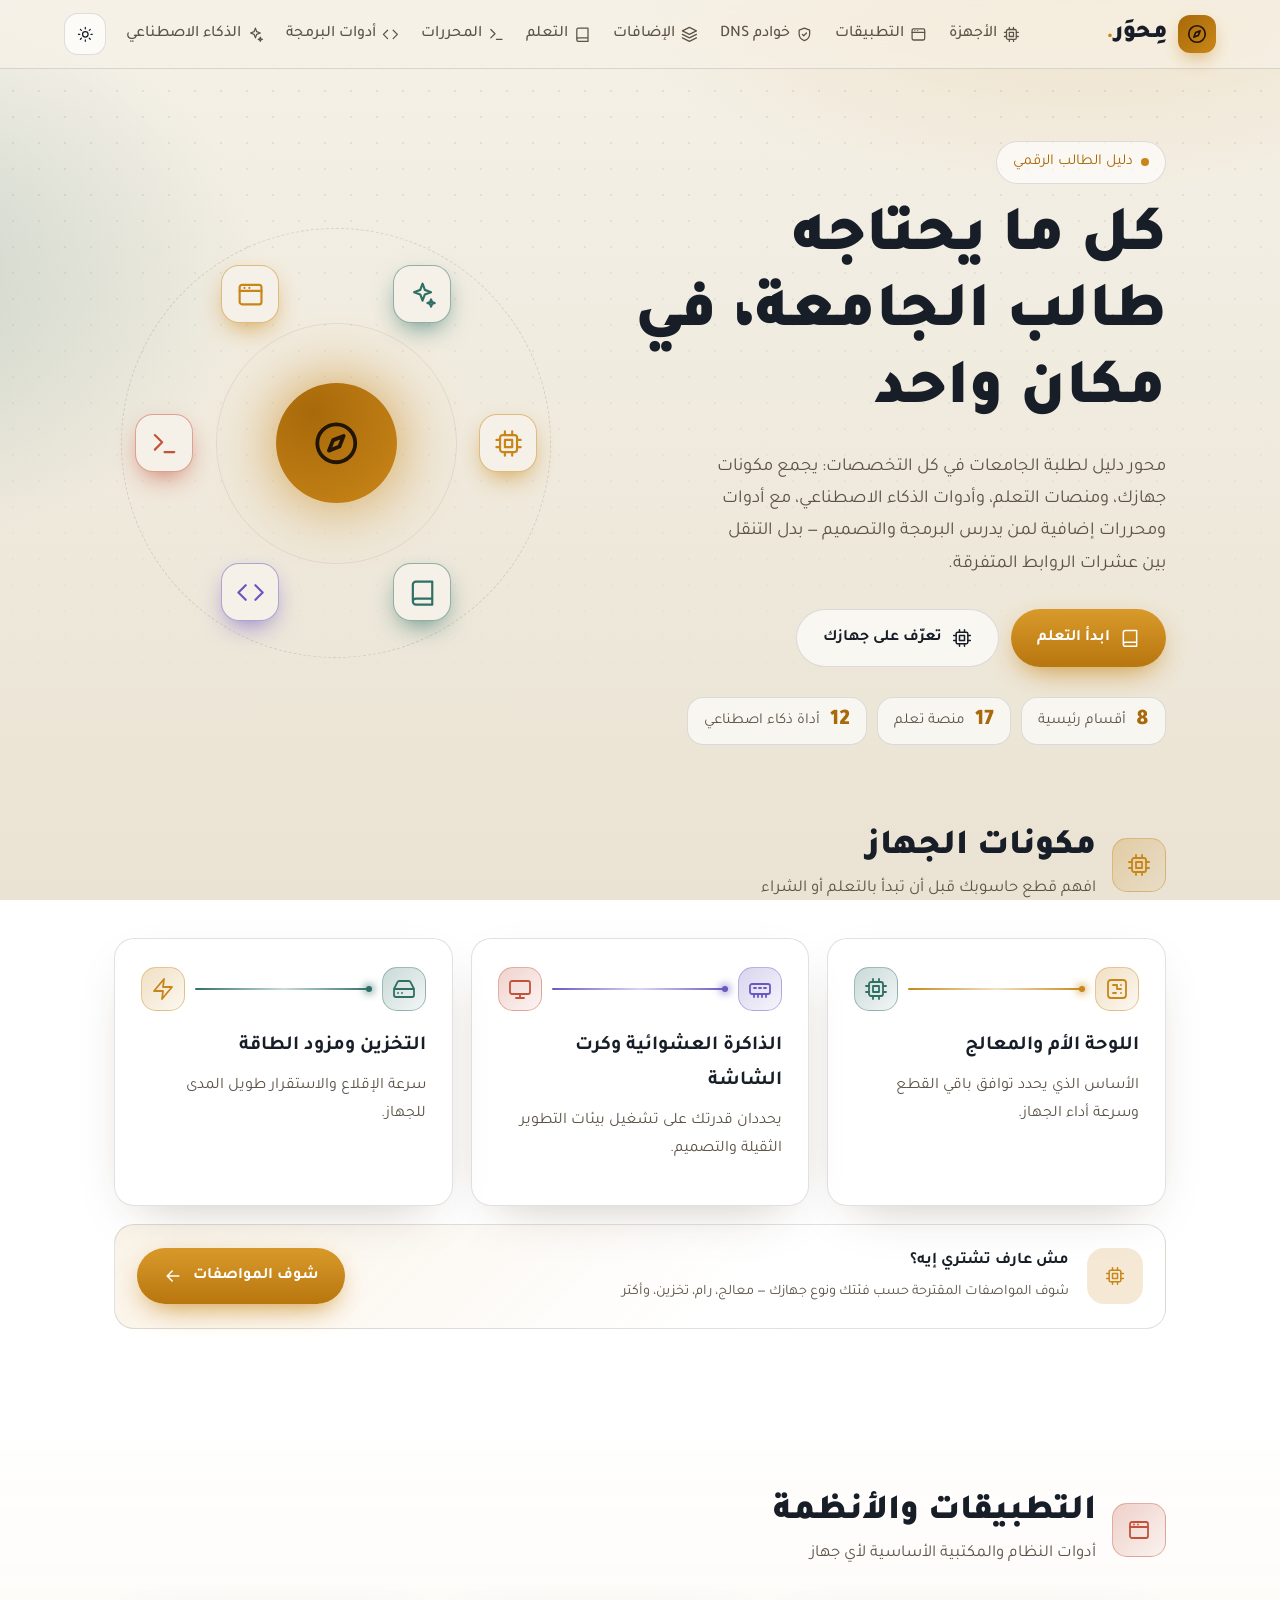
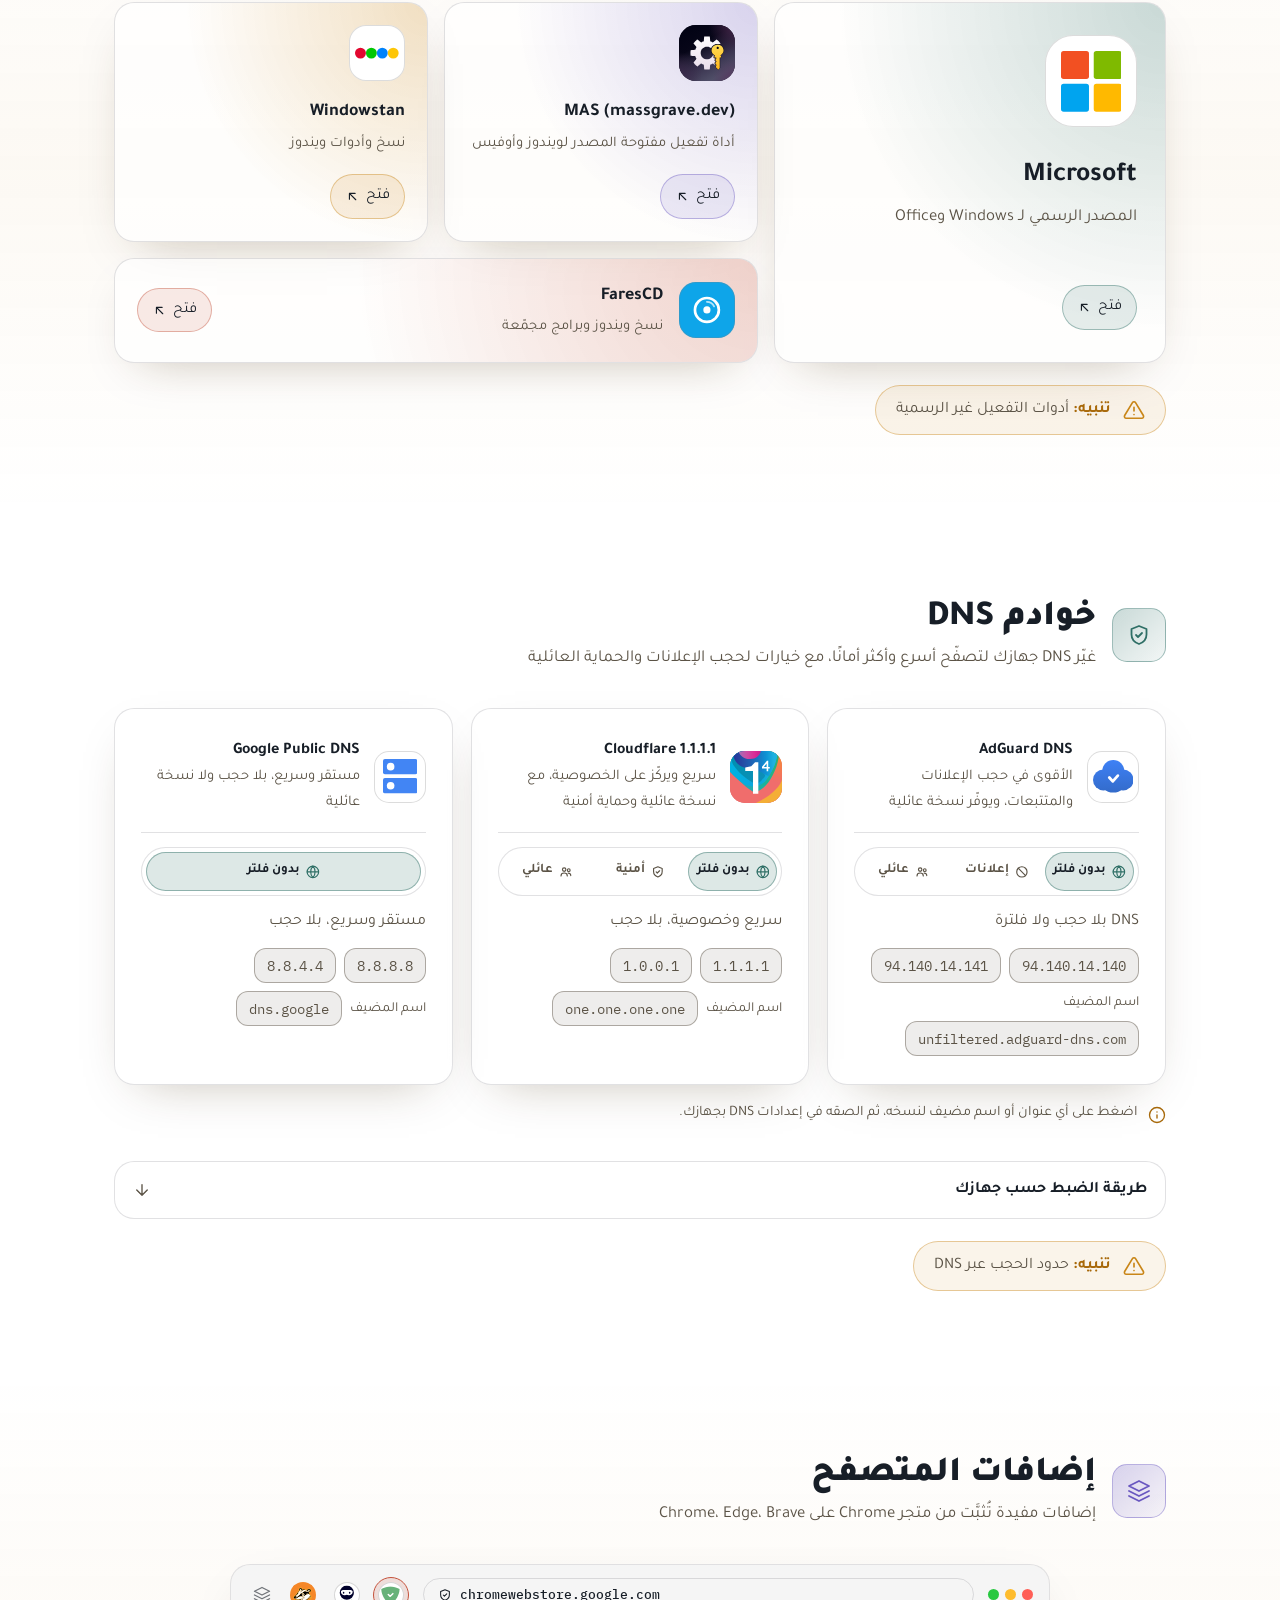
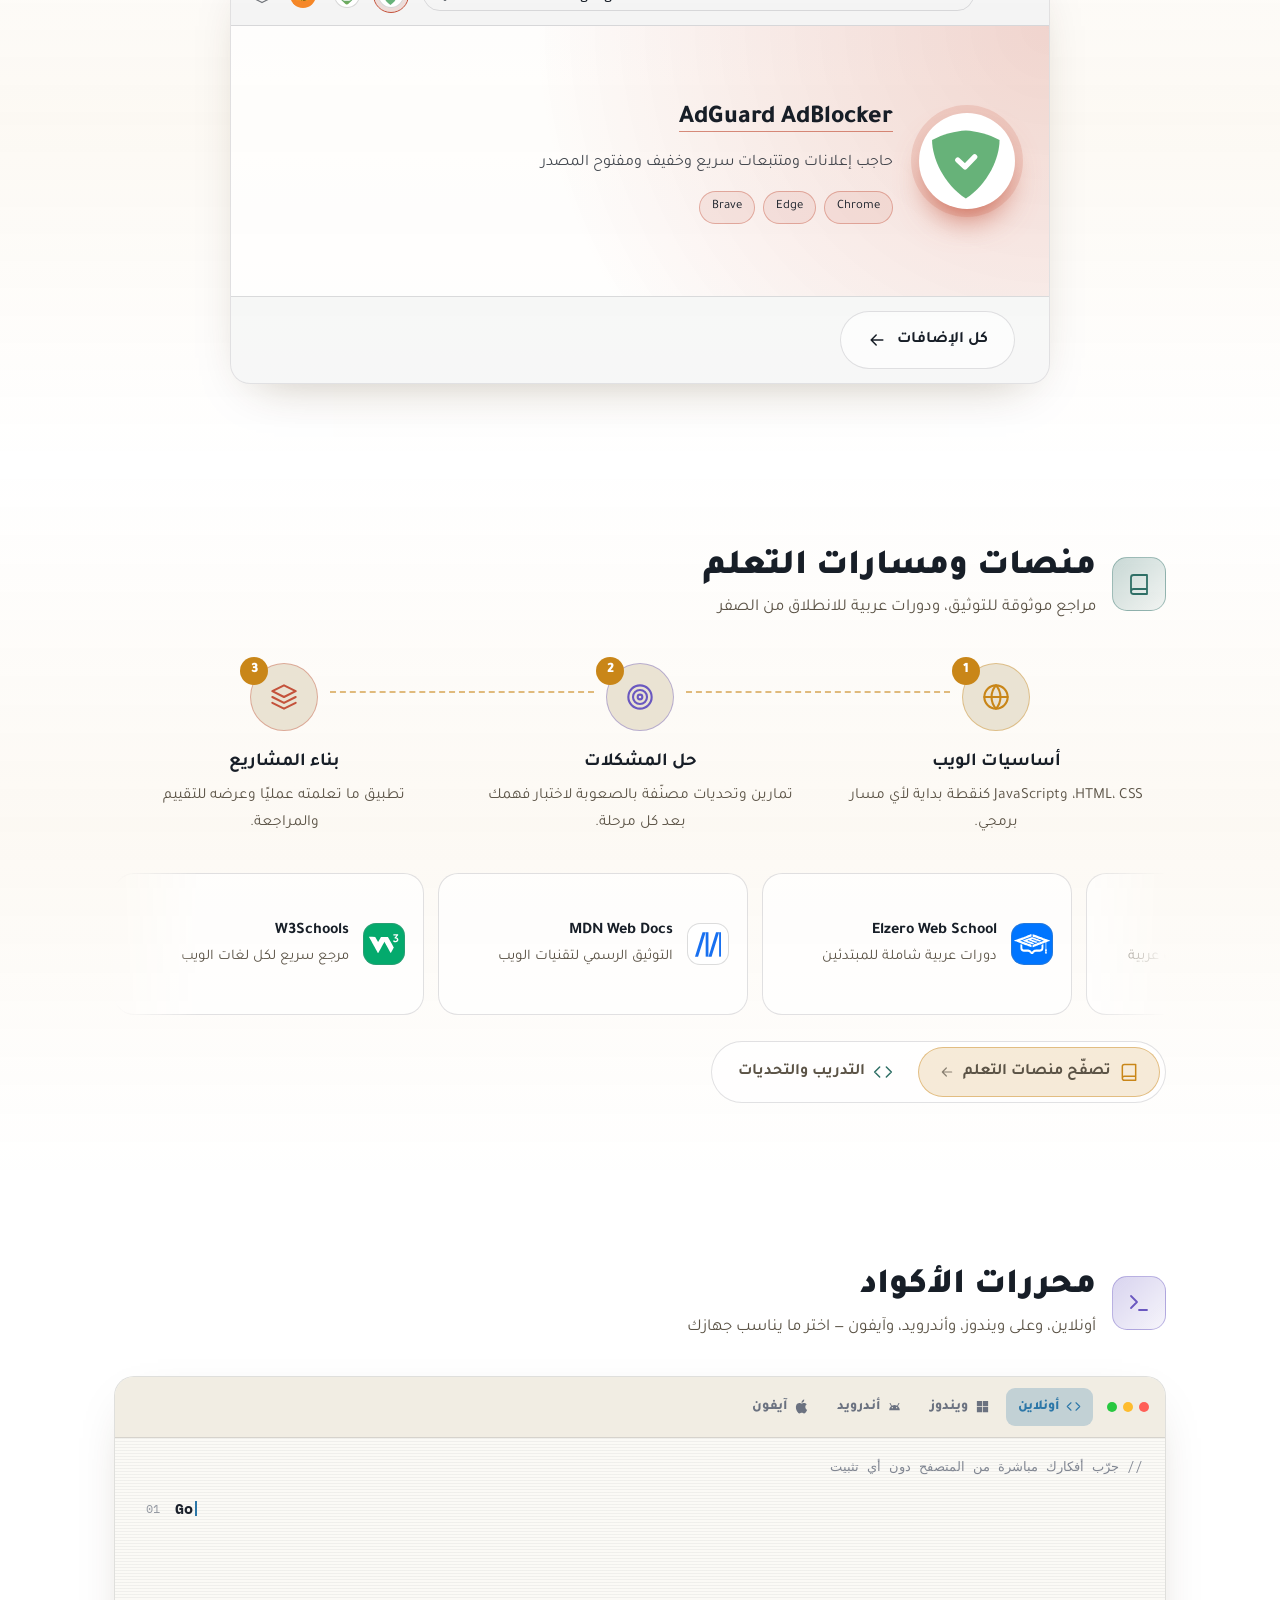
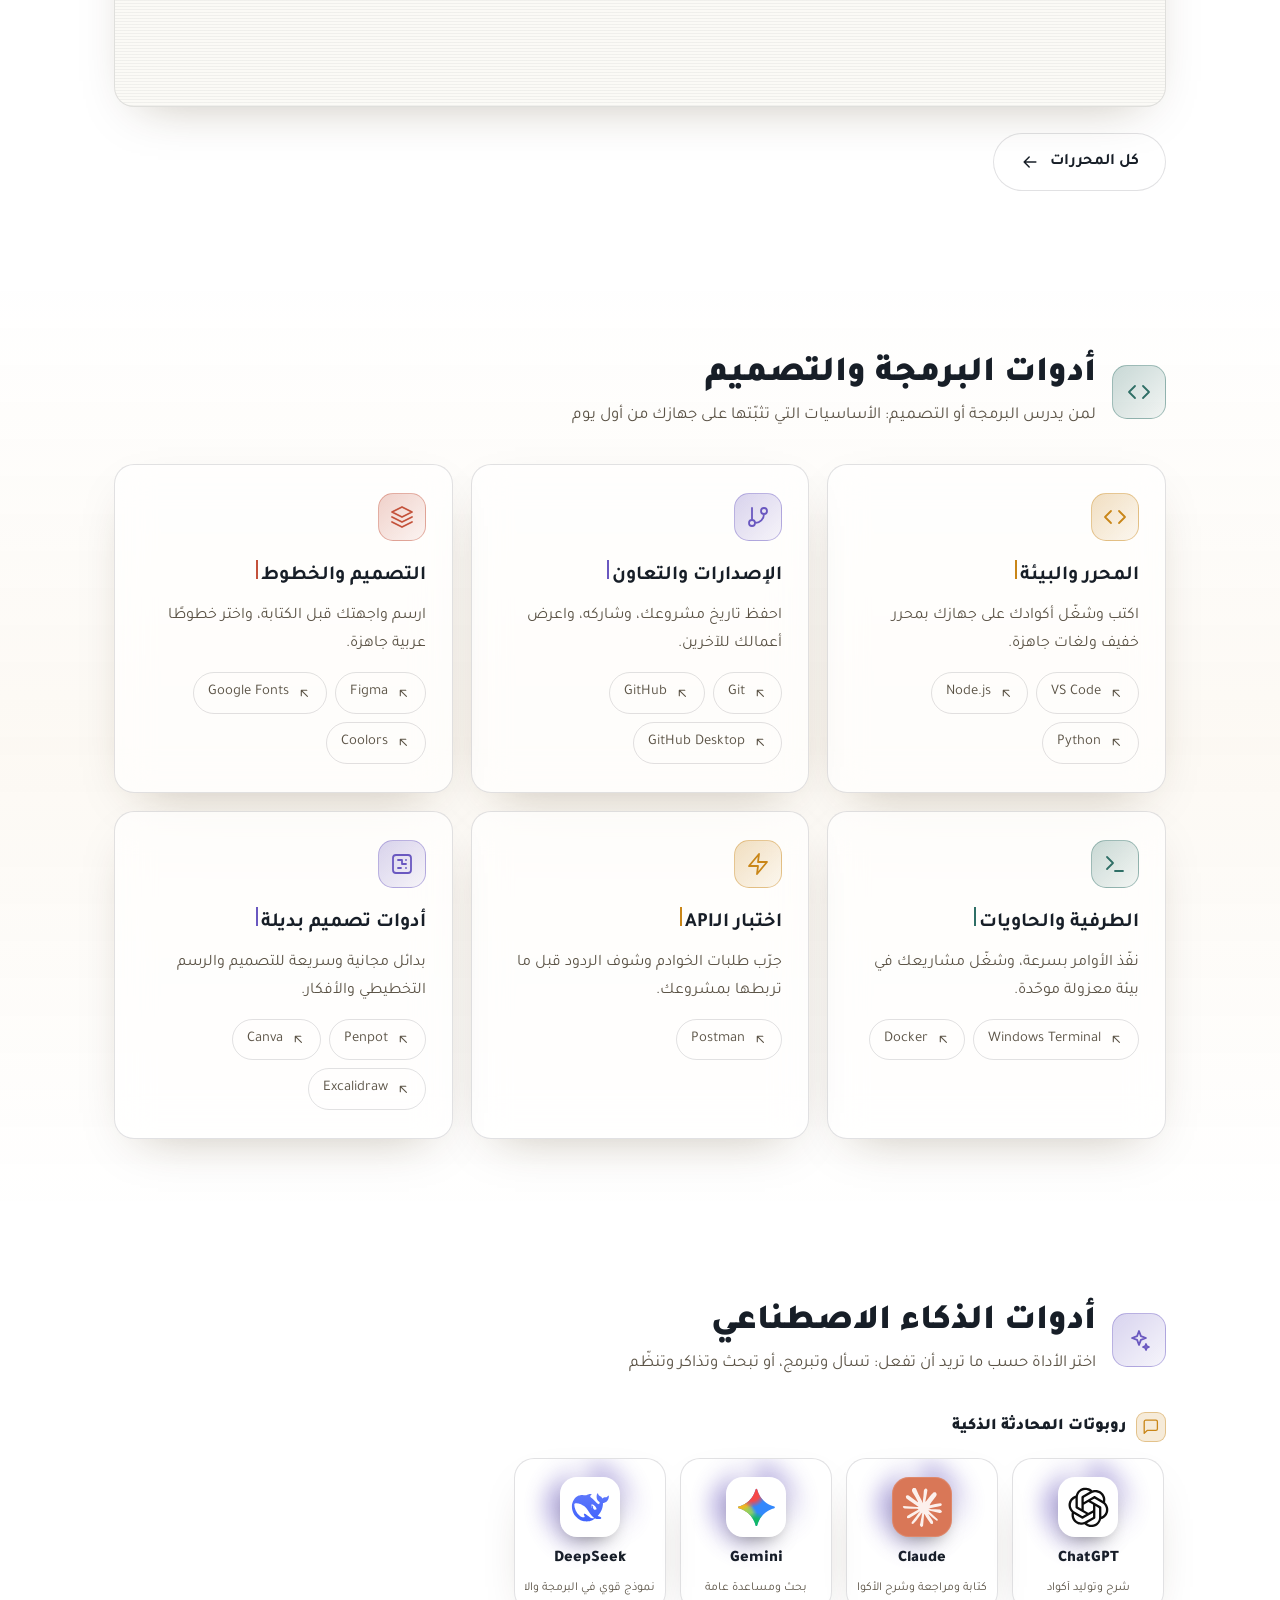
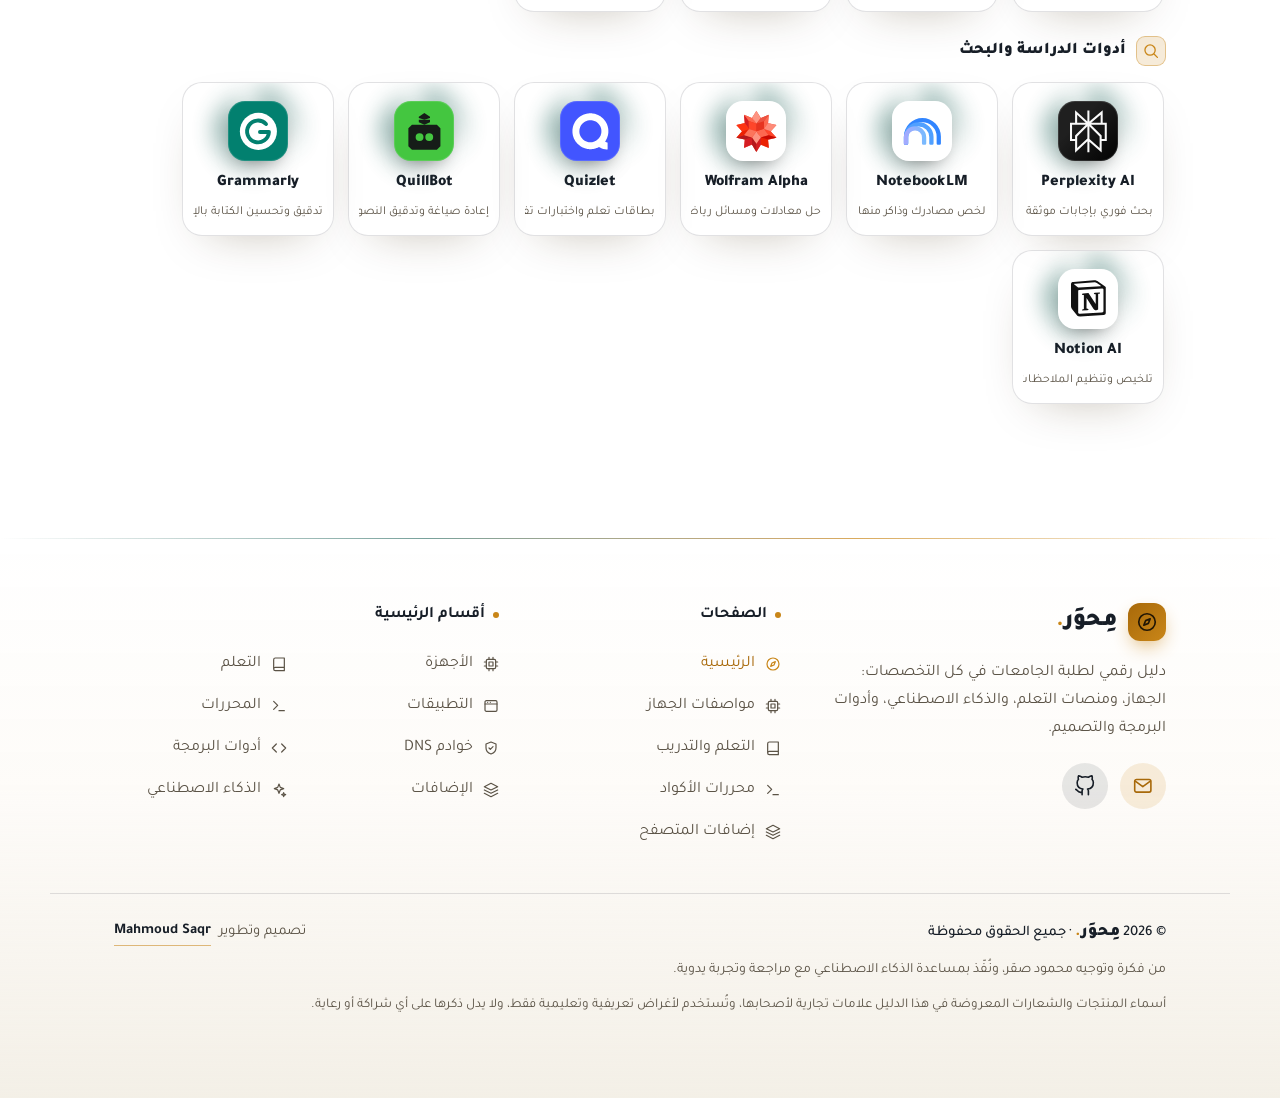
==== index.html @ bb1d4462 "Footer: replace WhatsApp/LinkedIn with GitHub icon; cursor on all tool headings" ====
<!DOCTYPE html>
<html lang="ar" dir="rtl">
<head>
<meta charset="UTF-8">
<meta name="viewport" content="width=device-width, initial-scale=1, viewport-fit=cover">
<meta name="theme-color" content="#0B0F16">
<meta name="description" content="دليل رقمي لطلبة الجامعات: مكونات الجهاز، ومنصات التعلم، وأدوات الذكاء الاصطناعي، ومحررات وأدوات للبرمجة والتصميم.">
<title>مِحوَر.&nbsp;&nbsp;دليل الطالب الرقمي</title>
<link rel="icon" href="assets/img/favicon.svg" type="image/svg+xml">
<link rel="manifest" href="manifest.webmanifest">
<link rel="apple-touch-icon" href="assets/img/apple-touch-icon.png">
<meta name="mobile-web-app-capable" content="yes">
<meta name="apple-mobile-web-app-capable" content="yes">
<meta name="apple-mobile-web-app-title" content="مِحوَر">
<meta name="apple-mobile-web-app-status-bar-style" content="black-translucent">
<script>
/* apply the saved theme before first paint (no flash when moving between pages) */
(function(){var r=document.documentElement,s=null;try{s=localStorage.getItem('mihwar-theme')}catch(e){}
var t=s||(matchMedia('(prefers-color-scheme: light)').matches?'light':'dark');r.dataset.theme=t;
var m=document.querySelector('meta[name=theme-color]');if(m)m.content=t==='light'?'#F5F1E8':'#0B0F16';})();
</script>
<script type="speculationrules">{"prefetch":[{"where":{"href_matches":"/*.html"},"eagerness":"moderate"}]}</script>
<link rel="preconnect" href="https://fonts.googleapis.com">
<link rel="preconnect" href="https://fonts.gstatic.com" crossorigin>
<link href="https://fonts.googleapis.com/css2?family=Tajawal:wght@400;500;700;900&family=IBM+Plex+Mono:wght@500&display=swap" rel="stylesheet">
<link rel="stylesheet" href="assets/css/base.css">
<link rel="stylesheet" href="assets/css/components.css">
<link rel="stylesheet" href="assets/css/home.css">
</head>
<body id="top" data-page="home">
<a class="skip" href="#main">تخطَّ إلى المحتوى</a>

<svg width="0" height="0" style="position:absolute" aria-hidden="true">
<defs>
<symbol id="compass" viewBox="0 0 24 24"><circle cx="12" cy="12" r="9"/><path d="m15.5 8.5-2 5-5 2 2-5z"/></symbol>
<symbol id="cpu" viewBox="0 0 24 24"><rect x="5" y="5" width="14" height="14" rx="2"/><rect x="9" y="9" width="6" height="6"/><path d="M9 2v3M15 2v3M9 19v3M15 19v3M2 9h3M2 15h3M19 9h3M19 15h3"/></symbol>
<symbol id="board" viewBox="0 0 24 24"><rect x="3" y="3" width="18" height="18" rx="3"/><path d="M8 8h4v4M12 12h4M8 16h3M16 8v.01M16 16v.01"/></symbol>
<symbol id="ram" viewBox="0 0 24 24"><rect x="2" y="7" width="20" height="10" rx="2"/><path d="M6 17v3M10 17v3M14 17v3M18 17v3M6 11h2M11 11h2M16 11h2"/></symbol>
<symbol id="monitor" viewBox="0 0 24 24"><rect x="2" y="4" width="20" height="13" rx="2"/><path d="M8 21h8M12 17v4"/></symbol>
<symbol id="drive" viewBox="0 0 24 24"><path d="M22 12H2M5.45 5.11 2 12v6a2 2 0 0 0 2 2h16a2 2 0 0 0 2-2v-6l-3.45-6.89A2 2 0 0 0 16.76 4H7.24a2 2 0 0 0-1.79 1.11zM6 16h.01M10 16h.01"/></symbol>
<symbol id="zap" viewBox="0 0 24 24"><path d="M13 2 3 14h9l-1 8 10-12h-9z"/></symbol>
<symbol id="gpu" viewBox="0 0 24 24"><rect x="2" y="7" width="20" height="10" rx="2"/><circle cx="8" cy="12" r="2.3"/><circle cx="15" cy="12" r="2.3"/><path d="M2 17v2M6 17v2M18 17v2M22 17v2"/></symbol>
<symbol id="battery" viewBox="0 0 24 24"><rect x="2" y="7" width="18" height="10" rx="2"/><path d="M22 10.5v3"/><path d="M6 12h8"/></symbol>
<symbol id="book" viewBox="0 0 24 24"><path d="M4 19.5A2.5 2.5 0 0 1 6.5 17H20V3H6.5A2.5 2.5 0 0 0 4 5.5zM4 19.5A2.5 2.5 0 0 0 6.5 22H20v-5"/></symbol>
<symbol id="code" viewBox="0 0 24 24"><path d="m16 18 6-6-6-6M8 6l-6 6 6 6"/></symbol>
<symbol id="globe" viewBox="0 0 24 24"><circle cx="12" cy="12" r="10"/><path d="M2 12h20M12 2a15 15 0 0 1 0 20 15 15 0 0 1 0-20"/></symbol>
<symbol id="search" viewBox="0 0 24 24"><circle cx="11" cy="11" r="7"/><path d="m21 21-4.3-4.3"/></symbol>
<symbol id="chat" viewBox="0 0 24 24"><path d="M21 15a2 2 0 0 1-2 2H7l-4 4V5a2 2 0 0 1 2-2h14a2 2 0 0 1 2 2z"/></symbol>
<symbol id="trophy" viewBox="0 0 24 24"><path d="M8 21h8M12 17v4M7 4h10v5a5 5 0 0 1-10 0zM17 5h3v2a3 3 0 0 1-3 3M7 5H4v2a3 3 0 0 0 3 3"/></symbol>
<symbol id="branch" viewBox="0 0 24 24"><path d="M6 3v12M18 9a3 3 0 1 0 0-6 3 3 0 0 0 0 6zM6 21a3 3 0 1 0 0-6 3 3 0 0 0 0 6zM18 9a9 9 0 0 1-9 9"/></symbol>
<symbol id="target" viewBox="0 0 24 24"><circle cx="12" cy="12" r="10"/><circle cx="12" cy="12" r="6"/><circle cx="12" cy="12" r="2"/></symbol>
<symbol id="layers" viewBox="0 0 24 24"><path d="m12 2 10 5-10 5L2 7zM2 12l10 5 10-5M2 17l10 5 10-5"/></symbol>
<symbol id="terminal" viewBox="0 0 24 24"><path d="m4 17 6-6-6-6M12 19h8"/></symbol>
<symbol id="window" viewBox="0 0 24 24"><rect x="3" y="4" width="18" height="16" rx="2"/><path d="M3 9h18M7 6.5h.01M11 6.5h.01"/></symbol>
<symbol id="bot" viewBox="0 0 24 24"><rect x="4" y="8" width="16" height="12" rx="3"/><path d="M12 8V4M9 13v2M15 13v2"/></symbol>
<symbol id="sparkles" viewBox="0 0 24 24"><path d="m12 3 1.9 5.1L19 10l-5.1 1.9L12 17l-1.9-5.1L5 10l5.1-1.9zM19 16l.8 2.2L22 19l-2.2.8L19 22l-.8-2.2L16 19l2.2-.8z"/></symbol>
<symbol id="out" viewBox="0 0 24 24"><path d="M17 17 7 7M16 7H7v9"/></symbol>
<symbol id="alert" viewBox="0 0 24 24"><path d="M10.3 3.9 1.8 18a2 2 0 0 0 1.7 3h17a2 2 0 0 0 1.7-3L13.7 3.9a2 2 0 0 0-3.4 0zM12 9v4M12 17h.01"/></symbol>
<symbol id="info" viewBox="0 0 24 24"><circle cx="12" cy="12" r="10"/><path d="M12 16v-4M12 8h.01"/></symbol>
<symbol id="shield" viewBox="0 0 24 24"><path d="M12 3 4.5 6v5.5c0 4.5 3.2 8 7.5 9.5 4.3-1.5 7.5-5 7.5-9.5V6zM9 12l2 2 4-4"/></symbol>
<symbol id="menu" viewBox="0 0 24 24"><path d="M4 6h16M4 12h16M4 18h16"/></symbol>
<symbol id="x" viewBox="0 0 24 24"><path d="M18 6 6 18M6 6l12 12"/></symbol>
<symbol id="sun" viewBox="0 0 24 24"><circle cx="12" cy="12" r="4"/><path d="M12 2v2M12 20v2M4.9 4.9l1.4 1.4M17.7 17.7l1.4 1.4M2 12h2M20 12h2M4.9 19.1l1.4-1.4M17.7 6.3l1.4-1.4"/></symbol>
<symbol id="moon" viewBox="0 0 24 24"><path d="M21 12.8A9 9 0 1 1 11.2 3a7 7 0 0 0 9.8 9.8z"/></symbol>
<symbol id="up" viewBox="0 0 24 24"><path d="M12 19V5M5 12l7-7 7 7"/></symbol>
<symbol id="arrow-l" viewBox="0 0 24 24"><path d="M19 12H5M11 6l-6 6 6 6"/></symbol>
<symbol id="arrow-r" viewBox="0 0 24 24"><path d="M5 12h14M13 6l6 6-6 6"/></symbol>
<symbol id="github" viewBox="0 0 24 24"><path d="M9 19c-5 1.5-5-2.5-7-3m14 6v-3.87a3.37 3.37 0 0 0-.94-2.61c3.14-.35 6.44-1.54 6.44-7A5.44 5.44 0 0 0 20 4.77 5.07 5.07 0 0 0 19.91 1S18.73.65 16 2.48a13.38 13.38 0 0 0-7 0C6.27.65 5.09 1 5.09 1A5.07 5.07 0 0 0 5 4.77a5.44 5.44 0 0 0-1.5 3.78c0 5.42 3.3 6.61 6.44 7A3.37 3.37 0 0 0 9 18.13V22"/></symbol>
<symbol id="mail" viewBox="0 0 24 24"><rect x="3" y="5" width="18" height="14" rx="2"/><path d="m4 7 8 6 8-6"/></symbol>
<symbol id="ban" viewBox="0 0 24 24"><circle cx="12" cy="12" r="9"/><path d="M5.6 5.6l12.8 12.8"/></symbol>
<symbol id="family" viewBox="0 0 24 24"><circle cx="9" cy="8" r="3"/><path d="M3.5 19c0-3 2.5-5 5.5-5s5.5 2 5.5 5"/><circle cx="17" cy="9" r="2.4"/><path d="M16 14.2c2.6-.2 4.5 1.6 4.5 4.3"/></symbol>
<symbol id="settings" viewBox="0 0 24 24"><circle cx="12" cy="12" r="3"/><path d="M19.4 15a1.65 1.65 0 0 0 .33 1.82l.06.06a2 2 0 1 1-2.83 2.83l-.06-.06a1.65 1.65 0 0 0-1.82-.33 1.65 1.65 0 0 0-1 1.51V21a2 2 0 0 1-4 0v-.09A1.65 1.65 0 0 0 9 19.4a1.65 1.65 0 0 0-1.82.33l-.06.06a2 2 0 1 1-2.83-2.83l.06-.06a1.65 1.65 0 0 0 .33-1.82A1.65 1.65 0 0 0 3 13.09H3a2 2 0 0 1 0-4h.09A1.65 1.65 0 0 0 4.6 9a1.65 1.65 0 0 0-.33-1.82l-.06-.06a2 2 0 1 1 2.83-2.83l.06.06a1.65 1.65 0 0 0 1.82.33H9a1.65 1.65 0 0 0 1-1.51V3a2 2 0 0 1 4 0v.09a1.65 1.65 0 0 0 1 1.51 1.65 1.65 0 0 0 1.82-.33l.06-.06a2 2 0 1 1 2.83 2.83l-.06.06a1.65 1.65 0 0 0-.33 1.82V9a1.65 1.65 0 0 0 1.51 1H21a2 2 0 0 1 0 4h-.09a1.65 1.65 0 0 0-1.51 1z"/></symbol>
<symbol id="router" viewBox="0 1 24 24"><path fill="currentColor" stroke="none" fill-rule="evenodd" d="M4.5 12.5h15A2.5 2.5 0 0 1 22 15v3a2.5 2.5 0 0 1-2.5 2.5h-15A2.5 2.5 0 0 1 2 18v-3a2.5 2.5 0 0 1 2.5-2.5zM5.5 15.6a1 1 0 1 0 0 2 1 1 0 0 0 0-2zM9.1 15.6a1 1 0 1 0 0 2 1 1 0 0 0 0-2z"/><path fill="none" stroke="currentColor" stroke-width="1.8" stroke-linecap="round" d="M6.5 12.5 4.6 5.5M17.5 12.5l1.9-7"/></symbol>
<symbol id="phone" viewBox="0 0 24 24"><rect x="7" y="3" width="10" height="18" rx="2.5"/><path d="M11 18h2"/></symbol>
<symbol id="os-android" viewBox="0 -1 24 24"><path fill="currentColor" stroke="none" fill-rule="evenodd" d="M3.5 17a8.5 8.5 0 0 1 17 0zM7.5 12.8a1.1 1.1 0 1 0 2.2 0 1.1 1.1 0 1 0-2.2 0zM14.3 12.8a1.1 1.1 0 1 0 2.2 0 1.1 1.1 0 1 0-2.2 0z"/><path fill="none" stroke="currentColor" stroke-width="1.6" stroke-linecap="round" d="M7.4 10.6 5 6M16.6 10.6 19 6"/></symbol>
<symbol id="os-windows" viewBox="0 0 24 24"><path fill="currentColor" stroke="none" d="M3 3h8.4v8.4H3zM12.6 3H21v8.4h-8.4zM3 12.6h8.4V21H3zM12.6 12.6H21V21h-8.4z"/></symbol>
<symbol id="fan" viewBox="0 0 24 24"><path d="M12 12c0-3 2-7 5-7 2 0 3 2 3 4 0 3-3 5-6 5"/><path d="M12 12c-3 0-7-2-7-5 0-2 2-3 4-3 3 0 5 3 5 6"/><path d="M12 12c0 3-2 7-5 7-2 0-3-2-3-4 0-3 3-5 6-5"/><path d="M12 12c3 0 7 2 7 5 0 2-2 3-4 3-3 0-5-3-5-6"/><circle cx="12" cy="12" r="1.6"/></symbol>
<symbol id="ports" viewBox="0 0 24 24"><path d="M9 2v6M15 2v6"/><path d="M6 8h12v4a6 6 0 0 1-12 0z"/><path d="M12 18v4"/></symbol>
<symbol id="briefcase" viewBox="0 0 24 24"><rect x="2" y="7" width="20" height="13" rx="2"/><path d="M8 7V5a2 2 0 0 1 2-2h4a2 2 0 0 1 2 2v2"/><path d="M2 13h20"/></symbol>
<symbol id="apple" viewBox="-1 -1 26 26"><path fill="currentColor" stroke="none" d="M12.152 6.896c-.948 0-2.415-1.078-3.96-1.04-2.04.027-3.91 1.183-4.961 3.014-2.117 3.675-.546 9.103 1.519 12.09 1.013 1.454 2.208 3.09 3.792 3.039 1.52-.065 2.09-.987 3.935-.987 1.831 0 2.35.987 3.96.948 1.637-.026 2.676-1.48 3.676-2.948 1.156-1.688 1.636-3.325 1.662-3.415-.039-.013-3.182-1.221-3.22-4.857-.026-3.04 2.48-4.494 2.597-4.559-1.429-2.09-3.623-2.324-4.39-2.376-2-.156-3.675 1.09-4.61 1.09zM15.53 3.83c.843-1.012 1.4-2.427 1.245-3.83-1.207.052-2.662.805-3.532 1.818-.78.896-1.454 2.338-1.273 3.714 1.338.104 2.715-.688 3.559-1.701"/></symbol>
</defs>
</svg>

<header>
  <div class="bar">
    <a class="logo" href="#top" aria-label="محور"><span class="mark"><svg class="i"><use href="#compass"/></svg></span><span>مِحوَر<b>.</b></span></a>
    <nav class="links" aria-label="التنقل الرئيسي">
      <a href="#hardware" data-sec="hardware"><svg class="i"><use href="#cpu"/></svg>الأجهزة</a>
      <a href="#apps" data-sec="apps"><svg class="i"><use href="#window"/></svg>التطبيقات</a>
      <a href="#dns" data-sec="dns"><svg class="i"><use href="#shield"/></svg>خوادم DNS</a>
      <a href="#extensions" data-sec="extensions"><svg class="i"><use href="#layers"/></svg>الإضافات</a>
      <a href="#platforms" data-sec="platforms"><svg class="i"><use href="#book"/></svg>التعلم</a>
      <a href="#editors" data-sec="editors"><svg class="i"><use href="#terminal"/></svg>المحررات</a>
      <a href="#tools" data-sec="tools"><svg class="i"><use href="#code"/></svg>أدوات البرمجة</a>
      <a href="#ai" data-sec="ai"><svg class="i"><use href="#sparkles"/></svg>الذكاء الاصطناعي</a>
    </nav>
    <button class="ib" id="themeBtn" aria-label="تبديل الوضع الفاتح والداكن"><svg class="i moon"><use href="#moon"/></svg><svg class="i sun"><use href="#sun"/></svg></button>
    <button class="ib" id="menuBtn" aria-label="القائمة" aria-expanded="false"><svg class="i"><use href="#menu"/></svg></button>
  </div>
</header>

<div class="drawer" id="drawer">
      <p class="dhead">الصفحات</p>
      <a href="index.html" aria-current="page"><svg class="i"><use href="#compass"/></svg>الرئيسية</a>
      <a href="specs.html"><svg class="i"><use href="#cpu"/></svg>مواصفات الجهاز</a>
      <a href="learn.html"><svg class="i"><use href="#book"/></svg>التعلم والتدريب</a>
      <a href="editors.html"><svg class="i"><use href="#terminal"/></svg>محررات الأكواد</a>
      <a href="extensions.html"><svg class="i"><use href="#layers"/></svg>إضافات المتصفح</a>
      <p class="dhead">أقسام الصفحة الرئيسية</p>
      <a href="#hardware"><svg class="i"><use href="#cpu"/></svg>الأجهزة</a>
      <a href="#apps"><svg class="i"><use href="#window"/></svg>التطبيقات</a>
      <a href="#dns"><svg class="i"><use href="#shield"/></svg>خوادم DNS</a>
      <a href="#extensions"><svg class="i"><use href="#layers"/></svg>الإضافات</a>
      <a href="#platforms"><svg class="i"><use href="#book"/></svg>التعلم</a>
      <a href="#editors"><svg class="i"><use href="#terminal"/></svg>المحررات</a>
      <a href="#tools"><svg class="i"><use href="#code"/></svg>أدوات البرمجة</a>
      <a href="#ai"><svg class="i"><use href="#sparkles"/></svg>الذكاء الاصطناعي</a>
</div>

<button class="totop" id="topBtn" aria-label="العودة لأعلى الصفحة"><svg class="i"><use href="#up"/></svg></button>

<main id="main">
<section class="wrap hero">
  <div>
    <p class="kicker"><i></i>دليل الطالب الرقمي</p>
    <h1>كل ما يحتاجه طالب الجامعة، في مكان واحد</h1>
    <p class="lead">محور دليل لطلبة الجامعات في كل التخصصات: يجمع مكونات جهازك، ومنصات التعلم، وأدوات الذكاء الاصطناعي، مع أدوات ومحررات إضافية لمن يدرس البرمجة والتصميم — بدل التنقل بين عشرات الروابط المتفرقة.</p>
    <div class="cta">
      <a class="btn solid" href="learn.html"><svg class="i"><use href="#book"/></svg>ابدأ التعلم</a>
      <a class="btn ghost" href="#hardware"><svg class="i"><use href="#cpu"/></svg>تعرّف على جهازك</a>
    </div>
    <div class="stats">
      <div class="stat"><b>8</b>أقسام رئيسية</div>
      <div class="stat"><b>17</b>منصة تعلم</div>
      <div class="stat"><b>12</b>أداة ذكاء اصطناعي</div>
    </div>
  </div>
  <div class="orbit-wrap" aria-hidden="true">
    <div class="orbit">
      <div class="ring a"></div><div class="ring b"></div>
      <div class="spin">
        <div class="node" style="--a:0deg;--c:var(--gold)"><span><svg class="i"><use href="#cpu"/></svg></span></div>
        <div class="node" style="--a:60deg;--c:var(--teal)"><span><svg class="i"><use href="#book"/></svg></span></div>
        <div class="node" style="--a:120deg;--c:var(--violet)"><span><svg class="i"><use href="#code"/></svg></span></div>
        <div class="node" style="--a:180deg;--c:var(--coral)"><span><svg class="i"><use href="#terminal"/></svg></span></div>
        <div class="node" style="--a:240deg;--c:var(--gold)"><span><svg class="i"><use href="#window"/></svg></span></div>
        <div class="node" style="--a:300deg;--c:var(--teal)"><span><svg class="i"><use href="#sparkles"/></svg></span></div>
      </div>
      <div class="core"><svg class="i"><use href="#compass"/></svg></div>
    </div>
  </div>
</section>

<section id="hardware">
  <div class="wrap">
    <div class="sec-head"><span class="ico"><svg class="i"><use href="#cpu"/></svg></span><div><h2>مكونات الجهاز</h2><p>افهم قطع حاسوبك قبل أن تبدأ بالتعلم أو الشراء</p></div></div>
    <div class="grid parts">
      <div class="card" style="--c:var(--gold)">
        <div class="pair"><span class="ico"><svg class="i"><use href="#board"/></svg></span><span class="trace"><i></i></span><span class="ico" style="--c:var(--teal)"><svg class="i"><use href="#cpu"/></svg></span></div>
        <h3>اللوحة الأم والمعالج</h3><p>الأساس الذي يحدد توافق باقي القطع وسرعة أداء الجهاز.</p>
      </div>
      <div class="card" style="--c:var(--violet)">
        <div class="pair"><span class="ico" style="--c:var(--violet)"><svg class="i"><use href="#ram"/></svg></span><span class="trace"><i></i></span><span class="ico" style="--c:var(--coral)"><svg class="i"><use href="#monitor"/></svg></span></div>
        <h3>الذاكرة العشوائية وكرت الشاشة</h3><p>يحددان قدرتك على تشغيل بيئات التطوير الثقيلة والتصميم.</p>
      </div>
      <div class="card" style="--c:var(--teal)">
        <div class="pair"><span class="ico" style="--c:var(--teal)"><svg class="i"><use href="#drive"/></svg></span><span class="trace"><i></i></span><span class="ico"><svg class="i"><use href="#zap"/></svg></span></div>
        <h3>التخزين ومزود الطاقة</h3><p>سرعة الإقلاع والاستقرار طويل المدى للجهاز.</p>
      </div>
    </div>
    <div class="banner">
      <span class="ic"><svg class="i"><use href="#cpu"/></svg></span>
      <div class="txt"><b>مش عارف تشتري إيه؟</b><span>شوف المواصفات المقترحة حسب فئتك ونوع جهازك — معالج، رام، تخزين، وأكتر</span></div>
      <a class="btn solid" href="specs.html">شوف المواصفات<svg class="i"><use href="#arrow-l"/></svg></a>
    </div>
  </div>
</section>

<section id="apps" class="band">
  <div class="wrap">
    <div class="sec-head"><span class="ico" style="--c:var(--coral)"><svg class="i"><use href="#window"/></svg></span><div><h2>التطبيقات والأنظمة</h2><p>أدوات النظام والمكتبية الأساسية لأي جهاز</p></div></div>
    <div class="bento">
      <div class="row tc" style="--c:var(--teal)"><span class="av lg" style="background:#fff"><svg viewBox="0 0 23 23" aria-hidden="true" style="width:66%;height:66%"><rect width="10.6" height="10.6" rx="1" fill="#F25022"/><rect x="12.4" width="10.6" height="10.6" rx="1" fill="#7FBA00"/><rect y="12.4" width="10.6" height="10.6" rx="1" fill="#00A4EF"/><rect x="12.4" y="12.4" width="10.6" height="10.6" rx="1" fill="#FFB900"/></svg></span><div class="txt"><div class="name">Microsoft</div><div class="tag">المصدر الرسمي لـ Windows وOffice</div></div><a class="go" href="https://www.microsoft.com/en-us/" target="_blank" rel="noopener">فتح<svg class="i"><use href="#out"/></svg></a></div>
      <div class="row tc" style="--c:var(--violet)"><span class="av lg" style="background:#000113"><svg viewBox="0 0 810 810" style="width:100%;height:100%" aria-hidden="true"><defs><linearGradient id="mas-masbg" x1="0" y1="0" x2=".55" y2="1"><stop offset="0" stop-color="#000113"/><stop offset=".42" stop-color="#070618"/><stop offset=".75" stop-color="#3A3450"/><stop offset="1" stop-color="#504F68"/></linearGradient><radialGradient id="mas-masp" cx="810" cy="0" r="380" gradientUnits="userSpaceOnUse"><stop offset="0" stop-color="#47274B"/><stop offset="1" stop-color="#47274B" stop-opacity="0"/></radialGradient><radialGradient id="mas-masq" cx="810" cy="810" r="330" gradientUnits="userSpaceOnUse"><stop offset="0" stop-color="#57355F"/><stop offset="1" stop-color="#57355F" stop-opacity="0"/></radialGradient><radialGradient id="mas-masl" cx="0" cy="720" r="330" gradientUnits="userSpaceOnUse"><stop offset="0" stop-color="#3A2A4A"/><stop offset="1" stop-color="#3A2A4A" stop-opacity="0"/></radialGradient><linearGradient id="mas-masg" x1="0" y1="160" x2="0" y2="650" gradientUnits="userSpaceOnUse"><stop offset="0" stop-color="#FFFDFF"/><stop offset="1" stop-color="#E9DDEA"/></linearGradient><linearGradient id="mas-mask" x1="0" y1="285" x2="0" y2="645" gradientUnits="userSpaceOnUse"><stop offset="0" stop-color="#FFDB52"/><stop offset="1" stop-color="#FFB61C"/></linearGradient></defs><rect width="810" height="810" fill="url(#mas-masbg)"/><rect width="810" height="810" fill="url(#mas-masp)"/><rect width="810" height="810" fill="url(#mas-masq)"/><rect width="810" height="810" fill="url(#mas-masl)"/><path fill="url(#mas-masg)" fill-rule="evenodd" d="M393.3 644.6C393.1 644.4 390.1 644.1 386.6 643.9C383.1 643.7 378.4 643.3 376.2 643C374.1 642.8 370.8 642.3 369 642.1C364.9 641.6 364.4 640.8 363.9 633.4C363.5 627.9 362.9 621.3 362 612C361.7 609.1 361.3 604.4 361 601.5C360.7 598.6 360.3 593.9 360 591C359.7 588.1 359.3 583.3 359.1 580.3C358.7 574.5 357.3 572 354.4 572C353.3 572 348 570.2 342.5 568C341 567.4 338.9 566.6 337.9 566.2C336.8 565.8 332.3 563.7 327.9 561.4L319.8 557.4L318.2 558.2C317.3 558.7 315.8 559.8 314.9 560.7C314 561.5 312.2 563 311 564C309.8 564.9 308.6 565.8 308.5 566C308.4 566.2 307.2 567.1 306 568C304.8 568.9 303.4 570.1 303 570.5C302.6 570.9 301.2 572.1 300 573C298.8 573.9 297.4 575.1 297 575.5C296.6 575.9 295.2 577.1 294 578C292.8 578.9 291.4 580.1 291 580.5C290.6 580.9 289.2 582.1 288 583C286.8 583.9 285.6 584.8 285.5 585C285.4 585.2 284.2 586.1 283 587C281.8 587.9 280.4 589.1 280 589.5C279.6 589.9 278.2 591.1 277 592C275.8 593 274.1 594.4 273.3 595.1C270.5 597.5 266.8 600.5 266.4 600.5C266.1 600.5 258 594.6 257.5 594C257.4 593.9 256.2 592.9 255 592C253.8 591.1 252.6 590.2 252.5 590C252.4 589.8 251.2 588.9 250 588C248.8 587 246.3 584.8 244.5 583C242.7 581.2 240.2 579 239 578C236.2 575.8 235.2 574.8 233 572C232 570.8 229.8 568.3 228 566.5C226.2 564.7 224 562.2 223 561C222.1 559.8 220.9 558.4 220.5 558C218.4 556.1 210.5 544.8 210.5 543.8C210.5 542.8 211.8 540.5 213 539.5C213.1 539.4 214.1 538.2 215 537C215.9 535.8 217.1 534.4 217.5 534C217.9 533.6 219.1 532.2 220 531C220.9 529.8 222.1 528.4 222.5 528C222.9 527.6 224.1 526.2 225 525C225.9 523.8 227.1 522.4 227.5 522C227.9 521.6 229.1 520.2 230 519C230.9 517.8 231.8 516.6 232 516.5C232.2 516.4 233.1 515.2 234 514C234.9 512.8 236.1 511.4 236.5 511C236.9 510.6 238.1 509.2 239 508C239.9 506.8 241.1 505.4 241.5 505C241.9 504.6 243.1 503.2 244 502C244.9 500.8 245.8 499.6 246 499.5C246.2 499.4 247.1 498.2 248 497C249 495.8 250.4 494.1 251.1 493.2C253 491.2 253 491 248.5 482C246.3 477.6 244.2 473.2 243.8 472.1C243.4 471.1 242.6 469 242 467.5C239.8 462.1 238 456.7 238 455.7C238 455.1 237.6 454.1 237 453.4C235.8 451.9 235.2 451.8 215.2 450C206.9 449.2 199.8 448.6 194 448C186.1 447.2 178.2 446.5 173.9 446.2C168.3 445.8 168.3 445.9 167 433.2C164.9 414.3 164.9 395.2 167 376.8C167.3 374.3 167.6 371 167.8 369.4C168.2 365.1 169.3 364.3 175.7 363.9C178.5 363.7 183.1 363.3 186 363C188.9 362.7 193.7 362.3 196.6 362C199.6 361.7 204.4 361.3 207.4 361C210.3 360.7 215.1 360.3 218 360C220.9 359.7 225.6 359.3 228.5 359.1C235.5 358.6 238 357.3 238 354.3C238 353.7 238.5 352 239.1 350.5C239.6 349 240.8 345.9 241.6 343.8C242.4 341.6 243.4 338.9 243.8 337.9C244.2 336.8 246.3 332.3 248.6 327.9L252.6 319.8L251.8 318.2C251.3 317.3 250.2 315.8 249.3 314.9C248.5 314 247 312.2 246 311C245.1 309.8 243.9 308.4 243.5 308C243.1 307.6 241.9 306.2 241 305C240.1 303.8 239.2 302.6 239 302.5C238.8 302.4 237.9 301.2 237 300C236.1 298.8 234.9 297.4 234.5 297C234.1 296.6 232.9 295.2 232 294C231.1 292.8 229.9 291.4 229.5 291C229.1 290.6 227.9 289.2 227 288C226.1 286.8 224.9 285.4 224.5 285C224.1 284.6 222.9 283.2 222 282C221.1 280.8 219.9 279.4 219.5 279C219.1 278.6 217.9 277.2 217 276C216.1 274.8 214.9 273.4 214.5 273C214 272.6 212.7 271 211.5 269.4L209.4 266.5L210.3 265.1C211.3 263.6 215.5 257.9 216 257.5C216.1 257.4 217.1 256.2 218 255C218.9 253.8 220.1 252.4 220.5 252C220.9 251.6 222.1 250.2 223 249C224 247.8 226.2 245.3 228 243.5C229.8 241.7 232 239.2 233 238C235.1 235.2 235.2 235.1 238 233C239.2 232 241.7 229.8 243.5 228C245.3 226.2 247.8 224 249 223C250.2 222.1 251.6 220.9 252 220.5C253.1 219.3 262.7 212.2 264.8 210.9L266.6 209.9L269.2 211.7C270.7 212.7 272.6 214.2 273.3 214.9C274.1 215.6 275.8 217 277 218C278.2 218.9 279.4 219.8 279.5 220C279.6 220.2 280.8 221.1 282 222C283.2 222.9 284.6 224.1 285 224.5C285.4 224.9 286.8 226.1 288 227C289.2 227.9 290.6 229.1 291 229.5C291.4 229.9 292.8 231.1 294 232C295.2 232.9 296.6 234.1 297 234.5C297.4 234.9 298.8 236.1 300 237C301.2 237.9 302.4 238.8 302.5 239C302.6 239.2 303.8 240.1 305 241C306.2 241.9 307.6 243.1 308 243.5C308.4 243.9 309.8 245.1 311 246C312.2 247 314 248.5 314.9 249.3C315.8 250.2 317.3 251.3 318.2 251.8L319.8 252.6L327.9 248.6C336.9 244.1 337 244 348.2 240.2C358.8 236.5 358.2 237.2 359 227.5C359.3 224.6 359.7 219.9 360 217C360.3 214.1 360.7 209.3 361 206.4C361.3 203.4 361.7 198.6 362 195.6C362.3 192.7 362.7 187.9 363 185C363.3 182.1 363.7 177.5 363.8 174.7C364.1 168.6 364.3 168.4 368.9 167.9C370.8 167.6 374.1 167.2 376.2 167C392.7 164.9 416.6 164.9 432.8 167C434.9 167.2 438.4 167.6 440.3 167.9C445.4 168.4 445.9 168.9 446.2 174.9C446.5 179.6 447 185.3 448 196C448.3 198.9 448.7 203.7 449 206.6C449.3 209.6 449.7 214.4 450 217.4C452 239.4 450.6 236.5 460.8 239.9C464.1 241 468 242.4 469.5 243C471 243.6 473.1 244.4 474.1 244.8C475.2 245.2 479.2 247.1 483.1 249C490.8 252.9 491.2 253 494 250.4C495 249.5 496.8 248 498 247C499.2 246.1 500.6 244.9 501 244.5C501.4 244.1 502.8 242.9 504 242C505.2 241.1 506.4 240.2 506.5 240C506.6 239.8 507.8 238.9 509 238C510.2 237.1 511.6 235.9 512 235.5C512.4 235.1 513.8 233.9 515 233C516.2 232.1 517.6 230.9 518 230.5C518.4 230.1 519.8 228.9 521 228C522.2 227.1 523.6 225.9 524 225.5C524.4 225.1 525.8 223.9 527 223C528.2 222.1 529.4 221.2 529.5 221C529.6 220.8 530.8 219.9 532 219C533.2 218.1 534.6 216.9 535 216.5C535.4 216.1 536.8 214.9 538 214C539.2 213 540.5 212 540.9 211.6C542.3 210.3 543.5 209.9 544.6 210.5C545.7 211.1 553 216.4 553.5 217C553.6 217.1 554.8 218.1 556 219C557.2 219.9 558.6 221.1 559 221.5C559.4 221.9 560.8 223.1 562 224C564.9 226.3 584.7 246.1 587 249C587.9 250.2 589.1 251.6 589.5 252C590 252.4 592.6 255.8 595.5 259.6L600.6 266.5L598.5 269.4C595.6 273.1 594.6 274.4 592.6 276.4C590.8 278.4 591.3 278.4 581.8 275.9C572.1 273.5 554 272.5 544.8 273.9C537.1 275.1 535.2 275.4 533.1 276C532 276.3 530.2 276.7 529.1 276.9C527.4 277.3 524 278.5 518.1 280.7C498.3 288.1 479.9 305.1 469 326.1C464.4 334.8 464.1 335.2 461.8 333.2C455.4 327.6 443.9 321.5 433.2 317.9C430.8 317 427.6 316.2 426.2 315.9C424.9 315.7 422.6 315.2 421.2 314.9C410.9 312.8 395.2 313.2 384.1 316C383 316.3 381.2 316.7 380.1 316.9C378.4 317.3 375.1 318.5 369.1 320.7C364.3 322.5 351.7 329.9 348.9 332.6C348.6 333 347.2 334 346 335C343.1 337.2 337.2 343.1 335 346C334 347.2 333 348.6 332.6 348.9C328.3 353.5 321.3 366.7 317.9 376.8C317 379.2 316.2 382.3 315.9 383.6C315.7 384.9 315.3 387.2 315 388.6C312.2 402.1 313.5 420.5 318.1 433.8C320.9 441.6 321.4 442.8 323.3 446.6C332.8 465.5 352.3 483.3 371.1 490.3C372.3 490.7 374.1 491.4 375.2 491.9C376.4 492.3 378 492.8 379 493C380 493.3 381.8 493.7 383 494C397 497.5 413.1 497.5 426.9 494C428 493.7 429.8 493.3 430.9 493.1C431.9 492.8 433.7 492.3 434.9 491.8C436 491.4 437.9 490.7 439 490.2C452.7 485.2 468.4 473 478 460.2C483.4 453.1 485.4 449.5 489.9 439.4C491.2 436.6 491.5 436.5 493.9 438.4C494.9 439.2 497.5 441 499.6 442.4C504.7 445.9 504.8 446.9 500.5 453.2C500 454.1 499.2 456 498.7 457.5C498.3 459 497.7 461.1 497.4 462.1C496.9 463.8 496.9 464.5 497.9 468.8C499.9 477.8 508 483.2 520.6 483.8C527.7 484.2 527.4 485.9 519 494.5C508.8 504.9 509.1 511.3 520 522.5C526.6 529.3 526.5 528.7 521.2 534.3C514.5 541.2 514.4 541.3 514.1 553.4C513.9 564.9 514.6 566.9 522.5 575C528 580.7 528.2 581.2 526 583.2L524.5 584.7L522.6 583.4C521.5 582.6 520.1 581.5 519.4 580.9C518.8 580.3 517.2 579 516 578C514.8 577.1 513.4 575.9 513 575.5C512.6 575.1 511.2 573.9 510 573C508.8 572.1 507.4 570.9 507 570.5C506.6 570.1 505.2 568.9 504 568C502.8 567.1 501.6 566.2 501.5 566C501.4 565.8 500.2 564.9 499 564C497.8 563 496 561.5 495.1 560.7C494.2 559.8 492.7 558.7 491.8 558.2L490.2 557.4L482.1 561.4C477.7 563.7 473.2 565.8 472.1 566.2C471.1 566.6 469 567.4 467.5 568C462 570.2 456.7 572 455.6 572C452.7 572 451.3 574.5 450.9 580.3C450.7 583.3 450.3 588.1 450 591C449.7 593.9 449.3 598.7 449 601.6C448.7 604.6 448.3 609.4 448 612.4C447.7 615.3 447.3 620.1 447 623C446.7 625.9 446.3 630.6 446.1 633.5C445.6 640.8 445.1 641.6 441 642.1C439.2 642.3 435.9 642.8 433.8 643C423.3 644.4 394.2 645.5 393.3 644.6Z"/><path fill="#0A0818" opacity="1" stroke="#0A0818" stroke-width="11" stroke-linejoin="round" fill-rule="evenodd" d="M560.2 638.8C557.2 635.7 553.9 632.1 553 630.9C552 629.8 547.6 625.1 543.2 620.6L535.1 612.5L534.8 608.1C534.6 605.7 534.4 601.3 534.2 598.2L533.9 592.8L535.6 591C536.5 590 538 588.2 539 587C540 585.8 541.6 583.9 542.6 582.8C545.3 579.9 545.4 580 535.8 570.3L527 561.4L527 553.5L527 545.6L535 537.5C539.4 533 543 529 543 528.5C543 528 538.8 523.3 533.5 518C528.1 512.6 524 508 524 507.5C524 507 526.8 503.7 530.3 500.2C539.6 490.9 539 492.1 539 481.3C539 474.9 538.8 472 538.4 471.6C538 471.2 534.6 471 526.3 471C513.5 471 512.4 470.8 510.8 467.5C509 464.1 509.8 461.5 516 451C522.2 440.4 522.3 441.2 515.1 437.5C495.9 427.6 478.3 406.3 473.9 387.9C473.7 386.8 473.3 385 473 383.9C470.8 375.4 470.8 358.6 473 350C473.3 348.8 473.7 347 474 346C474.2 345 474.7 343.3 475.2 342.1C475.6 341 476.4 339.1 476.8 337.9C482.5 322.5 498.2 304.6 512.3 297.3C514.2 296.3 516.3 295.2 517 294.8C520.9 292.7 527.7 290 532 289C533 288.7 534.8 288.3 536 288C551.2 284.2 571.7 284.8 584 289.2C585.2 289.6 586.6 290 587.1 290C590.9 290 610.8 301.1 615 305.5C615.4 305.9 616.8 307.1 618 308C620.8 310.1 620.9 310.2 623 313C623.9 314.2 625.1 315.6 625.5 316C627.7 318.1 632.9 325.9 635.6 331.2C641.4 342.9 644.6 355.5 644.6 367.5C644.6 374.7 642.8 385.7 640.9 390.8C640.4 391.9 639.7 393.8 639.3 395C633.4 410.7 619.4 426.7 603.2 436.2C598 439.2 597.7 440 600.6 443.1C601 443.4 602 444.8 603 446C603.9 447.2 605.1 448.6 605.5 449C611.5 454.7 613 461.5 609.2 466C607.2 468.3 606.2 468.7 600.5 469.1C587.3 470 587.7 469.8 588.3 474.9C588.4 476.7 588.8 506 589 540C589.3 574 589.6 605.2 589.8 609.4C590 615.6 589.9 617.2 589.3 618.4C588.9 619.2 588.2 620.8 587.8 621.9C585.4 628.8 577.5 639 571.9 642.3C566.7 645.4 566.6 645.4 560.2 638.8Z"/><path fill="url(#mas-mask)" fill-rule="evenodd" d="M560.2 638.8C557.2 635.7 553.9 632.1 553 630.9C552 629.8 547.6 625.1 543.2 620.6L535.1 612.5L534.8 608.1C534.6 605.7 534.4 601.3 534.2 598.2L533.9 592.8L535.6 591C536.5 590 538 588.2 539 587C540 585.8 541.6 583.9 542.6 582.8C545.3 579.9 545.4 580 535.8 570.3L527 561.4L527 553.5L527 545.6L535 537.5C539.4 533 543 529 543 528.5C543 528 538.8 523.3 533.5 518C528.1 512.6 524 508 524 507.5C524 507 526.8 503.7 530.3 500.2C539.6 490.9 539 492.1 539 481.3C539 474.9 538.8 472 538.4 471.6C538 471.2 534.6 471 526.3 471C513.5 471 512.4 470.8 510.8 467.5C509 464.1 509.8 461.5 516 451C522.2 440.4 522.3 441.2 515.1 437.5C495.9 427.6 478.3 406.3 473.9 387.9C473.7 386.8 473.3 385 473 383.9C470.8 375.4 470.8 358.6 473 350C473.3 348.8 473.7 347 474 346C474.2 345 474.7 343.3 475.2 342.1C475.6 341 476.4 339.1 476.8 337.9C482.5 322.5 498.2 304.6 512.3 297.3C514.2 296.3 516.3 295.2 517 294.8C520.9 292.7 527.7 290 532 289C533 288.7 534.8 288.3 536 288C551.2 284.2 571.7 284.8 584 289.2C585.2 289.6 586.6 290 587.1 290C590.9 290 610.8 301.1 615 305.5C615.4 305.9 616.8 307.1 618 308C620.8 310.1 620.9 310.2 623 313C623.9 314.2 625.1 315.6 625.5 316C627.7 318.1 632.9 325.9 635.6 331.2C641.4 342.9 644.6 355.5 644.6 367.5C644.6 374.7 642.8 385.7 640.9 390.8C640.4 391.9 639.7 393.8 639.3 395C633.4 410.7 619.4 426.7 603.2 436.2C598 439.2 597.7 440 600.6 443.1C601 443.4 602 444.8 603 446C603.9 447.2 605.1 448.6 605.5 449C611.5 454.7 613 461.5 609.2 466C607.2 468.3 606.2 468.7 600.5 469.1C587.3 470 587.7 469.8 588.3 474.9C588.4 476.7 588.8 506 589 540C589.3 574 589.6 605.2 589.8 609.4C590 615.6 589.9 617.2 589.3 618.4C588.9 619.2 588.2 620.8 587.8 621.9C585.4 628.8 577.5 639 571.9 642.3C566.7 645.4 566.6 645.4 560.2 638.8ZM567.4 345.8C569.6 344.7 572.1 342.6 574.1 340.2C576.7 337.2 577.7 330.3 576.2 326C569.8 307.6 544 311.7 544 331.2C544 342.6 557.3 350.9 567.4 345.8Z"/></svg></span><div class="txt"><div class="name">MAS (massgrave.dev)</div><div class="tag">أداة تفعيل مفتوحة المصدر لويندوز وأوفيس</div></div><a class="go" href="https://massgrave.dev/index.html" target="_blank" rel="noopener">فتح<svg class="i"><use href="#out"/></svg></a></div>
      <div class="row tc" style="--c:var(--gold)"><span class="av lg" style="background:#fff"><svg viewBox="0 0 360 150" aria-hidden="true" style="width:78%;height:auto"><circle cx="45" cy="75" r="45" fill="#E2072F"/><circle cx="135" cy="75" r="45" fill="#02C803"/><circle cx="225" cy="75" r="45" fill="#0082FA"/><circle cx="315" cy="75" r="45" fill="#FDC607"/></svg></span><div class="txt"><div class="name">Windowstan</div><div class="tag">نسخ وأدوات ويندوز</div></div><a class="go" href="https://windowstan.com/" target="_blank" rel="noopener">فتح<svg class="i"><use href="#out"/></svg></a></div>
      <div class="row tc" style="--c:var(--coral)"><span class="av lg" style="background:#0EA5E9"><svg viewBox="0 0 24 24" aria-hidden="true"><circle cx="12" cy="12" r="8" fill="none" stroke="currentColor" stroke-width="1.8"/><circle cx="12" cy="12" r="2.4" fill="currentColor"/><path d="M12 6.6a5.4 5.4 0 0 1 4.8 3" stroke="currentColor" stroke-width="1.2" fill="none" stroke-linecap="round" opacity=".7"/></svg></span><div class="txt"><div class="name">FaresCD</div><div class="tag">نسخ ويندوز وبرامج مجمّعة</div></div><a class="go" href="https://www.farescd.com/" target="_blank" rel="noopener">فتح<svg class="i"><use href="#out"/></svg></a></div>
    </div>
    <div class="notice" role="note" tabindex="0"><svg class="i"><use href="#alert"/></svg><span class="nt"><b>تنبيه:</b> أدوات التفعيل غير الرسمية</span><span class="nd"><span>أدوات مثل MAS وWindowstan وFaresCD تُستخدم لتفعيل ويندوز وأوفيس خارج القنوات الرسمية، وهذا يخالف شروط ترخيص مايكروسوفت. أضفها بحسبك الخاص إن كنت تنشر الموقع لطلاب آخرين.</span></span></div>
  </div>
</section>

<section id="dns">
  <div class="wrap">
    <div class="sec-head"><span class="ico" style="--c:var(--teal)"><svg class="i"><use href="#shield"/></svg></span><div><h2>خوادم DNS</h2><p>غيّر DNS جهازك لتصفّح أسرع وأكثر أمانًا، مع خيارات لحجب الإعلانات والحماية العائلية</p></div></div>
    <div class="dgrid">
      <div class="card dnscard" style="--c:#3E81F6">
        <div class="dtop"><span class="av" style="background:#fff"><svg viewBox="11 -8.500 480 480" aria-hidden="true" style="width:78%;height:78%"><defs><linearGradient id="agdns" gradientUnits="userSpaceOnUse" x1="0" y1="38" x2="0" y2="425"><stop offset="0" stop-color="#3E81F6"/><stop offset="1" stop-color="#336BCA"/></linearGradient></defs><g fill="url(#agdns)"><circle cx="251" cy="168" r="130"/><circle cx="135" cy="275" r="124"/><circle cx="367" cy="275" r="124"/><circle cx="251" cy="265" r="160"/></g><path d="m204 246 41 46 60-68" fill="none" stroke="#fff" stroke-width="33" stroke-linecap="round" stroke-linejoin="round"/></svg></span><div class="txt"><div class="name"><bdi>AdGuard DNS</bdi></div><div class="tag">الأقوى في حجب الإعلانات والمتتبعات، ويوفّر نسخة عائلية</div></div></div>
        <div class="dtabs" role="tablist" aria-label="أنماط AdGuard DNS"><button type="button" role="tab" class="dtab on" data-v="nf" aria-selected="true"><svg class="i"><use href="#globe"/></svg>بدون فلتر</button><button type="button" role="tab" class="dtab" data-v="ad" aria-selected="false"><svg class="i"><use href="#ban"/></svg>إعلانات</button><button type="button" role="tab" class="dtab" data-v="fam" aria-selected="false"><svg class="i"><use href="#family"/></svg>عائلي</button></div>
        <div class="dpanel on" data-v="nf"><p class="dvd">DNS بلا حجب ولا فلترة</p><div class="daddrs"><button type="button" class="addr nf" data-copy="94.140.14.140">94.140.14.140</button><button type="button" class="addr nf" data-copy="94.140.14.141">94.140.14.141</button></div><div class="dhost"><small>اسم المضيف</small><button type="button" class="addr nf" data-copy="unfiltered.adguard-dns.com">unfiltered.adguard-dns.com</button></div></div>
        <div class="dpanel" data-v="ad"><p class="dvd">يحجب الإعلانات والمتتبعات والمواقع الضارة</p><div class="daddrs"><button type="button" class="addr ad" data-copy="94.140.14.14">94.140.14.14</button><button type="button" class="addr ad" data-copy="94.140.15.15">94.140.15.15</button></div><div class="dhost"><small>اسم المضيف</small><button type="button" class="addr ad" data-copy="dns.adguard-dns.com">dns.adguard-dns.com</button></div></div>
        <div class="dpanel" data-v="fam"><p class="dvd">يحجب الإعلانات والمحتوى الإباحي ويفعّل البحث الآمن</p><div class="daddrs"><button type="button" class="addr fam" data-copy="94.140.14.15">94.140.14.15</button><button type="button" class="addr fam" data-copy="94.140.15.16">94.140.15.16</button></div><div class="dhost"><small>اسم المضيف</small><button type="button" class="addr fam" data-copy="family.adguard-dns.com">family.adguard-dns.com</button></div></div>
      </div>
      <div class="card dnscard" style="--c:#F38020">
        <div class="dtop"><span class="av" style="background:#F06D6C"><svg viewBox="0 0 450 450" aria-hidden="true" style="width:100%;height:100%"><defs>
<linearGradient id="cfbg" gradientUnits="userSpaceOnUse" x1="450" y1="0" x2="330" y2="240"><stop offset="0" stop-color="#F99420"/><stop offset=".55" stop-color="#F47A51"/><stop offset="1" stop-color="#F06D6C"/></linearGradient>
<linearGradient id="cfd1" gradientUnits="userSpaceOnUse" x1="420" y1="120" x2="150" y2="340"><stop offset="0" stop-color="#2CB077"/><stop offset=".55" stop-color="#1CB399"/><stop offset="1" stop-color="#23A9B5"/></linearGradient>
<linearGradient id="cfd2" gradientUnits="userSpaceOnUse" x1="20" y1="0" x2="420" y2="0"><stop offset="0" stop-color="#01B2E2"/><stop offset=".5" stop-color="#0AA6DC"/><stop offset="1" stop-color="#19B5D6"/></linearGradient>
<linearGradient id="cfd3" gradientUnits="userSpaceOnUse" x1="0" y1="0" x2="300" y2="0"><stop offset="0" stop-color="#0090B0"/><stop offset="1" stop-color="#0D8FB8"/></linearGradient>
<linearGradient id="cfd4" gradientUnits="userSpaceOnUse" x1="40" y1="0" x2="380" y2="0"><stop offset="0" stop-color="#26379A"/><stop offset=".25" stop-color="#2450A6"/><stop offset=".55" stop-color="#1B6FBE"/><stop offset=".8" stop-color="#0E92D4"/><stop offset="1" stop-color="#1FB2E0"/></linearGradient>
<linearGradient id="cfm" gradientUnits="userSpaceOnUse" x1="80" y1="0" x2="268" y2="0"><stop offset="0" stop-color="#A56BB4"/><stop offset=".35" stop-color="#CC4CA3"/><stop offset=".7" stop-color="#DA2B97"/><stop offset="1" stop-color="#C51D8F"/></linearGradient>
</defs>
<rect width="450" height="450" fill="url(#cfbg)"/>
<path fill="#F4AE36" d="M450 250C420 330 330 400 225 450H450z"/>
<path fill="url(#cfd1)" d="M-12 165 0 180C40 225 100 275 140 312 175 340 195 352 215 358 235 350 250 342 262 338 300 315 330 278 350 245 375 205 400 150 412 100 420 65 427 30 432-12L-12-12z"/>
<path fill="url(#cfd2)" d="M-12 160 0 180C32 212 60 240 88 260 105 272 115 282 125 290 155 302 185 308 215 308 255 300 285 285 306 262 335 222 360 180 380 135 397 92 410 45 418-12L-12-12z"/>
<path fill="url(#cfd3)" d="M-12-12 0 20C4 60 18 105 32 125 60 165 100 208 140 236 170 256 195 275 225 288 250 276 270 262 280 245 295 235 305 220 305 210 290 190 270 170 255 158L10-12z"/>
<path fill="url(#cfd4)" d="M12-12C20 20 30 60 50 90 75 125 115 148 175 154 215 158 255 172 290 195 310 208 325 214 337 218 352 195 372 160 388 120 400 80 410 40 418-12z"/>
<path fill="url(#cfm)" d="M70-12C76 35 120 72 172 70 232 68 262 35 270-12z"/>
<path fill="#fff" fill-rule="evenodd" d="M217 97H245V370H199V174H132V143L184 131zM320 85H331V138H344V152H331V176H317V152H277V137zM317 108V138H293z"/>
</svg></span><div class="txt"><div class="name"><bdi>Cloudflare 1.1.1.1</bdi></div><div class="tag">سريع ويركّز على الخصوصية، مع نسخة عائلية وحماية أمنية</div></div></div>
        <div class="dtabs" role="tablist" aria-label="أنماط Cloudflare 1.1.1.1"><button type="button" role="tab" class="dtab on" data-v="nf" aria-selected="true"><svg class="i"><use href="#globe"/></svg>بدون فلتر</button><button type="button" role="tab" class="dtab" data-v="sec" aria-selected="false"><svg class="i"><use href="#shield"/></svg>أمنية</button><button type="button" role="tab" class="dtab" data-v="fam" aria-selected="false"><svg class="i"><use href="#family"/></svg>عائلي</button></div>
        <div class="dpanel on" data-v="nf"><p class="dvd">سريع وخصوصية، بلا حجب</p><div class="daddrs"><button type="button" class="addr nf" data-copy="1.1.1.1">1.1.1.1</button><button type="button" class="addr nf" data-copy="1.0.0.1">1.0.0.1</button></div><div class="dhost"><small>اسم المضيف</small><button type="button" class="addr nf" data-copy="one.one.one.one">one.one.one.one</button></div></div>
        <div class="dpanel" data-v="sec"><p class="dvd">يحجب المواقع الخبيثة والتصيّد فقط</p><div class="daddrs"><button type="button" class="addr sec" data-copy="1.1.1.2">1.1.1.2</button><button type="button" class="addr sec" data-copy="1.0.0.2">1.0.0.2</button></div><div class="dhost"><small>اسم المضيف</small><button type="button" class="addr sec" data-copy="security.cloudflare-dns.com">security.cloudflare-dns.com</button></div></div>
        <div class="dpanel" data-v="fam"><p class="dvd">يحجب المواقع الضارة والمحتوى الإباحي</p><div class="daddrs"><button type="button" class="addr fam" data-copy="1.1.1.3">1.1.1.3</button><button type="button" class="addr fam" data-copy="1.0.0.3">1.0.0.3</button></div><div class="dhost"><small>اسم المضيف</small><button type="button" class="addr fam" data-copy="family.cloudflare-dns.com">family.cloudflare-dns.com</button></div></div>
      </div>
      <div class="card dnscard" style="--c:#4285F4">
        <div class="dtop"><span class="av" style="background:#fff"><svg viewBox="30 30 540 540" aria-hidden="true" style="width:66%;height:66%"><g fill="#4285F4"><rect x="30" y="30" width="540" height="240" rx="30"/><rect x="30" y="330" width="540" height="240" rx="30"/></g><g fill="#fff"><circle cx="150" cy="150" r="60"/><circle cx="150" cy="450" r="60"/></g></svg></span><div class="txt"><div class="name"><bdi>Google Public DNS</bdi></div><div class="tag">مستقر وسريع، بلا حجب ولا نسخة عائلية</div></div></div>
        <div class="dtabs" role="tablist" aria-label="أنماط Google Public DNS"><button type="button" role="tab" class="dtab on" data-v="nf" aria-selected="true"><svg class="i"><use href="#globe"/></svg>بدون فلتر</button></div>
        <div class="dpanel on" data-v="nf"><p class="dvd">مستقر وسريع، بلا حجب</p><div class="daddrs"><button type="button" class="addr nf" data-copy="8.8.8.8">8.8.8.8</button><button type="button" class="addr nf" data-copy="8.8.4.4">8.8.4.4</button></div><div class="dhost"><small>اسم المضيف</small><button type="button" class="addr nf" data-copy="dns.google">dns.google</button></div></div>
      </div>
    </div>
    <p class="snote"><svg class="i"><use href="#info"/></svg><span>اضغط على أي عنوان أو اسم مضيف لنسخه، ثم الصقه في إعدادات DNS بجهازك.</span></p>
    <div class="dns-setup">
      <div class="glossary">
        <details class="gitem">
          <summary>طريقة الضبط حسب جهازك<svg class="i chev"><use href="#up"/></svg></summary>
          <div class="gbody">
            <div class="setup2">
              <div class="stabs" role="tablist" aria-label="طرق الضبط"><button type="button" role="tab" class="stab on" data-m="router" aria-selected="true"><svg class="i"><use href="#router"/></svg>الراوتر</button><button type="button" role="tab" class="stab" data-m="windows" aria-selected="false"><svg class="i"><use href="#os-windows"/></svg>ويندوز</button><button type="button" role="tab" class="stab" data-m="android" aria-selected="false"><svg class="i"><use href="#os-android"/></svg>أندرويد</button><button type="button" role="tab" class="stab" data-m="iphone" aria-selected="false"><svg class="i"><use href="#apple"/></svg>آيفون</button></div>
              <div class="spanel"><div class="sp" role="tabpanel" data-m="router"><ol><li><span>افتح 192.168.1.1</span></li><li><span>سجّل الدخول</span></li><li><span>إعدادات WAN أو DHCP</span></li><li><span>اكتب الـ DNS</span></li><li><span>احفظ</span></li></ol><p class="snote"><svg class="i"><use href="#info"/></svg>يشمل كل الأجهزة، ويقبل عناوين IP فقط.</p></div><div class="sp" role="tabpanel" data-m="windows" hidden><ol><li><span>الإعدادات</span></li><li><span>الشبكة والإنترنت</span></li><li><span>خصائص الاتصال</span></li><li><span>تعيين DNS يدويًا</span></li></ol></div><div class="sp" role="tabpanel" data-m="android" hidden><ol><li><span>الإعدادات</span></li><li><span>الشبكة</span></li><li><span>DNS الخاص</span></li><li><span>اسم المضيف</span></li></ol><p class="snote"><svg class="i"><use href="#info"/></svg>اسم المضيف تجده تحت كل نمط في القائمة.</p></div><div class="sp" role="tabpanel" data-m="iphone" hidden><ol><li><span>تطبيق الخدمة</span></li><li><span>أو ملف تعريف DNS من موقعها</span></li></ol></div></div>
            </div>
          </div>
        </details>
      </div>
    </div>
    <div class="notice" role="note" tabindex="0"><svg class="i"><use href="#alert"/></svg><span class="nt"><b>تنبيه:</b> حدود الحجب عبر DNS</span><span class="nd"><span>حجب الإعلانات عبر DNS لا يغطي كل الإعلانات (مثل إعلانات يوتيوب داخل التطبيق)، والفلتر العائلي لا يغني عن رقابة الأهل. وتغيير DNS لا يخفي عنوان IP عن المواقع، وWARP وحده يشفّر بقية حركة الإنترنت.</span></span></div>
  </div>
</section>

<section id="extensions" class="band"><div class="wrap">
<div class="sec-head"><span class="ico" style="--c:var(--violet)"><svg class="i"><use href="#layers"/></svg></span><div><h2>إضافات المتصفح</h2><p>إضافات مفيدة تُثبَّت من متجر Chrome على Chrome، Edge، Brave</p></div></div>
<div class="xw" role="radiogroup" aria-label="إضافات مختارة"><input type="radio" name="x" id="x1" checked aria-label="AdGuard AdBlocker"><input type="radio" name="x" id="x2" aria-label="AdGuard VPN: free &amp; secure proxy"><input type="radio" name="x" id="x3" aria-label="Privacy Badger"><div class="xbar"><span class="xdots"><i></i><i></i><i></i></span><div class="xurl"><svg class="i"><use href="#shield"/></svg>chromewebstore.google.com</div><div class="xpins"><label for="x1" class="xpin" style="--c:var(--coral)" title="AdGuard AdBlocker"><span class="av lg" style="background:#fff"><svg viewBox="0 0 120 120" aria-hidden="true" style="width:74%;height:74%;transform:translate(-1.0%,6.1%)"><path fill="#67B279" d="M3 18C22 8 42 3 60 2c18 1 38 6 57 16 0 30-19 74-57 99C22 92 3 48 3 18z"/><path d="m46.500 52 12.200 11.500L75 46.500" fill="none" stroke="#fff" stroke-width="9" stroke-linecap="round" stroke-linejoin="round"/></svg></span></label><label for="x2" class="xpin" style="--c:var(--gold)" title="AdGuard VPN: free &amp; secure proxy"><span class="av lg" style="background:#fff"><svg viewBox="4.5 4 111 111" aria-hidden="true" style="width:74%;height:74%;transform:translate(1.0%,3.1%)"><defs><linearGradient id="agvg-pin" x1="0" y1="0" x2="0" y2="1"><stop offset="0" stop-color="#69AB71"/><stop offset="1" stop-color="#70AA50"/></linearGradient></defs><path fill="url(#agvg-pin)" d="M29 88q-1-3.500 3-3Q60 99 88 85q4-.5 3 3L63 114q-3 3-6 0z"/><circle cx="60" cy="45" r="41" fill="#00002B"/><path fill="#fff" d="M26 40c0-8 8-11.500 20-11 8 .3 20 .3 28 0 12-.5 20 3 20 11 0 12-10 20-22 19.500-6-.5-10-2-12-2s-6 1.500-12 2C36 60 26 52 26 40z"/><ellipse cx="41.500" cy="45.700" rx="4.500" ry="5.500" fill="#00002B"/><ellipse cx="76.500" cy="45.700" rx="4.500" ry="5.500" fill="#00002B"/></svg></span></label><label for="x3" class="xpin" style="--c:var(--violet)" title="Privacy Badger"><span class="av lg" style="background:#F58728"><svg xmlns="http://www.w3.org/2000/svg" viewBox="205 -58 730 730" aria-hidden="true" style="width:74%;height:74%;display:block"><rect x="205" y="-58" width="730" height="730" fill="#F58728"/><path fill="#F2AA27" fill-rule="evenodd" d="M213 400C212.3 406.7 212.5 416.7 214 424C215.5 431.3 214 433.5 222 444C230 454.5 250 476.7 262 487C274 497.3 280.7 500.7 294 506C307.3 511.3 329.2 516.3 342 519C354.8 521.7 356.2 521.8 371 522C385.8 522.2 414.7 519.8 431 520C447.3 520.2 459 520 469 523C479 526 483.3 534.3 491 538C498.7 541.7 507.8 543.7 515 545C522.2 546.3 526.5 546.7 534 546C541.5 545.3 547.8 539.8 560 541C572.2 542.2 590 551.3 607 553C624 554.7 643.5 553.7 662 551C680.5 548.3 702.3 542.3 718 537C733.7 531.7 745.3 525.2 756 519C766.7 512.8 774 506.8 782 500C790 493.2 797.5 485.3 804 478C810.5 470.7 816.3 459.2 821 456C825.7 452.8 819.5 451 832 459C844.5 467 887.5 508.7 896 504C904.5 499.3 884.3 443.2 883 431C881.7 418.8 881.2 427.3 888 431C894.8 434.7 917.8 449.7 924 453C930.2 456.3 929 466.5 925 451C921 435.5 907.3 381.7 900 360C892.7 338.3 889 334 881 321C873 308 858.7 296.8 852 282C845.3 267.2 839.7 241 841 232C842.3 223 856.3 229.5 860 228C863.7 226.5 859.2 226.3 863 223C866.8 219.7 877.5 213.5 883 208C888.5 202.5 892.3 198 896 190C899.7 182 903.7 168.7 905 160C906.3 151.3 905.2 144.8 904 138C902.8 131.2 900.5 124.7 898 119C895.5 113.3 893 108.8 889 104C885 99.2 879.5 93.8 874 90C868.5 86.2 863 83.5 856 81C849 78.5 840.5 76.2 832 75C823.5 73.8 814.5 73.2 805 74C795.5 74.8 784 76.8 775 80C766 83.2 759.3 87 751 93C742.7 99 734.7 114.3 725 116C715.3 117.7 704.8 106.7 693 103C681.2 99.3 665.7 96 654 94C642.3 92 636.2 91.2 623 91C609.8 90.8 586.7 98.2 575 93C563.3 87.8 559.3 67.5 553 60C546.7 52.5 543 51.3 537 48C531 44.7 525.2 41.7 517 40C508.8 38.3 498 37 488 38C478 39 464.7 43.2 457 46C449.3 48.8 446.7 51.3 442 55C437.3 58.7 433.5 61.2 429 68C424.5 74.8 417.5 86.5 415 96C412.5 105.5 412.7 116 414 125C415.3 134 425 143 423 150C421 157 409.5 159.8 402 167C394.5 174.2 385.5 183.5 378 193C370.5 202.5 364.5 211.3 357 224C349.5 236.7 341.3 255.7 333 269C324.7 282.3 316.2 293.3 307 304C297.8 314.7 291.5 321.7 278 333C264.5 344.3 236 363.5 226 372C216 380.5 220.2 379.3 218 384C215.8 388.7 213.7 393.3 213 400Z"/><path fill="#000000" fill-rule="evenodd" d="M570 407C571.8 407.5 583.2 403.5 591 404C598.8 404.5 611.2 407.7 617 410C622.8 412.3 623.7 415 626 418C628.3 421 630.2 424.3 631 428C631.8 431.7 632 435.5 631 440C630 444.5 624 454.2 625 455C626 455.8 634.3 448.7 637 445C639.7 441.3 640.5 437.2 641 433C641.5 428.8 641 423.7 640 420C639 416.3 637.3 413.8 635 411C632.7 408.2 629.5 405.2 626 403C622.5 400.8 619.2 399 614 398C608.8 397 600.7 396.5 595 397C589.3 397.5 584.2 399.3 580 401C575.8 402.7 568.2 406.5 570 407ZM584 279C580.5 279.7 577.7 281.2 575 283C572.3 284.8 569.8 287.3 568 290C566.2 292.7 564.7 295.2 564 299C563.3 302.8 562.5 308.3 564 313C565.5 317.7 569.8 323.8 573 327C576.2 330.2 579.5 331 583 332C586.5 333 590.2 333.7 594 333C597.8 332.3 602.7 330.3 606 328C609.3 325.7 612.2 322 614 319C615.8 316 620.5 312.2 617 310C613.5 307.8 597.3 307 593 306C588.7 305 589.2 307 591 304C592.8 301 601.7 291.5 604 288C606.3 284.5 606.3 284.5 605 283C603.7 281.5 599.5 279.7 596 279C592.5 278.3 587.5 278.3 584 279ZM239 403C238.3 406.8 238.2 411.5 239 416C239.8 420.5 237.2 421.3 244 430C250.8 438.7 270 459.3 280 468C290 476.7 295 478.2 304 482C313 485.8 322.2 488.7 334 491C345.8 493.3 357.5 495.5 375 496C392.5 496.5 421.3 493.7 439 494C456.7 494.3 471.5 495.2 481 498C490.5 500.8 490.7 507.7 496 511C501.3 514.3 505.7 516.7 513 518C520.3 519.3 531.8 519.7 540 519C548.2 518.3 550.3 512.7 562 514C573.7 515.3 597 524.8 610 527C623 529.2 629.8 527.7 640 527C650.2 526.3 657.7 526.2 671 523C684.3 519.8 707.7 512.7 720 508C732.3 503.3 737.7 499.5 745 495C752.3 490.5 757.3 486.8 764 481C770.7 475.2 777.7 468.5 785 460C792.3 451.5 800 434.8 808 430C816 425.2 824.7 428.5 833 431C841.3 433.5 855 448.2 858 445C861 441.8 854.8 422.3 851 412C847.2 401.7 837.5 388.3 835 383C832.5 377.7 831.5 379.3 836 380C840.5 380.7 854.2 384 862 387C869.8 390 880.5 400.3 883 398C885.5 395.7 880.3 382.3 877 373C873.7 363.7 869.2 352.8 863 342C856.8 331.2 846.2 316.2 840 308C833.8 299.8 829.3 302.3 826 293C822.7 283.7 824 265.2 820 252C816 238.8 804.7 220.8 802 214C799.3 207.2 799.3 212.2 804 211C808.7 209.8 826 210 830 207C834 204 828 195.7 828 193C828 190.3 825.8 190 830 191C834.2 192 847.3 199.2 853 199C858.7 198.8 861 193 864 190C867 187 868.7 185.5 871 181C873.3 176.5 876.7 168.5 878 163C879.3 157.5 879.5 153.2 879 148C878.5 142.8 876.7 136.5 875 132C873.3 127.5 872.7 125 869 121C865.3 117 861.2 111.5 853 108C844.8 104.5 830 101 820 100C810 99 800.3 100.7 793 102C785.7 103.3 781.7 105 776 108C770.3 111 766.3 113.2 759 120C751.7 126.8 742.3 147 732 149C721.7 151 710.5 136.8 697 132C683.5 127.2 666.3 122.5 651 120C635.7 117.5 621.2 116.7 605 117C588.8 117.3 563.7 125.5 554 122C544.3 118.5 550 103 547 96C544 89 539.5 84 536 80C532.5 76 531.7 74.7 526 72C520.3 69.3 511 64.7 502 64C493 63.3 479.2 66.2 472 68C464.8 69.8 463 72 459 75C455 78 451.2 81.2 448 86C444.8 90.8 441.2 97.5 440 104C438.8 110.5 437.5 116.3 441 125C444.5 133.7 462.2 147.8 461 156C459.8 164.2 442.8 167 434 174C425.2 181 416.7 188.2 408 198C399.3 207.8 390 220.2 382 233C374 245.8 368.3 261.3 360 275C351.7 288.7 342.7 302.2 332 315C321.3 327.8 309.5 340.5 296 352C282.5 363.5 259.8 377.2 251 384C242.2 390.8 245 389.8 243 393C241 396.2 239.7 399.2 239 403ZM521 484C522.3 486.5 519 486.3 516 487C513 487.7 509.5 488.2 503 488C496.5 487.8 476.2 488.7 477 486C477.8 483.3 500.7 472.3 508 472C515.3 471.7 519.7 481.5 521 484ZM572 469C575.8 473 573.3 470.5 571 472C568.7 473.5 564.8 476 558 478C551.2 480 536.7 485.8 530 484C523.3 482.2 515 473 518 467C521 461 539 447.7 548 448C557 448.3 568.2 465 572 469ZM590 428C594.3 428.5 597.2 431.8 599 434C600.8 436.2 601.7 437.8 601 441C600.3 444.2 598.5 449 595 453C591.5 457 586.2 466.2 580 465C573.8 463.8 562 450 558 446C554 442 553.5 443.5 556 441C558.5 438.5 567.3 433.2 573 431C578.7 428.8 585.7 427.5 590 428ZM302 400C302 398 303.8 396.5 306 395C308.2 393.5 310.2 391.8 315 391C319.8 390.2 329.2 389.3 335 390C340.8 390.7 346.8 393 350 395C353.2 397 354 400 354 402C354 404 352.2 405.5 350 407C347.8 408.5 345.8 410.2 341 411C336.2 411.8 326.8 412.7 321 412C315.2 411.3 309.2 409 306 407C302.8 405 302 402 302 400ZM869 375C871.8 382.8 872 380.7 867 380C862 379.3 847.7 372.5 839 371C830.3 369.5 815.8 366.3 815 371C814.2 375.7 829.3 390.5 834 399C838.7 407.5 841.7 417.7 843 422C844.3 426.3 845.7 425.7 842 425C838.3 424.3 829.3 418.7 821 418C812.7 417.3 802.7 413.7 792 421C781.3 428.3 767.5 451.7 757 462C746.5 472.3 740.3 476.2 729 483C717.7 489.8 703.7 497.7 689 503C674.3 508.3 655.7 513 641 515C626.3 517 611.8 515.8 601 515C590.2 514.2 580.8 511.3 576 510C571.2 508.7 570.8 509.8 572 507C573.2 504.2 585 493.3 583 493C581 492.7 567.2 502.2 560 505C552.8 507.8 547.5 509.5 540 510C532.5 510.5 522.3 510 515 508C507.7 506 490 501.2 496 498C502 494.8 538.7 491.7 551 489C563.3 486.3 563.3 485.3 570 482C576.7 478.7 585.7 473 591 469C596.3 465 599 462.3 602 458C605 453.7 608.3 447.8 609 443C609.7 438.2 608.7 432.8 606 429C603.3 425.2 597.2 421.5 593 420C588.8 418.5 585.5 419.2 581 420C576.5 420.8 575.2 419.7 566 425C556.8 430.3 536.8 445.3 526 452C515.2 458.7 510.7 460.8 501 465C491.3 469.2 478.5 473.8 468 477C457.5 480.2 453.8 482.5 438 484C422.2 485.5 390.2 486.5 373 486C355.8 485.5 345.7 483.2 335 481C324.3 478.8 318 477.3 309 473C300 468.7 285.3 458.3 281 455C276.7 451.7 276 453 283 453C290 453 310.2 456.3 323 455C335.8 453.7 350.5 449 360 445C369.5 441 375.2 436.3 380 431C384.8 425.7 379.7 419.8 389 413C398.3 406.2 422.5 396 436 390C449.5 384 460.8 379.8 470 377C479.2 374.2 471.3 373.3 491 373C510.7 372.7 566.7 375.8 588 375C609.3 374.2 608.2 372 619 368C629.8 364 638.3 360.2 653 351C667.7 341.8 694.2 320.3 707 313C719.8 305.7 721 307.8 730 307C739 306.2 757.3 309 761 308C764.7 307 756.5 303.3 752 301C747.5 298.7 743.2 295.8 734 294C724.8 292.2 700.5 292.5 697 290C693.5 287.5 705.5 282.2 713 279C720.5 275.8 733.2 272.3 742 271C750.8 269.7 759.7 270.5 766 271C772.3 271.5 774 272 780 274C786 276 795.8 279.8 802 283C808.2 286.2 809 284.7 817 293C825 301.3 841.3 319.3 850 333C858.7 346.7 866.2 367.2 869 375ZM581 258C586.8 256.8 592.8 256.7 599 258C605.2 259.3 612.5 262.2 618 266C623.5 269.8 628.7 275.8 632 281C635.3 286.2 637 291.3 638 297C639 302.7 639.2 309.2 638 315C636.8 320.8 635.2 326.3 631 332C626.8 337.7 618.7 345 613 349C607.3 353 602.7 355 597 356C591.3 357 584.8 356.8 579 355C573.2 353.2 567 349 562 345C557 341 552.3 336.7 549 331C545.7 325.3 543 317 542 311C541 305 541.7 300.3 543 295C544.3 289.7 546.5 284 550 279C553.5 274 558.8 268.5 564 265C569.2 261.5 575.2 259.2 581 258ZM834 152C837 154.5 837 155.2 837 158C837 160.8 836.8 165.2 834 169C831.2 172.8 825.2 177.8 820 181C814.8 184.2 808.7 186.2 803 188C797.3 189.8 792.2 194.7 786 192C779.8 189.3 766.7 178.2 766 172C765.3 165.8 775.7 159.8 782 155C788.3 150.2 797.8 145 804 143C810.2 141 814 141.5 819 143C824 144.5 831 149.5 834 152ZM781 205C786.5 211 783.2 208.2 779 207C774.8 205.8 764.3 200.3 756 198C747.7 195.7 741.8 193.5 729 193C716.2 192.5 687.5 195.3 679 195C670.5 194.7 676.2 194.7 678 191C679.8 187.3 692.3 175.7 690 173C687.7 170.3 671.8 173.7 664 175C656.2 176.3 651.3 177.8 643 181C634.7 184.2 624 188.7 614 194C604 199.3 597.5 202 583 213C568.5 224 537.3 255.2 527 260C516.7 264.8 522.7 244.8 521 242C519.3 239.2 530.7 228.5 517 243C503.3 257.5 463.7 305.2 439 329C414.3 352.8 385.3 378.7 369 386C352.7 393.3 351.8 376.2 341 373C330.2 369.8 301 376 304 367C307 358 343.8 334.3 359 319C374.2 303.7 385.7 287.5 395 275C404.3 262.5 411.7 249.7 415 244C418.3 238.3 417.2 241.2 415 241C412.8 240.8 404.3 243.3 402 243C399.7 242.7 396.3 247.8 401 239C405.7 230.2 419.8 202.7 430 190C440.2 177.3 449 171 462 163C475 155 494.3 147.2 508 142C521.7 136.8 536.5 133.5 544 132C551.5 130.5 560.3 124.3 553 133C545.7 141.7 516 165.3 500 184C484 202.7 455.2 243 457 245C458.8 247 495.7 209 511 196C526.3 183 537.7 175 549 167C560.3 159 566.3 154.5 579 148C591.7 141.5 609.8 130.2 625 128C640.2 125.8 655.7 131.3 670 135C684.3 138.7 698.3 144 711 150C723.7 156 734.3 161.8 746 171C757.7 180.2 775.5 199 781 205ZM504 102C506.8 103.8 509.7 105.3 512 110C514.3 114.7 523.5 124 518 130C512.5 136 487.2 145.3 479 146C470.8 146.7 471.3 137.7 469 134C466.7 130.3 465.2 128 465 124C464.8 120 465.2 114 468 110C470.8 106 477.5 101.8 482 100C486.5 98.2 491.3 98.7 495 99C498.7 99.3 501.2 100.2 504 102Z"/><path fill="#FFFFFF" fill-rule="evenodd" d="M519 483C517.3 481 515.7 472.5 509 473C502.3 473.5 477.3 484 479 486C480.7 488 512.3 485.5 519 485C525.7 484.5 520.7 485 519 483ZM570 469C568.5 464.5 556.5 450.2 548 450C539.5 449.8 521.8 462.5 519 468C516.2 473.5 524.7 481.5 531 483C537.3 484.5 550.5 479.3 557 477C563.5 474.7 571.5 473.5 570 469ZM592 430C587.8 429.3 579.8 429.8 574 432C568.2 434.2 556.7 438.3 557 443C557.3 447.7 571.7 456.7 576 460C580.3 463.3 580.5 463.7 583 463C585.5 462.3 588.3 459.3 591 456C593.7 452.7 597.7 446.3 599 443C600.3 439.7 600.2 438.2 599 436C597.8 433.8 596.2 430.7 592 430ZM304 399C303 401.2 303.5 404 307 406C310.5 408 319 410.5 325 411C331 411.5 338.5 410.3 343 409C347.5 407.7 351 405.2 352 403C353 400.8 352.5 398 349 396C345.5 394 337 391.5 331 391C325 390.5 317.5 391.7 313 393C308.5 394.3 305 396.8 304 399ZM868 376C865 368.3 854.2 343.2 848 332C841.8 320.8 836.7 315.7 831 309C825.3 302.3 822.2 297.5 814 292C805.8 286.5 790.7 279.3 782 276C773.3 272.7 769.3 272.5 762 272C754.7 271.5 746 271.7 738 273C730 274.3 720.3 277.3 714 280C707.7 282.7 699 287.3 700 289C701 290.7 712.7 288.8 720 290C727.3 291.2 737.5 293.7 744 296C750.5 298.3 756 301.7 759 304C762 306.3 766 309.3 762 310C758 310.7 744 307.3 735 308C726 308.7 722.3 306.2 708 314C693.7 321.8 662 346.5 649 355C636 363.5 637 362 630 365C623 368 615 371 607 373C599 375 600.5 376.8 582 377C563.5 377.2 515 373.7 496 374C477 374.3 486 372.2 468 379C450 385.8 402.2 406.7 388 415C373.8 423.3 385.5 425 383 429C380.5 433 377.5 435.8 373 439C368.5 442.2 365.2 445 356 448C346.8 451 330 455.7 318 457C306 458.3 285.3 453.5 284 456C282.7 458.5 300.2 467.8 310 472C319.8 476.2 331 478.8 343 481C355 483.2 366.7 484.7 382 485C397.3 485.3 420.3 484.7 435 483C449.7 481.3 459.2 478.2 470 475C480.8 471.8 491.3 467.7 500 464C508.7 460.3 510.3 460 522 453C533.7 446 560.5 427.7 570 422C579.5 416.3 575 419.5 579 419C583 418.5 590.3 418.5 594 419C597.7 419.5 598.3 419.5 601 422C603.7 424.5 608.7 429.7 610 434C611.3 438.3 611.7 442.3 609 448C606.3 453.7 599.7 462.5 594 468C588.3 473.5 581.3 477.5 575 481C568.7 484.5 563.5 486.7 556 489C548.5 491.3 539.7 493.5 530 495C520.3 496.5 500.2 496 498 498C495.8 500 509.3 505.3 517 507C524.7 508.7 536.7 508.7 544 508C551.3 507.3 554.3 505.8 561 503C567.7 500.2 580 492.5 584 491C588 489.5 586.7 491.5 585 494C583.3 496.5 575.3 503.5 574 506C572.7 508.5 571.8 507.7 577 509C582.2 510.3 593.7 513.3 605 514C616.3 514.7 631.2 515 645 513C658.8 511 673.8 507.3 688 502C702.2 496.7 717.5 488.8 730 481C742.5 473.2 752.8 465.2 763 455C773.2 444.8 782.2 426.5 791 420C799.8 413.5 807.7 415.5 816 416C824.3 416.5 838.5 426.3 841 423C843.5 419.7 835.8 404.5 831 396C826.2 387.5 815 376.3 812 372C809 367.7 809.2 370.5 813 370C816.8 369.5 826.2 367.7 835 369C843.8 370.3 860.5 376.8 866 378C871.5 379.2 871 383.7 868 376ZM567 407C570.5 404.8 584.7 397.8 592 396C599.3 394.2 605.5 395.2 611 396C616.5 396.8 620.7 398.3 625 401C629.3 403.7 634.2 408.5 637 412C639.8 415.5 641.2 418.2 642 422C642.8 425.8 642.7 431 642 435C641.3 439 640.2 442.7 638 446C635.8 449.3 631.7 453.2 629 455C626.3 456.8 622 459 622 457C622 455 627.7 447.5 629 443C630.3 438.5 630.5 433.8 630 430C629.5 426.2 628 423 626 420C624 417 622.5 414.3 618 412C613.5 409.7 605.2 407 599 406C592.8 405 585.7 405.5 581 406C576.3 406.5 573.3 408.8 571 409C568.7 409.2 563.5 409.2 567 407ZM583 259C577.3 259.7 573.2 260.8 568 264C562.8 267.2 555.8 273.3 552 278C548.2 282.7 546.5 287.2 545 292C543.5 296.8 542.5 301.2 543 307C543.5 312.8 545.2 321.2 548 327C550.8 332.8 555.5 337.8 560 342C564.5 346.2 569.2 349.8 575 352C580.8 354.2 589 355.5 595 355C601 354.5 605.5 352.5 611 349C616.5 345.5 624 338.7 628 334C632 329.3 633.5 326.8 635 321C636.5 315.2 637.8 305.8 637 299C636.2 292.2 633.5 285.5 630 280C626.5 274.5 620.7 269.3 616 266C611.3 262.7 607.5 261.2 602 260C596.5 258.8 588.7 258.3 583 259ZM589 277C594.2 277.3 606.3 278.3 607 283C607.7 287.7 591.2 300.7 593 305C594.8 309.3 614.8 305.8 618 309C621.2 312.2 615.8 319.8 612 324C608.2 328.2 599.5 332.3 595 334C590.5 335.7 588.5 334.8 585 334C581.5 333.2 577.3 331.5 574 329C570.7 326.5 567 322.2 565 319C563 315.8 562.3 313.7 562 310C561.7 306.3 562 300.7 563 297C564 293.3 565.8 290.7 568 288C570.2 285.3 572.5 282.8 576 281C579.5 279.2 583.8 276.7 589 277ZM834 154C831.7 150.8 826.3 146.5 821 145C815.7 143.5 808.8 142.8 802 145C795.2 147.2 785.7 153.8 780 158C774.3 162.2 770 167.5 768 170C766 172.5 765.2 169.7 768 173C770.8 176.3 778.8 187.8 785 190C791.2 192.2 799 187.8 805 186C811 184.2 816.7 181.5 821 179C825.3 176.5 828.7 173.5 831 171C833.3 168.5 834.5 166.8 835 164C835.5 161.2 836.3 157.2 834 154ZM779 204C781.5 201 759.8 183 748 174C736.2 165 720.7 156.2 708 150C695.3 143.8 685.7 140.5 672 137C658.3 133.5 639.8 127.8 626 129C612.2 130.2 601.5 137.7 589 144C576.5 150.3 564.5 157.7 551 167C537.5 176.3 524.2 186.2 508 200C491.8 213.8 462.7 242.8 454 250C445.3 257.2 449 253.5 456 243C463 232.5 480.3 205.3 496 187C511.7 168.7 546.8 140.7 550 133C553.2 125.3 529 136.2 515 141C501 145.8 477.5 156.2 466 162C454.5 167.8 452 171 446 176C440 181 437.2 181.7 430 192C422.8 202.3 407.5 229.8 403 238C398.5 246.2 400.8 240.7 403 241C405.2 241.3 413.7 239.7 416 240C418.3 240.3 419.7 238 417 243C414.3 248 408.5 258.3 400 270C391.5 281.7 381.7 296.7 366 313C350.3 329.3 311.3 358.5 306 368C300.7 377.5 323.2 367.3 334 370C344.8 372.7 354.5 390.2 371 384C387.5 377.8 417.2 347 433 333C448.8 319 455.7 311.5 466 300C476.3 288.5 486.2 274 495 264C503.8 254 514.3 243.7 519 240C523.7 236.3 521.7 239 523 242C524.3 245 517.3 262.8 527 258C536.7 253.2 566 224.2 581 213C596 201.8 606.8 196.5 617 191C627.2 185.5 633.7 183 642 180C650.3 177 659 174.3 667 173C675 171.7 685.8 171.8 690 172C694.2 172.2 693.3 171.7 692 174C690.7 176.3 684 182.7 682 186C680 189.3 677.2 193.2 680 194C682.8 194.8 690.2 191.3 699 191C707.8 190.7 719.7 189.8 733 192C746.3 194.2 776.5 207 779 204ZM505 104C502.5 101.7 501.5 101.5 498 101C494.5 100.5 488.2 100.2 484 101C479.8 101.8 475.7 104.2 473 106C470.3 107.8 469 108.7 468 112C467 115.3 465.2 120.5 467 126C468.8 131.5 470.8 144.2 479 145C487.2 145.8 510.3 136 516 131C521.7 126 514.8 119.5 513 115C511.2 110.5 507.5 106.3 505 104Z"/></svg></span></label><span class="xpuz"><svg class="i"><use href="#layers"/></svg></span></div></div><div class="xbody"><div class="xpane p1" style="--c:var(--coral)"><div class="xlogo"><span class="av lg" style="background:#fff"><svg viewBox="0 0 120 120" aria-hidden="true" style="width:74%;height:74%;transform:translate(-1.0%,6.1%)"><path fill="#67B279" d="M3 18C22 8 42 3 60 2c18 1 38 6 57 16 0 30-19 74-57 99C22 92 3 48 3 18z"/><path d="m46.500 52 12.200 11.500L75 46.500" fill="none" stroke="#fff" stroke-width="9" stroke-linecap="round" stroke-linejoin="round"/></svg></span></div><div class="xinfo"><div class="xname"><a href="https://adguard.com/en/adguard-browser-extension/chrome/overview.html" target="_blank" rel="noopener"><bdi>AdGuard AdBlocker</bdi></a></div><p class="xtag">حاجب إعلانات ومتتبعات سريع وخفيف ومفتوح المصدر</p><div class="xbrs"><span>Chrome</span><span>Edge</span><span>Brave</span></div></div></div><div class="xpane p2" style="--c:var(--gold)"><div class="xlogo"><span class="av lg" style="background:#fff"><svg viewBox="4.5 4 111 111" aria-hidden="true" style="width:74%;height:74%;transform:translate(1.0%,3.1%)"><defs><linearGradient id="agvg-pane" x1="0" y1="0" x2="0" y2="1"><stop offset="0" stop-color="#69AB71"/><stop offset="1" stop-color="#70AA50"/></linearGradient></defs><path fill="url(#agvg-pane)" d="M29 88q-1-3.500 3-3Q60 99 88 85q4-.5 3 3L63 114q-3 3-6 0z"/><circle cx="60" cy="45" r="41" fill="#00002B"/><path fill="#fff" d="M26 40c0-8 8-11.500 20-11 8 .3 20 .3 28 0 12-.5 20 3 20 11 0 12-10 20-22 19.500-6-.5-10-2-12-2s-6 1.500-12 2C36 60 26 52 26 40z"/><ellipse cx="41.500" cy="45.700" rx="4.500" ry="5.500" fill="#00002B"/><ellipse cx="76.500" cy="45.700" rx="4.500" ry="5.500" fill="#00002B"/></svg></span></div><div class="xinfo"><div class="xname"><a href="https://adguard-vpn.com/en/welcome.html" target="_blank" rel="noopener"><bdi>AdGuard VPN: free &amp; secure proxy</bdi></a></div><p class="xtag">بروكسي مجاني من صنّاع AdGuard، وخطته المجانية محدودة</p><div class="xbrs"><span>Chrome</span><span>Edge</span><span>Brave</span></div></div></div><div class="xpane p3" style="--c:var(--violet)"><div class="xlogo"><span class="av lg" style="background:#F58728"><svg xmlns="http://www.w3.org/2000/svg" viewBox="205 -58 730 730" aria-hidden="true" style="width:74%;height:74%;display:block"><rect x="205" y="-58" width="730" height="730" fill="#F58728"/><path fill="#F2AA27" fill-rule="evenodd" d="M213 400C212.3 406.7 212.5 416.7 214 424C215.5 431.3 214 433.5 222 444C230 454.5 250 476.7 262 487C274 497.3 280.7 500.7 294 506C307.3 511.3 329.2 516.3 342 519C354.8 521.7 356.2 521.8 371 522C385.8 522.2 414.7 519.8 431 520C447.3 520.2 459 520 469 523C479 526 483.3 534.3 491 538C498.7 541.7 507.8 543.7 515 545C522.2 546.3 526.5 546.7 534 546C541.5 545.3 547.8 539.8 560 541C572.2 542.2 590 551.3 607 553C624 554.7 643.5 553.7 662 551C680.5 548.3 702.3 542.3 718 537C733.7 531.7 745.3 525.2 756 519C766.7 512.8 774 506.8 782 500C790 493.2 797.5 485.3 804 478C810.5 470.7 816.3 459.2 821 456C825.7 452.8 819.5 451 832 459C844.5 467 887.5 508.7 896 504C904.5 499.3 884.3 443.2 883 431C881.7 418.8 881.2 427.3 888 431C894.8 434.7 917.8 449.7 924 453C930.2 456.3 929 466.5 925 451C921 435.5 907.3 381.7 900 360C892.7 338.3 889 334 881 321C873 308 858.7 296.8 852 282C845.3 267.2 839.7 241 841 232C842.3 223 856.3 229.5 860 228C863.7 226.5 859.2 226.3 863 223C866.8 219.7 877.5 213.5 883 208C888.5 202.5 892.3 198 896 190C899.7 182 903.7 168.7 905 160C906.3 151.3 905.2 144.8 904 138C902.8 131.2 900.5 124.7 898 119C895.5 113.3 893 108.8 889 104C885 99.2 879.5 93.8 874 90C868.5 86.2 863 83.5 856 81C849 78.5 840.5 76.2 832 75C823.5 73.8 814.5 73.2 805 74C795.5 74.8 784 76.8 775 80C766 83.2 759.3 87 751 93C742.7 99 734.7 114.3 725 116C715.3 117.7 704.8 106.7 693 103C681.2 99.3 665.7 96 654 94C642.3 92 636.2 91.2 623 91C609.8 90.8 586.7 98.2 575 93C563.3 87.8 559.3 67.5 553 60C546.7 52.5 543 51.3 537 48C531 44.7 525.2 41.7 517 40C508.8 38.3 498 37 488 38C478 39 464.7 43.2 457 46C449.3 48.8 446.7 51.3 442 55C437.3 58.7 433.5 61.2 429 68C424.5 74.8 417.5 86.5 415 96C412.5 105.5 412.7 116 414 125C415.3 134 425 143 423 150C421 157 409.5 159.8 402 167C394.5 174.2 385.5 183.5 378 193C370.5 202.5 364.5 211.3 357 224C349.5 236.7 341.3 255.7 333 269C324.7 282.3 316.2 293.3 307 304C297.8 314.7 291.5 321.7 278 333C264.5 344.3 236 363.5 226 372C216 380.5 220.2 379.3 218 384C215.8 388.7 213.7 393.3 213 400Z"/><path fill="#000000" fill-rule="evenodd" d="M570 407C571.8 407.5 583.2 403.5 591 404C598.8 404.5 611.2 407.7 617 410C622.8 412.3 623.7 415 626 418C628.3 421 630.2 424.3 631 428C631.8 431.7 632 435.5 631 440C630 444.5 624 454.2 625 455C626 455.8 634.3 448.7 637 445C639.7 441.3 640.5 437.2 641 433C641.5 428.8 641 423.7 640 420C639 416.3 637.3 413.8 635 411C632.7 408.2 629.5 405.2 626 403C622.5 400.8 619.2 399 614 398C608.8 397 600.7 396.5 595 397C589.3 397.5 584.2 399.3 580 401C575.8 402.7 568.2 406.5 570 407ZM584 279C580.5 279.7 577.7 281.2 575 283C572.3 284.8 569.8 287.3 568 290C566.2 292.7 564.7 295.2 564 299C563.3 302.8 562.5 308.3 564 313C565.5 317.7 569.8 323.8 573 327C576.2 330.2 579.5 331 583 332C586.5 333 590.2 333.7 594 333C597.8 332.3 602.7 330.3 606 328C609.3 325.7 612.2 322 614 319C615.8 316 620.5 312.2 617 310C613.5 307.8 597.3 307 593 306C588.7 305 589.2 307 591 304C592.8 301 601.7 291.5 604 288C606.3 284.5 606.3 284.5 605 283C603.7 281.5 599.5 279.7 596 279C592.5 278.3 587.5 278.3 584 279ZM239 403C238.3 406.8 238.2 411.5 239 416C239.8 420.5 237.2 421.3 244 430C250.8 438.7 270 459.3 280 468C290 476.7 295 478.2 304 482C313 485.8 322.2 488.7 334 491C345.8 493.3 357.5 495.5 375 496C392.5 496.5 421.3 493.7 439 494C456.7 494.3 471.5 495.2 481 498C490.5 500.8 490.7 507.7 496 511C501.3 514.3 505.7 516.7 513 518C520.3 519.3 531.8 519.7 540 519C548.2 518.3 550.3 512.7 562 514C573.7 515.3 597 524.8 610 527C623 529.2 629.8 527.7 640 527C650.2 526.3 657.7 526.2 671 523C684.3 519.8 707.7 512.7 720 508C732.3 503.3 737.7 499.5 745 495C752.3 490.5 757.3 486.8 764 481C770.7 475.2 777.7 468.5 785 460C792.3 451.5 800 434.8 808 430C816 425.2 824.7 428.5 833 431C841.3 433.5 855 448.2 858 445C861 441.8 854.8 422.3 851 412C847.2 401.7 837.5 388.3 835 383C832.5 377.7 831.5 379.3 836 380C840.5 380.7 854.2 384 862 387C869.8 390 880.5 400.3 883 398C885.5 395.7 880.3 382.3 877 373C873.7 363.7 869.2 352.8 863 342C856.8 331.2 846.2 316.2 840 308C833.8 299.8 829.3 302.3 826 293C822.7 283.7 824 265.2 820 252C816 238.8 804.7 220.8 802 214C799.3 207.2 799.3 212.2 804 211C808.7 209.8 826 210 830 207C834 204 828 195.7 828 193C828 190.3 825.8 190 830 191C834.2 192 847.3 199.2 853 199C858.7 198.8 861 193 864 190C867 187 868.7 185.5 871 181C873.3 176.5 876.7 168.5 878 163C879.3 157.5 879.5 153.2 879 148C878.5 142.8 876.7 136.5 875 132C873.3 127.5 872.7 125 869 121C865.3 117 861.2 111.5 853 108C844.8 104.5 830 101 820 100C810 99 800.3 100.7 793 102C785.7 103.3 781.7 105 776 108C770.3 111 766.3 113.2 759 120C751.7 126.8 742.3 147 732 149C721.7 151 710.5 136.8 697 132C683.5 127.2 666.3 122.5 651 120C635.7 117.5 621.2 116.7 605 117C588.8 117.3 563.7 125.5 554 122C544.3 118.5 550 103 547 96C544 89 539.5 84 536 80C532.5 76 531.7 74.7 526 72C520.3 69.3 511 64.7 502 64C493 63.3 479.2 66.2 472 68C464.8 69.8 463 72 459 75C455 78 451.2 81.2 448 86C444.8 90.8 441.2 97.5 440 104C438.8 110.5 437.5 116.3 441 125C444.5 133.7 462.2 147.8 461 156C459.8 164.2 442.8 167 434 174C425.2 181 416.7 188.2 408 198C399.3 207.8 390 220.2 382 233C374 245.8 368.3 261.3 360 275C351.7 288.7 342.7 302.2 332 315C321.3 327.8 309.5 340.5 296 352C282.5 363.5 259.8 377.2 251 384C242.2 390.8 245 389.8 243 393C241 396.2 239.7 399.2 239 403ZM521 484C522.3 486.5 519 486.3 516 487C513 487.7 509.5 488.2 503 488C496.5 487.8 476.2 488.7 477 486C477.8 483.3 500.7 472.3 508 472C515.3 471.7 519.7 481.5 521 484ZM572 469C575.8 473 573.3 470.5 571 472C568.7 473.5 564.8 476 558 478C551.2 480 536.7 485.8 530 484C523.3 482.2 515 473 518 467C521 461 539 447.7 548 448C557 448.3 568.2 465 572 469ZM590 428C594.3 428.5 597.2 431.8 599 434C600.8 436.2 601.7 437.8 601 441C600.3 444.2 598.5 449 595 453C591.5 457 586.2 466.2 580 465C573.8 463.8 562 450 558 446C554 442 553.5 443.5 556 441C558.5 438.5 567.3 433.2 573 431C578.7 428.8 585.7 427.5 590 428ZM302 400C302 398 303.8 396.5 306 395C308.2 393.5 310.2 391.8 315 391C319.8 390.2 329.2 389.3 335 390C340.8 390.7 346.8 393 350 395C353.2 397 354 400 354 402C354 404 352.2 405.5 350 407C347.8 408.5 345.8 410.2 341 411C336.2 411.8 326.8 412.7 321 412C315.2 411.3 309.2 409 306 407C302.8 405 302 402 302 400ZM869 375C871.8 382.8 872 380.7 867 380C862 379.3 847.7 372.5 839 371C830.3 369.5 815.8 366.3 815 371C814.2 375.7 829.3 390.5 834 399C838.7 407.5 841.7 417.7 843 422C844.3 426.3 845.7 425.7 842 425C838.3 424.3 829.3 418.7 821 418C812.7 417.3 802.7 413.7 792 421C781.3 428.3 767.5 451.7 757 462C746.5 472.3 740.3 476.2 729 483C717.7 489.8 703.7 497.7 689 503C674.3 508.3 655.7 513 641 515C626.3 517 611.8 515.8 601 515C590.2 514.2 580.8 511.3 576 510C571.2 508.7 570.8 509.8 572 507C573.2 504.2 585 493.3 583 493C581 492.7 567.2 502.2 560 505C552.8 507.8 547.5 509.5 540 510C532.5 510.5 522.3 510 515 508C507.7 506 490 501.2 496 498C502 494.8 538.7 491.7 551 489C563.3 486.3 563.3 485.3 570 482C576.7 478.7 585.7 473 591 469C596.3 465 599 462.3 602 458C605 453.7 608.3 447.8 609 443C609.7 438.2 608.7 432.8 606 429C603.3 425.2 597.2 421.5 593 420C588.8 418.5 585.5 419.2 581 420C576.5 420.8 575.2 419.7 566 425C556.8 430.3 536.8 445.3 526 452C515.2 458.7 510.7 460.8 501 465C491.3 469.2 478.5 473.8 468 477C457.5 480.2 453.8 482.5 438 484C422.2 485.5 390.2 486.5 373 486C355.8 485.5 345.7 483.2 335 481C324.3 478.8 318 477.3 309 473C300 468.7 285.3 458.3 281 455C276.7 451.7 276 453 283 453C290 453 310.2 456.3 323 455C335.8 453.7 350.5 449 360 445C369.5 441 375.2 436.3 380 431C384.8 425.7 379.7 419.8 389 413C398.3 406.2 422.5 396 436 390C449.5 384 460.8 379.8 470 377C479.2 374.2 471.3 373.3 491 373C510.7 372.7 566.7 375.8 588 375C609.3 374.2 608.2 372 619 368C629.8 364 638.3 360.2 653 351C667.7 341.8 694.2 320.3 707 313C719.8 305.7 721 307.8 730 307C739 306.2 757.3 309 761 308C764.7 307 756.5 303.3 752 301C747.5 298.7 743.2 295.8 734 294C724.8 292.2 700.5 292.5 697 290C693.5 287.5 705.5 282.2 713 279C720.5 275.8 733.2 272.3 742 271C750.8 269.7 759.7 270.5 766 271C772.3 271.5 774 272 780 274C786 276 795.8 279.8 802 283C808.2 286.2 809 284.7 817 293C825 301.3 841.3 319.3 850 333C858.7 346.7 866.2 367.2 869 375ZM581 258C586.8 256.8 592.8 256.7 599 258C605.2 259.3 612.5 262.2 618 266C623.5 269.8 628.7 275.8 632 281C635.3 286.2 637 291.3 638 297C639 302.7 639.2 309.2 638 315C636.8 320.8 635.2 326.3 631 332C626.8 337.7 618.7 345 613 349C607.3 353 602.7 355 597 356C591.3 357 584.8 356.8 579 355C573.2 353.2 567 349 562 345C557 341 552.3 336.7 549 331C545.7 325.3 543 317 542 311C541 305 541.7 300.3 543 295C544.3 289.7 546.5 284 550 279C553.5 274 558.8 268.5 564 265C569.2 261.5 575.2 259.2 581 258ZM834 152C837 154.5 837 155.2 837 158C837 160.8 836.8 165.2 834 169C831.2 172.8 825.2 177.8 820 181C814.8 184.2 808.7 186.2 803 188C797.3 189.8 792.2 194.7 786 192C779.8 189.3 766.7 178.2 766 172C765.3 165.8 775.7 159.8 782 155C788.3 150.2 797.8 145 804 143C810.2 141 814 141.5 819 143C824 144.5 831 149.5 834 152ZM781 205C786.5 211 783.2 208.2 779 207C774.8 205.8 764.3 200.3 756 198C747.7 195.7 741.8 193.5 729 193C716.2 192.5 687.5 195.3 679 195C670.5 194.7 676.2 194.7 678 191C679.8 187.3 692.3 175.7 690 173C687.7 170.3 671.8 173.7 664 175C656.2 176.3 651.3 177.8 643 181C634.7 184.2 624 188.7 614 194C604 199.3 597.5 202 583 213C568.5 224 537.3 255.2 527 260C516.7 264.8 522.7 244.8 521 242C519.3 239.2 530.7 228.5 517 243C503.3 257.5 463.7 305.2 439 329C414.3 352.8 385.3 378.7 369 386C352.7 393.3 351.8 376.2 341 373C330.2 369.8 301 376 304 367C307 358 343.8 334.3 359 319C374.2 303.7 385.7 287.5 395 275C404.3 262.5 411.7 249.7 415 244C418.3 238.3 417.2 241.2 415 241C412.8 240.8 404.3 243.3 402 243C399.7 242.7 396.3 247.8 401 239C405.7 230.2 419.8 202.7 430 190C440.2 177.3 449 171 462 163C475 155 494.3 147.2 508 142C521.7 136.8 536.5 133.5 544 132C551.5 130.5 560.3 124.3 553 133C545.7 141.7 516 165.3 500 184C484 202.7 455.2 243 457 245C458.8 247 495.7 209 511 196C526.3 183 537.7 175 549 167C560.3 159 566.3 154.5 579 148C591.7 141.5 609.8 130.2 625 128C640.2 125.8 655.7 131.3 670 135C684.3 138.7 698.3 144 711 150C723.7 156 734.3 161.8 746 171C757.7 180.2 775.5 199 781 205ZM504 102C506.8 103.8 509.7 105.3 512 110C514.3 114.7 523.5 124 518 130C512.5 136 487.2 145.3 479 146C470.8 146.7 471.3 137.7 469 134C466.7 130.3 465.2 128 465 124C464.8 120 465.2 114 468 110C470.8 106 477.5 101.8 482 100C486.5 98.2 491.3 98.7 495 99C498.7 99.3 501.2 100.2 504 102Z"/><path fill="#FFFFFF" fill-rule="evenodd" d="M519 483C517.3 481 515.7 472.5 509 473C502.3 473.5 477.3 484 479 486C480.7 488 512.3 485.5 519 485C525.7 484.5 520.7 485 519 483ZM570 469C568.5 464.5 556.5 450.2 548 450C539.5 449.8 521.8 462.5 519 468C516.2 473.5 524.7 481.5 531 483C537.3 484.5 550.5 479.3 557 477C563.5 474.7 571.5 473.5 570 469ZM592 430C587.8 429.3 579.8 429.8 574 432C568.2 434.2 556.7 438.3 557 443C557.3 447.7 571.7 456.7 576 460C580.3 463.3 580.5 463.7 583 463C585.5 462.3 588.3 459.3 591 456C593.7 452.7 597.7 446.3 599 443C600.3 439.7 600.2 438.2 599 436C597.8 433.8 596.2 430.7 592 430ZM304 399C303 401.2 303.5 404 307 406C310.5 408 319 410.5 325 411C331 411.5 338.5 410.3 343 409C347.5 407.7 351 405.2 352 403C353 400.8 352.5 398 349 396C345.5 394 337 391.5 331 391C325 390.5 317.5 391.7 313 393C308.5 394.3 305 396.8 304 399ZM868 376C865 368.3 854.2 343.2 848 332C841.8 320.8 836.7 315.7 831 309C825.3 302.3 822.2 297.5 814 292C805.8 286.5 790.7 279.3 782 276C773.3 272.7 769.3 272.5 762 272C754.7 271.5 746 271.7 738 273C730 274.3 720.3 277.3 714 280C707.7 282.7 699 287.3 700 289C701 290.7 712.7 288.8 720 290C727.3 291.2 737.5 293.7 744 296C750.5 298.3 756 301.7 759 304C762 306.3 766 309.3 762 310C758 310.7 744 307.3 735 308C726 308.7 722.3 306.2 708 314C693.7 321.8 662 346.5 649 355C636 363.5 637 362 630 365C623 368 615 371 607 373C599 375 600.5 376.8 582 377C563.5 377.2 515 373.7 496 374C477 374.3 486 372.2 468 379C450 385.8 402.2 406.7 388 415C373.8 423.3 385.5 425 383 429C380.5 433 377.5 435.8 373 439C368.5 442.2 365.2 445 356 448C346.8 451 330 455.7 318 457C306 458.3 285.3 453.5 284 456C282.7 458.5 300.2 467.8 310 472C319.8 476.2 331 478.8 343 481C355 483.2 366.7 484.7 382 485C397.3 485.3 420.3 484.7 435 483C449.7 481.3 459.2 478.2 470 475C480.8 471.8 491.3 467.7 500 464C508.7 460.3 510.3 460 522 453C533.7 446 560.5 427.7 570 422C579.5 416.3 575 419.5 579 419C583 418.5 590.3 418.5 594 419C597.7 419.5 598.3 419.5 601 422C603.7 424.5 608.7 429.7 610 434C611.3 438.3 611.7 442.3 609 448C606.3 453.7 599.7 462.5 594 468C588.3 473.5 581.3 477.5 575 481C568.7 484.5 563.5 486.7 556 489C548.5 491.3 539.7 493.5 530 495C520.3 496.5 500.2 496 498 498C495.8 500 509.3 505.3 517 507C524.7 508.7 536.7 508.7 544 508C551.3 507.3 554.3 505.8 561 503C567.7 500.2 580 492.5 584 491C588 489.5 586.7 491.5 585 494C583.3 496.5 575.3 503.5 574 506C572.7 508.5 571.8 507.7 577 509C582.2 510.3 593.7 513.3 605 514C616.3 514.7 631.2 515 645 513C658.8 511 673.8 507.3 688 502C702.2 496.7 717.5 488.8 730 481C742.5 473.2 752.8 465.2 763 455C773.2 444.8 782.2 426.5 791 420C799.8 413.5 807.7 415.5 816 416C824.3 416.5 838.5 426.3 841 423C843.5 419.7 835.8 404.5 831 396C826.2 387.5 815 376.3 812 372C809 367.7 809.2 370.5 813 370C816.8 369.5 826.2 367.7 835 369C843.8 370.3 860.5 376.8 866 378C871.5 379.2 871 383.7 868 376ZM567 407C570.5 404.8 584.7 397.8 592 396C599.3 394.2 605.5 395.2 611 396C616.5 396.8 620.7 398.3 625 401C629.3 403.7 634.2 408.5 637 412C639.8 415.5 641.2 418.2 642 422C642.8 425.8 642.7 431 642 435C641.3 439 640.2 442.7 638 446C635.8 449.3 631.7 453.2 629 455C626.3 456.8 622 459 622 457C622 455 627.7 447.5 629 443C630.3 438.5 630.5 433.8 630 430C629.5 426.2 628 423 626 420C624 417 622.5 414.3 618 412C613.5 409.7 605.2 407 599 406C592.8 405 585.7 405.5 581 406C576.3 406.5 573.3 408.8 571 409C568.7 409.2 563.5 409.2 567 407ZM583 259C577.3 259.7 573.2 260.8 568 264C562.8 267.2 555.8 273.3 552 278C548.2 282.7 546.5 287.2 545 292C543.5 296.8 542.5 301.2 543 307C543.5 312.8 545.2 321.2 548 327C550.8 332.8 555.5 337.8 560 342C564.5 346.2 569.2 349.8 575 352C580.8 354.2 589 355.5 595 355C601 354.5 605.5 352.5 611 349C616.5 345.5 624 338.7 628 334C632 329.3 633.5 326.8 635 321C636.5 315.2 637.8 305.8 637 299C636.2 292.2 633.5 285.5 630 280C626.5 274.5 620.7 269.3 616 266C611.3 262.7 607.5 261.2 602 260C596.5 258.8 588.7 258.3 583 259ZM589 277C594.2 277.3 606.3 278.3 607 283C607.7 287.7 591.2 300.7 593 305C594.8 309.3 614.8 305.8 618 309C621.2 312.2 615.8 319.8 612 324C608.2 328.2 599.5 332.3 595 334C590.5 335.7 588.5 334.8 585 334C581.5 333.2 577.3 331.5 574 329C570.7 326.5 567 322.2 565 319C563 315.8 562.3 313.7 562 310C561.7 306.3 562 300.7 563 297C564 293.3 565.8 290.7 568 288C570.2 285.3 572.5 282.8 576 281C579.5 279.2 583.8 276.7 589 277ZM834 154C831.7 150.8 826.3 146.5 821 145C815.7 143.5 808.8 142.8 802 145C795.2 147.2 785.7 153.8 780 158C774.3 162.2 770 167.5 768 170C766 172.5 765.2 169.7 768 173C770.8 176.3 778.8 187.8 785 190C791.2 192.2 799 187.8 805 186C811 184.2 816.7 181.5 821 179C825.3 176.5 828.7 173.5 831 171C833.3 168.5 834.5 166.8 835 164C835.5 161.2 836.3 157.2 834 154ZM779 204C781.5 201 759.8 183 748 174C736.2 165 720.7 156.2 708 150C695.3 143.8 685.7 140.5 672 137C658.3 133.5 639.8 127.8 626 129C612.2 130.2 601.5 137.7 589 144C576.5 150.3 564.5 157.7 551 167C537.5 176.3 524.2 186.2 508 200C491.8 213.8 462.7 242.8 454 250C445.3 257.2 449 253.5 456 243C463 232.5 480.3 205.3 496 187C511.7 168.7 546.8 140.7 550 133C553.2 125.3 529 136.2 515 141C501 145.8 477.5 156.2 466 162C454.5 167.8 452 171 446 176C440 181 437.2 181.7 430 192C422.8 202.3 407.5 229.8 403 238C398.5 246.2 400.8 240.7 403 241C405.2 241.3 413.7 239.7 416 240C418.3 240.3 419.7 238 417 243C414.3 248 408.5 258.3 400 270C391.5 281.7 381.7 296.7 366 313C350.3 329.3 311.3 358.5 306 368C300.7 377.5 323.2 367.3 334 370C344.8 372.7 354.5 390.2 371 384C387.5 377.8 417.2 347 433 333C448.8 319 455.7 311.5 466 300C476.3 288.5 486.2 274 495 264C503.8 254 514.3 243.7 519 240C523.7 236.3 521.7 239 523 242C524.3 245 517.3 262.8 527 258C536.7 253.2 566 224.2 581 213C596 201.8 606.8 196.5 617 191C627.2 185.5 633.7 183 642 180C650.3 177 659 174.3 667 173C675 171.7 685.8 171.8 690 172C694.2 172.2 693.3 171.7 692 174C690.7 176.3 684 182.7 682 186C680 189.3 677.2 193.2 680 194C682.8 194.8 690.2 191.3 699 191C707.8 190.7 719.7 189.8 733 192C746.3 194.2 776.5 207 779 204ZM505 104C502.5 101.7 501.5 101.5 498 101C494.5 100.5 488.2 100.2 484 101C479.8 101.8 475.7 104.2 473 106C470.3 107.8 469 108.7 468 112C467 115.3 465.2 120.5 467 126C468.8 131.5 470.8 144.2 479 145C487.2 145.8 510.3 136 516 131C521.7 126 514.8 119.5 513 115C511.2 110.5 507.5 106.3 505 104Z"/></svg></span></div><div class="xinfo"><div class="xname"><a href="https://privacybadger.org/" target="_blank" rel="noopener"><bdi>Privacy Badger</bdi></a></div><p class="xtag">إضافة من EFF تتعلّم وتحجب المتتبعات الخفية تلقائيًا</p><div class="xbrs"><span>Chrome</span><span>Edge</span><span>Brave</span></div></div></div></div><div class="xfoot"><a class="btn ghost" href="extensions.html">كل الإضافات<svg class="i"><use href="#arrow-l"/></svg></a></div></div>
</div></section>

<section id="platforms" class="band">
  <div class="wrap">
    <div class="sec-head"><span class="ico" style="--c:var(--teal)"><svg class="i"><use href="#book"/></svg></span><div><h2>منصات ومسارات التعلم</h2><p>مراجع موثوقة للتوثيق، ودورات عربية للانطلاق من الصفر</p></div></div>
    <div class="plat">
      <div class="timeline">
        <div class="track"><span class="ico" style="--c:var(--gold)"><svg class="i"><use href="#globe"/></svg></span><div><h4>أساسيات الويب</h4><p>HTML، CSS، وJavaScript كنقطة بداية لأي مسار برمجي.</p></div></div>
        <div class="track"><span class="ico" style="--c:var(--violet)"><svg class="i"><use href="#target"/></svg></span><div><h4>حل المشكلات</h4><p>تمارين وتحديات مصنّفة بالصعوبة لاختبار فهمك بعد كل مرحلة.</p></div></div>
        <div class="track"><span class="ico" style="--c:var(--coral)"><svg class="i"><use href="#layers"/></svg></span><div><h4>بناء المشاريع</h4><p>تطبيق ما تعلمته عمليًا وعرضه للتقييم والمراجعة.</p></div></div>
      </div>
      <div class="marq"><div class="mqt" style="animation-duration:153s">
        <div class="row" style="--c:#04AA6D"><span class="av lg" data-icon="w3schools"></span><div class="txt"><div class="name">W3Schools</div><div class="tag">مرجع سريع لكل لغات الويب</div></div></div>
        <div class="row" style="--c:#F3C878"><span class="av lg" data-icon="mdn"></span><div class="txt"><div class="name">MDN Web Docs</div><div class="tag">التوثيق الرسمي لتقنيات الويب</div></div></div>
        <div class="row" style="--c:#40AADA"><span class="av lg" data-icon="elzero"></span><div class="txt"><div class="name">Elzero Web School</div><div class="tag">دورات عربية شاملة للمبتدئين</div></div></div>
        <div class="row" style="--c:#6C3BE0"><span class="av lg" data-icon="nouvil"></span><div class="txt"><div class="name">Nouvil Academy</div><div class="tag">مسارات ودورات واختبارات عربية</div></div></div>
        <div class="row" style="--c:#00A6A6"><span class="av lg" data-icon="edraak"></span><div class="txt"><div class="name">Edraak</div><div class="tag">دورات جامعية عربية مجانية</div></div></div>
        <div class="row" style="--c:#4285F4"><span class="av lg" data-icon="google-skills"></span><div class="txt"><div class="name">Google Skills</div><div class="tag">دورات ومختبرات وشهادات في الذكاء الاصطناعي والحوسبة السحابية</div></div></div>
        <div class="row" style="--c:#D97757"><span class="av lg" data-icon="claude-academy"></span><div class="txt"><div class="name">Claude Academy</div><div class="tag">كورسات مجانية عن الذكاء الاصطناعي واستخدام Claude</div></div></div>
        <div class="row" style="--c:#0F62FE"><span class="av lg" data-icon="ibm-skillsbuild"></span><div class="txt"><div class="name">IBM SkillsBuild</div><div class="tag">دورات وشهادات رقمية في الذكاء الاصطناعي والأمن والبيانات</div></div></div>
        <div class="row" style="--c:#00A4EF"><span class="av lg" data-icon="microsoft-learn"></span><div class="txt"><div class="name">Microsoft Learn</div><div class="tag">مسارات رسمية لـ Azure وPower BI وC#</div></div></div>
        <div class="row" style="--c:#049FD9"><span class="av lg" data-icon="cisco"></span><div class="txt"><div class="name">Cisco Networking Academy</div><div class="tag">الشبكات والأمن السيبراني، ويُدرَّس في جامعات كثيرة</div></div></div>
        <div class="row" style="--c:#E7A93D"><span class="av lg" data-icon="github-pack"></span><div class="txt"><div class="name">GitHub Student Developer Pack</div><div class="tag">أدوات ومزايا مجانية للطلبة الجامعيين</div></div></div>
        <div class="row" style="--c:#1B6CA8"><span class="av lg" data-icon="ekb"></span><div class="txt"><div class="name">بنك المعرفة المصري</div><div class="tag">مكتبة وطنية مجانية: كتب ومجلات علمية للمصريين</div></div></div>
        <div class="row" style="--c:#C8102E"><span class="av lg" data-icon="depi"></span><div class="txt"><div class="name">رواد مصر الرقمية (DEPI)</div><div class="tag">منحة تدريب مجانية من وزارة الاتصالات</div></div></div>
        <div class="row" style="--c:#14BF96"><span class="av lg" data-icon="khan"></span><div class="txt"><div class="name">Khan Academy</div><div class="tag">الرياضيات وأساسيات العلوم لتخصصات الحاسب</div></div></div>
        <div class="row" style="--c:#0056D2"><span class="av lg" data-icon="coursera"></span><div class="txt"><div class="name">Coursera</div><div class="tag">دورات وشهادات من جامعات وشركات عالمية</div></div></div>
        <div class="row" style="--c:#02262B"><span class="av lg" data-icon="edx"></span><div class="txt"><div class="name">edX</div><div class="tag">مقررات من هارفارد وMIT وجامعات أخرى</div></div></div>
        <div class="row" style="--c:#A31F34"><span class="av lg" data-icon="mit-ocw"></span><div class="txt"><div class="name">MIT OpenCourseWare</div><div class="tag">محاضرات ومواد مقررات MIT متاحة للجميع</div></div></div>
        <div class="row" style="--c:#A51C30"><span class="av lg" data-icon="cs50"></span><div class="txt"><div class="name">CS50 — Harvard</div><div class="tag">أشهر مقرر تمهيدي في علوم الحاسب</div></div></div>
        <div class="row" aria-hidden="true" style="--c:#04AA6D"><span class="av lg" data-icon="w3schools"></span><div class="txt"><div class="name">W3Schools</div><div class="tag">مرجع سريع لكل لغات الويب</div></div></div>
        <div class="row" aria-hidden="true" style="--c:#F3C878"><span class="av lg" data-icon="mdn"></span><div class="txt"><div class="name">MDN Web Docs</div><div class="tag">التوثيق الرسمي لتقنيات الويب</div></div></div>
        <div class="row" aria-hidden="true" style="--c:#40AADA"><span class="av lg" data-icon="elzero"></span><div class="txt"><div class="name">Elzero Web School</div><div class="tag">دورات عربية شاملة للمبتدئين</div></div></div>
        <div class="row" aria-hidden="true" style="--c:#6C3BE0"><span class="av lg" data-icon="nouvil"></span><div class="txt"><div class="name">Nouvil Academy</div><div class="tag">مسارات ودورات واختبارات عربية</div></div></div>
        <div class="row" aria-hidden="true" style="--c:#00A6A6"><span class="av lg" data-icon="edraak"></span><div class="txt"><div class="name">Edraak</div><div class="tag">دورات جامعية عربية مجانية</div></div></div>
        <div class="row" aria-hidden="true" style="--c:#4285F4"><span class="av lg" data-icon="google-skills"></span><div class="txt"><div class="name">Google Skills</div><div class="tag">دورات ومختبرات وشهادات في الذكاء الاصطناعي والحوسبة السحابية</div></div></div>
        <div class="row" aria-hidden="true" style="--c:#D97757"><span class="av lg" data-icon="claude-academy"></span><div class="txt"><div class="name">Claude Academy</div><div class="tag">كورسات مجانية عن الذكاء الاصطناعي واستخدام Claude</div></div></div>
        <div class="row" aria-hidden="true" style="--c:#0F62FE"><span class="av lg" data-icon="ibm-skillsbuild"></span><div class="txt"><div class="name">IBM SkillsBuild</div><div class="tag">دورات وشهادات رقمية في الذكاء الاصطناعي والأمن والبيانات</div></div></div>
        <div class="row" aria-hidden="true" style="--c:#00A4EF"><span class="av lg" data-icon="microsoft-learn"></span><div class="txt"><div class="name">Microsoft Learn</div><div class="tag">مسارات رسمية لـ Azure وPower BI وC#</div></div></div>
        <div class="row" aria-hidden="true" style="--c:#049FD9"><span class="av lg" data-icon="cisco"></span><div class="txt"><div class="name">Cisco Networking Academy</div><div class="tag">الشبكات والأمن السيبراني، ويُدرَّس في جامعات كثيرة</div></div></div>
        <div class="row" aria-hidden="true" style="--c:#E7A93D"><span class="av lg" data-icon="github-pack"></span><div class="txt"><div class="name">GitHub Student Developer Pack</div><div class="tag">أدوات ومزايا مجانية للطلبة الجامعيين</div></div></div>
        <div class="row" aria-hidden="true" style="--c:#1B6CA8"><span class="av lg" data-icon="ekb"></span><div class="txt"><div class="name">بنك المعرفة المصري</div><div class="tag">مكتبة وطنية مجانية: كتب ومجلات علمية للمصريين</div></div></div>
        <div class="row" aria-hidden="true" style="--c:#C8102E"><span class="av lg" data-icon="depi"></span><div class="txt"><div class="name">رواد مصر الرقمية (DEPI)</div><div class="tag">منحة تدريب مجانية من وزارة الاتصالات</div></div></div>
        <div class="row" aria-hidden="true" style="--c:#14BF96"><span class="av lg" data-icon="khan"></span><div class="txt"><div class="name">Khan Academy</div><div class="tag">الرياضيات وأساسيات العلوم لتخصصات الحاسب</div></div></div>
        <div class="row" aria-hidden="true" style="--c:#0056D2"><span class="av lg" data-icon="coursera"></span><div class="txt"><div class="name">Coursera</div><div class="tag">دورات وشهادات من جامعات وشركات عالمية</div></div></div>
        <div class="row" aria-hidden="true" style="--c:#02262B"><span class="av lg" data-icon="edx"></span><div class="txt"><div class="name">edX</div><div class="tag">مقررات من هارفارد وMIT وجامعات أخرى</div></div></div>
        <div class="row" aria-hidden="true" style="--c:#A31F34"><span class="av lg" data-icon="mit-ocw"></span><div class="txt"><div class="name">MIT OpenCourseWare</div><div class="tag">محاضرات ومواد مقررات MIT متاحة للجميع</div></div></div>
        <div class="row" aria-hidden="true" style="--c:#A51C30"><span class="av lg" data-icon="cs50"></span><div class="txt"><div class="name">CS50 — Harvard</div><div class="tag">أشهر مقرر تمهيدي في علوم الحاسب</div></div></div>
      </div></div>
    </div>
    <div class="lcta-wrap"><div class="lseg" id="lseg"><span class="lseg-bg" aria-hidden="true"></span><a class="lsb on" href="learn.html" style="--k:var(--gold)"><svg class="i"><use href="#book"/></svg>تصفّح منصات التعلم<svg class="i ar"><use href="#arrow-l"/></svg></a><a class="lsb" href="learn.html#practice" style="--k:var(--teal)"><svg class="i"><use href="#code"/></svg>التدريب والتحديات</a></div></div>
  </div>
</section>

<section id="editors">
  <div class="wrap">
    <div class="sec-head"><span class="ico" style="--c:var(--violet)"><svg class="i"><use href="#terminal"/></svg></span><div><h2>محررات الأكواد</h2><p>أونلاين، وعلى ويندوز، وأندرويد، وآيفون — اختر ما يناسب جهازك</p></div></div>
    <div class="ideshelf">
      <input class="edt" type="radio" name="edtab" id="edt-online" checked>
      <input class="edt" type="radio" name="edtab" id="edt-windows">
      <input class="edt" type="radio" name="edtab" id="edt-android">
      <input class="edt" type="radio" name="edtab" id="edt-ios">
      <div class="idewin">
        <div class="idetop">
          <span class="dots" aria-hidden="true"><i></i><i></i><i></i></span>
          <div class="idetabs">
            <span class="idetab-bg" aria-hidden="true"></span>
            <label for="edt-online" class="idetab" style="--tc:var(--sky)"><svg class="i"><use href="#code"/></svg>أونلاين</label>
            <label for="edt-windows" class="idetab" style="--tc:var(--violet)"><svg class="i"><use href="#os-windows"/></svg>ويندوز</label>
            <label for="edt-android" class="idetab" style="--tc:var(--teal)"><svg class="i"><use href="#os-android"/></svg>أندرويد</label>
            <label for="edt-ios" class="idetab" style="--tc:var(--coral)"><svg class="i"><use href="#apple"/></svg>آيفون</label>
          </div>
        </div>
        <div class="idebody">
          <div class="idepane" data-p="online">
            <p class="icmt">// جرّب أفكارك مباشرة من المتصفح دون أي تثبيت</p>
            <a class="ideln" href="https://colab.research.google.com/" target="_blank" rel="noopener"><span class="no">01</span><span class="nm">Google Colab</span></a>
            <a class="ideln" href="https://onlinegdb.com/" target="_blank" rel="noopener"><span class="no">02</span><span class="nm">OnlineGDB</span></a>
            <a class="ideln" href="https://stackblitz.com/" target="_blank" rel="noopener"><span class="no">03</span><span class="nm">StackBlitz</span></a>
            <a class="ideln" href="https://replit.com/" target="_blank" rel="noopener"><span class="no">04</span><span class="nm">Replit</span></a>
            <div class="idecur" contenteditable="true" spellcheck="false" translate="no" aria-label="اكتب كودك هنا"><span class="no" contenteditable="false">05</span><span class="caret" contenteditable="false"></span></div>
          </div>
          <div class="idepane" data-p="windows">
            <p class="icmt">// خيارات موثوقة ومعتمدة عالميًا</p>
            <a class="ideln" href="https://code.visualstudio.com/" target="_blank" rel="noopener"><span class="no">01</span><span class="nm">Visual Studio Code</span></a>
            <a class="ideln" href="https://notepad-plus-plus.org/" target="_blank" rel="noopener"><span class="no">02</span><span class="nm">Notepad++</span></a>
            <a class="ideln" href="https://www.codeblocks.org/" target="_blank" rel="noopener"><span class="no">03</span><span class="nm">Code::Blocks</span></a>
            <a class="ideln" href="https://www.jetbrains.com/pycharm/" target="_blank" rel="noopener"><span class="no">04</span><span class="nm">PyCharm</span></a>
            <a class="ideln" href="https://www.jetbrains.com/idea/" target="_blank" rel="noopener"><span class="no">05</span><span class="nm">IntelliJ IDEA</span></a>
            <a class="ideln" href="https://visualstudio.microsoft.com/" target="_blank" rel="noopener"><span class="no">06</span><span class="nm">Visual Studio</span></a>
            <a class="ideln" href="https://developer.android.com/studio" target="_blank" rel="noopener"><span class="no">07</span><span class="nm">Android Studio</span></a>
            <div class="idecur" contenteditable="true" spellcheck="false" translate="no" aria-label="اكتب كودك هنا"><span class="no" contenteditable="false">08</span><span class="caret" contenteditable="false"></span></div>
          </div>
          <div class="idepane" data-p="android">
            <p class="icmt">// للكتابة والتجربة من الهاتف أو التابلت</p>
            <a class="ideln" href="https://play.google.com/store/apps/details?id=com.foxdebug.acodefree" target="_blank" rel="noopener"><span class="no">01</span><span class="nm">Acode</span></a>
            <a class="ideln" href="https://play.google.com/store/apps/details?id=io.spck" target="_blank" rel="noopener"><span class="no">02</span><span class="nm">Spck Editor</span></a>
            <a class="ideln" href="https://play.google.com/store/apps/details?id=ru.iiec.pydroid3" target="_blank" rel="noopener"><span class="no">03</span><span class="nm">Pydroid 3</span></a>
            <a class="ideln" href="https://termux.dev/" target="_blank" rel="noopener"><span class="no">04</span><span class="nm">Termux</span></a>
            <div class="idecur" contenteditable="true" spellcheck="false" translate="no" aria-label="اكتب كودك هنا"><span class="no" contenteditable="false">05</span><span class="caret" contenteditable="false"></span></div>
          </div>
          <div class="idepane" data-p="ios">
            <p class="icmt">// للتعديل السريع والتعلّم من الهاتف أو الآيباد</p>
            <a class="ideln" href="https://apps.apple.com/app/id1049254261" target="_blank" rel="noopener"><span class="no">01</span><span class="nm">Textastic</span></a>
            <a class="ideln" href="https://apps.apple.com/app/spck-editor/id1507309511" target="_blank" rel="noopener"><span class="no">02</span><span class="nm">Spck Editor</span></a>
            <a class="ideln" href="https://apps.apple.com/app/id1085978097" target="_blank" rel="noopener"><span class="no">03</span><span class="nm">Pythonista 3</span></a>
            <div class="idecur" contenteditable="true" spellcheck="false" translate="no" aria-label="اكتب كودك هنا"><span class="no" contenteditable="false">04</span><span class="caret" contenteditable="false"></span></div>
          </div>
        </div>
      </div>
    </div>
    <div class="cta after"><a class="btn ghost" href="editors.html">كل المحررات<svg class="i"><use href="#arrow-l"/></svg></a></div>
  </div>
</section>

<section id="tools" class="band">
  <div class="wrap">
    <div class="sec-head"><span class="ico" style="--c:var(--teal)"><svg class="i"><use href="#code"/></svg></span><div><h2>أدوات البرمجة والتصميم</h2><p>لمن يدرس البرمجة أو التصميم: الأساسيات التي تثبّتها على جهازك من أول يوم</p></div></div>
    <div class="grid tools">
      <div class="card" style="--c:var(--gold)">
        <span class="ico" style="--c:var(--gold)"><svg class="i"><use href="#code"/></svg></span>
        <h3>المحرر والبيئة<i class="curs" aria-hidden="true"></i></h3><p>اكتب وشغّل أكوادك على جهازك بمحرر خفيف ولغات جاهزة.</p>
        <div class="chips"><a class="chip" href="https://code.visualstudio.com/" target="_blank" rel="noopener"><svg class="i"><use href="#out"/></svg>VS Code</a><a class="chip" href="https://nodejs.org/" target="_blank" rel="noopener"><svg class="i"><use href="#out"/></svg>Node.js</a><a class="chip" href="https://www.python.org/" target="_blank" rel="noopener"><svg class="i"><use href="#out"/></svg>Python</a></div>
      </div>
      <div class="card" style="--c:var(--violet)">
        <span class="ico" style="--c:var(--violet)"><svg class="i"><use href="#branch"/></svg></span>
        <h3>الإصدارات والتعاون<i class="curs" aria-hidden="true"></i></h3><p>احفظ تاريخ مشروعك، وشاركه، واعرض أعمالك للآخرين.</p>
        <div class="chips"><a class="chip" href="https://git-scm.com/" target="_blank" rel="noopener"><svg class="i"><use href="#out"/></svg>Git</a><a class="chip" href="https://github.com/" target="_blank" rel="noopener"><svg class="i"><use href="#out"/></svg>GitHub</a><a class="chip" href="https://desktop.github.com/" target="_blank" rel="noopener"><svg class="i"><use href="#out"/></svg>GitHub Desktop</a></div>
      </div>
      <div class="card" style="--c:var(--coral)">
        <span class="ico" style="--c:var(--coral)"><svg class="i"><use href="#layers"/></svg></span>
        <h3>التصميم والخطوط<i class="curs" aria-hidden="true"></i></h3><p>ارسم واجهتك قبل الكتابة، واختر خطوطًا عربية جاهزة.</p>
        <div class="chips"><a class="chip" href="https://www.figma.com/" target="_blank" rel="noopener"><svg class="i"><use href="#out"/></svg>Figma</a><a class="chip" href="https://fonts.google.com/" target="_blank" rel="noopener"><svg class="i"><use href="#out"/></svg>Google Fonts</a><a class="chip" href="https://coolors.co/" target="_blank" rel="noopener"><svg class="i"><use href="#out"/></svg>Coolors</a></div>
      </div>
      <div class="card" style="--c:var(--teal)">
        <span class="ico" style="--c:var(--teal)"><svg class="i"><use href="#terminal"/></svg></span>
        <h3>الطرفية والحاويات<i class="curs" aria-hidden="true"></i></h3><p>نفّذ الأوامر بسرعة، وشغّل مشاريعك في بيئة معزولة موحّدة.</p>
        <div class="chips"><a class="chip" href="https://github.com/microsoft/terminal" target="_blank" rel="noopener"><svg class="i"><use href="#out"/></svg>Windows Terminal</a><a class="chip" href="https://www.docker.com/" target="_blank" rel="noopener"><svg class="i"><use href="#out"/></svg>Docker</a></div>
      </div>
      <div class="card" style="--c:var(--gold)">
        <span class="ico" style="--c:var(--gold)"><svg class="i"><use href="#zap"/></svg></span>
        <h3>اختبار الـAPI<i class="curs" aria-hidden="true"></i></h3><p>جرّب طلبات الخوادم وشوف الردود قبل ما تربطها بمشروعك.</p>
        <div class="chips"><a class="chip" href="https://www.postman.com/" target="_blank" rel="noopener"><svg class="i"><use href="#out"/></svg>Postman</a></div>
      </div>
      <div class="card" style="--c:var(--violet)">
        <span class="ico" style="--c:var(--violet)"><svg class="i"><use href="#board"/></svg></span>
        <h3>أدوات تصميم بديلة<i class="curs" aria-hidden="true"></i></h3><p>بدائل مجانية وسريعة للتصميم والرسم التخطيطي والأفكار.</p>
        <div class="chips"><a class="chip" href="https://penpot.app/" target="_blank" rel="noopener"><svg class="i"><use href="#out"/></svg>Penpot</a><a class="chip" href="https://www.canva.com/" target="_blank" rel="noopener"><svg class="i"><use href="#out"/></svg>Canva</a><a class="chip" href="https://excalidraw.com/" target="_blank" rel="noopener"><svg class="i"><use href="#out"/></svg>Excalidraw</a></div>
      </div>
    </div>
  </div>
</section>

<section id="ai">
  <div class="wrap">
    <div class="sec-head"><span class="ico" style="--c:var(--violet)"><svg class="i"><use href="#sparkles"/></svg></span><div><h2>أدوات الذكاء الاصطناعي</h2><p>اختر الأداة حسب ما تريد أن تفعل: تسأل وتبرمج، أو تبحث وتذاكر وتنظّم</p></div></div>
    <div class="ashelf">
      <div class="arail" style="--c:var(--violet)">
        <div class="arhead"><span class="ico"><svg class="i"><use href="#chat"/></svg></span><h3>روبوتات المحادثة الذكية</h3></div>
        <div class="atrack">
          <a class="atile" href="https://chatgpt.com/" target="_blank" rel="noopener"><span class="ico mk" style="background:#fff"><svg class="lg" viewBox="0 0 24 24" fill="#0D0D0D"><path fill-rule="evenodd" d="M8.97 2.11L8.4 2.32L8.06 2.49L7.63 2.76L7.11 3.17L6.65 3.62L6.11 4.38L5.74 5.16L5.53 5.9L5.45 5.96L5.16 6.04L4.63 6.25L3.91 6.69L3.52 6.99L3.06 7.45L2.78 7.81L2.41 8.4L2.18 8.88L2.02 9.34L1.86 9.99L1.81 10.41L1.81 11.2L1.98 12.13L2.18 12.72L2.51 13.38L2.86 13.89L3.5 14.61L3.37 15.26L3.34 15.67L3.37 16.48L3.54 17.29L3.74 17.86L3.96 18.31L4.39 18.96L4.86 19.48L5.35 19.9L5.74 20.17L6.41 20.52L6.93 20.71L7.46 20.83L8.09 20.91L8.7 20.91L9.4 20.82L10 20.67L10.48 21.08L11.27 21.57L11.9 21.84L12.45 22L13.27 22.11L13.75 22.11L14.32 22.06L14.8 21.96L15.35 21.78L15.94 21.51L16.41 21.22L16.83 20.9L17.42 20.3L17.86 19.67L18.26 18.87L18.49 18.09L18.58 18.03L18.87 17.95L19.32 17.77L20.09 17.31L20.46 17.02L20.82 16.68L21.27 16.13L21.54 15.71L21.86 15.04L21.98 14.69L22.14 14.06L22.2 13.51L22.2 12.86L22.14 12.31L21.97 11.65L21.7 10.99L21.42 10.49L21.06 9.99L20.52 9.38L20.63 8.8L20.67 7.87L20.62 7.36L20.52 6.84L20.26 6.11L19.93 5.47L19.61 5.02L18.96 4.33L18.69 4.11L18.18 3.76L17.56 3.46L17.1 3.29L16.37 3.13L15.88 3.08L15.21 3.09L14.84 3.13L14.03 3.33L13.46 2.86L12.87 2.49L12.26 2.21L11.55 1.99L10.85 1.89L10.14 1.89L9.68 1.94ZM14.39 14.83L14.39 16.74L14.34 16.89L14.25 16.99L10.31 19.28L9.88 19.48L9.3 19.65L8.78 19.71L8.08 19.7L7.72 19.65L7.09 19.48L6.72 19.33L6.29 19.09L5.77 18.68L5.42 18.32L5.18 18L4.86 17.43L4.71 17.02L4.59 16.55L4.54 16.11L4.54 15.66L4.58 15.44L4.65 15.4L8.57 17.68L8.88 17.79L9.06 17.77L9.3 17.68L14.25 14.81L14.35 14.77ZM15.63 11.33L17.3 12.3L17.4 12.4L17.47 12.55L17.47 17.31L17.4 17.85L17.25 18.4L16.91 19.13L16.55 19.6L15.97 20.13L15.57 20.4L15.26 20.55L14.6 20.78L13.83 20.9L13.07 20.89L12.34 20.72L11.6 20.38L11.32 20.18L11.27 20.09L15.22 17.8L15.4 17.66L15.53 17.45L15.57 17.33L15.57 11.41ZM11.99 9.25L14.33 10.54L14.39 10.62L14.38 13.41L12.03 14.74L11.87 14.69L9.67 13.45L9.62 13.35L9.63 10.59ZM14.95 7.55L15.13 7.54L15.27 7.59L19.38 9.98L19.74 10.27L20.11 10.67L20.44 11.15L20.69 11.66L20.91 12.34L21.01 13.1L20.96 13.82L20.8 14.47L20.48 15.16L19.99 15.81L19.46 16.29L18.78 16.69L18.68 16.71L18.64 16.66L18.64 11.99L18.53 11.73L18.22 11.47L13.26 8.57L13.27 8.52ZM5.23 7.31L5.35 7.29L5.38 7.34L5.38 11.97L5.42 12.15L5.6 12.4L5.98 12.64L10.76 15.41L10.71 15.5L9.1 16.42L8.92 16.46L8.75 16.41L4.85 14.16L4.53 13.95L4.05 13.49L3.84 13.24L3.57 12.85L3.27 12.21L3.14 11.83L3.04 11.36L3 10.77L3.09 9.97L3.31 9.3L3.57 8.78L4.06 8.15L4.67 7.63ZM19.41 7.44L19.46 7.8L19.47 8.42L19.46 8.57L19.38 8.61L15.5 6.33L15.23 6.2L14.98 6.19L14.77 6.25L9.75 9.19L9.66 9.21L9.62 9.16L9.62 7.25L9.66 7.12L9.79 6.98L13.86 4.63L14.21 4.48L14.69 4.35L15.17 4.29L15.82 4.29L16.33 4.35L16.74 4.45L17.19 4.62L17.72 4.91L18.21 5.28L18.76 5.91L18.96 6.23L19.19 6.7ZM11.69 3.28L12.4 3.61L12.7 3.8L12.76 3.89L8.78 6.2L8.61 6.34L8.49 6.53L8.43 6.76L8.43 12.62L8.37 12.66L6.84 11.76L6.65 11.61L6.58 11.5L6.57 6.64L6.65 6.04L6.81 5.49L7.12 4.87L7.57 4.29L8.23 3.73L8.74 3.45L9.54 3.18L10.26 3.09L11 3.11Z"/></svg></span><strong>ChatGPT</strong><small>شرح وتوليد أكواد</small><svg class="i go-i" aria-hidden="true"><use href="#out"/></svg></a>
<a class="atile" href="https://claude.ai/" target="_blank" rel="noopener"><span class="ico mk" style="background:#D97757"><svg class="lg" viewBox="0 0 24 24" aria-hidden="true"><path fill="#FCF0EC" d="M7.32 2.05L7.15 2.17L6.61 2.96L6.8 4L8.58 6.98L9.73 9.07L9.81 9.34L9.66 9.39L4.96 5.84L4.34 5.74L4.02 5.77L3.55 6.31L3.53 6.51L3.63 7.07L3.75 7.32L4 7.59L5.6 8.75L9.76 11.51L9.93 11.68L9.93 11.78L9.86 11.83L9.09 11.8L7.47 11.61L5.67 11.53L2.39 11.29L2.02 11.58L2 11.83L2.37 12.34L2.91 12.52L6.46 12.69L9.12 12.74L9.76 12.79L9.88 12.86L9.91 12.99L9.78 13.16L5.84 15.35L4.41 16.33L4.12 16.66L4.09 17.25L4.49 17.59L5.37 17.49L10.72 14.04L10.77 14.09L10.74 14.22L10 15.05L8.8 16.68L6.8 19.19L6.46 19.76L6.46 20.25L6.93 20.5L7.25 20.45L7.47 20.28L8.8 18.85L11.68 14.91L11.88 14.76L11.93 14.86L11.73 15.65L11.58 16.93L11.36 17.79L10.99 19.83L10.72 20.89L10.72 21.09L10.94 21.58L11.31 21.9L11.53 22L12.05 21.8L12.34 21.41L12.89 15.47L12.99 15.37L13.13 15.5L13.92 16.9L15.03 18.6L16.29 20.35L16.41 20.42L16.88 20.5L17.37 20.33L17.49 20.05L17.39 19.12L15.1 15.69L15.13 15.5L15.4 15.65L17.44 17.42L19.34 18.85L19.61 18.9L19.88 18.55L19.86 18.26L19.68 17.94L16.14 14.71L15.15 13.72L15.15 13.65L15.35 13.6L20.79 14.93L21.16 14.86L21.9 14.46L22 14.22L22 14.04L21.78 13.7L21.51 13.43L20.97 13.08L18.5 12.89L16.58 12.89L15.28 12.71L15.33 12.62L15.77 12.54L15.87 12.47L18.18 11.93L19.61 11.68L21.19 11.31L21.68 11.14L21.93 10.55L21.9 10.28L21.8 10.15L21.24 9.88L18.55 10.3L15.99 10.87L15.84 10.87L15.77 10.79L16.41 9.61L19.07 6.16L19.27 5.57L19.34 5.13L18.75 4.27L17.84 4.27L17.42 4.59L16.51 5.55L14.88 7.54L14 8.75L13.72 9.02L13.6 9.04L13.53 8.92L14.29 5.05L14.56 3.21L14.51 2.96L14.14 2.49L13.8 2.32L13.63 2.32L13.06 2.71L12.74 3.45L12.54 6.11L12.27 8.23L12.2 9.56L12.1 9.64L11.93 9.29L11.78 8.72L10.03 5.33L8.75 2.42L8.4 2.1L7.76 2Z"/></svg></span><strong>Claude</strong><small>كتابة ومراجعة وشرح الأكواد</small><svg class="i go-i" aria-hidden="true"><use href="#out"/></svg></a>
<a class="atile" href="https://gemini.google.com/app" target="_blank" rel="noopener"><span class="ico mk" style="background:#fff"><svg class="lg" viewBox="0 0 24 24"><defs><clipPath id="gms"><path d="M11.97 2.5L11.66 2.65L11.57 2.79L11.53 3.05L11.48 3.1L11.44 3.27L11.44 3.38L11.33 3.58L11.3 3.78L11.24 3.87L11.24 3.96L11.19 4L11.15 4.18L11.08 4.25L11.06 4.42L10.91 4.71L10.86 4.89L10.77 5L10.77 5.06L10.35 5.86L10.02 6.37L9.93 6.57L9.82 6.68L9.67 6.94L9.58 7.01L9.51 7.14L9.43 7.21L8.96 7.82L8.65 8.11L8.65 8.16L7.81 8.97L7.7 9.02L7.55 9.19L7.42 9.26L7.04 9.59L7 9.59L6.55 9.92L6.27 10.06L6.2 10.14L5.6 10.5L5.25 10.67L5.12 10.7L4.85 10.87L4.76 10.87L4.63 10.96L4.57 10.96L4.19 11.14L4.1 11.14L3.95 11.23L3.55 11.34L3.37 11.43L3.26 11.43L3.2 11.47L2.75 11.58L2.58 11.78L2.51 12.02L2.64 12.33L2.78 12.44L3.06 12.49L3.26 12.57L3.39 12.57L4.48 12.97L4.61 13.06L4.85 13.13L4.96 13.22L5.07 13.24L5.43 13.41L5.49 13.48L5.6 13.5L6.18 13.83L6.47 14.05L6.58 14.1L6.69 14.21L6.78 14.23L6.97 14.41L7.13 14.47L7.37 14.7L7.48 14.74L7.72 14.98L7.79 15L8.14 15.38L8.41 15.58L8.98 16.2L9.38 16.75L9.56 16.93L9.6 17.04L9.74 17.17L9.8 17.32L10.09 17.68L10.2 17.94L10.44 18.3L10.53 18.5L10.53 18.58L10.69 18.76L10.69 18.83L10.93 19.29L11.04 19.62L11.13 19.78L11.13 19.84L11.17 19.89L11.24 20.15L11.33 20.33L11.33 20.42L11.39 20.51L11.44 20.79L11.48 20.84L11.57 21.26L11.64 21.35L11.79 21.43L11.94 21.48L12.12 21.48L12.32 21.37L12.47 21.15L12.47 20.97L12.52 20.9L12.52 20.82L12.56 20.77L12.61 20.51L12.65 20.46L12.7 20.24L12.87 19.87L12.94 19.58L13.05 19.4L13.12 19.18L13.27 18.92L13.49 18.41L13.82 17.88L13.87 17.74L14.38 16.99L14.71 16.62L14.75 16.51L15.55 15.62L16.56 14.72L17.67 13.92L18.55 13.41L19.66 12.91L20.21 12.73L20.32 12.66L20.41 12.66L20.83 12.51L21.2 12.42L21.4 12.24L21.47 12.09L21.47 11.91L21.38 11.71L21.2 11.58L20.38 11.34L20.3 11.34L19.99 11.18L19.77 11.14L19.72 11.09L19.24 10.92L18.97 10.76L18.64 10.63L18.53 10.54L18.35 10.48L17.87 10.17L17.67 10.08L16.5 9.24L15.66 8.49L14.75 7.49L14 6.48L14 6.43L13.62 5.86L13.6 5.75L13.4 5.44L13.07 4.75L13.07 4.69L12.94 4.42L12.94 4.33L12.85 4.2L12.81 4L12.7 3.78L12.65 3.52L12.56 3.36L12.56 3.25L12.52 3.18L12.52 3.1L12.47 3.05L12.47 2.9L12.43 2.85L12.43 2.79L12.21 2.57Z"/></clipPath><radialGradient id="gmy" cx="3.84" cy="12.46" r="6.85" gradientUnits="userSpaceOnUse"><stop offset="0" stop-color="#F5B81C" stop-opacity="1"/><stop offset="0.5" stop-color="#F5B81C" stop-opacity="0.95"/><stop offset="1" stop-color="#F5B81C" stop-opacity="0"/></radialGradient><radialGradient id="gml" cx="7.81" cy="15.56" r="4.64" gradientUnits="userSpaceOnUse"><stop offset="0" stop-color="#8FD65C" stop-opacity="0.95"/><stop offset="0.5" stop-color="#8FD65C" stop-opacity="0.8"/><stop offset="1" stop-color="#8FD65C" stop-opacity="0"/></radialGradient><radialGradient id="gmg" cx="11.57" cy="20.86" r="6.41" gradientUnits="userSpaceOnUse"><stop offset="0" stop-color="#12BA60" stop-opacity="1"/><stop offset="0.5" stop-color="#12BA60" stop-opacity="0.95"/><stop offset="1" stop-color="#12BA60" stop-opacity="0"/></radialGradient><radialGradient id="gmr" cx="9.58" cy="4.73" r="7.29" gradientUnits="userSpaceOnUse"><stop offset="0" stop-color="#FC4642" stop-opacity="1"/><stop offset="0.55" stop-color="#FC4642" stop-opacity="0.95"/><stop offset="1" stop-color="#FC4642" stop-opacity="0"/></radialGradient></defs><g clip-path="url(#gms)"><rect width="24" height="24" fill="#3288FC"/><rect width="24" height="24" fill="url(#gmy)"/><rect width="24" height="24" fill="url(#gml)"/><rect width="24" height="24" fill="url(#gmg)"/><rect width="24" height="24" fill="url(#gmr)"/></g></svg></span><strong>Gemini</strong><small>بحث ومساعدة عامة</small><svg class="i go-i" aria-hidden="true"><use href="#out"/></svg></a>
<a class="atile" href="https://chat.deepseek.com/" target="_blank" rel="noopener"><span class="ico mk" style="background:#fff"><svg class="lg" viewBox="0 0 24 24" fill-rule="evenodd"><defs><linearGradient id="dsg" gradientUnits="userSpaceOnUse" x1="0" y1="4.8" x2="0" y2="19.2"><stop offset="0" stop-color="#5F78FB"/><stop offset="1" stop-color="#4063FD"/></linearGradient></defs><path fill="url(#dsg)" d="M21.42 6.11C21.39 6.03 21.34 6.02 21.29 6C21.24 5.98 21.25 5.88 21.1 5.99C20.95 6.1 20.58 6.52 20.4 6.65C20.23 6.78 20.21 6.75 20.05 6.77C19.89 6.79 19.61 6.77 19.43 6.78C19.25 6.8 19.12 6.81 18.97 6.86C18.83 6.9 18.7 6.95 18.54 7.04C18.38 7.14 18.12 7.41 18.01 7.42C17.9 7.43 17.96 7.23 17.89 7.09C17.82 6.95 17.68 6.7 17.58 6.57C17.47 6.45 17.39 6.42 17.27 6.35C17.15 6.28 16.96 6.23 16.83 6.16C16.7 6.09 16.57 6.01 16.47 5.93C16.37 5.84 16.31 5.82 16.22 5.64C16.12 5.47 15.98 5.01 15.91 4.87C15.83 4.73 15.82 4.8 15.78 4.79C15.73 4.79 15.69 4.79 15.63 4.85C15.58 4.9 15.5 4.99 15.43 5.14C15.37 5.28 15.28 5.42 15.24 5.72C15.2 6.03 15.18 6.65 15.21 6.99C15.24 7.33 15.33 7.54 15.41 7.76C15.49 7.98 15.57 8.12 15.69 8.31C15.82 8.5 15.98 8.71 16.15 8.89C16.33 9.07 16.67 9.16 16.73 9.39C16.79 9.63 16.56 10.12 16.5 10.28C16.44 10.44 16.51 10.38 16.39 10.35C16.28 10.33 16.01 10.24 15.82 10.13C15.63 10.03 15.59 10.04 15.25 9.73C14.91 9.41 14.2 8.64 13.79 8.24C13.39 7.85 13.09 7.57 12.81 7.34C12.54 7.1 12.28 6.96 12.14 6.83C12 6.7 12 6.65 11.97 6.54C11.94 6.43 11.93 6.3 11.96 6.17C11.99 6.04 12.06 5.87 12.17 5.74C12.28 5.61 12.55 5.46 12.62 5.39C12.7 5.31 12.64 5.32 12.62 5.29C12.59 5.26 12.58 5.22 12.47 5.19C12.35 5.17 12.14 5.14 11.93 5.14C11.72 5.14 11.63 5.11 11.22 5.22C10.81 5.32 9.99 5.71 9.46 5.78C8.94 5.86 8.54 5.66 8.09 5.66C7.64 5.65 7.1 5.72 6.78 5.76C6.45 5.81 6.37 5.85 6.12 5.93C5.88 6.02 5.58 6.12 5.31 6.27C5.05 6.42 4.8 6.59 4.55 6.83C4.29 7.06 4.02 7.33 3.77 7.68C3.52 8.03 3.23 8.52 3.04 8.92C2.86 9.32 2.74 9.74 2.66 10.07C2.57 10.4 2.54 10.5 2.53 10.88C2.51 11.27 2.5 11.9 2.57 12.4C2.63 12.91 2.77 13.47 2.92 13.94C3.07 14.41 3.25 14.82 3.47 15.22C3.68 15.62 3.97 16.04 4.19 16.33C4.41 16.62 4.55 16.74 4.78 16.97C5.01 17.19 5.33 17.48 5.58 17.68C5.83 17.88 6.06 18.04 6.28 18.18C6.51 18.32 6.68 18.42 6.91 18.53C7.15 18.64 7.4 18.76 7.69 18.85C7.98 18.95 8.27 19.05 8.67 19.11C9.08 19.17 9.73 19.19 10.12 19.2C10.5 19.21 10.74 19.18 11 19.15C11.26 19.13 11.4 19.12 11.68 19.05C11.95 18.98 12.4 18.85 12.65 18.76C12.9 18.66 12.9 18.67 13.18 18.5C13.46 18.32 14.01 17.79 14.33 17.69C14.66 17.6 14.88 17.87 15.14 17.92C15.41 17.97 15.64 17.99 15.91 18C16.18 18 16.54 17.98 16.77 17.95C17.01 17.91 17.19 17.87 17.32 17.8C17.45 17.73 17.51 17.62 17.55 17.53C17.59 17.44 17.56 17.34 17.55 17.28C17.53 17.21 17.58 17.23 17.47 17.15C17.36 17.08 17.14 16.95 16.88 16.84C16.61 16.72 16.07 16.53 15.89 16.46C15.71 16.38 15.82 16.41 15.81 16.39C15.79 16.36 15.61 16.54 15.8 16.28C15.99 16.03 16.71 15.16 16.95 14.85C17.18 14.54 17.12 14.63 17.23 14.42C17.34 14.22 17.51 13.89 17.63 13.62C17.75 13.35 17.83 13.13 17.93 12.81C18.03 12.5 18.15 12.1 18.23 11.74C18.31 11.38 18.39 11 18.43 10.67C18.46 10.34 18.43 9.94 18.46 9.78C18.49 9.62 18.47 9.73 18.58 9.7C18.7 9.67 18.98 9.64 19.16 9.58C19.34 9.53 19.48 9.5 19.69 9.39C19.89 9.28 20.19 9.08 20.37 8.94C20.55 8.79 20.64 8.7 20.77 8.52C20.9 8.34 21.06 8.07 21.15 7.87C21.25 7.67 21.28 7.56 21.33 7.33C21.39 7.09 21.46 6.66 21.48 6.45C21.49 6.25 21.45 6.18 21.42 6.11ZM12.6 11.52C12.66 11.49 12.77 11.5 12.83 11.51C12.88 11.53 12.92 11.57 12.94 11.62C12.96 11.68 12.97 11.77 12.96 11.82C12.94 11.88 12.91 11.93 12.86 11.96C12.8 11.99 12.71 12 12.65 11.99C12.6 11.98 12.54 11.96 12.51 11.91C12.48 11.86 12.46 11.76 12.47 11.69C12.49 11.63 12.54 11.55 12.6 11.52ZM12.43 10.69C12.49 10.63 12.59 10.56 12.7 10.53C12.81 10.49 12.99 10.48 13.12 10.49C13.24 10.5 13.3 10.5 13.44 10.58C13.59 10.66 13.79 10.81 13.97 10.97C14.15 11.14 14.34 11.35 14.51 11.58C14.68 11.8 14.88 12.13 14.99 12.32C15.09 12.51 15.11 12.6 15.13 12.7C15.15 12.81 15.13 12.9 15.1 12.97C15.06 13.03 15.02 13.05 14.93 13.09C14.84 13.12 14.65 13.18 14.53 13.2C14.42 13.21 14.35 13.21 14.24 13.18C14.13 13.16 13.99 13.11 13.88 13.05C13.78 12.99 13.7 12.91 13.62 12.81C13.55 12.72 13.46 12.59 13.42 12.47C13.37 12.36 13.36 12.26 13.36 12.13C13.36 12 13.41 11.81 13.4 11.7C13.4 11.58 13.39 11.52 13.33 11.44C13.27 11.36 13.19 11.27 13.04 11.21C12.89 11.14 12.55 11.1 12.43 11.06C12.32 11.01 12.34 10.99 12.34 10.93C12.34 10.87 12.37 10.76 12.43 10.69ZM3.82 10.15C3.88 10.06 3.93 10.02 4.07 9.98C4.21 9.94 4.43 9.91 4.67 9.91C4.91 9.9 5.3 9.92 5.52 9.95C5.74 9.97 5.65 9.94 5.99 10.05C6.33 10.16 7.1 10.38 7.56 10.6C8.01 10.81 8.4 11.09 8.74 11.34C9.08 11.59 9.33 11.86 9.58 12.1C9.83 12.35 9.76 12.19 10.23 12.83C10.69 13.47 11.86 15.26 12.38 15.94C12.9 16.63 13.07 16.69 13.33 16.93C13.58 17.18 13.8 17.3 13.91 17.39C14.02 17.49 13.99 17.47 13.98 17.5C13.96 17.53 13.93 17.56 13.8 17.57C13.67 17.58 13.36 17.58 13.18 17.57C13.01 17.56 12.93 17.55 12.77 17.51C12.6 17.47 12.35 17.39 12.19 17.33C12.04 17.27 12.23 17.43 11.84 17.15C11.45 16.87 10.3 15.96 9.83 15.65C9.37 15.34 9.22 15.34 9.04 15.28C8.87 15.22 8.84 15.27 8.78 15.29C8.71 15.32 8.68 15.34 8.67 15.44C8.66 15.54 8.66 15.7 8.72 15.91C8.79 16.11 9.02 16.5 9.08 16.66C9.13 16.81 9.08 16.78 9.04 16.84C9 16.9 8.92 16.98 8.84 17.02C8.77 17.07 8.69 17.09 8.6 17.1C8.51 17.12 8.45 17.13 8.31 17.11C8.18 17.1 7.97 17.07 7.79 17.01C7.62 16.95 7.45 16.88 7.26 16.77C7.07 16.66 6.9 16.54 6.67 16.36C6.44 16.17 6.11 15.88 5.88 15.65C5.65 15.42 5.53 15.31 5.31 14.98C5.08 14.64 4.74 14.1 4.53 13.66C4.32 13.22 4.15 12.68 4.04 12.32C3.93 11.96 3.9 11.8 3.86 11.5C3.81 11.2 3.77 10.75 3.76 10.53C3.75 10.3 3.77 10.24 3.82 10.15Z"/></svg></span><strong>DeepSeek</strong><small>نموذج قوي في البرمجة والاستدلال</small><svg class="i go-i" aria-hidden="true"><use href="#out"/></svg></a>
        </div>
      </div>
      <div class="arail" style="--c:var(--teal)">
        <div class="arhead"><span class="ico"><svg class="i"><use href="#search"/></svg></span><h3>أدوات الدراسة والبحث</h3></div>
        <div class="atrack">
          <a class="atile" href="https://www.perplexity.ai/" target="_blank" rel="noopener"><span class="ico mk" style="background:linear-gradient(135deg,#1F1F1F 34%,#020202)"><svg class="lg" viewBox="97.5 100.2 880 880" fill="#FAFAFA" fill-rule="evenodd"><path d="M287.1 140.6 287.1 376.9 191.6 376.9 191.6 722.9 287.1 722.9 287.1 939.8 518.3 727.6 518.3 934.3 556.6 934.3 556.6 733 786.9 938.3 786.9 722.9 883.4 722.9 883.4 376.9 806.1 376.9 806.1 143.4 556.6 354.6 556.6 146.1 518.3 146.1 518.3 352.4ZM518.3 442.5 518.3 675.5 326.1 851.9 326.1 634.8ZM556.6 442.8 748.6 634.6 748.6 852.9 556.6 681.6ZM583.8 415.4 844.9 415.4 844.9 684.1 786.9 684.1 786.9 618.5ZM490.6 415.4 287.1 618.8 287.1 684.1 229.9 684.1 229.9 415.4ZM326.1 228.7 487.8 376.9 326.1 376.9ZM767.9 226.2 767.9 376.9 589.8 376.9Z"/></svg></span><strong>Perplexity AI</strong><small>بحث فوري بإجابات موثّقة بمصادر</small><svg class="i go-i" aria-hidden="true"><use href="#out"/></svg></a>
<a class="atile" href="https://notebooklm.google.com/" target="_blank" rel="noopener"><span class="ico mk" style="background:#fff"><svg class="lg" viewBox="0 0 24 24"><defs><linearGradient id="nbl" gradientUnits="userSpaceOnUse" x1="133" y1="0" x2="625" y2="0"><stop offset="0" stop-color="#A7A9FE"/><stop offset="1" stop-color="#76BBFE"/></linearGradient></defs><g transform="translate(12 12) scale(0.02331) translate(-540.5 -517)"><path fill="#3185FF" d="M133 782V631A407.5 407.5 0 0 1 948 631V782A28 28 0 0 1 920 810H881.5A28 28 0 0 1 853.5 782V631A313 313 0 0 0 227.5 631V782A28 28 0 0 1 199.5 810H161.0A28 28 0 0 1 133 782Z"/><path fill="#50A0FF" d="M133 782V641A326.5 326.5 0 0 1 786 641V782A28 28 0 0 1 758 810H719.5A28 28 0 0 1 691.5 782V641A232 232 0 0 0 227.5 641V782A28 28 0 0 1 199.5 810H161.0A28 28 0 0 1 133 782Z"/><path fill="url(#nbl)" d="M133 782V651A246 246 0 0 1 625 651V782A28 28 0 0 1 597 810H558.5A28 28 0 0 1 530.5 782V651A151.5 151.5 0 0 0 227.5 651V782A28 28 0 0 1 199.5 810H161A28 28 0 0 1 133 782Z"/></g></svg></span><strong>NotebookLM</strong><small>لخّص مصادرك وذاكر منها</small><svg class="i go-i" aria-hidden="true"><use href="#out"/></svg></a>
<a class="atile" href="https://www.wolframalpha.com/" target="_blank" rel="noopener"><span class="ico mk" style="background:#fff"><svg class="lg" viewBox="30 30 196 196"><path fill="#E63420" d="M127.9 42.2L109.4 72.1L76 58.6L79.3 93.2L44.2 101.3L67.7 127.5L67.5 128.6L44.2 154.5L78 161.7L79.3 162.6L76.4 197.4L107 184.3L109.6 183.9L128.1 213.8L146.4 183.9L180 197.2L176.9 162.5L211.8 154.5L188.3 128.3L188.7 126.8L211.8 101.5L176.9 93.4L179.6 58.4L146.8 72.1Z"/><path fill="#FD9482" d="M127.9 129.4L126.6 129.9L124.2 134.9L121.3 137.3L118.7 141.9L115.2 145.3L113.9 149.2L111.3 151.2L111.1 152.7L112 153.4L109.6 153.4L111.6 154.9L111.1 156.7L115 161L115.2 162.5L127.4 179.6L129.4 178.5L132.3 173.5L133.8 172.6L145.8 154.3L144.7 150.6L131.2 133.3L130.9 131.6ZM127.7 42L109.2 71.9L76 58.3L79.1 93L44 101.1L45.3 103.5L67.5 127.7L44.2 153.6L44 154.7L77.8 161.9L79.1 162.8L76.2 197.6L109.4 184.1L127 213.1L128.3 214L146.6 184.1L180 197.6L177.1 162.6L212 154.7L211.8 153.6L188.5 128.1L212 101.3L177.1 93.2L179.8 58.3L146.9 71.9L144.4 68.8L129.2 43.1ZM179.3 59L176.1 93.9L185 96.5L202.5 99.8L204.9 101.5L207.2 100.7L210.5 101.7L189.2 125.3L188 125.7L187.6 128.1L211.2 154.3L176.3 162.1L179.3 196.8L146.4 183.1L128.1 213.1L109.8 183.3L106.5 184.1L76.5 196.8L79.7 162.1L44.8 154.3L68.2 128.3L68 127L44.8 101.5L79.7 93.9L76.7 59.2L107.6 72.3L109.8 72.7L111.8 70.8L111.6 74L114.8 77.7L115.5 79.9L118.7 82.1L119 83.9L122.4 88L124.6 89.3L126.6 93L128.5 93.5L129.9 92.8L132 88.6L133.8 88.2L144.9 73.4Z"/><path fill="#D51D23" d="M148.2 153.4L146.8 153.8L145.1 155.8L144.9 157.1L143.6 157.8L137.1 167.1L137.1 168.4L135.9 168.9L127.9 180.2L127.9 211.6L128.6 212.3L135.9 201.1L136.4 198.7L137.7 197.9L143.8 188L144.5 185L146.8 183.1L146.9 155.8ZM108.3 152.8L79.5 161.9L76.5 197L109.6 183L109.2 153.8ZM67.5 146.6L53.8 150.4L52.5 151.7L49.8 151.7L47.5 153.6L66.8 147.5ZM71.6 145.3L68.8 145.6L68.4 146.6ZM76.4 59.2L79.5 93.7L90.2 107.6L93.9 113.7L96.7 115.9L95.6 83.8L77.7 59.9Z"/><path fill="#FD684F" d="M78.2 141.2L76.4 143.1L76.7 144.2L78 144.4ZM86.3 131L81.2 137.5L83.6 135.9L83.8 134.4L86.2 132.5ZM179.6 143.6L159.5 117.4L128.1 127.5L96.9 117.6L86.5 130.1L88.7 130.1L89.3 127.7L97.2 118.7L109.2 121.8L122.4 126.8L127.9 127.7L145.3 149.9L146.9 153.4ZM77.5 59.7L95.8 84.5L127 95L124.6 91.5L122.4 90L117.2 82.1L112 77.3L108.3 72.3L104.6 71.6L93.4 65.6L90 65.3L86.3 62.7L82.1 61.8L78.9 59.6ZM179.5 59.4L176.3 62.3L159.9 84.5L159.1 116.8L176.3 93.9L175.9 91.3L177.1 86.3L176.5 82.8L177.6 80.4Z"/><path fill="#FE462A" d="M160.8 119L160.8 120.1L168 127.7L168.9 130.5L177.4 139.9L179.8 144L210.5 154L200.9 142.1L196.1 137.9L187.4 127.7L164.5 120L162.6 118.7ZM95.9 84.3L96.5 117.9L102.4 119L126.2 127.4L128.1 127.4L128.3 95.6Z"/><path fill="#EB2102" d="M147.7 153.6L146.8 155.4L146.6 182.8L179.3 197L179.6 194L176.3 161.9L152.7 154.3ZM95.4 118.7L93.9 118.5L68.2 127.5L46.8 151.2L45.7 153.6L47.4 153.6L50.1 151.9L52.9 151.9L54.2 150.6L62.3 148.6L66.6 146.6L75.1 144.5L92.3 123.7Z"/><path fill="#B5181C" d="M140.5 192.9L137.7 197.2ZM146.4 183.1L144.4 184.6L143.8 186.8ZM186.3 159.7L177.6 161.2L177.2 161.9ZM109.1 154L109.6 182.2L108.1 183.7L109.8 183.9L126.4 211.8L128.3 213.4L128.8 212L128.1 211.2L128.1 180.2ZM211.4 154L193.9 157.7L191.8 158.8L211 154.9ZM44.4 154.5L79.9 162.1L107 153.8L107.6 152.7L75.4 143.6L74 144.9L59.7 149L48.3 153.4L45 153.4Z"/><path fill="#FD8B78" d="M133.5 172.6L132.2 173.2L127.5 180L129 179.6ZM120 168.9L123.1 173.2L122 170.6ZM142.5 159.9L138.6 163.7L136.6 168.2ZM109.1 152.5L109.1 154L111.3 156.5L111.8 154.5L110 153.8L112.2 154L111.5 151.6L114.1 149.5L115.3 145.6L118.9 142.3L121.4 137.7L125 134.6L125.1 132.7L126.8 130.3L128.5 129.8L144.5 151L145.6 154L143.8 156.4L143.4 158.4L146.9 154.1L146.9 152.5L128.1 128.3L126.4 129.2ZM176.1 93.7L162.3 112.9L160.1 117.7L187.8 127.7L188.1 126.1L189.4 125.7L208.1 105.6L210.7 101.3L207.5 100.6L204.9 101.1L202.4 99.5L185.4 96.3ZM109.4 72.5L127.5 94.8L129.8 93.7L146.4 73L144.2 73.6L133.6 87.8L132 88L129.8 92.4L127.9 93.4L125.5 91.1L124.8 88.9L121.6 86.7L119.2 83.6L118.9 81.7L115.7 79.5L115 77.3L111.8 73.6L112.4 70.8L111.1 70.8ZM140.7 65.5L140.3 66.9L141.4 67.3L141.8 65.8ZM116.3 64.4L114.4 65.3L114.4 66.8L115.7 66.6Z"/><path fill="#FC755C" d="M137.5 140.3L147.1 153.8L145.5 149.5L139.4 141.6ZM129.9 130.5L137.3 139.9L134 134.7ZM174.3 122.7L180 125.1ZM96.9 118.5L89.1 127.4L88.6 129.8L86.2 130.7L86 132.2L83.6 134L83.4 135.5L78.2 140.7L77.8 144.4L109.2 153.6L109.4 152.3L127.5 128.6L129.2 129.6L129.6 129L128.3 127.5L122.7 126.6L120.3 125.1L100.2 118.7ZM176.9 88.6L175.8 91L175.9 93.7L159.1 116.6L159.5 117.9L162.8 118.9L160.2 116.8L176.1 94.7ZM177.6 80.2L176.3 82.5L176.9 84.9ZM100.4 69L100.9 70.1L104.3 71.7L108 72.5L111.8 77.7L117 82.5L122.2 90.4L127 95.2L128.5 95.2L109.6 72.5ZM86.2 62.9L86.7 64L89.7 65.5L92.6 65.8ZM78.9 59.7L81.7 62L85.8 62.9ZM178.9 58.8L179.6 62.3L179.6 58.8Z"/><path fill="#E63420" d="M86.7 130.3L84.5 132.9ZM90.4 125.5L88.2 128.3ZM57.7 116.1L61.4 120ZM95.2 115L95.6 119.2L96.7 118.1L96.9 115.3ZM87.4 104.4L87.6 106.3L92.6 111.3L90.4 107.2ZM82.8 98L86.2 102.6ZM61.8 97.6L58.1 98.7L60.8 98.5ZM95.9 96.7L95.8 99.6L96.5 100.4ZM67.5 96.5L63.4 97.1L62.5 98ZM75.3 94.8L69.5 96.3L71.4 96.5ZM76.2 94.5L78.9 94.5L82.8 97.6L80.4 93.7ZM159.7 84.7L128.1 95.6L128.1 127.5L159.3 117.2Z"/><path fill="#FE3413" d="M78.9 94.1L45.3 101.3L45.3 102.8L68.2 127.7L95.2 118.7L95.4 114.6L87.8 105.9L87.4 103.5L84.9 101.1L83 97.8Z"/><path fill="#EC5341" d="M201.4 143.1L205.9 149.2L210.3 154L211.4 154.1ZM174.8 137.3L179.1 142.7L179.3 144L180 144L177.6 139.5ZM186.8 127.5L195.9 138.3L197.9 139.4L187.8 127.5ZM163.4 122.5L164.3 124.8L168.6 129L168.2 127.4ZM171 121.8L171.7 122.7L175.4 123.7ZM163.2 119L164.1 120.1L170.4 121.8ZM158.6 117.4L160.6 119.6L162.5 118.9L159.5 117.9L159.3 117ZM179.3 59.2L177.6 59.2L146.2 72.7L128.3 94.8L124.6 94.5L128.5 95.8L130.7 94.1L135.9 93.2L158.4 85L160.1 85.2Z"/><path fill="#C90A01" d="M148 152.8L148.2 153.8L176.1 162.3L210.5 154.3L207.5 152.7L180.6 143.8Z"/></svg></span><strong>Wolfram Alpha</strong><small>حل معادلات ومسائل رياضية وعلمية</small><svg class="i go-i" aria-hidden="true"><use href="#out"/></svg></a>
<a class="atile" href="https://quizlet.com/" target="_blank" rel="noopener"><span class="ico mk" style="background:#4255FF"><svg class="lg" viewBox="0 0 24 24" fill="#fff" fill-rule="evenodd"><path d="M5.88 5.04L5.12 5.80L4.3 6.82L4.25 6.97L3.87 7.56L3.87 7.64L3.77 7.76L3.77 7.84L3.67 7.97L3.67 8.04L3.49 8.37L3.13 9.39L3 10.03L2.95 10.08L2.8 11.20L2.8 12.67L2.85 12.78L2.85 13.16L2.9 13.23L2.9 13.49L2.95 13.56L3 14L3.23 14.79L3.54 15.58L3.97 16.44L4.4 17.13L4.89 17.71L4.89 17.76L5.22 18.09L5.22 18.15L6.34 19.16L6.95 19.60L7.76 20.08L9.14 20.66L10.51 21L11.2 21.05L11.3 21.10L12.65 21.10L12.75 21.05L13.51 21L14.53 20.77L14.58 20.72L14.71 20.72L14.74 20.66L15.19 20.56L15.22 20.51L15.42 20.46L16.42 20L16.64 20.08L16.9 20.28L17.03 20.31L17.13 20.41L17.59 20.61L17.61 20.66L18.55 21L19.52 21.20L19.8 21.20L19.93 21.25L20.72 21.25L20.84 21.10L20.82 17.84L20.69 17.71L20.16 17.61L19.75 17.46L19.65 17.36L19.6 17.13L20.13 16.26L20.13 16.19L20.51 15.47L21 14L21.2 12.70L21.2 11.12L21.15 11.02L21.15 10.69L21.1 10.61L21.1 10.33L21.05 10.28L21.05 10.10L21 10.03L20.87 9.39L20.82 9.34L20.82 9.21L20.77 9.16L20.61 8.60L20.33 7.99L19.75 6.92L19.16 6.13L18.63 5.52L17.76 4.73L17.64 4.68L17.33 4.40L15.91 3.59L15.19 3.28L14.3 3L13.92 2.95L13.87 2.90L13.67 2.90L13.59 2.85L12.93 2.80L12.78 2.75L11.22 2.75L11.1 2.80L10.74 2.80L10.64 2.85L10.41 2.85L10.36 2.90L10.13 2.90L10.08 2.95L9.93 2.95L9.11 3.18L8.3 3.49L7.36 3.97L6.67 4.40ZM11.48 6.29L12.52 6.29L12.6 6.34L13.21 6.39L13.26 6.44L13.41 6.44L13.46 6.49L13.59 6.49L13.64 6.54L13.97 6.62L14.46 6.82L14.68 6.97L14.76 6.97L15.35 7.36L15.88 7.79L16.26 8.17L16.64 8.68L17.08 9.39L17.08 9.47L17.13 9.49L17.41 10.21L17.46 10.51L17.51 10.56L17.56 10.99L17.61 11.07L17.61 11.53L17.66 11.58L17.61 12.75L17.51 13.08L17.51 13.29L17.46 13.34L17.46 13.46L17.41 13.51L17.31 13.92L16.82 14.89L16.11 15.80L15.19 16.59L15.04 16.64L14.91 16.77L14.53 16.97L14.33 17.03L14.3 17.08L14.1 17.13L13.95 17.23L13.36 17.41L12.85 17.51L12.55 17.51L12.45 17.56L11.55 17.56L11.45 17.51L11.15 17.51L10.61 17.41L10.03 17.18L9.93 17.18L9.06 16.75L8.2 16.11L7.79 15.70L7.46 15.24L7.36 15.17L6.87 14.33L6.49 13.29L6.34 12.27L6.39 11.07L6.49 10.74L6.49 10.54L6.54 10.49L6.67 10L6.87 9.49L7.2 8.91L7.84 8.07L8.73 7.31L9.16 7.03L9.62 6.82L9.67 6.75L9.72 6.77L10.59 6.44L11.02 6.39L11.07 6.34L11.4 6.34Z"/></svg></span><strong>Quizlet</strong><small>بطاقات تعلّم واختبارات تفاعلية</small><svg class="i go-i" aria-hidden="true"><use href="#out"/></svg></a>
<a class="atile" href="https://quillbot.com/" target="_blank" rel="noopener"><span class="ico mk" style="background:#44C640"><svg class="lg" viewBox="35 28 184 184"><g fill="#161C18"><path d="M127 48 149 62v5l-22 7-22-7v-5z"/><path d="M105 74h44v10l-22 10-22-10z"/><path d="M78 94h98l14 14v70l-14 14H78l-14-14v-70z"/></g><circle cx="108" cy="142.5" r="15.5" fill="#44C640"/><circle cx="146" cy="142.5" r="15.5" fill="#44C640"/></svg></span><strong>QuillBot</strong><small>إعادة صياغة وتدقيق النصوص</small><svg class="i go-i" aria-hidden="true"><use href="#out"/></svg></a>
<a class="atile" href="https://www.grammarly.com/" target="_blank" rel="noopener"><span class="ico mk" style="background:#02806F"><svg class="lg" viewBox="0 0 24 24"><circle cx="12" cy="12" r="9.5" fill="#fff"/><path d="M15.9 8.2A5.6 5.6 0 1 0 17.4 12.3h-4.6" fill="none" stroke="#02806F" stroke-width="2" stroke-linecap="round" stroke-linejoin="round"/></svg></span><strong>Grammarly</strong><small>تدقيق وتحسين الكتابة بالإنجليزية</small><svg class="i go-i" aria-hidden="true"><use href="#out"/></svg></a>
<a class="atile" href="https://www.notion.so/product/ai" target="_blank" rel="noopener"><span class="ico mk" style="background:#fff"><svg class="lg" viewBox="0 0 24 24" fill="#111" fill-rule="evenodd"><path d="M17.84 8.95L15.26 9.11L15.01 9.24L14.85 9.45L14.82 9.79L15.56 9.86L15.76 9.93L15.74 14.85L12.03 9.27L9.31 9.45L9.06 9.54L8.92 9.66L8.79 9.88L8.79 10.25L9.61 10.32L9.68 10.36L9.68 17.41L8.88 17.71L8.76 17.91L8.76 18.16L11.55 18.03L11.92 17.87L12.13 17.59L12.15 17.43L12.08 17.39L11.03 17.13L11.05 11.83L14.57 17.29L15.05 17.84L15.44 18.03L16.04 18.03L16.45 17.91L17 17.66L17 9.77L17.16 9.68L17.73 9.56L17.87 9.43L17.91 9.06ZM20.59 5.91L16.58 3.09L16.2 2.89L15.6 2.75L14.89 2.75L4.33 3.53L3.8 3.62L3.39 3.87L3.18 4.19L3.09 4.51L3.09 16.29L3.23 16.79L3.57 17.39L6.32 20.91L6.84 21.20L7.8 21.25L19.79 20.52L20.22 20.43L20.54 20.24L20.7 20.08L20.91 19.58L20.91 6.32L20.82 6.13ZM19.49 7.03L19.63 7.19L19.72 7.48L19.72 18.51L19.58 18.94L19.33 19.15L18.8 19.24L7.71 19.88L7.32 19.86L7.03 19.74L6.82 19.51L6.77 19.35L6.77 8.08L6.89 7.83L7.19 7.64L19.12 6.93ZM18.39 5.70L18.35 5.75L7.14 6.41L6.77 6.36L6.39 6.18L4.79 4.92L4.67 4.79L4.67 4.67L4.83 4.53L5.29 4.47L15.26 3.76L15.76 3.82L16.33 4.08L18.21 5.43L18.37 5.59Z"/></svg></span><strong>Notion AI</strong><small>تلخيص وتنظيم الملاحظات والمهام</small><svg class="i go-i" aria-hidden="true"><use href="#out"/></svg></a>
        </div>
      </div>
    </div>
  </div>
</section>
</main>

<footer>
  <div class="wrap fgrid">
    <div class="fbrand">
      <a class="logo" href="index.html" aria-label="محور"><span class="mark"><svg class="i"><use href="#compass"/></svg></span><span>مِحوَر<b>.</b></span></a>
      <p>دليل رقمي لطلبة الجامعات في كل التخصصات: الجهاز، ومنصات التعلم، والذكاء الاصطناعي، وأدوات البرمجة والتصميم.</p>
      <div class="contact">
        <a class="cbtn mail" href="https://mail.google.com/mail/?view=cm&fs=1&to=mahmoud.saqr.dm@gmail.com" target="_blank" rel="noopener" aria-label="راسلنا عبر البريد الإلكتروني" data-tip="mahmoud.saqr.dm@gmail.com"><svg class="i"><use href="#mail"/></svg></a>
        <a class="cbtn gh" href="https://github.com/saqr365" target="_blank" rel="noopener" aria-label="حساب محمود صقر على جيت هاب" data-tip="جيت هاب"><svg class="i"><use href="#github"/></svg></a>
      </div>
    </div>
    <nav class="fcol" aria-label="صفحات الموقع"><h4>الصفحات</h4><div class="fpages"><a href="index.html" aria-current="page"><svg class="i"><use href="#compass"/></svg>الرئيسية</a><a href="specs.html"><svg class="i"><use href="#cpu"/></svg>مواصفات الجهاز</a><a href="learn.html"><svg class="i"><use href="#book"/></svg>التعلم والتدريب</a><a href="editors.html"><svg class="i"><use href="#terminal"/></svg>محررات الأكواد</a><a href="extensions.html"><svg class="i"><use href="#layers"/></svg>إضافات المتصفح</a></div></nav>
    <nav class="fcol fcol-secs" aria-label="أقسام الصفحة الرئيسية"><h4>أقسام الرئيسية</h4><div class="fsecs"><a href="index.html#hardware"><svg class="i"><use href="#cpu"/></svg>الأجهزة</a><a href="index.html#apps"><svg class="i"><use href="#window"/></svg>التطبيقات</a><a href="index.html#dns"><svg class="i"><use href="#shield"/></svg>خوادم DNS</a><a href="index.html#extensions"><svg class="i"><use href="#layers"/></svg>الإضافات</a><a href="index.html#platforms"><svg class="i"><use href="#book"/></svg>التعلم</a><a href="index.html#editors"><svg class="i"><use href="#terminal"/></svg>المحررات</a><a href="index.html#tools"><svg class="i"><use href="#code"/></svg>أدوات البرمجة</a><a href="index.html#ai"><svg class="i"><use href="#sparkles"/></svg>الذكاء الاصطناعي</a></div></nav>
  </div>
  <div class="wrap fbar">
    <p class="rights">© 2026 <span class="wordmark">مِحوَر<b>.</b></span> · جميع الحقوق محفوظة</p>
    <p class="credit">تصميم وتطوير <a href="https://mail.google.com/mail/?view=cm&fs=1&to=mahmoud.saqr.dm@gmail.com" target="_blank" rel="noopener"><bdi>Mahmoud Saqr</bdi></a></p>
    <p class="aibuild">من فكرة وتوجيه محمود صقر، ونُفّذ بمساعدة الذكاء الاصطناعي مع مراجعة وتجربة يدوية.</p>
    <p class="fine">أسماء المنتجات والشعارات المعروضة في هذا الدليل علامات تجارية لأصحابها، وتُستخدم لأغراض تعريفية وتعليمية فقط، ولا يدل ذكرها على أي شراكة أو رعاية.</p>
  </div>
</footer>

<script src="assets/js/core.js"></script>
<script src="assets/js/spy.js"></script>
<script src="assets/js/copy.js"></script>
<script src="assets/js/platform-icons.js"></script>
<script src="assets/js/home.js"></script>
</body>
</html>
---- assets/css/base.css ----
/* ==========================================================================
   base.css — design tokens, reset, header & navigation, layout, footer
   Loaded on every page.
   ========================================================================== */

/* ---- tokens ---- */
:root{
  --bg:#0A0E14;--bg2:#0D1220;--text:#F1EEE6;--dim:#96A0AC;
  --gold:#E7A93D;--gold-soft:#F3C878;--teal:#4C8B82;--violet:#8B7AD9;--coral:#E2755F;--sky:#5FA8D9;
  --glass:rgba(255,255,255,.055);--glass-hi:rgba(255,255,255,.1);--line:rgba(255,255,255,.14);
  --shadow:0 20px 60px -24px rgba(0,0,0,.7);--r:20px;--dot:rgba(255,255,255,.09);
  --head:rgba(11,15,22,.6);--btn-ink:#211605;
  --hh:67px;--sh:0px; /* header / sub-nav heights, kept in sync by core.js */
}
:root[data-theme="light"]{
  --bg:#F5F1E8;--bg2:#EAE3D3;--text:#171E27;--dim:#5B5346;
  --gold:#C98618;--gold-soft:#A8690A;--teal:#2F6F66;--violet:#6A58C0;--coral:#C4523B;--sky:#2C77A8;
  --glass:rgba(255,255,255,.65);--glass-hi:rgba(255,255,255,.95);--line:rgba(23,30,39,.13);
  --shadow:0 18px 50px -26px rgba(60,40,10,.35);--dot:rgba(23,30,39,.09);--head:rgba(245,241,232,.7);--btn-ink:#fff;
}

/* ---- reset & base ---- */
*{box-sizing:border-box}
html{scroll-behavior:smooth;scroll-padding-top:calc(var(--hh) + var(--sh) + 16px);-webkit-text-size-adjust:100%;overflow-x:hidden;width:100%}
body{
  margin:0;color:var(--text);font-family:'Tajawal',system-ui,sans-serif;line-height:1.75;overflow-x:clip; /* clip (not hidden) so the sticky header can stick */
  background:
    radial-gradient(900px 480px at 85% -10%,color-mix(in srgb,var(--gold) 20%,transparent),transparent 60%),
    radial-gradient(700px 500px at -10% 30%,color-mix(in srgb,var(--teal) 20%,transparent),transparent 55%),
    linear-gradient(180deg,var(--bg),var(--bg2));
  background-attachment:fixed;
  padding-bottom:env(safe-area-inset-bottom,0px);
}
body::before{ /* dotted grid backdrop */
  content:"";position:fixed;inset:0;z-index:-1;pointer-events:none;
  background-image:radial-gradient(var(--dot) 1.2px,transparent 1.2px);background-size:26px 26px;
  -webkit-mask-image:linear-gradient(180deg,#000,transparent 85%);mask-image:linear-gradient(180deg,#000,transparent 85%);
}
::selection{background:var(--gold);color:#211605}
a{color:inherit;text-decoration:none}
:focus-visible{outline:2px solid var(--gold-soft);outline-offset:3px} /* the ring follows each element's own radius */
a,button{-webkit-tap-highlight-color:transparent}
.logo{border-radius:14px}
.btn:active,.tile:active,.go:active,.chip:active,.drawer a:active,.ib:active,.card:active{transform:scale(.97)}
.mono{font-family:'IBM Plex Mono',monospace}
.i{width:1.25em;height:1.25em;flex:none;stroke:currentColor;fill:none;stroke-width:1.8;stroke-linecap:round;stroke-linejoin:round}
h1{margin:0 0 20px;font-size:clamp(2.2rem,5.4vw,4rem);font-weight:900;line-height:1.2}

.skip{position:absolute;inset-inline-start:12px;top:-64px;z-index:100;padding:10px 18px;border-radius:12px;background:var(--gold);color:var(--btn-ink);font-weight:700;transition:top .2s}
.skip:focus{top:calc(10px + env(safe-area-inset-top,0px))}

/* ---- page-to-page transitions (progressive enhancement; the header stays put) ---- */
@view-transition{navigation:auto}
header{view-transition-name:site-header}
::view-transition-old(root),::view-transition-new(root){animation-duration:.22s}

/* header */
header{position:sticky;top:0;z-index:50;background:var(--head);border-bottom:1px solid var(--line);
  backdrop-filter:blur(18px) saturate(150%);-webkit-backdrop-filter:blur(18px) saturate(150%);
  padding:calc(12px + env(safe-area-inset-top,0px)) 5vw 12px}
.bar{max-width:1180px;margin:0 auto;display:flex;align-items:center;gap:10px}
.logo{display:flex;align-items:center;gap:10px;font-weight:900;font-size:1.5rem;margin-inline-end:auto}
.logo .mark{width:38px;height:38px;border-radius:12px;display:grid;place-items:center;color:#211605;
  background:linear-gradient(135deg,var(--gold-soft),var(--gold));box-shadow:0 8px 22px -8px var(--gold)}
.logo .mark .i{width:22px;height:22px}
.logo b{color:var(--gold)}
nav.links{display:flex;gap:4px}
nav.links a{display:flex;align-items:center;gap:7px;padding:8px 14px;border-radius:99px;font-size:1rem;font-weight:500;color:var(--dim);transition:.2s}
nav.links a:hover,nav.links a.on{color:var(--text);background:var(--glass-hi)}
nav.links a.on{box-shadow:inset 0 0 0 1px var(--line)}
.ib{width:42px;height:42px;border-radius:14px;display:grid;place-items:center;border:1px solid var(--line);
  background:var(--glass);color:var(--text);cursor:pointer;transition:.2s}
.ib:hover{border-color:var(--gold-soft);color:var(--gold-soft)}
#menuBtn{display:none}
.totop{position:fixed;bottom:24px;left:50%;z-index:45;width:46px;height:46px;border-radius:50%;display:flex;align-items:center;justify-content:center;padding:0;line-height:0;
  background:var(--glass-hi);border:1px solid var(--line);color:var(--text);cursor:pointer;box-shadow:var(--shadow);
  backdrop-filter:blur(18px) saturate(140%);-webkit-backdrop-filter:blur(18px) saturate(140%);
  opacity:0;visibility:hidden;transform:translate(-50%,10px);transition:.25s}
.totop.show{opacity:1;visibility:visible;transform:translate(-50%,0)}
.totop .i{display:block;margin:auto}
.totop:hover{border-color:var(--gold-soft);color:var(--gold-soft)}
.totop:active{transform:translate(-50%,0) scale(.93)}
@media(max-width:600px){.totop{bottom:calc(18px + env(safe-area-inset-bottom,0px));width:44px;height:44px}}
#themeBtn .sun{display:none}
:root[data-theme="light"] #themeBtn .sun{display:block}
:root[data-theme="light"] #themeBtn .moon{display:none}
.drawer{display:none}
@media(max-width:1100px){
  nav.links{display:none}#menuBtn{display:grid}
  .drawer{position:fixed;inset:0 0 0 0;top:0;z-index:40;padding:calc(var(--hh) + 18px + env(safe-area-inset-top,0px)) 6vw calc(32px + env(safe-area-inset-bottom,0px));
    overflow-y:auto;
    background:color-mix(in srgb,var(--bg) 94%,transparent);backdrop-filter:blur(20px);-webkit-backdrop-filter:blur(20px);
    flex-direction:column;gap:8px;opacity:0;visibility:hidden;transform:translateY(-10px);transition:.25s;display:flex}
  .drawer.open{opacity:1;visibility:visible;transform:none}
  .drawer a{display:flex;align-items:center;gap:14px;padding:16px 18px;border-radius:16px;font-size:1.1rem;font-weight:700;
    background:var(--glass);border:1px solid var(--line)}
  .drawer a .i{color:var(--gold)}
}
.drawer a[aria-current]{background:var(--glass-hi);border-color:color-mix(in srgb,var(--gold) 55%,transparent)}
.drawer .dhead{margin:12px 4px 0;color:var(--dim);font-size:.95rem;font-weight:700}
.drawer .dhead:first-child{margin-top:0}
/* nine links with icons: compact metrics so they fit the 1180px bar; below 1240px the icons drop out, below 1100px the drawer takes over */
nav.links{gap:2px}
nav.links a{gap:6px;padding:8px 10px;font-size:1rem}
nav.links a .i{width:1.05em;height:1.05em}
@media(max-width:1239px){nav.links a .i{display:none}nav.links a{padding:8px 11px;font-size:1rem}}

/* ---- layout ---- */
/* layout */
.wrap{max-width:1180px;margin:0 auto;padding:0 5vw}
section{padding:clamp(48px,9vh,96px) 0}
.band{background:linear-gradient(180deg,transparent,color-mix(in srgb,var(--gold) 5%,transparent),transparent)}
.sec-head{display:flex;align-items:center;gap:16px;margin-bottom:34px}
.sec-head .ico{width:54px;height:54px}
.sec-head h2{margin:0;font-size:clamp(1.5rem,3vw,2.2rem);font-weight:900;line-height:1.3}
.sec-head p{margin:2px 0 0;color:var(--dim);font-size:1.05rem}
.ico{--c:var(--gold);width:48px;height:48px;border-radius:15px;display:grid;place-items:center;flex:none;color:var(--c);
  background:linear-gradient(135deg,color-mix(in srgb,var(--c) 26%,transparent),color-mix(in srgb,var(--c) 6%,transparent));
  border:1px solid color-mix(in srgb,var(--c) 40%,transparent)}
.ico .i{width:24px;height:24px}
.sec-head h1{margin:0;font-size:clamp(1.6rem,3.6vw,2.6rem);font-weight:900;line-height:1.3} /* inner-page title, same rhythm as h2 */
.sec-head.sm{margin-bottom:24px}
.sec-head.sm .ico{width:44px;height:44px}
.sec-head.sm h2{font-size:clamp(1.3rem,2.4vw,1.7rem)}
@media(max-width:600px){.sec-head{gap:12px}.sec-head .ico{width:46px;height:46px}.sec-head.sm .ico{width:40px;height:40px}}

/* ---- footer ---- */
footer{position:relative;margin-top:clamp(24px,5vh,48px);padding:clamp(40px,7vh,64px) 0 calc(80px + env(safe-area-inset-bottom,0px)); /* clears the floating back-to-top button */
  background:linear-gradient(180deg,transparent,color-mix(in srgb,var(--gold) 3%,transparent) 45%,color-mix(in srgb,var(--bg2) 55%,transparent))}
footer::before{content:"";position:absolute;inset-inline:0;top:0;height:1px;
  background:linear-gradient(90deg,transparent,color-mix(in srgb,var(--teal) 65%,transparent),color-mix(in srgb,var(--gold) 70%,transparent),transparent)}
.fgrid{display:grid;grid-template-columns:1.3fr .9fr 1.5fr;gap:clamp(28px,4vw,64px)}
.fsecs{display:grid;grid-template-columns:1fr 1fr;grid-template-rows:repeat(4,auto);grid-auto-flow:column;column-gap:clamp(20px,3vw,40px)} /* column-major: reads top-to-bottom in the same order as the home page */
.fpages{display:contents}
.fcol a[aria-current=page]{color:var(--gold-soft)}
.fcol a[aria-current=page] .i{color:var(--gold)}
.fbrand p{margin:14px 0 0;color:var(--dim);font-size:1rem;max-width:38ch}
.fbrand .logo{display:inline-flex}
.fcol h4{display:flex;align-items:center;gap:8px;margin:0 0 14px;font-size:1rem;color:var(--text)}
.fcol h4::before{content:"";width:6px;height:6px;border-radius:50%;background:var(--gold)}
.fcol a{display:flex;align-items:center;gap:10px;padding:7px 0;color:var(--dim);font-size:1rem;transition:color .2s,gap .2s}
.fcol a .i{width:16px;height:16px;flex:none;color:var(--dim);transition:color .2s}
.fcol a:hover{color:var(--text);gap:14px}
.fcol a:hover .i{color:var(--gold-soft)}
.contact{display:flex;flex-wrap:wrap;gap:12px;margin-top:20px}
.cbtn{display:inline-flex;align-items:center;justify-content:center;width:46px;height:46px;border-radius:50%;transition:.2s}
.cbtn .i{width:1.35em;height:1.35em;flex:none}
.cbtn.mail{background:color-mix(in srgb,var(--gold) 14%,transparent);color:var(--gold-soft)}
.cbtn.mail:hover{background:color-mix(in srgb,var(--gold) 24%,transparent);transform:translateY(-2px)}
.cbtn.gh{background:color-mix(in srgb,var(--text) 10%,transparent);color:var(--text)}
.cbtn.gh:hover{background:color-mix(in srgb,var(--text) 18%,transparent);transform:translateY(-2px)}
.cbtn[data-tip]{position:relative}
.cbtn[data-tip]::after,.cbtn[data-tip]::before{position:absolute;left:50%;opacity:0;pointer-events:none;
  transition:opacity .18s ease,transform .18s ease;z-index:30}
.cbtn[data-tip]::after{content:attr(data-tip);background:var(--text);color:var(--bg);font:700 .78rem/1 'Tajawal',sans-serif;
  padding:7px 13px;border-radius:8px;white-space:nowrap;box-shadow:var(--shadow)}
.cbtn[data-tip]::before{content:"";border:5px solid transparent}
.cbtn[data-tip]:not(.tip-below)::after{bottom:calc(100% + 8px);transform:translate(-50%,4px)}
.cbtn[data-tip]:not(.tip-below)::before{bottom:calc(100% + 3px);border-top-color:var(--text);transform:translate(-50%,4px)}
.cbtn[data-tip].tip-below::after{top:calc(100% + 8px);transform:translate(-50%,-4px)}
.cbtn[data-tip].tip-below::before{top:calc(100% + 3px);border-bottom-color:var(--text);transform:translate(-50%,-4px)}
.cbtn[data-tip]:hover::after,.cbtn[data-tip]:hover::before,
.cbtn[data-tip]:focus-visible::after,.cbtn[data-tip]:focus-visible::before{opacity:1;transform:translate(-50%,0)}
.cbtn.mail[data-tip]::after{font-family:'IBM Plex Mono',monospace;direction:ltr;unicode-bidi:isolate}
.fbar{display:grid;grid-template-columns:1fr auto;align-items:center;gap:10px 32px;margin-top:40px;padding-top:24px;
  border-top:1px solid var(--line);color:var(--dim);font-size:.92rem}
.fbar p{margin:0}
.fbar .rights{color:var(--text);font-weight:500}
.fbar .wordmark{font-weight:900;font-size:1.15em;color:var(--text)}
.fbar .wordmark b{color:var(--gold)}
.fbar .aibuild{grid-column:1/-1;font-size:.88rem;line-height:1.85}
.fbar .fine{grid-column:1/-1;max-width:none;font-size:.84rem;line-height:1.85}
.fbar .credit{display:flex;align-items:center;gap:8px;white-space:nowrap}
.fbar .credit a{color:var(--text);font-weight:700;border-bottom:1px solid color-mix(in srgb,var(--gold) 55%,transparent);
  transition:color .2s,border-color .2s}
.fbar .credit a:hover{color:var(--gold-soft);border-color:var(--gold-soft)}
@media(max-width:900px){.fgrid{grid-template-columns:1fr}.fbrand{margin-bottom:4px}.fpages{display:grid;grid-template-columns:1fr 1fr;grid-template-rows:repeat(3,auto);grid-auto-flow:column;column-gap:clamp(20px,4vw,40px)}}
@media(max-width:600px){
  footer{padding-bottom:calc(76px + env(safe-area-inset-bottom,0px))} /* keeps the floating back-to-top button off the last line */
  .fbar{grid-template-columns:1fr;gap:12px}
  .fbar .credit,.fbar .aibuild{order:3}
}

@media(prefers-reduced-motion:reduce){*,*::before,*::after{animation:none!important;transition:none!important}html{scroll-behavior:auto}@view-transition{navigation:none}}
---- assets/css/components.css ----
/* ==========================================================================
   components.css — reusable UI: cards, panels, rows, chips, buttons, notices,
   sub-navigation, breadcrumb.  Loaded on every page.
   ========================================================================== */

/* ---- surfaces ---- */
.card,.panel,.tile{background:var(--glass);border:1px solid var(--line);border-radius:var(--r);box-shadow:var(--shadow);
  backdrop-filter:blur(18px) saturate(140%);-webkit-backdrop-filter:blur(18px) saturate(140%)}

/* ---- lead text, buttons ---- */
.lead{color:var(--dim);font-size:clamp(1rem,1.6vw,1.15rem);max-width:46ch;margin:0 0 28px}
.cta{display:flex;gap:12px;flex-wrap:wrap;margin-bottom:30px}
.btn{display:inline-flex;align-items:center;gap:10px;padding:14px 26px;border-radius:99px;font-weight:700;border:1px solid var(--line);transition:.2s}
.btn.solid{background:linear-gradient(180deg,var(--gold-soft),var(--gold));color:var(--btn-ink);border-width:0;box-shadow:0 10px 30px -10px var(--gold)}
:root[data-theme="light"] .btn.solid{background:linear-gradient(180deg,#D99A2B,#B8760E)}
.btn.ghost{background:var(--glass)}
.btn:hover{transform:translateY(-2px)}
.btn.ghost:hover{border-color:var(--gold-soft);color:var(--gold-soft)}
.cta.after{margin:26px 0 0;align-items:center}
.hint{color:var(--dim);font-size:.92rem}

/* ---- cards & chips ---- */
/* cards */
.grid{display:grid;gap:18px;grid-template-columns:repeat(3,1fr)}
.grid.two{grid-template-columns:repeat(2,1fr)}
.card{padding:28px 26px;transition:transform .22s,border-color .22s,background .22s}
.card:hover{transform:translateY(-4px);background:var(--glass-hi);border-color:color-mix(in srgb,var(--c,var(--gold)) 50%,transparent)}
.card .ico{margin-bottom:18px}
.card h3{margin:0 0 8px;font-size:1.25rem}
.card p{margin:0 0 14px;color:var(--dim);font-size:1rem}
.pair{display:flex;gap:6px;margin-bottom:18px}
.pair .ico{margin:0;width:44px;height:44px}
.chip{display:inline-flex;align-items:center;gap:8px;padding:7px 14px;border-radius:99px;border:1px solid var(--line);color:var(--dim);font-size:.92rem;transition:.2s}
.chip:hover{color:var(--c,var(--teal));border-color:var(--c,var(--teal));background:color-mix(in srgb,var(--c,var(--teal)) 10%,transparent)}
.chip .i{width:1em;height:1em;transition:transform .2s}
.chip:hover .i{transform:translate(-2px,-2px)}
.chips{display:flex;flex-wrap:wrap;gap:8px}

/* ---- split layout, panels, rows ---- */
.split{display:grid;grid-template-columns:.9fr 1.1fr;gap:20px}
.panel{padding:8px 26px}
.track{display:grid;grid-template-columns:48px 1fr;gap:16px;padding:22px 0;border-bottom:1px solid var(--line)}
.track:last-child,.row:last-child{border-bottom:none}
.track h4{margin:0 0 4px;font-size:1.15rem}
.track p{margin:0;color:var(--dim);font-size:.97rem}
.row{display:flex;align-items:center;gap:14px;padding:16px 0;border-bottom:1px solid var(--line)}
.row .av{width:42px;height:42px;border-radius:13px;display:grid;place-items:center;flex:none;font-weight:900;color:var(--c);
  background:color-mix(in srgb,var(--c) 14%,transparent);border:1px solid color-mix(in srgb,var(--c) 35%,transparent)}
.row .txt{flex:1;min-width:0}
.row .name{font-weight:700;overflow-wrap:anywhere}
.row .tag{color:var(--dim);font-size:.92rem}
.row .av.lg{color:#fff;border:0;overflow:hidden;box-shadow:inset 0 0 0 1px rgba(128,128,128,.28)}
.row .av.lg svg{width:64%;height:64%;flex:none}
.row .av.lg img{width:100%;height:100%;object-fit:cover;display:block}
.go{display:inline-flex;align-items:center;gap:6px;padding:8px 14px;border-radius:99px;border:1px solid var(--line);color:var(--gold-soft);font-size:.95rem;white-space:nowrap;transition:.2s}
.go:hover{border-color:var(--gold-soft);background:color-mix(in srgb,var(--gold) 10%,transparent)}
.go .i{width:1em;height:1em}

/* ---- tags & copyable addresses (home DNS list + dns.html) ---- */
.addr{font-family:'IBM Plex Mono',monospace;font-size:.9rem;direction:ltr;cursor:pointer;padding:7px 12px;border-radius:12px;border:1px solid var(--line);background:var(--glass-hi);color:var(--text);transition:.2s}
.addr:hover{border-color:var(--gold-soft);color:var(--gold-soft)}
.addr.done{border-color:var(--teal);color:var(--teal)}

/* ---- notice: one short line, the details float open on hover / focus / tap ---- */
.notice{position:relative;z-index:5;display:flex;gap:12px;align-items:center;width:fit-content;max-width:100%;margin-top:22px;padding:10px 20px;border-radius:99px;font-size:1rem;color:var(--dim);cursor:help;
  border:1px solid color-mix(in srgb,var(--gold) 40%,transparent);background:color-mix(in srgb,var(--gold) 9%,transparent);transition:background .2s,border-color .2s}
.notice b{color:var(--gold-soft)}
.notice .i{color:var(--gold);width:22px;height:22px;flex:none}
.notice .nt{min-width:0}
.notice .nd{position:absolute;inset-inline-start:0;top:100%;width:min(560px,88vw);padding-top:10px;opacity:0;pointer-events:none;transform:translateY(-6px);transition:opacity .2s,transform .2s}
.notice .nd>span{display:block;padding:16px 20px;border-radius:var(--r);line-height:1.8;color:var(--text);font-size:.98rem;
  border:1px solid color-mix(in srgb,var(--gold) 45%,transparent);background:color-mix(in srgb,var(--gold) 12%,var(--bg2));box-shadow:var(--shadow)}
.notice:hover,.notice:focus-within{z-index:40;background:color-mix(in srgb,var(--gold) 15%,transparent);border-color:var(--gold)}
.notice:hover .nd,.notice:focus-within .nd{opacity:1;pointer-events:auto;transform:none}
.notice:focus-visible{outline-offset:4px}
@media(prefers-reduced-motion:reduce){.notice,.notice .nd{transition:none}}

/* ---- sub headings ---- */
.sub{margin:38px 0 16px;font-size:1.12rem}.sub small{display:block;color:var(--dim);font-weight:400;font-size:.92rem;margin-top:2px}
.sub-note{margin:-8px 0 16px;color:var(--dim);font-size:.92rem;line-height:1.8;max-width:85ch} /* paragraph that follows a .sub heading (kept out of the <h3> so screen readers read only the title) */

/* ---- responsive ---- */
@media(min-width:760px){.cols{display:grid;grid-template-columns:1fr 1fr;column-gap:44px}.cols .row:nth-last-child(-n+2){border-bottom:none}}
@media(max-width:980px){.grid{grid-template-columns:repeat(2,1fr)}}
@media(max-width:840px){.split{grid-template-columns:1fr}}
@media(max-width:600px){
  .grid,.grid.two{grid-template-columns:1fr}
  .panel{padding:4px 18px}
  .row{flex-wrap:wrap}.row .go{margin-inline-start:56px}.cta .btn{flex:1;justify-content:center}
  .cta.after{flex-direction:column;align-items:stretch}.cta.after .btn{flex:none}.hint{text-align:center}
}

/* ==========================================================================
   navigation helpers
   ========================================================================== */

/* ---- breadcrumb & page hero (inner pages) ---- */
.pagehero{padding-top:clamp(28px,6vh,60px)}
.pagehero .sec-head{margin-bottom:26px}
.pagehero .sec-head p{max-width:60ch}
.crumbs{display:flex;align-items:center;gap:8px;margin-bottom:18px;color:var(--dim);font-size:.95rem}
.crumbs a{transition:color .2s}.crumbs a:hover{color:var(--gold-soft)}
.crumbs b{color:var(--text);font-weight:500}

/* ---- sticky sub-navigation (jumps between the sections of one page) ---- */
.subnav{position:sticky;top:var(--hh);z-index:30;overflow-x:auto;scrollbar-width:none;background:var(--head);border-bottom:1px solid var(--line);
  backdrop-filter:blur(18px) saturate(150%);-webkit-backdrop-filter:blur(18px) saturate(150%)}
.subnav::-webkit-scrollbar{display:none}
.subnav ul{display:flex;gap:6px;list-style:none;margin:0 auto;padding:10px 5vw;max-width:1180px;width:max-content;min-width:100%}
.subnav a{display:inline-flex;align-items:center;gap:8px;white-space:nowrap;padding:7px 14px;border-radius:99px;border:1px solid transparent;color:var(--dim);font-size:.97rem;transition:.2s}
.subnav a:hover{color:var(--text);background:var(--glass)}
.subnav a.on{color:var(--text);background:var(--glass-hi);border-color:var(--line)}
.subnav a b{font-size:.85rem;font-weight:700;color:var(--gold-soft);padding:0 7px;border-radius:99px;background:color-mix(in srgb,var(--gold) 14%,transparent)}
.subnav + section{padding-top:clamp(24px,4vh,40px)}

/* ---- previous / next page ---- */
---- assets/css/home.css ----
/* ==========================================================================
   home.css — landing page only: hero, orbit, spec cards, AI tools (grouped by use),
   DNS quick list, editor pickers
   ========================================================================== */

/* ---- hero ---- */
/* hero */
.hero{display:grid;grid-template-columns:1.1fr .9fr;gap:clamp(24px,5vw,64px);align-items:center;padding-top:clamp(36px,8vh,88px)}
.kicker{display:inline-flex;align-items:center;gap:8px;margin:0 0 18px;padding:7px 16px;border-radius:99px;
  background:var(--glass);border:1px solid var(--line);color:var(--gold-soft);font-size:.95rem}
.kicker i{width:8px;height:8px;border-radius:50%;background:var(--gold);box-shadow:0 0 0 0 var(--gold);animation:ping 2.4s infinite}
@keyframes ping{70%{box-shadow:0 0 0 10px transparent}100%{box-shadow:0 0 0 0 transparent}}
.stats{display:flex;gap:10px;flex-wrap:wrap}
.stat{display:flex;align-items:center;gap:10px;padding:10px 16px;border-radius:16px;background:var(--glass);border:1px solid var(--line);font-size:.95rem;color:var(--dim)}
.stat b{font-size:1.4rem;font-weight:900;color:var(--gold-soft);line-height:1}

/* ---- orbit ---- */
/* orbit: the axis (محور) the page is named after */
.orbit-wrap{display:grid;place-items:center}
.orbit{--s:min(84vw,430px);--r:calc(var(--s)*.4);position:relative;width:var(--s);height:var(--s)}
.ring{position:absolute;border-radius:50%;border:1px dashed var(--line)}
.ring.a{inset:0}.ring.b{inset:22%;border-style:solid;opacity:.6}
.orbit .core{position:absolute;inset:36%;border-radius:50%;display:grid;place-items:center;color:#211605;
  background:radial-gradient(circle at 30% 25%,var(--gold-soft),var(--gold));box-shadow:0 0 70px -6px var(--gold)}
.orbit .core .i{width:42%;height:42%}
.spin{position:absolute;inset:0;animation:spin 48s linear infinite}
.node{position:absolute;top:50%;left:50%;width:0;height:0;transform:rotate(var(--a)) translateX(var(--r)) rotate(calc(var(--a) * -1))}
.node span{position:absolute;width:clamp(44px,13vw,58px);height:clamp(44px,13vw,58px);margin:calc(clamp(44px,13vw,58px) / -2);border-radius:18px;
  display:grid;place-items:center;color:var(--c);background:var(--bg);border:1px solid color-mix(in srgb,var(--c) 50%,transparent);
  box-shadow:0 10px 28px -10px var(--c);animation:spin 48s linear infinite reverse}
.node .i{width:52%;height:52%}
@keyframes spin{to{transform:rotate(360deg)}}

/* ---- AI tiles ---- */
.tile{display:flex;flex-direction:column;align-items:center;gap:6px;padding:30px 20px;text-align:center;transition:.22s}
.tile:hover{transform:translateY(-4px);background:var(--glass-hi);border-color:color-mix(in srgb,var(--c) 50%,transparent)}
.tile .ico{width:60px;height:60px;margin-bottom:8px;border-radius:20px}
.tile .ico .i{width:30px;height:30px}
.tile strong{font-size:1.2rem}
.tile span{color:var(--dim);font-size:.95rem}
.tile .ico.mk{width:64px;height:64px;border-radius:20px;border:0;padding:0;overflow:hidden;
  box-shadow:0 10px 26px -10px rgba(0,0,0,.6),inset 0 0 0 1px rgba(255,255,255,.12)}
.tile .ico.mk img{display:block;width:100%;height:100%;object-fit:cover}
.tile .ico.mk .lg{display:block;width:78%;height:78%;margin:auto}
.card .ico.mk{color:#fff;border:0;overflow:hidden;box-shadow:inset 0 0 0 1px rgba(128,128,128,.28)}
.card .ico.mk svg{width:60%;height:60%}

/* ---- device specs ---- */
.specs{display:grid;grid-template-columns:repeat(4,1fr);gap:14px}
.spec{display:flex;flex-direction:column;gap:10px;align-items:flex-start;padding:16px;border-radius:var(--r);background:var(--glass);border:1px solid var(--line);transition:transform .2s,background .2s,border-color .2s}
.spec:hover{transform:translateY(-3px);background:var(--glass-hi);border-color:color-mix(in srgb,var(--gold) 40%,transparent)}
.spec .spec-head{display:flex;gap:12px;align-items:center}
.spec .ico{width:42px;height:42px;border-radius:13px;flex:none}
.spec b{display:block}.spec p{margin:0;color:var(--dim);font-size:.95rem;line-height:1.6;transition:opacity .18s ease}
.spec p.fade{opacity:0}
@media(max-width:980px){.specs{grid-template-columns:repeat(2,1fr)}}
@media(max-width:560px){.specs{grid-template-columns:1fr}}

/* ---- device specs glossary (accordion) ---- */
.glossary{display:flex;flex-direction:column;gap:10px;margin-top:16px}
.gitem{border-radius:var(--r);background:var(--glass);border:1px solid var(--line);overflow:hidden}
.gitem[open]{background:var(--glass-hi);border-color:color-mix(in srgb,var(--gold) 40%,transparent)}
.gitem summary{list-style:none;cursor:pointer;padding:14px 18px;display:flex;align-items:center;justify-content:space-between;gap:12px;font-weight:700;color:var(--text)}
.gitem summary::-webkit-details-marker{display:none}
.gitem summary::after{content:"";flex:none;width:22px;height:22px;border-radius:50%;background-color:var(--glass-hi);background-image:linear-gradient(var(--gold),var(--gold)),linear-gradient(var(--gold),var(--gold));background-size:10px 2px,2px 10px;background-position:center,center;background-repeat:no-repeat,no-repeat;transition:background-size .2s ease}
.gitem[open] summary::after{background-size:10px 2px,0 2px}
.gitem .gbody{padding:0 18px 16px;color:var(--dim);font-size:.95rem;line-height:1.75}
.gitem .gbody p{margin:0 0 8px}
.gitem .gbody ul{margin:0;padding-inline-start:1.2em;display:flex;flex-direction:column;gap:6px}
.gitem .gbody b{color:var(--text)}

/* ---- budget-tier tabs ---- */
.banner{display:flex;align-items:center;gap:18px;padding:22px;border-radius:var(--r);margin-top:18px;
  background:linear-gradient(135deg,color-mix(in srgb,var(--gold) 10%,transparent),transparent 60%),var(--glass);
  border:1px solid var(--line);flex-wrap:wrap}
.banner .ic{--c:var(--gold);width:56px;height:56px;border-radius:17px;background:color-mix(in srgb,var(--c) 18%,transparent);color:var(--c);display:grid;place-items:center;flex:none}
.banner .txt{flex:1;min-width:220px}
.banner .txt b{display:block;font-size:1.02rem;margin-bottom:3px}
.banner .txt span{color:var(--dim);font-size:.9rem}

.tier-row{display:flex;justify-content:space-between;gap:10px;flex-wrap:wrap;align-items:center;margin:16px 0 18px}
.tier-row .tier-tabs{margin:0}
.tier-tabs{display:inline-flex;gap:4px;padding:5px;border-radius:99px;background:var(--glass);border:1px solid var(--line)}
/* selected state matches the rest of the site (sub-nav chips, .dtab/.stab): light text on a soft tinted pill with a thin tinted border, no solid fill */
.tier-tab{padding:7px 17px;border-radius:99px;font-size:.95rem;font-weight:700;color:var(--dim);
  background:transparent;border:1px solid transparent;cursor:pointer;font-family:inherit;transition:.2s}
.tier-tab.on{color:var(--text);background:color-mix(in srgb,var(--gold) 16%,transparent);border-color:color-mix(in srgb,var(--gold) 45%,transparent)}
.tier-tab:not(.on):hover{color:var(--text);background:var(--glass-hi)}

/* ---- reveal on scroll (progressive enhancement — js-reveal class is added by home.js) ---- */
.js-reveal .card,.js-reveal .tile,.js-reveal .atile,.js-reveal .spec,.js-reveal .idewin,
.js-reveal .row,.js-reveal .track,.js-reveal .stat,.js-reveal .cert,.js-reveal .refitem,.js-reveal .xw{
  opacity:0;transform:translateY(16px);transition:opacity .55s ease,transform .55s ease;
}
.card.in,.tile.in,.atile.in,.spec.in,.idewin.in,.row.in,.track.in,.stat.in,.cert.in,.refitem.in,.xw.in{opacity:1;transform:none}
@media(prefers-reduced-motion:reduce){
  .js-reveal .card,.js-reveal .tile,.js-reveal .atile,.js-reveal .spec,.js-reveal .idewin,.js-reveal .row,.js-reveal .track,.js-reveal .stat,.js-reveal .cert,.js-reveal .refitem,.js-reveal .xw{
    opacity:1;transform:none;transition:none;
  }
}

/* ---- pointer glow + tilt (fine-pointer devices only, enabled by home.js) ---- */
.js-tilt .tc.rdy,.js-tilt .card.rdy,.js-tilt .tile.rdy,.js-tilt .atile.rdy,.js-tilt .spec.rdy,.js-tilt .cert.rdy{transition:transform .35s cubic-bezier(.22,1,.36,1),box-shadow .25s ease,background-image .25s ease}
.js-tilt .tc:hover,.js-tilt .card:hover,.js-tilt .tile:hover,.js-tilt .atile:hover,.js-tilt .spec:hover,.js-tilt .cert:hover{
  background-image:radial-gradient(240px circle at var(--mx,50%) var(--my,50%),
    color-mix(in srgb,var(--c,var(--gold)) 24%,transparent), transparent 62%);
  box-shadow:var(--shadow),0 0 0 1px color-mix(in srgb,var(--c,var(--gold)) 30%,transparent);
}


/* ---- editors: code-editor-window mockup, tabs switch platform panes ---- */
.ideshelf{position:relative}
.ideshelf .edt{position:absolute;width:1px;height:1px;opacity:0;pointer-events:none}
.idewin{--c:var(--violet);--ide-ease:cubic-bezier(.22,1,.36,1);
  --ide-bg:#0b0e14;--ide-bg2:#12161f;--ide-line:rgba(255,255,255,.08);--ide-text:#e7eaf1;--ide-dim:#7d8798;--ide-hi:rgba(255,255,255,.06);
  position:relative;border-radius:var(--r);background:var(--ide-bg);border:1px solid var(--ide-line);
  box-shadow:var(--shadow),inset 0 1px 0 rgba(255,255,255,.04);overflow:hidden;
  transition:background .3s var(--ide-ease),border-color .3s var(--ide-ease),box-shadow .3s var(--ide-ease)}
/* light mode: same coding-app chrome, recoloured to a light-editor palette instead of forcing a dark window on a light page */
:root[data-theme="light"] .idewin{
  --ide-bg:#fbfaf6;--ide-bg2:#f1ede3;--ide-line:rgba(23,30,39,.12);--ide-text:#1c222c;--ide-dim:#6b7280;--ide-hi:rgba(23,30,39,.05)}
.idetop{position:relative;display:flex;align-items:center;gap:14px;padding:11px 16px;border-bottom:1px solid var(--ide-line);
  background-color:var(--ide-bg2);
  background-image:linear-gradient(90deg,transparent,color-mix(in srgb,var(--c) 55%,transparent),transparent);
  background-repeat:no-repeat;background-size:160px 100%;background-position:calc(100% + 160px) 0;
  animation:scanSweep 6s linear infinite}
.idetop .dots{display:flex;gap:6px;flex:none}
.idetop .dots i{width:10px;height:10px;border-radius:50%;display:block}
.idetop .dots i:nth-child(1){background:#FF5F57}
.idetop .dots i:nth-child(2){background:#FEBC2E}
.idetop .dots i:nth-child(3){background:#28C840}
/* a light scans once across the full title bar every cycle, right to left (matching the page's RTL flow) — background-position
   (not transform) so the travel distance is relative to the bar's real width, not the light's own small width */
@keyframes scanSweep{to{background-position:-160px 0}}
.idetabs{display:flex;gap:4px;overflow-x:auto;scrollbar-width:none;flex:1;min-width:0;position:relative}
.idetabs::-webkit-scrollbar{display:none}
.idetab-bg{position:absolute;top:0;bottom:0;left:0;border-radius:9px;z-index:0;pointer-events:none;
  background:color-mix(in srgb,var(--tc,var(--c)) 24%,transparent);
  transition:transform .38s var(--ide-ease),width .38s var(--ide-ease),background .3s var(--ide-ease)}
.idetab{position:relative;z-index:1;display:flex;align-items:center;gap:7px;padding:7px 12px;border-radius:9px;font-size:.86rem;font-weight:800;
  color:var(--ide-dim);white-space:nowrap;cursor:pointer;transition:color .25s var(--ide-ease);flex:none}
.idetab .i{width:15px;height:15px;flex:none}
.idetab:hover{color:var(--ide-text)}
.edt:focus-visible ~ .idewin{box-shadow:var(--shadow),0 0 0 2px var(--gold-soft)}
.idebody{position:relative;transition:min-height .3s var(--ide-ease);background-image:repeating-linear-gradient(180deg,color-mix(in srgb,var(--ide-text) 5%,transparent) 0 1px,transparent 1px 3px)}
.idepane{display:none;flex-direction:column;padding:18px 22px 22px;font-family:'IBM Plex Mono',monospace;color:var(--ide-text)}
.idepane .icmt{color:var(--ide-dim);font-size:.82rem;margin:0 0 10px;opacity:.85;font-family:inherit}
.ideln,.idecur{direction:ltr}
.ideln{position:relative;display:flex;align-items:center;gap:12px;padding:7px 6px;border-radius:8px;color:var(--ide-text);
  text-decoration:none;font-size:.92rem;transition:background .2s var(--ide-ease)}
.ideln:hover{background:var(--ide-hi)}
.idewritten{cursor:text;outline:0}
.idewritten:focus{background:var(--ide-hi)}
.ideln .no{color:var(--ide-dim);font-size:.78rem;width:20px;flex:none;text-align:center;opacity:.7;font-variant-numeric:tabular-nums}
.ideln .nm{font-weight:700}
/* letter-by-letter typing: a caret rides the end of the name text while that line is mid-type */
.ideln.typing .nm::after{content:"";display:inline-block;width:2px;height:1em;margin-inline-start:2px;vertical-align:-2px;
  background:var(--c);animation:caretBlink .85s steps(1) infinite}
.idecur{position:relative;display:flex;align-items:center;gap:12px;padding:7px 6px;color:var(--ide-text);font-size:.92rem;cursor:text;outline:0;caret-color:var(--c);overflow-wrap:anywhere}
/* typed text must look identical to the numbered lines above (.ideln .nm): same font, size, weight, spacing */
.idecur,.idewritten .nm{font-family:'IBM Plex Mono',monospace;font-size:.92rem;font-weight:700;line-height:inherit;letter-spacing:normal;font-style:normal}
.idecur .no{font-family:'IBM Plex Mono',monospace;font-size:.78rem;font-weight:400}
.idecur .no{color:var(--ide-dim);font-size:.78rem;width:20px;flex:none;text-align:center;opacity:.7;font-variant-numeric:tabular-nums}
.idecur:focus{background:var(--ide-hi);border-radius:8px}
.caret{width:7px;height:1.05em;background:var(--c);display:inline-block;animation:caretBlink 1.1s steps(1) infinite;transition:background .3s var(--ide-ease)}
@keyframes caretBlink{50%{opacity:0}}
/* hover accent bar on each line, like a selected line in a real editor */
.ideln::before,.idecur::before{content:"";position:absolute;inset-inline-start:-2px;top:50%;width:3px;height:0;
  background:var(--c);border-radius:3px;transform:translateY(-50%);transition:height .25s var(--ide-ease),background .3s var(--ide-ease)}
.ideln:hover::before{height:64%}
/* entrance fade: only for the leading comment (.icmt), the one line the JS typewriter never touches.
   Every other line (preset, hand-committed .idewritten, and the trailing .idecur) is typed back in by the cascade
   and deliberately excluded: JS already reveals them (display:none -> '') exactly when their own typing starts,
   so giving them this same fade-in on top would restart a delayed opacity animation on every reveal, and for
   later lines (nth-child delay up to .38s) the typewriter would already be writing characters onto a still-
   invisible (opacity:0) element before the fade caught up. */
.idepane>.icmt{--reveal-op:1;opacity:0;animation:lineIn .4s var(--ide-ease) forwards}
.idepane>.icmt{--reveal-op:.85}
.idepane>*:nth-child(1){animation-delay:.03s}
.idepane>*:nth-child(2){animation-delay:.08s}
.idepane>*:nth-child(3){animation-delay:.13s}
.idepane>*:nth-child(4){animation-delay:.18s}
.idepane>*:nth-child(5){animation-delay:.23s}
.idepane>*:nth-child(6){animation-delay:.28s}
.idepane>*:nth-child(7){animation-delay:.33s}
.idepane>*:nth-child(8){animation-delay:.38s}
@keyframes lineIn{from{opacity:0;transform:translateX(8px)}to{opacity:var(--reveal-op,1);transform:none}}
#edt-online:checked ~ .idewin .idepane[data-p="online"],
#edt-windows:checked ~ .idewin .idepane[data-p="windows"],
#edt-android:checked ~ .idewin .idepane[data-p="android"],
#edt-ios:checked ~ .idewin .idepane[data-p="ios"]{display:flex}
#edt-online:checked ~ .idewin label[for="edt-online"],
#edt-windows:checked ~ .idewin label[for="edt-windows"],
#edt-android:checked ~ .idewin label[for="edt-android"],
#edt-ios:checked ~ .idewin label[for="edt-ios"]{color:var(--tc)}
#edt-online:checked ~ .idewin label[for="edt-online"] .i,
#edt-windows:checked ~ .idewin label[for="edt-windows"] .i,
#edt-android:checked ~ .idewin label[for="edt-android"] .i,
#edt-ios:checked ~ .idewin label[for="edt-ios"] .i{animation:iconPop .38s var(--ide-ease)}
@keyframes iconPop{0%{transform:scale(.6) rotate(-10deg)}55%{transform:scale(1.16) rotate(4deg)}100%{transform:scale(1) rotate(0)}}
@media(max-width:560px){.idetop{padding:10px 12px}.idepane{padding:14px 14px 18px}.idetab{padding:6px 9px;font-size:.8rem}}
@media(prefers-reduced-motion:reduce){.caret{animation:none}.idepane>*{animation:none;opacity:1}.idetop{animation:none;background-image:none}.idetab .i{animation:none!important}}

/* ---- responsive ---- */
@media(max-width:840px){.hero{grid-template-columns:1fr}.orbit-wrap{order:-1;margin-bottom:8px}.orbit{--s:min(76vw,340px)}}

/* ==== redesigned home sections — each one has its own layout + motion ==== */
.bento .row{position:relative;overflow:hidden;background:var(--glass);border:1px solid var(--line);border-radius:var(--r);box-shadow:var(--shadow);transition:opacity .55s ease,transform .55s ease,border-color .2s,background-color .2s}
.bento .row:hover{border-color:color-mix(in srgb,var(--c) 55%,transparent)}
.row .go{color:var(--text);background:color-mix(in srgb,var(--c) 12%,transparent);border-color:color-mix(in srgb,var(--c) 40%,transparent)}
@keyframes float{50%{transform:translateY(-7px)}}
@keyframes wob{25%{transform:rotate(-9deg) scale(1.08)}75%{transform:rotate(9deg) scale(1.08)}}
@keyframes mq{to{transform:translateX(-50%)}}

/* 1 · apps — bento: one hero card, two squares, one wide strip */
.bento{display:grid;grid-template-columns:1.25fr 1fr 1fr;gap:16px}
.bento .row{flex-direction:column;align-items:flex-start;gap:0;padding:22px}
.bento .row::before{content:"";position:absolute;inset:0;pointer-events:none;background:radial-gradient(circle at 100% 0,color-mix(in srgb,var(--c) 26%,transparent),transparent 62%)}
.bento .row>*{position:relative}
.bento .txt{flex:1;width:100%}
.bento .av.lg{width:56px;height:56px;border-radius:17px;margin-bottom:16px}
.bento .name{font-size:1.12rem}.bento .tag{margin-top:4px;line-height:1.6}.bento .go{margin-top:18px}
.bento .row:nth-child(1){grid-row:span 2;padding:32px 28px}
.bento .row:nth-child(1) .av.lg{width:92px;height:92px;border-radius:28px;margin-bottom:26px;animation:float 5s ease-in-out infinite}
.bento .row:nth-child(1) .name{font-size:1.7rem}.bento .row:nth-child(1) .tag{font-size:1.05rem}
.bento .row:nth-child(4){grid-column:span 2;flex-direction:row;align-items:center;gap:16px}
.bento .row:nth-child(4) .av.lg{margin:0}.bento .row:nth-child(4) .txt{width:auto}.bento .row:nth-child(4) .go{margin:0}
.bento .av.lg::after{content:"";position:absolute;inset:0;pointer-events:none;
  background:linear-gradient(120deg,transparent 30%,color-mix(in srgb,var(--c) 55%,#fff) 50%,transparent 70%);
  opacity:.65;transform:translateX(-120%);animation:ascan 6s ease-in-out infinite}
.bento .row:nth-child(2) .av.lg::after{animation-delay:1.4s}
.bento .row:nth-child(3) .av.lg::after{animation-delay:2.8s}
.bento .row:nth-child(4) .av.lg::after{animation-delay:4.2s}
@keyframes ascan{0%{transform:translateX(-120%)}35%,100%{transform:translateX(120%)}}
@media(prefers-reduced-motion:reduce){.bento .av.lg::after{display:none}}
@media(max-width:860px){
  .bento{grid-template-columns:1fr 1fr}
}
@media(max-width:600px){
  .bento{grid-template-columns:1fr}
  .bento .row:nth-child(1){grid-row:auto;padding:26px 22px}
  .bento .row:nth-child(1) .av.lg{width:72px;height:72px;margin-bottom:18px}
  .bento .row:nth-child(1) .name{font-size:1.35rem}
  .bento .row:nth-child(1) .tag{font-size:.95rem}
  .bento .row:nth-child(4){grid-column:auto;flex-wrap:wrap}
  .bento .row:nth-child(4) .txt{flex:1 1 calc(100% - 72px)}
  .bento .row .go{margin-inline-start:0}
}


/* 0 · hardware — paired components joined by a live circuit trace */
.parts .pair{align-items:center;gap:0}
.trace{position:relative;flex:1;height:2px;margin:0 10px;min-width:30px;border-radius:2px;
  background:linear-gradient(90deg,var(--c),color-mix(in srgb,var(--c) 25%,transparent) 50%,var(--c))}
.trace i{position:absolute;top:50%;inset-inline-start:0;width:6px;height:6px;margin-top:-3px;border-radius:50%;
  background:var(--c);box-shadow:0 0 8px 1px var(--c);animation:trace 2.6s ease-in-out infinite}
.parts .card:hover .trace i{animation-duration:1.1s}
@keyframes trace{0%,100%{inset-inline-start:0}50%{inset-inline-start:calc(100% - 6px)}}
@media(prefers-reduced-motion:reduce){.trace i{animation:none;inset-inline-start:0}}

/* 7 · programming & design tools — a blinking terminal cursor beside each heading */
.tools .card h3{display:inline-flex;align-items:baseline;gap:3px}
.curs{display:inline-block;width:2px;height:.95em;background:var(--c);animation:blink 1.1s steps(1) infinite}
.tools .card:hover .curs{animation-duration:.55s}
@keyframes blink{50%{opacity:0}}
@media(prefers-reduced-motion:reduce){.curs{animation:none}}

/* 4 · learning — a timeline that draws itself, then a scrolling ribbon of platforms */
.timeline{display:grid;grid-template-columns:repeat(3,1fr);gap:16px;counter-reset:st;margin-bottom:30px}
.timeline .track{display:block;position:relative;counter-increment:st;text-align:center;padding:6px 14px;border:0}
.timeline .track .ico{width:68px;height:68px;border-radius:50%;margin:0 auto 16px;position:relative;background:var(--bg2)}
.timeline .track .ico .i{width:28px;height:28px}
.timeline .track::after{content:counter(st);position:absolute;top:0;inset-inline-start:calc(50% + 16px);width:28px;height:28px;border-radius:50%;
  display:grid;place-items:center;background:var(--gold);color:var(--btn-ink);font-weight:900;font-size:.9rem}
.timeline .track::before{content:"";position:absolute;top:34px;inset-inline-start:calc(50% + 46px);width:calc(100% - 76px);border-top:2px dashed color-mix(in srgb,var(--gold) 55%,transparent);
  transform:scaleX(0);transform-origin:right;transition:transform .9s ease .35s}
.timeline .track.in::before{transform:scaleX(1)}
.timeline .track:last-child::before{display:none}
.marq{overflow-x:hidden;overflow-y:visible;padding-top:6px;margin-top:-6px;direction:ltr;-webkit-mask-image:linear-gradient(90deg,transparent,#000 8%,#000 92%,transparent);mask-image:linear-gradient(90deg,transparent,#000 8%,#000 92%,transparent)}
.mqt{display:flex;width:max-content;animation:mq 34s linear infinite}
.marq:hover .mqt{animation-play-state:paused}
.marq .row{direction:rtl;flex:none;width:310px;margin-right:14px;padding:16px 18px;background:var(--glass);border:1px solid var(--line);border-radius:var(--r);transition:border-color .2s,transform .2s}
.marq .row:hover{border-color:color-mix(in srgb,var(--c) 55%,transparent);transform:translateY(-3px)}
.js-reveal .marq .row{opacity:1;transform:none;transition:border-color .2s,transform .2s}
.js-reveal .marq .row:hover{transform:translateY(-3px)}
@media(max-width:760px){.timeline{grid-template-columns:1fr}.timeline .track{padding:6px 14px 18px}.timeline .track::before{display:none}}
@media(prefers-reduced-motion:reduce){.timeline .track::before{transform:scaleX(1);transition:none}.marq{overflow-x:auto;-webkit-mask-image:none;mask-image:none}.mqt{animation:none}.marq [aria-hidden="true"]{display:none}}

/* 5 · DNS provider cards — segmented tab switch per filtering mode, address chips coloured by mode */
.dgrid{display:grid;gap:18px;grid-template-columns:repeat(3,1fr)}
@media(max-width:980px){.dgrid{grid-template-columns:1fr 1fr}}
@media(max-width:700px){.dgrid{grid-template-columns:1fr}}
.dtop{display:flex;align-items:center;gap:14px;padding:0 0 16px;margin-bottom:14px;border-bottom:1px solid var(--line)}
.dtop .av{width:52px;height:52px;border-radius:15px;display:grid;place-items:center;flex:none;color:#fff;border:0;overflow:hidden;box-shadow:inset 0 0 0 1px rgba(128,128,128,.28)}
.dtop .txt{flex:1;min-width:0}
.dtop .name{font-weight:700;overflow-wrap:anywhere}
.dtop .tag{color:var(--dim);font-size:.92rem}
.dtabs{display:flex;gap:4px;padding:4px;margin-bottom:14px;border-radius:99px;background:var(--glass);border:1px solid var(--line)}
.dtab{flex:1;display:flex;align-items:center;justify-content:center;gap:6px;padding:7px 6px;border-radius:99px;border:1px solid transparent;
  cursor:pointer;font:inherit;font-size:.82rem;font-weight:700;color:var(--dim);background:transparent;transition:.2s;white-space:nowrap}
.dtab .i{width:1.05em;height:1.05em;stroke-width:2;transition:color .2s}
.dtab:not(.on):hover{color:var(--text);background:var(--glass-hi)}
.dtab.on{color:var(--text);background:color-mix(in srgb,var(--k) 16%,transparent);border-color:color-mix(in srgb,var(--k) 45%,transparent)}
.dtab.on .i{color:var(--k)}
.dtab[data-v="nf"]{--k:var(--teal)}
.dtab[data-v="ad"]{--k:var(--gold-soft)}
.dtab[data-v="fam"]{--k:var(--coral)}
.dtab[data-v="sec"]{--k:var(--violet)}
.dpanel{display:none}
.dpanel.on{display:block;animation:dfade .2s ease}
@keyframes dfade{from{opacity:0;transform:translateY(3px)}to{opacity:1;transform:none}}
.dvd{margin:0 0 10px;color:var(--dim);font-size:.9rem;line-height:1.5}
.daddrs{display:flex;flex-wrap:wrap;gap:8px;margin-bottom:8px}
.dhost{display:flex;flex-wrap:wrap;align-items:center;gap:6px 8px;margin-top:2px}
.dhost .addr{white-space:nowrap;max-width:100%;overflow:hidden;text-overflow:ellipsis}
.dhost small{color:var(--dim);font-size:.86rem;flex:none}
@media(prefers-reduced-motion:reduce){.dpanel.on{animation:none}}

/* لون عنوان الـ DNS يتبع فئته (بدون فلتر / مانع إعلانات / عائلي / حماية أمنية) - نفس ألوان التبويب النشط فوقه */
.addr.nf{--k:var(--dim)}
.addr.ad{--k:var(--gold-soft)}
.addr.fam{--k:var(--coral)}
.addr.sec{--k:var(--violet)}
.addr.nf,.addr.ad,.addr.fam,.addr.sec{
  border-color:color-mix(in srgb,var(--k) 45%,transparent);
  color:var(--k);
  background:color-mix(in srgb,var(--k) 10%,transparent)}
.addr.nf:hover,.addr.ad:hover,.addr.fam:hover,.addr.sec:hover{
  border-color:var(--k);color:var(--k);
  background:color-mix(in srgb,var(--k) 18%,transparent)}
.dpanel .addr.done{border-color:var(--teal);color:var(--teal);background:color-mix(in srgb,var(--teal) 12%,transparent)}

/* DNS setup: collapsible sub-section (secondary, not a main heading) — reuses the site's
   shared accordion component (.glossary/.gitem, see specs.html) so it inherits the same
   card language already sitting around it; icon-badge tabs + chip steps, color-matched per method */
.dgrid+.snote{margin-top:16px}
.dns-setup{margin-top:34px}
.dns-setup .glossary{margin-top:0}
.dns-setup .gitem summary::after{display:none}
.dns-setup .gitem summary .chev{margin-inline-start:auto;width:18px;height:18px;color:var(--dim);transition:transform .25s;flex:none;transform:rotate(180deg)}
.dns-setup .gitem[open] summary .chev{transform:rotate(0deg);color:var(--gold-soft)}
.setup2{padding-top:2px}
.stabs{display:flex;gap:8px;width:max-content;max-width:100%;overflow-x:auto;padding:2px}
.stab{display:inline-flex;align-items:center;gap:7px;flex:none;padding-block:6px;padding-inline-start:11px;padding-inline-end:14px;border-radius:99px;border:1px solid var(--line);cursor:pointer;font:inherit;font-size:.86rem;font-weight:700;color:var(--dim);background:var(--bg2);transition:.2s}
.stab .i{width:24px;height:24px;padding:4px;border-radius:99px;background:var(--glass-hi);flex:none}
.stab:not(.on):hover{color:var(--text)}
.stab.on{color:var(--text);border-color:color-mix(in srgb,var(--k) 45%,transparent);background:color-mix(in srgb,var(--k) 12%,transparent)}
.stab.on .i{color:var(--k)}
.stab[data-m="android"]{--k:var(--teal)}
.stab[data-m="iphone"]{--k:var(--coral)}
.stab[data-m="windows"]{--k:var(--violet)}
.stab[data-m="router"]{--k:var(--gold-soft)}
.sp[data-m="android"]{--k:var(--teal)}
.sp[data-m="iphone"]{--k:var(--coral)}
.sp[data-m="windows"]{--k:var(--violet)}
.sp[data-m="router"]{--k:var(--gold-soft)}
.spanel{margin-top:16px;padding-top:16px;border-top:1px solid var(--line);display:grid}
/* all four platform panels share one grid cell, so the block is always as tall as the tallest one and the auto-tour
   switching tabs never moves the content below it; the inactive ones are only made invisible (and unfocusable) */
.spanel>.sp{grid-area:1/1;min-width:0}
.spanel>.sp[hidden]{display:block;visibility:hidden;pointer-events:none}
.sp:not([hidden]){animation:sfade .35s ease}
@keyframes sfade{from{opacity:0;transform:translateY(8px)}}
.sp ol{display:flex;flex-wrap:wrap;align-items:center;gap:8px 6px;list-style:none;margin:0 0 10px;padding:0}
.sp li{display:flex;align-items:center;gap:8px}
.sp li span{padding:6px 12px;border-radius:8px;font-weight:700;font-size:.92rem;background:color-mix(in srgb,var(--k) 10%,transparent);border:1px solid color-mix(in srgb,var(--k) 30%,transparent)}
.sp li:not(:last-child)::after{content:"";width:15px;height:15px;flex:none;background-color:var(--k);
  -webkit-mask:url('data:image/svg+xml;utf8,<svg xmlns="http://www.w3.org/2000/svg" viewBox="0 0 24 24" fill="none" stroke="black" stroke-width="2.4" stroke-linecap="round" stroke-linejoin="round"><path d="M19 12H5M11 6l-6 6 6 6"/></svg>') center/contain no-repeat;
  mask:url('data:image/svg+xml;utf8,<svg xmlns="http://www.w3.org/2000/svg" viewBox="0 0 24 24" fill="none" stroke="black" stroke-width="2.4" stroke-linecap="round" stroke-linejoin="round"><path d="M19 12H5M11 6l-6 6 6 6"/></svg>') center/contain no-repeat}
.snote{display:flex;gap:10px;align-items:flex-start;margin-top:8px;color:var(--dim);font-size:.9rem}
.snote .i{margin-top:.3em;color:var(--k,var(--gold-soft))}
@media(prefers-reduced-motion:reduce){.sp{animation:none}}

/* ==== AI tools — browsable shelves, one horizontal rail per category ============ */
.ashelf{display:flex;flex-direction:column;gap:16px}
.arail{position:relative}
.arhead{display:flex;align-items:center;gap:10px}
.arhead .ico{width:30px;height:30px;flex:none;border-radius:9px;display:grid;place-items:center;
  background:color-mix(in srgb,var(--c) 16%,transparent);color:var(--c);
  animation:auraBreathe 3.6s ease-in-out infinite}
@keyframes auraBreathe{0%,100%{box-shadow:0 0 0 0 color-mix(in srgb,var(--c) 35%,transparent)}
  50%{box-shadow:0 0 0 6px color-mix(in srgb,var(--c) 0%,transparent)}}
.arail:nth-of-type(2n) .arhead .ico{animation-delay:-1.9s}
.arhead .ico .i{width:1.1em;height:1.1em}
.arhead h3{flex:1;min-width:0;margin:0;font-size:1.02rem;font-weight:900;overflow:hidden;text-overflow:ellipsis;white-space:nowrap}
.atrack{display:flex;flex-wrap:wrap;gap:14px;padding:22px 2px 8px;margin-top:-6px}
.atile{position:relative;flex:none;width:152px;scroll-snap-align:start;display:flex;flex-direction:column;align-items:center;
  text-align:center;gap:8px;padding:18px 10px 14px;border-radius:var(--r);background:var(--glass);border:1px solid var(--line);
  box-shadow:var(--shadow);transition:transform .2s,border-color .2s,background-color .2s;overflow:hidden}
.atile:hover{transform:translateY(-3px);border-color:color-mix(in srgb,var(--c) 55%,transparent);background:var(--glass-hi)}
.atile .ico.mk{position:relative;z-index:1;width:60px;height:60px;border-radius:17px;border:0;padding:0;overflow:hidden;
  box-shadow:0 8px 20px -10px rgba(0,0,0,.6),inset 0 0 0 1px rgba(255,255,255,.12)}
.atile .ico.mk img{display:block;width:100%;height:100%;object-fit:cover}

/* ---- الهالة المتوهجة: هالة دوّارة خلف كل أيقونة + رشّة بريق، بلون فئتها (--c) ---- */
.atile::before{content:"";position:absolute;top:2px;left:50%;width:92px;height:92px;z-index:0;
  transform:translateX(-50%);border-radius:50%;pointer-events:none;
  background:conic-gradient(from 0deg,var(--c),transparent 38%,var(--c) 78%,transparent);
  filter:blur(10px);opacity:.46;animation:auraSpin 7s linear infinite;transition:opacity .3s}
.atile:hover::before{opacity:.65}
.atile::after{content:"";position:absolute;top:18px;inset-inline-start:34px;width:5px;height:5px;border-radius:50%;
  background:var(--gold-soft);z-index:1;pointer-events:none;
  box-shadow:50px 10px 0 -1px var(--c),21px 32px 0 -1.5px var(--c);
  animation:auraSpark 2.6s ease-in-out infinite;opacity:0;transition:opacity .3s}
.atile:hover::after{opacity:1}
@keyframes auraSpin{to{transform:translateX(-50%) rotate(360deg)}}
/* desync each tile's halo + sparkle so they don't all pulse/spin in phase together */
.atile:nth-child(1)::before{animation-delay:-.6s}
.atile:nth-child(2)::before{animation-delay:-2.1s}
.atile:nth-child(3)::before{animation-delay:-3.4s}
.atile:nth-child(4)::before{animation-delay:-4.8s}
.atile:nth-child(5)::before{animation-delay:-6.2s}
.atile:nth-child(6)::before{animation-delay:-1.5s}
.atile:nth-child(1)::after{animation-delay:-.3s}
.atile:nth-child(2)::after{animation-delay:-1.1s}
.atile:nth-child(3)::after{animation-delay:-.8s}
.atile:nth-child(4)::after{animation-delay:-2.2s}
.atile:nth-child(5)::after{animation-delay:-1.7s}
.atile:nth-child(6)::after{animation-delay:-.5s}
@keyframes auraSpark{0%,100%{opacity:0;transform:scale(.5)}50%{opacity:1;transform:scale(1.25)}}
.atile .ico.mk .lg{display:block;width:78%;height:78%;margin:auto}
.atile strong{font-size:1rem;font-weight:900}
.atile small{color:var(--dim);font-size:.76rem;line-height:1.3;max-width:100%;overflow:hidden;text-overflow:ellipsis;white-space:nowrap;display:block}
.atile small.has-mq{text-overflow:ellipsis}
.atile small .mtrack{display:inline-flex;white-space:nowrap;will-change:transform}
.atile small .mseg{flex:none}
.atile small .mseg::after{content:"\00a0\00a0•\00a0\00a0"}
.atile:hover small.has-mq{text-overflow:clip}
.atile:hover small.has-mq .mtrack{animation:mqLoop 7s linear infinite}
@keyframes mqLoop{from{transform:translateX(0)}to{transform:translateX(50%)}}
@media(prefers-reduced-motion:reduce){.atile small .mtrack{animation:none!important}}
.atile .go-i{position:absolute;top:10px;inset-inline-end:10px;width:14px;height:14px;color:var(--dim);opacity:0;transition:.2s}
.atile:hover .go-i{opacity:1;color:var(--c);transform:translate(-2px,-2px)}

@media(max-width:700px){.atrack{display:grid;grid-template-columns:repeat(auto-fill,minmax(126px,1fr));gap:10px}.atile{width:auto}}
@media(max-width:420px){
  .atile{padding:14px 8px 12px;gap:6px}
  .atile .ico.mk{width:50px;height:50px;border-radius:14px}
  .atile::before{top:-7px}
  .atile strong{font-size:.88rem}
  .atile small{font-size:.7rem}
  .atrack{gap:10px}
  .arhead h3{font-size:.94rem}
}
@media(prefers-reduced-motion:reduce){.atile{transition:none}.atile::before,.atile::after,.arhead .ico{animation:none}}
#sources .gbody a{color:var(--gold-soft);text-decoration:underline;text-underline-offset:3px}

/* ==== Extensions — mock browser window, pinned icons switch the detail pane ==== */
.xw{position:relative;border:1px solid var(--line);border-radius:var(--r);background:var(--glass);box-shadow:var(--shadow);overflow:hidden;max-width:820px;margin-inline:auto}
.xw>input{position:absolute;opacity:0;pointer-events:none}
.xbar{display:flex;align-items:center;gap:14px;padding:12px 16px;border-bottom:1px solid var(--line);background:color-mix(in srgb,var(--text) 4%,transparent)}
.xdots{display:flex;gap:6px}.xdots i{width:11px;height:11px;border-radius:50%;background:#ff5f57}.xdots i:nth-child(2){background:#febc2e}.xdots i:nth-child(3){background:#28c840}
.xurl{flex:1;display:flex;align-items:center;gap:8px;padding:7px 14px;border:1px solid var(--line);border-radius:99px;font:500 .82rem 'IBM Plex Mono',monospace;color:var(--text);direction:ltr;min-width:0;white-space:nowrap;overflow:hidden}
.xurl .i{width:14px;height:14px;flex:none}
.xpins{display:flex;align-items:center;gap:8px}
.xpin{width:36px;height:36px;border-radius:50%;border:1.5px solid transparent;display:grid;place-items:center;cursor:pointer;transition:.25s;position:relative}
.xpin:hover{transform:translateY(-2px)}
.xpin .av.lg{width:26px;height:26px;border-radius:50%;box-shadow:none}
.xpuz{width:30px;height:30px;display:grid;place-items:center;opacity:.6}.xpuz .i{width:18px;height:18px}
.xbody{position:relative;min-height:270px;display:grid;align-items:stretch}
.xpane{display:grid;grid-area:1/1;grid-template-columns:auto 1fr;align-items:center;gap:26px;padding:38px 34px;position:relative;visibility:hidden;pointer-events:none;transition:visibility 0s .3s}
.xpane::before{content:"";position:absolute;inset:0;pointer-events:none;background:radial-gradient(circle at 100% 0,color-mix(in srgb,var(--c) 24%,transparent),transparent 60%)}
.xpane>*{position:relative}
.xw .av{display:grid;place-items:center;overflow:hidden;flex:none}.xlogo .av.lg{width:96px;height:96px;border-radius:50%;box-shadow:0 0 0 8px color-mix(in srgb,var(--c) 16%,transparent),0 18px 34px -12px var(--c);animation:float 5s ease-in-out infinite}
.xname{font-size:1.6rem;font-weight:800}.xtag{margin:8px 0 14px;line-height:1.7;opacity:.8}
.xbrs{display:flex;gap:8px;flex-wrap:wrap}.xbrs span{font-size:.8rem;padding:4px 12px;border-radius:99px;border:1px solid color-mix(in srgb,var(--c) 40%,transparent);background:color-mix(in srgb,var(--c) 10%,transparent)}
@media(max-width:640px){.xpane{grid-template-columns:1fr;justify-items:start;padding:28px 22px}.xlogo .av{width:76px;height:76px}.xdots{display:none}}
@media(prefers-reduced-motion:reduce){.xlogo .av{animation:none}}
#x1:checked~.xbar label[for=x1]{border-color:var(--c);background:color-mix(in srgb,var(--c) 14%,transparent)}#x1:checked~.xbody .p1{visibility:visible;pointer-events:auto;transition:visibility 0s}#x2:checked~.xbar label[for=x2]{border-color:var(--c);background:color-mix(in srgb,var(--c) 14%,transparent)}#x2:checked~.xbody .p2{visibility:visible;pointer-events:auto;transition:visibility 0s}#x3:checked~.xbar label[for=x3]{border-color:var(--c);background:color-mix(in srgb,var(--c) 14%,transparent)}#x3:checked~.xbody .p3{visibility:visible;pointer-events:auto;transition:visibility 0s}
@media(max-width:640px){.xurl{font-size:.7rem;text-overflow:ellipsis}}
#x1:focus-visible~.xbar label[for=x1]{outline:2px solid var(--gold-soft);outline-offset:3px}#x2:focus-visible~.xbar label[for=x2]{outline:2px solid var(--gold-soft);outline-offset:3px}#x3:focus-visible~.xbar label[for=x3]{outline:2px solid var(--gold-soft);outline-offset:3px}
.xpane::before{opacity:0;transition:opacity .3s ease}
.xpane>*{opacity:0;transform:translateY(14px);transition:opacity .15s ease,transform .2s ease}
#x1:checked~.xbody .p1::before{opacity:1}#x2:checked~.xbody .p2::before{opacity:1}#x3:checked~.xbody .p3::before{opacity:1}
#x1:checked~.xbody .p1>*{opacity:1;transform:none;transition:opacity .25s ease .15s,transform .3s cubic-bezier(.2,.8,.2,1) .15s}#x2:checked~.xbody .p2>*{opacity:1;transform:none;transition:opacity .25s ease .15s,transform .3s cubic-bezier(.2,.8,.2,1) .15s}#x3:checked~.xbody .p3>*{opacity:1;transform:none;transition:opacity .25s ease .15s,transform .3s cubic-bezier(.2,.8,.2,1) .15s}
.xfoot{padding:14px 34px;border-top:1px solid var(--line);background:color-mix(in srgb,var(--text) 3%,transparent)}
@media(max-width:640px){.xfoot{padding:14px 22px}}
.xpin .av.lg[style*="#fff"]{box-shadow:inset 0 0 0 1px rgba(128,128,128,.32)}
.xpane .xlogo .av{animation-play-state:paused}
#x1:checked~.xbody .p1 .xlogo .av,#x2:checked~.xbody .p2 .xlogo .av,#x3:checked~.xbody .p3 .xlogo .av{animation-play-state:running}
.xname a{color:inherit;text-decoration:none;border-bottom:1.5px solid color-mix(in srgb,var(--c) 65%,transparent);transition:border-color .2s}
.xname a:hover{border-color:var(--c)}


/* ---- learning section CTA: one glass pill with a sliding tinted highlight (same pattern as .tier-tabs / .dtabs) ---- */
.lcta-wrap{margin-top:26px;display:flex}
.lseg{position:relative;display:inline-flex;gap:4px;padding:5px;border-radius:99px;background:var(--glass);border:1px solid var(--line)}
.lseg-bg{position:absolute;top:5px;bottom:5px;left:0;width:0;border-radius:99px;pointer-events:none;opacity:0;
  background:color-mix(in srgb,var(--gold) 16%,transparent);border:1px solid color-mix(in srgb,var(--gold) 45%,transparent);
  transition:transform .38s cubic-bezier(.22,1,.36,1),width .38s cubic-bezier(.22,1,.36,1),background .3s,border-color .3s,opacity .2s}
.lseg.ready .lseg-bg{opacity:1}
.lsb{position:relative;z-index:1;display:inline-flex;align-items:center;gap:8px;padding:10px 20px;border-radius:99px;font-weight:700;color:var(--dim);white-space:nowrap;border:1px solid transparent;transition:color .25s,transform .2s}
.lsb .i{color:var(--k);transition:transform .25s}
.lsb .i.ar{width:1em;height:1em;opacity:.7;color:currentColor}
.lsb:hover,.lsb:focus-visible{color:var(--text)}
.lsb:hover .i:not(.ar){transform:scale(1.12)}
.lsb:active{transform:scale(.97)}
/* no-JS / before-JS fallback: the "on" pill carries its own tint */
.lseg:not(.ready) .lsb.on{color:var(--text);background:color-mix(in srgb,var(--k) 16%,transparent);border-color:color-mix(in srgb,var(--k) 45%,transparent)}
@media(max-width:560px){.lcta-wrap{display:block}.lseg{display:flex;width:100%}.lsb{flex:1;justify-content:center;padding:10px 8px;font-size:.9rem}.lsb .i.ar{display:none}}
@media(prefers-reduced-motion:reduce){.lseg-bg,.lsb,.lsb .i{transition:none}}
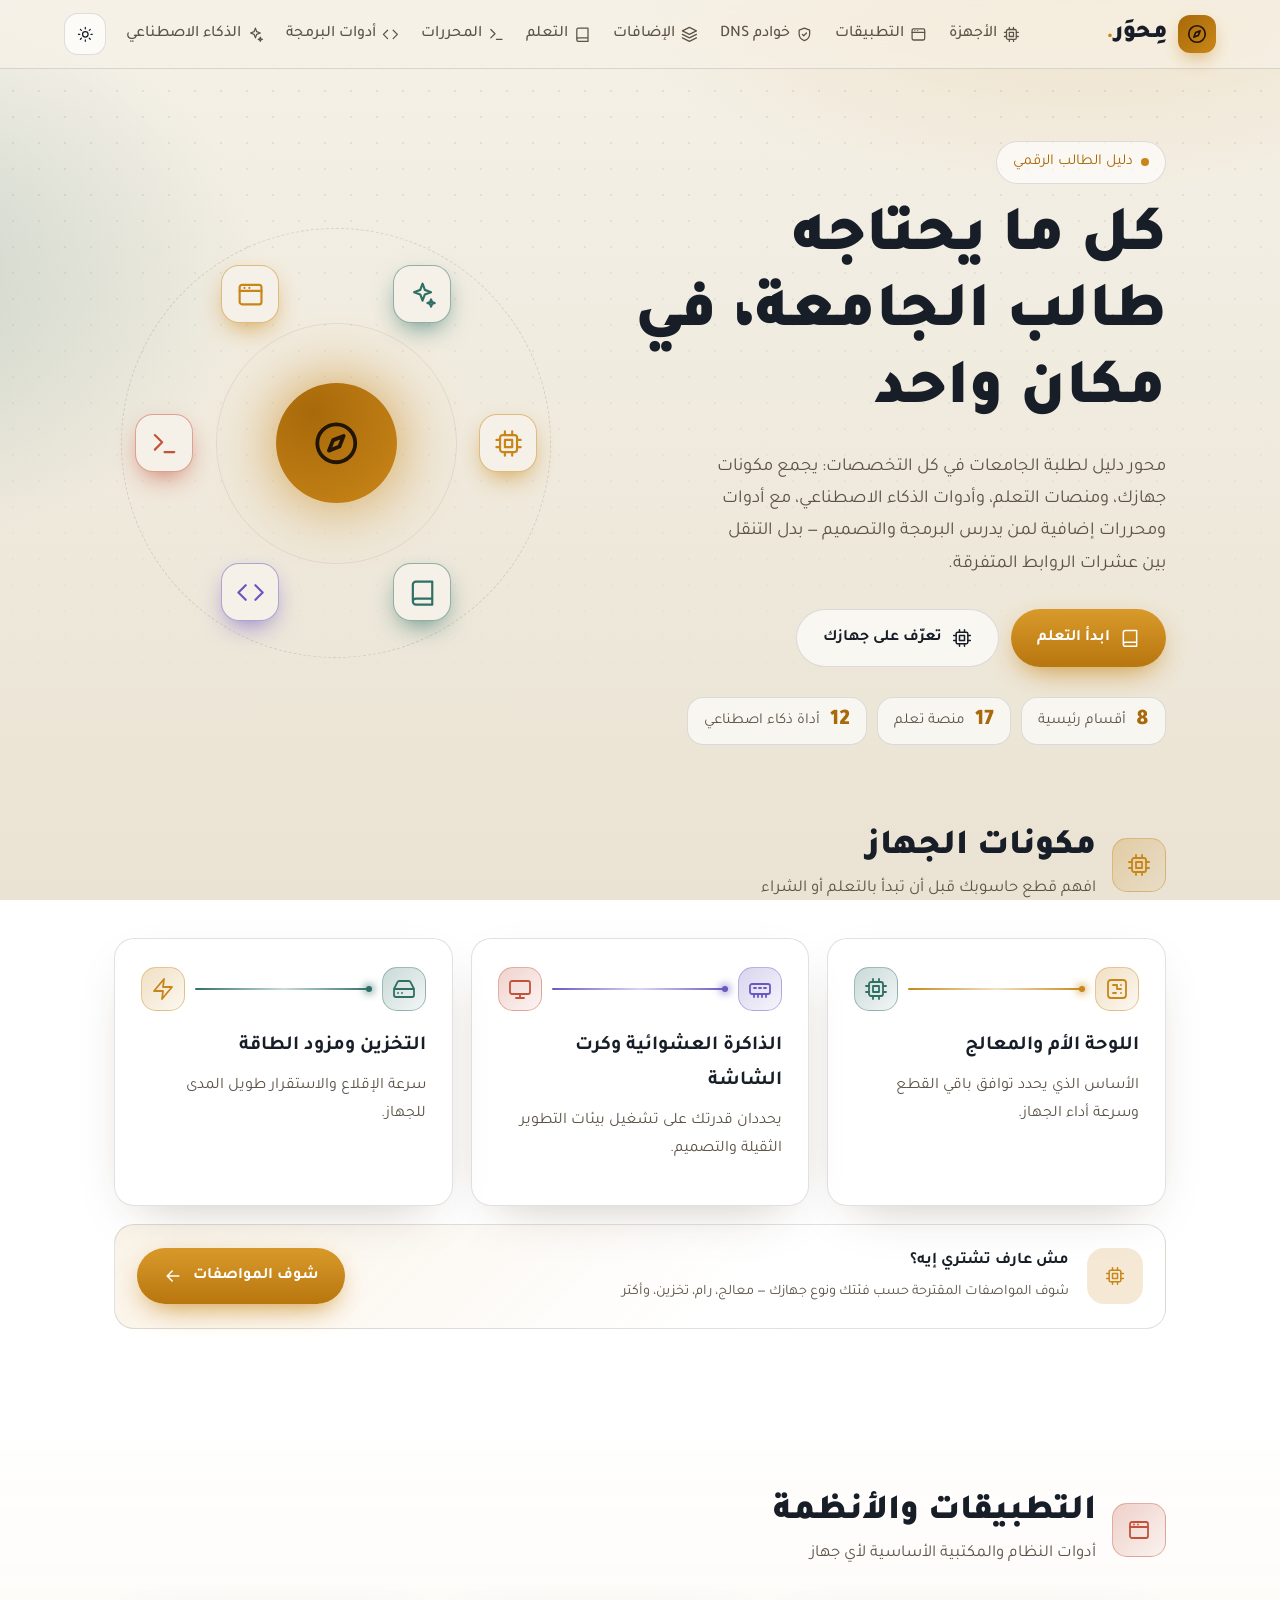
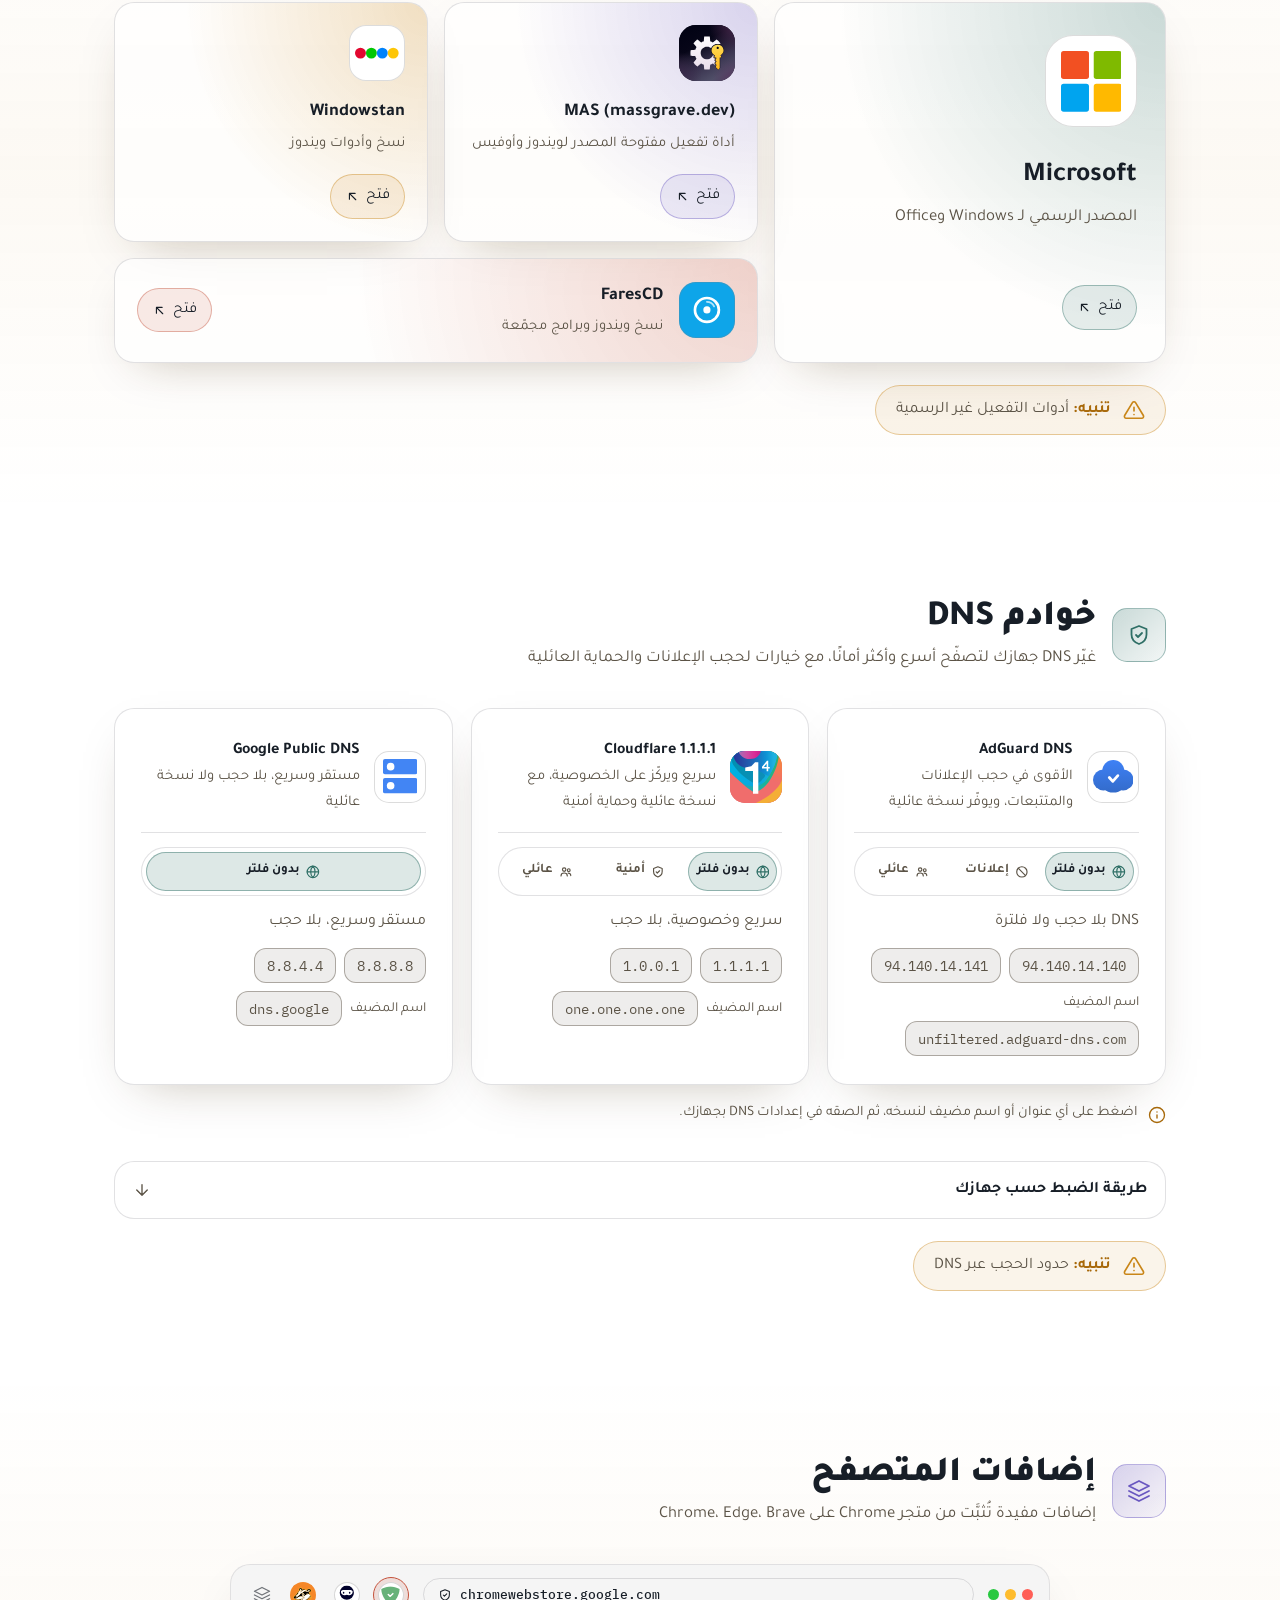
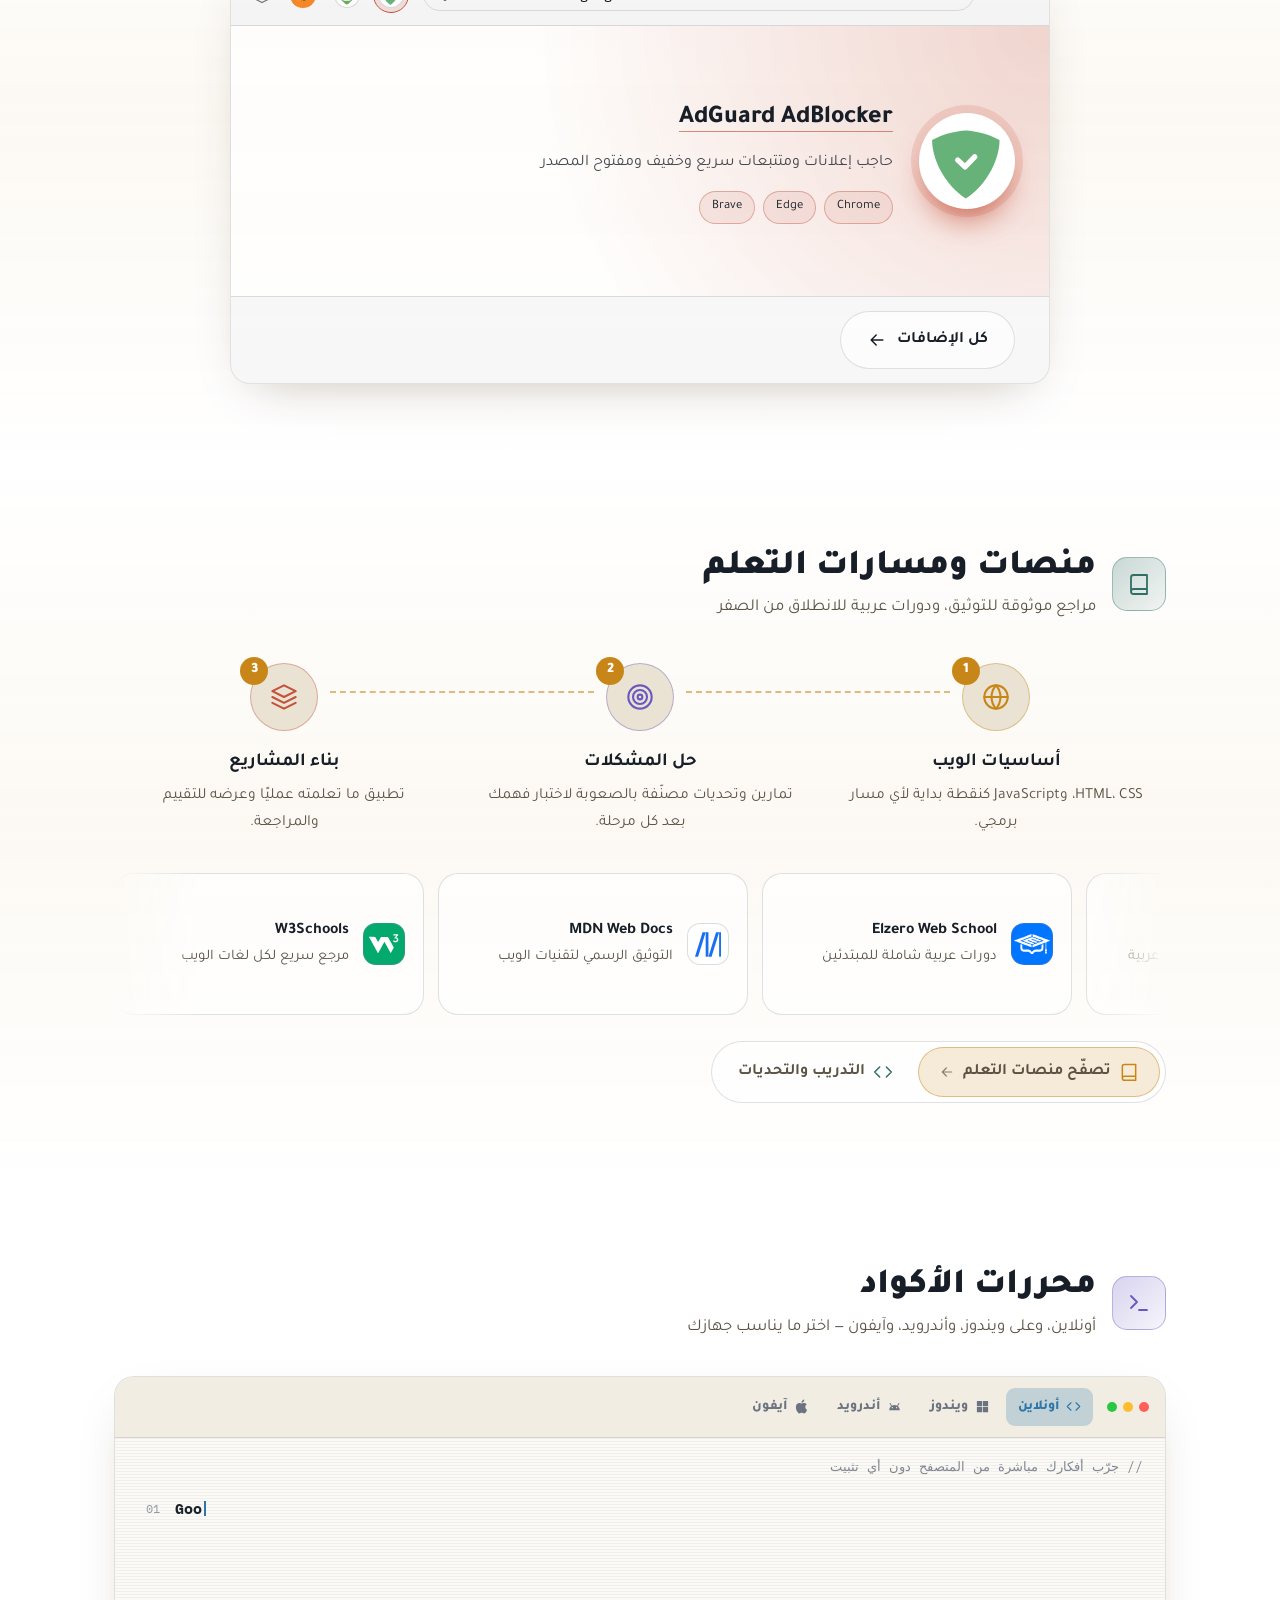
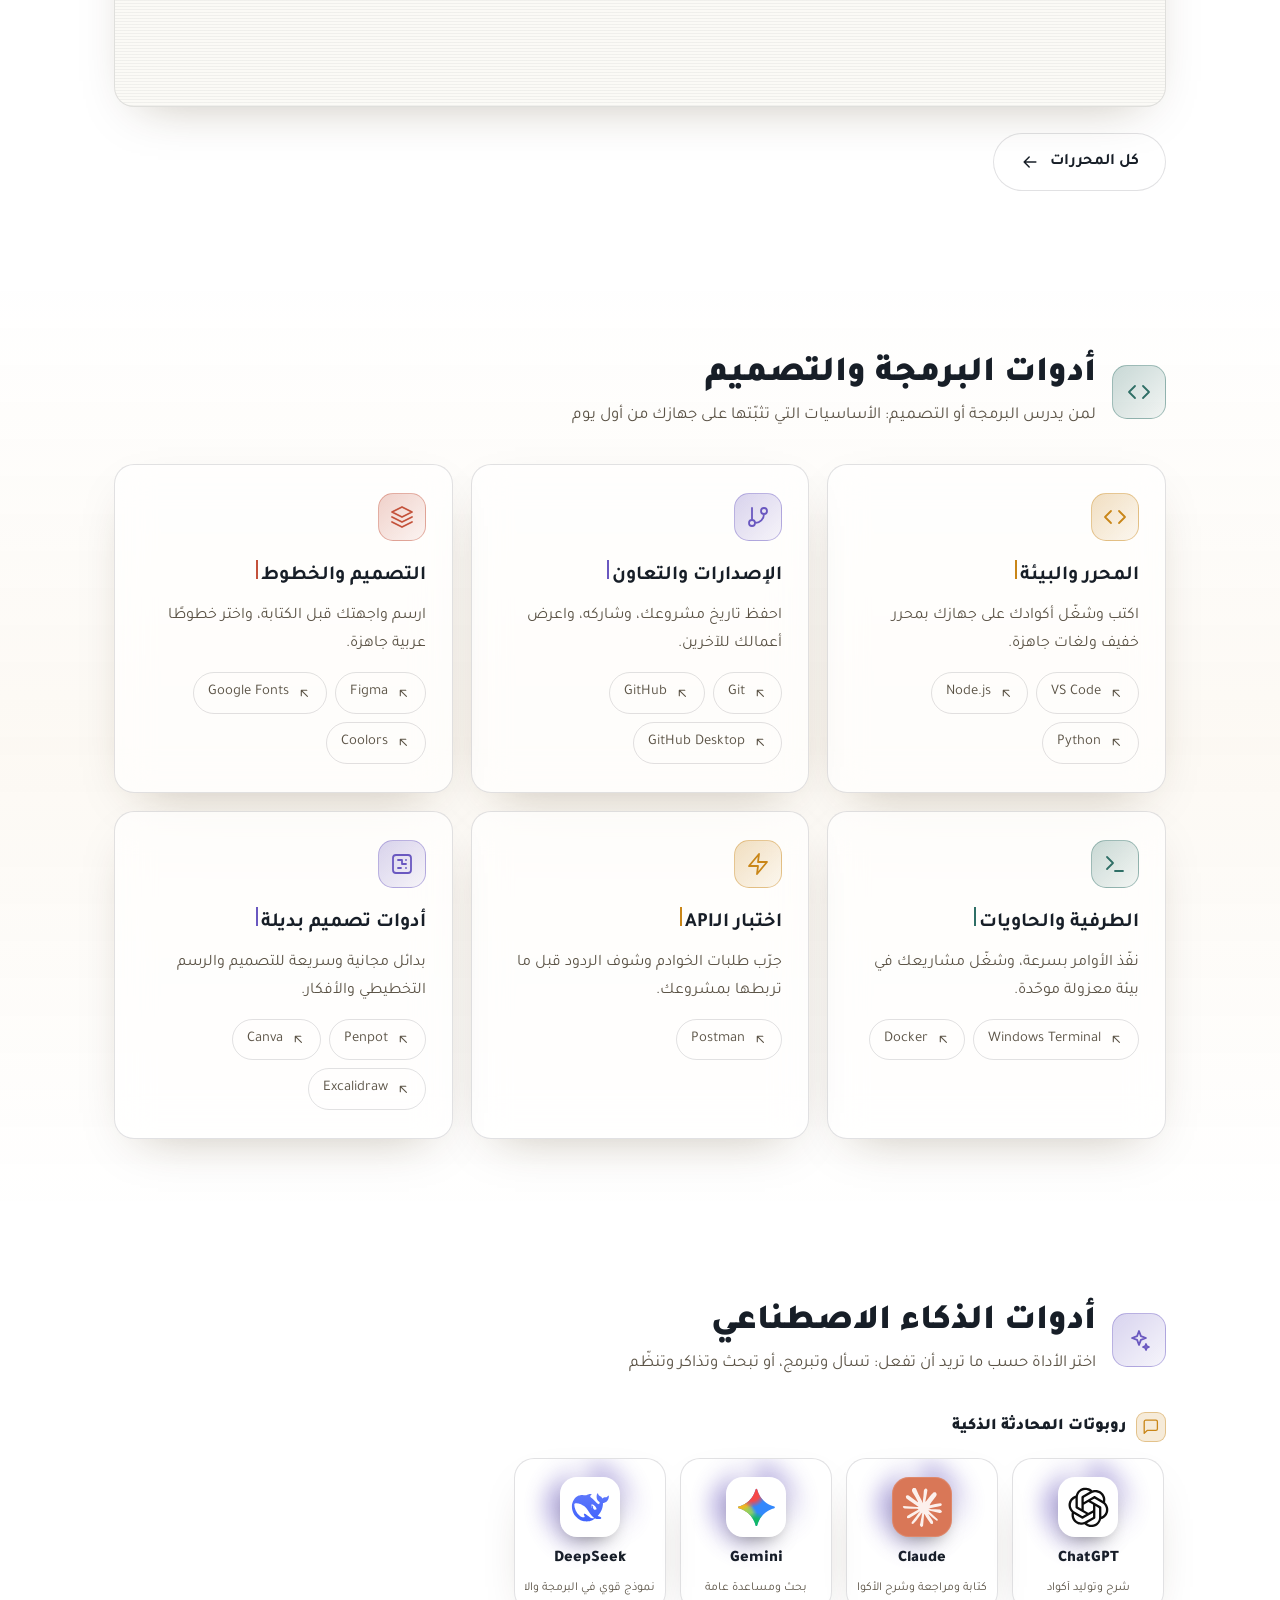
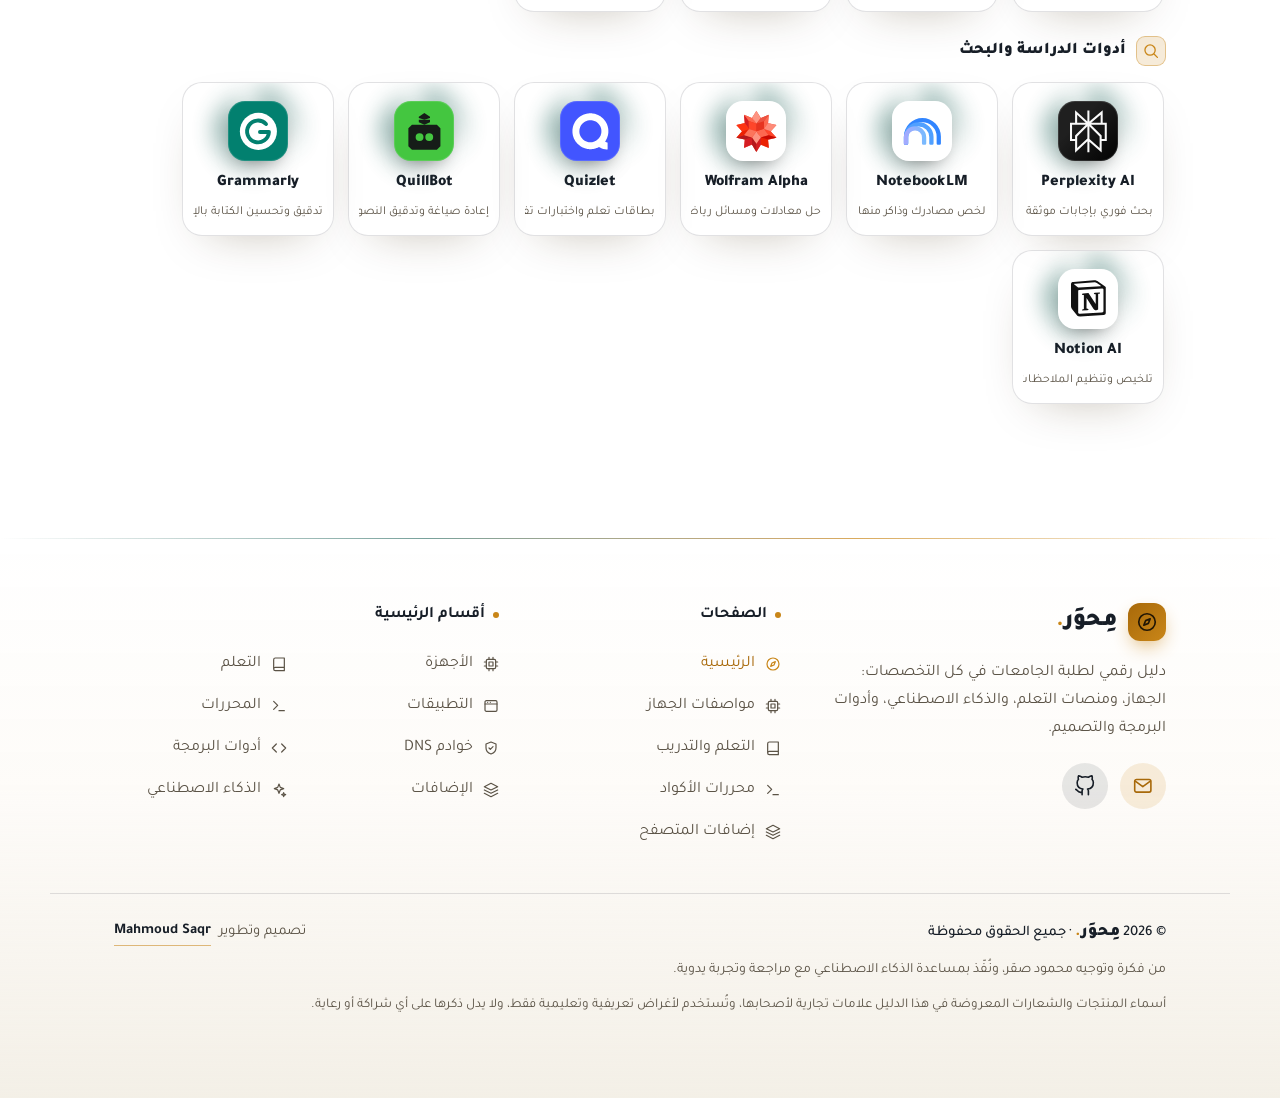
==== commit 723cfdda: "Footer: GitHub tooltip back to GitHub" ====
--- a/index.html
+++ b/index.html
@@ -440,7 +440,7 @@
       <p>دليل رقمي لطلبة الجامعات في كل التخصصات: الجهاز، ومنصات التعلم، والذكاء الاصطناعي، وأدوات البرمجة والتصميم.</p>
       <div class="contact">
         <a class="cbtn mail" href="https://mail.google.com/mail/?view=cm&fs=1&to=mahmoud.saqr.dm@gmail.com" target="_blank" rel="noopener" aria-label="راسلنا عبر البريد الإلكتروني" data-tip="mahmoud.saqr.dm@gmail.com"><svg class="i"><use href="#mail"/></svg></a>
-        <a class="cbtn gh" href="https://github.com/saqr365" target="_blank" rel="noopener" aria-label="حساب محمود صقر على جيت هاب" data-tip="جيت هاب"><svg class="i"><use href="#github"/></svg></a>
+        <a class="cbtn gh" href="https://github.com/saqr365" target="_blank" rel="noopener" aria-label="حساب محمود صقر على جيت هاب" data-tip="GitHub"><svg class="i"><use href="#github"/></svg></a>
       </div>
     </div>
     <nav class="fcol" aria-label="صفحات الموقع"><h4>الصفحات</h4><div class="fpages"><a href="index.html" aria-current="page"><svg class="i"><use href="#compass"/></svg>الرئيسية</a><a href="specs.html"><svg class="i"><use href="#cpu"/></svg>مواصفات الجهاز</a><a href="learn.html"><svg class="i"><use href="#book"/></svg>التعلم والتدريب</a><a href="editors.html"><svg class="i"><use href="#terminal"/></svg>محررات الأكواد</a><a href="extensions.html"><svg class="i"><use href="#layers"/></svg>إضافات المتصفح</a></div></nav>
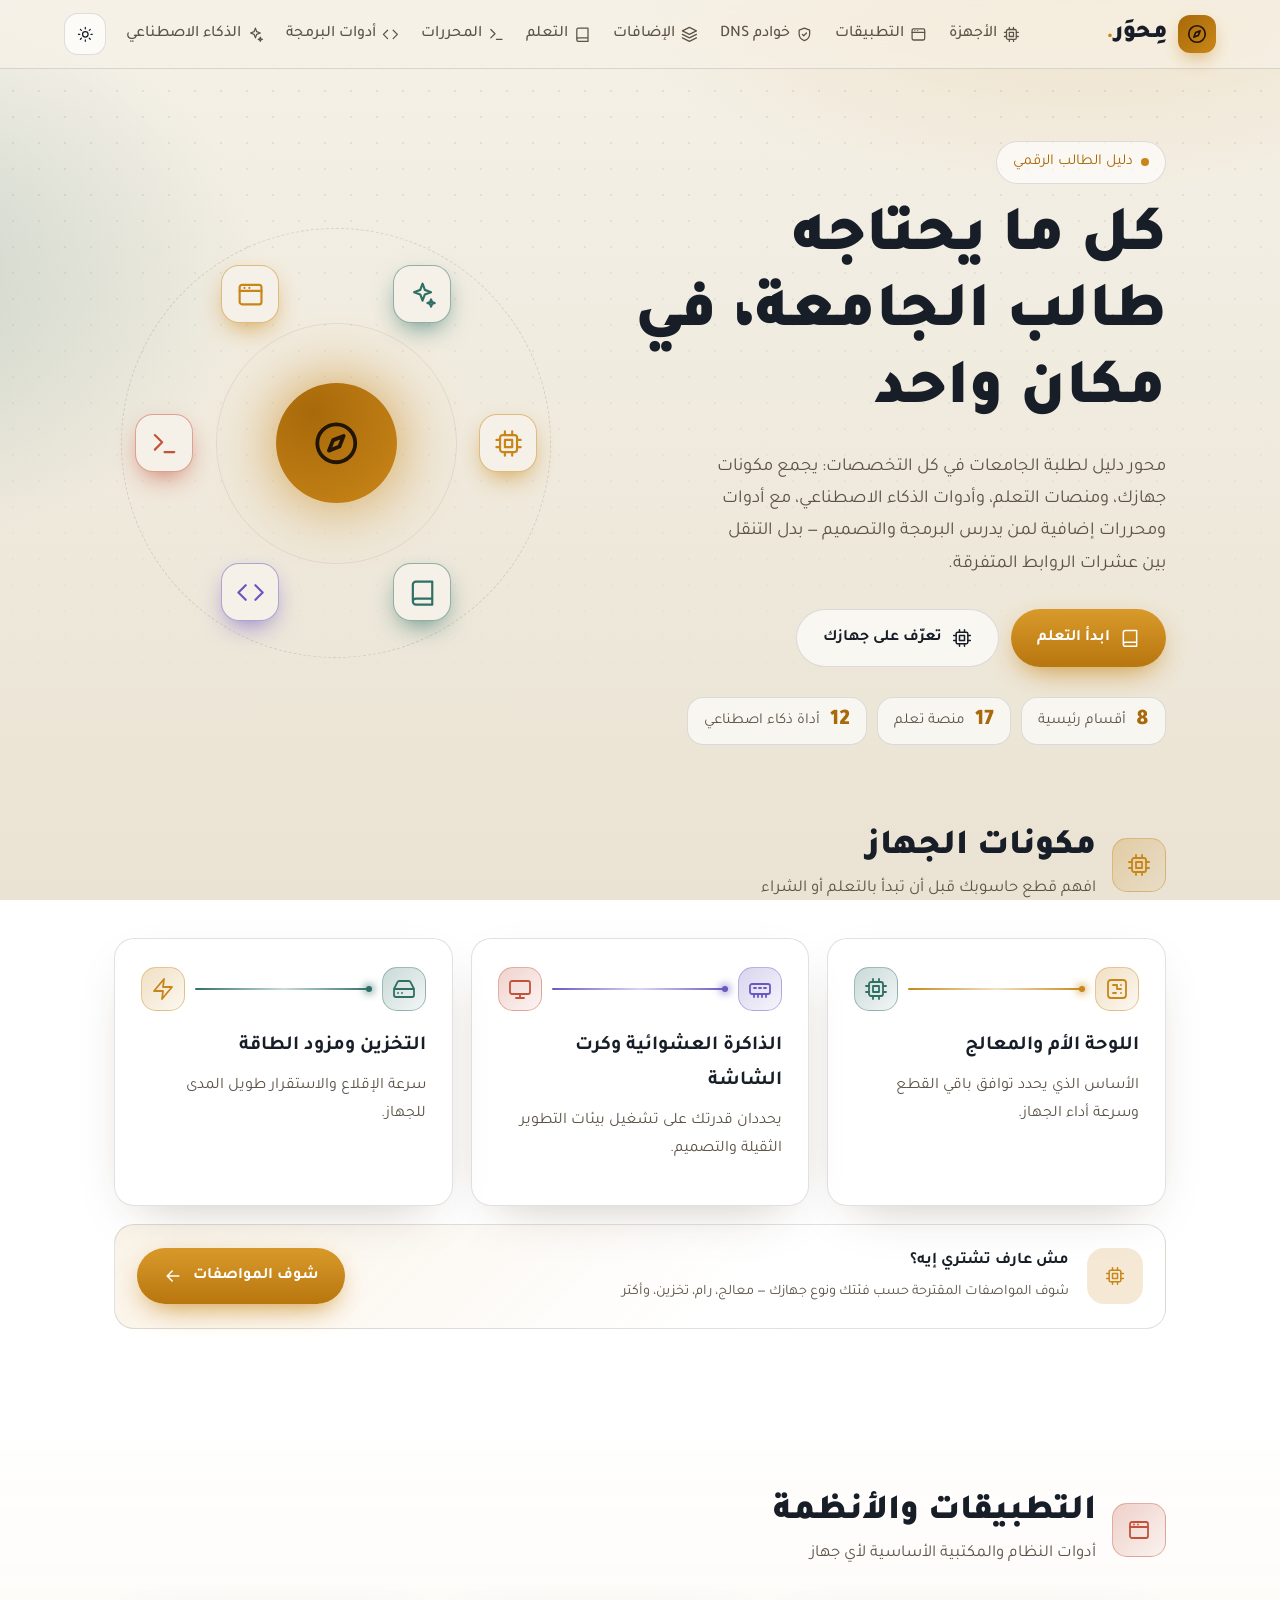
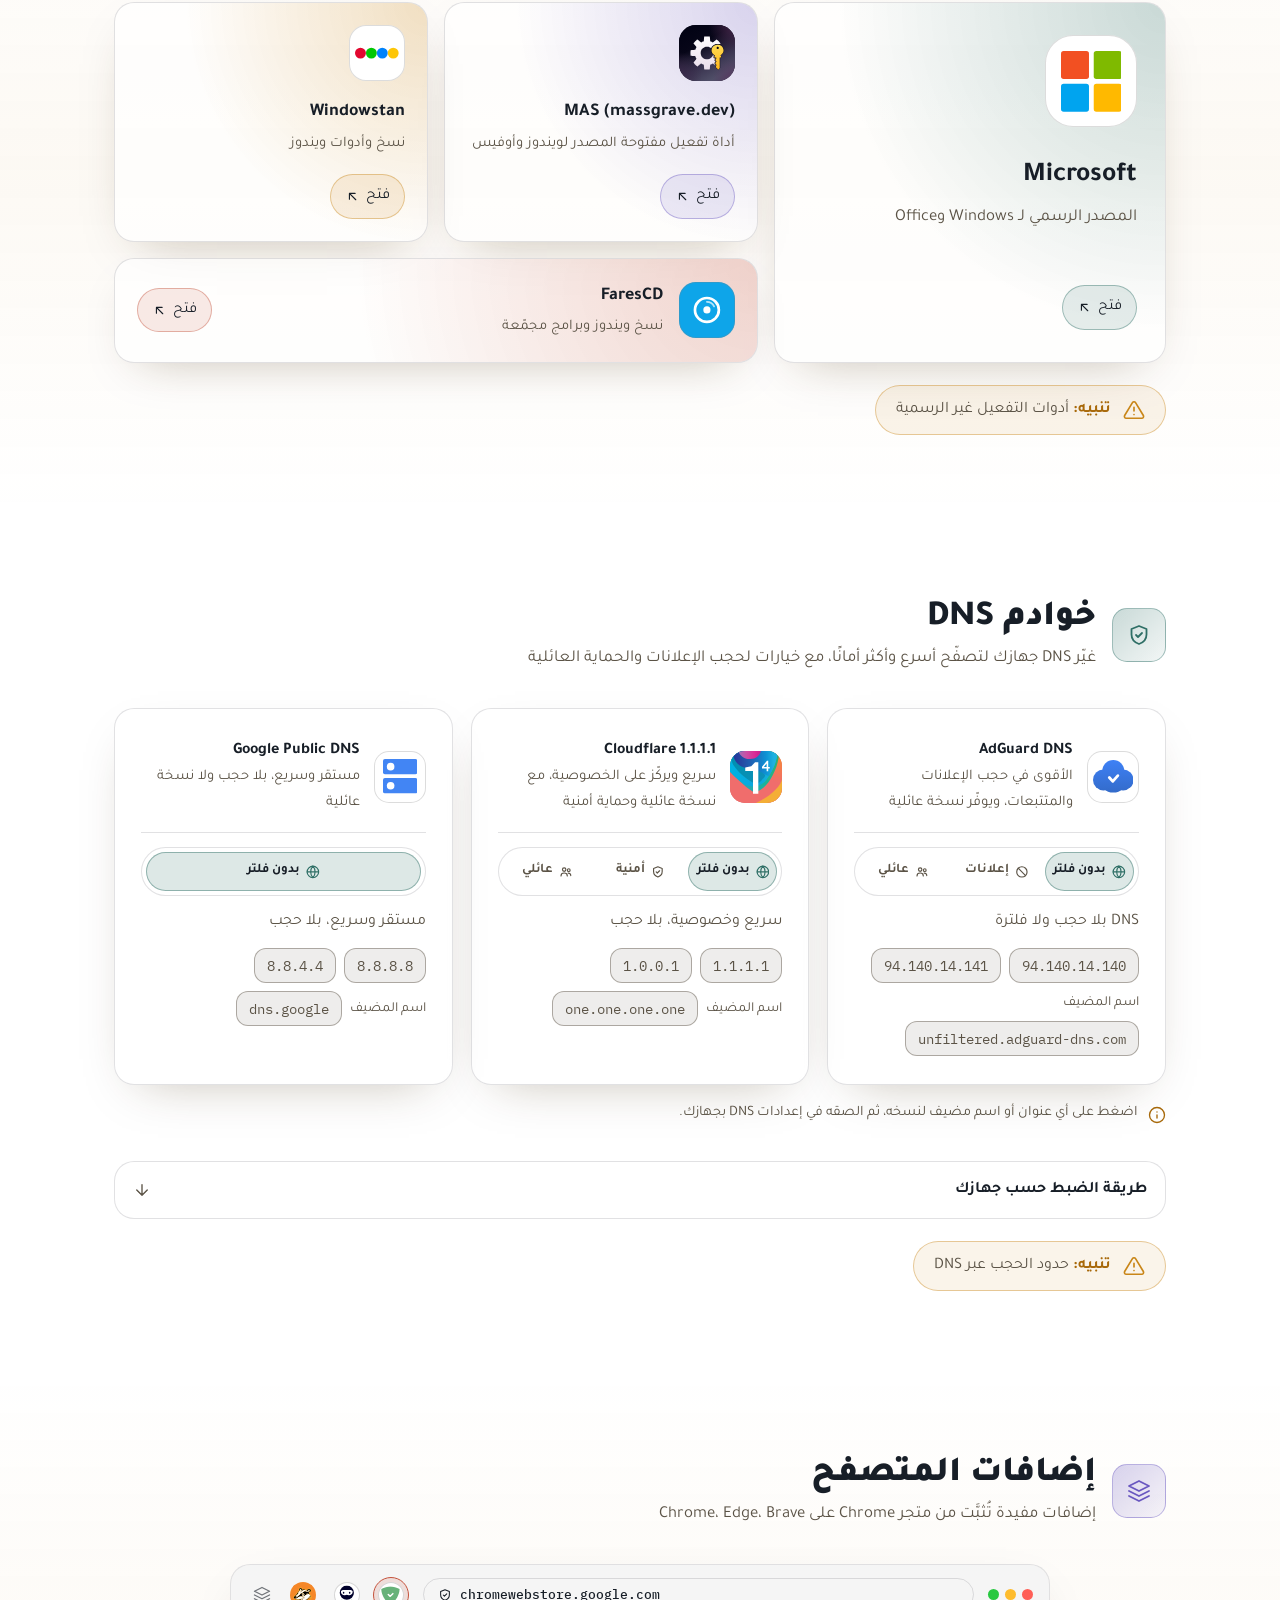
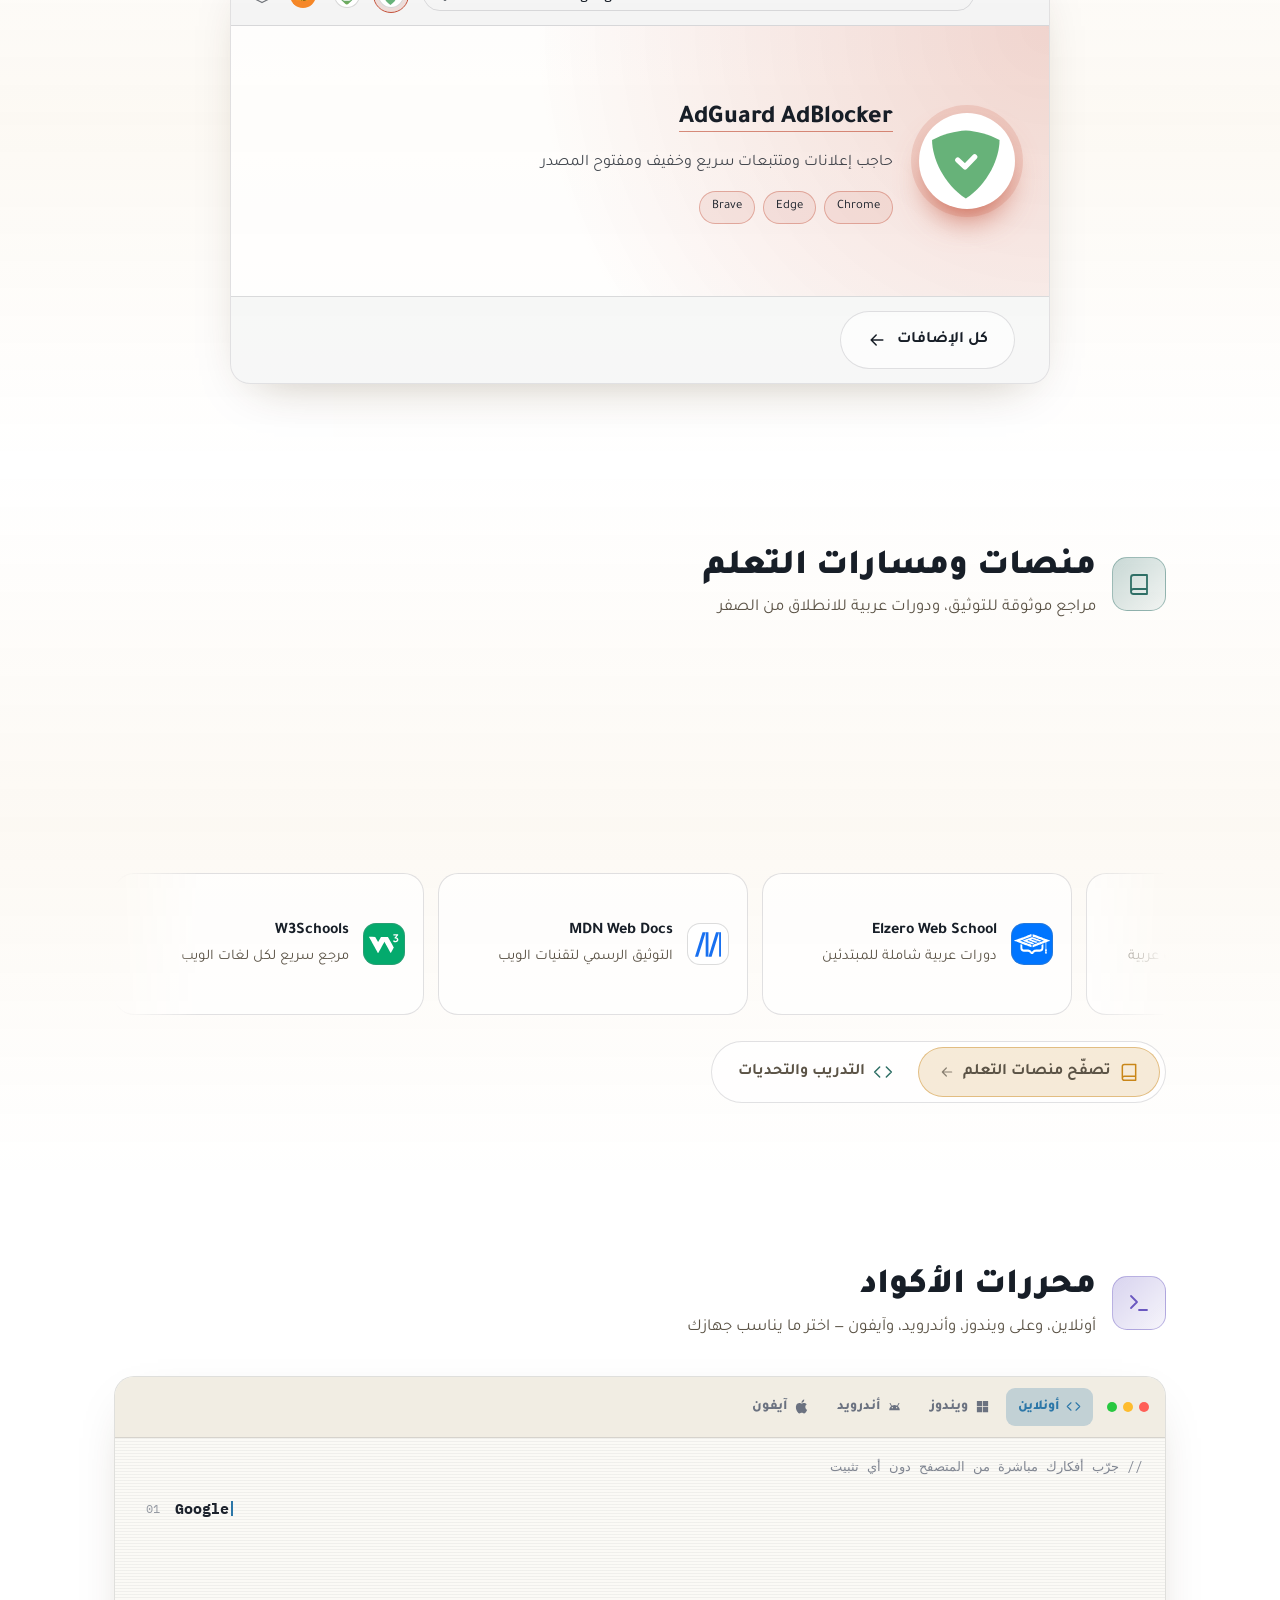
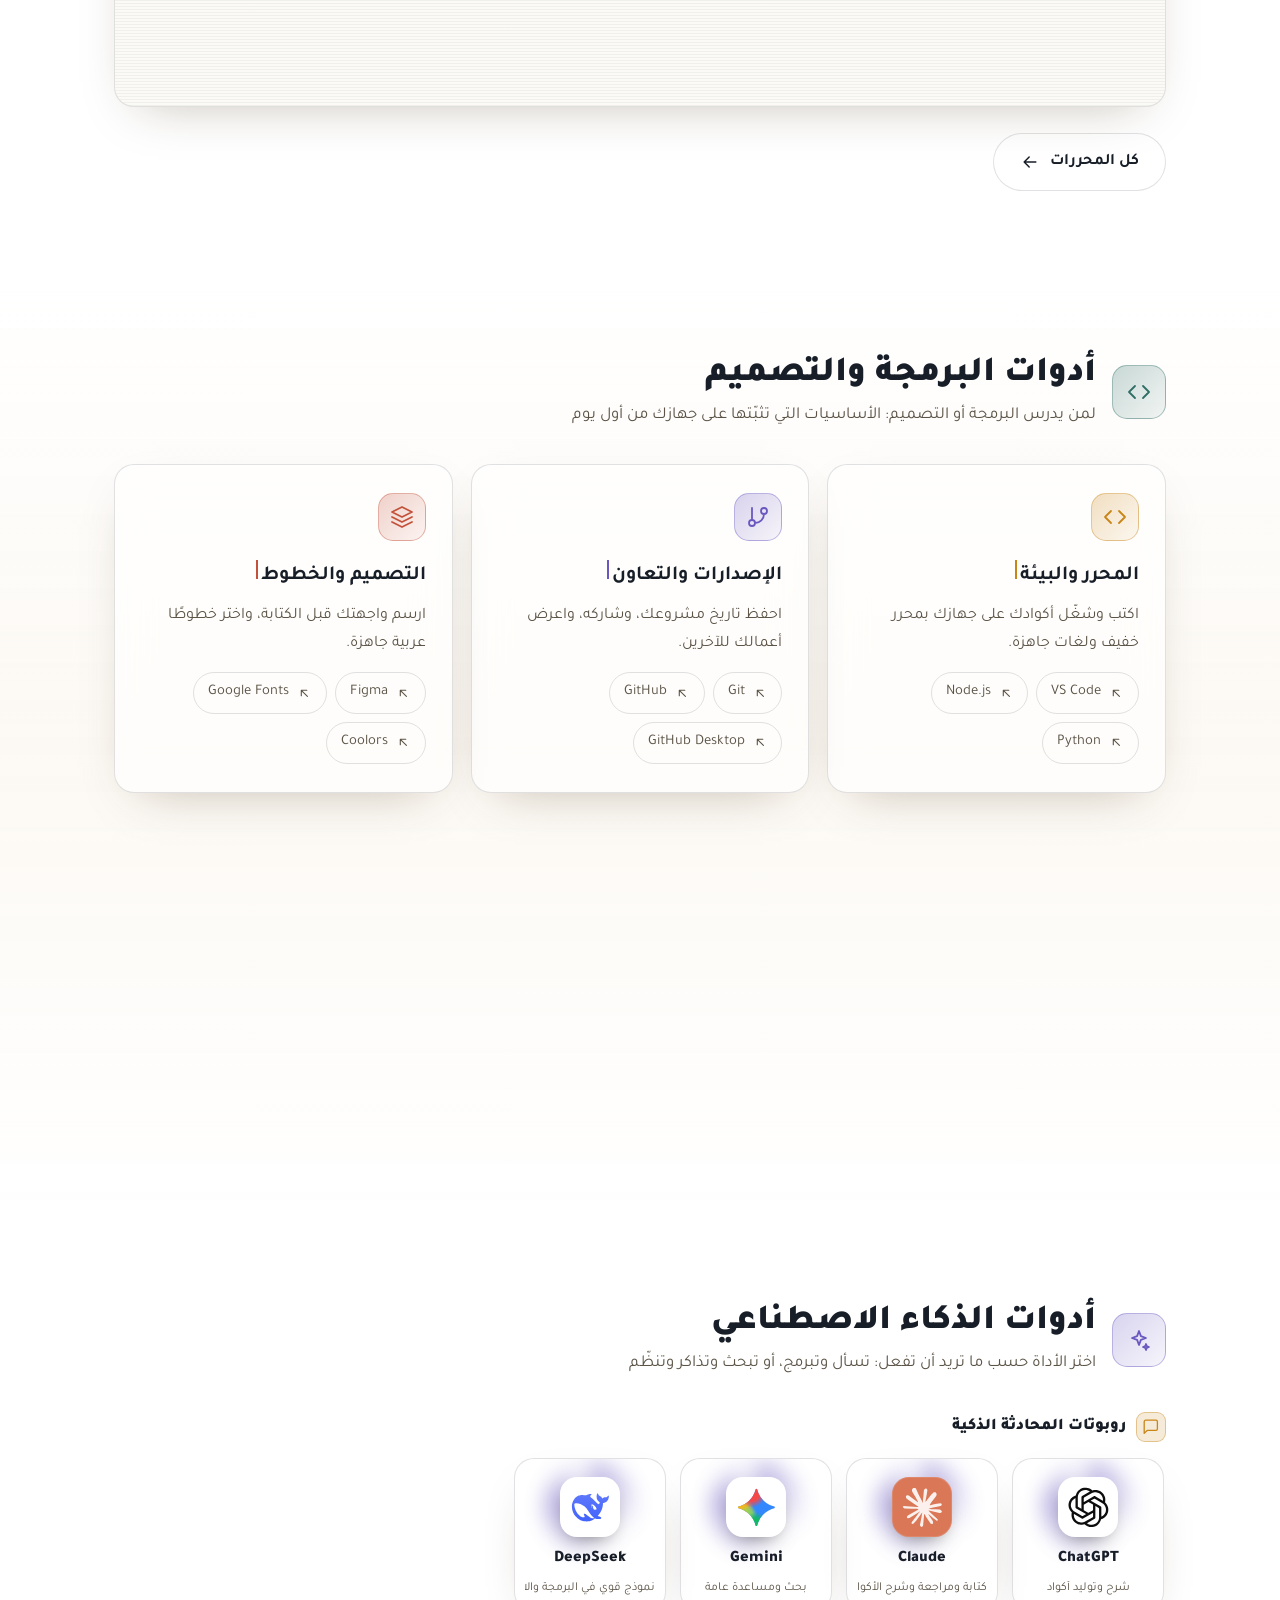
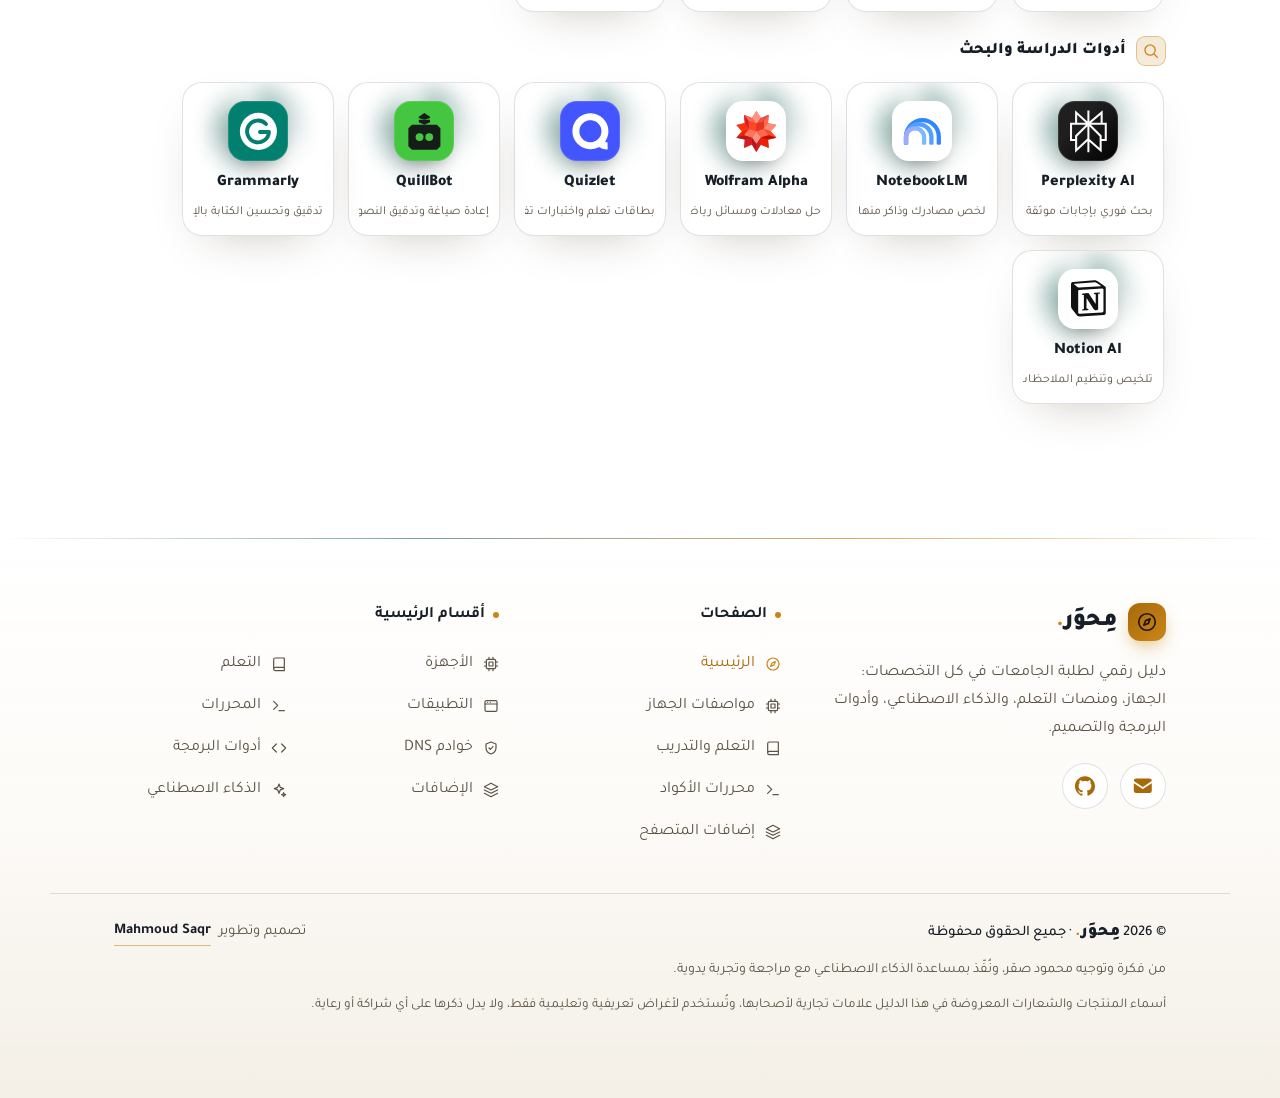
==== commit db4a49df: "Footer: unified solid email and GitHub icons with matching gold-accent buttons" ====
--- a/index.html
+++ b/index.html
@@ -65,8 +65,8 @@
 <symbol id="up" viewBox="0 0 24 24"><path d="M12 19V5M5 12l7-7 7 7"/></symbol>
 <symbol id="arrow-l" viewBox="0 0 24 24"><path d="M19 12H5M11 6l-6 6 6 6"/></symbol>
 <symbol id="arrow-r" viewBox="0 0 24 24"><path d="M5 12h14M13 6l6 6-6 6"/></symbol>
-<symbol id="github" viewBox="0 0 24 24"><path d="M9 19c-5 1.5-5-2.5-7-3m14 6v-3.87a3.37 3.37 0 0 0-.94-2.61c3.14-.35 6.44-1.54 6.44-7A5.44 5.44 0 0 0 20 4.77 5.07 5.07 0 0 0 19.91 1S18.73.65 16 2.48a13.38 13.38 0 0 0-7 0C6.27.65 5.09 1 5.09 1A5.07 5.07 0 0 0 5 4.77a5.44 5.44 0 0 0-1.5 3.78c0 5.42 3.3 6.61 6.44 7A3.37 3.37 0 0 0 9 18.13V22"/></symbol>
-<symbol id="mail" viewBox="0 0 24 24"><rect x="3" y="5" width="18" height="14" rx="2"/><path d="m4 7 8 6 8-6"/></symbol>
+<symbol id="github" viewBox="0 0 24 24"><path fill="currentColor" stroke="none" d="M12 .297c-6.63 0-12 5.373-12 12 0 5.303 3.438 9.8 8.205 11.385.6.113.82-.258.82-.577 0-.285-.01-1.04-.015-2.04-3.338.724-4.042-1.61-4.042-1.61C4.422 18.07 3.633 17.7 3.633 17.7c-1.087-.744.084-.729.084-.729 1.205.084 1.838 1.236 1.838 1.236 1.07 1.835 2.809 1.305 3.495.998.108-.776.417-1.305.76-1.605-2.665-.3-5.466-1.332-5.466-5.93 0-1.31.465-2.38 1.235-3.22-.135-.303-.54-1.523.105-3.176 0 0 1.005-.322 3.3 1.23.96-.267 1.98-.399 3-.405 1.02.006 2.04.138 3 .405 2.28-1.552 3.285-1.23 3.285-1.23.645 1.653.24 2.873.12 3.176.765.84 1.23 1.91 1.23 3.22 0 4.61-2.805 5.625-5.475 5.92.42.36.81 1.096.81 2.22 0 1.606-.015 2.896-.015 3.286 0 .315.21.69.825.57C20.565 22.092 24 17.592 24 12.297c0-6.627-5.373-12-12-12"/></symbol>
+<symbol id="mail" viewBox="0 0 24 24"><path fill="currentColor" stroke="none" d="M2 6.5A2.5 2.5 0 0 1 4.5 4h15A2.5 2.5 0 0 1 22 6.5v.3l-10 6.4L2 6.8v-.3zM2 9.2v8.3A2.5 2.5 0 0 0 4.5 20h15a2.5 2.5 0 0 0 2.5-2.5V9.2l-9.46 6.05a1 1 0 0 1-1.08 0L2 9.2z"/></symbol>
 <symbol id="ban" viewBox="0 0 24 24"><circle cx="12" cy="12" r="9"/><path d="M5.6 5.6l12.8 12.8"/></symbol>
 <symbol id="family" viewBox="0 0 24 24"><circle cx="9" cy="8" r="3"/><path d="M3.5 19c0-3 2.5-5 5.5-5s5.5 2 5.5 5"/><circle cx="17" cy="9" r="2.4"/><path d="M16 14.2c2.6-.2 4.5 1.6 4.5 4.3"/></symbol>
 <symbol id="settings" viewBox="0 0 24 24"><circle cx="12" cy="12" r="3"/><path d="M19.4 15a1.65 1.65 0 0 0 .33 1.82l.06.06a2 2 0 1 1-2.83 2.83l-.06-.06a1.65 1.65 0 0 0-1.82-.33 1.65 1.65 0 0 0-1 1.51V21a2 2 0 0 1-4 0v-.09A1.65 1.65 0 0 0 9 19.4a1.65 1.65 0 0 0-1.82.33l-.06.06a2 2 0 1 1-2.83-2.83l.06-.06a1.65 1.65 0 0 0 .33-1.82A1.65 1.65 0 0 0 3 13.09H3a2 2 0 0 1 0-4h.09A1.65 1.65 0 0 0 4.6 9a1.65 1.65 0 0 0-.33-1.82l-.06-.06a2 2 0 1 1 2.83-2.83l.06.06a1.65 1.65 0 0 0 1.82.33H9a1.65 1.65 0 0 0 1-1.51V3a2 2 0 0 1 4 0v.09a1.65 1.65 0 0 0 1 1.51 1.65 1.65 0 0 0 1.82-.33l.06-.06a2 2 0 1 1 2.83 2.83l-.06.06a1.65 1.65 0 0 0-.33 1.82V9a1.65 1.65 0 0 0 1.51 1H21a2 2 0 0 1 0 4h-.09a1.65 1.65 0 0 0-1.51 1z"/></symbol>
--- a/assets/css/base.css
+++ b/assets/css/base.css
@@ -145,10 +145,9 @@
 .contact{display:flex;flex-wrap:wrap;gap:12px;margin-top:20px}
 .cbtn{display:inline-flex;align-items:center;justify-content:center;width:46px;height:46px;border-radius:50%;transition:.2s}
 .cbtn .i{width:1.35em;height:1.35em;flex:none}
-.cbtn.mail{background:color-mix(in srgb,var(--gold) 14%,transparent);color:var(--gold-soft)}
-.cbtn.mail:hover{background:color-mix(in srgb,var(--gold) 24%,transparent);transform:translateY(-2px)}
-.cbtn.gh{background:color-mix(in srgb,var(--text) 10%,transparent);color:var(--text)}
-.cbtn.gh:hover{background:color-mix(in srgb,var(--text) 18%,transparent);transform:translateY(-2px)}
+.cbtn.mail,.cbtn.gh{background:var(--glass-hi);border:1px solid var(--line);color:var(--gold-soft)}
+.cbtn.mail:hover,.cbtn.gh:hover{background:var(--gold);border-color:transparent;color:var(--btn-ink);transform:translateY(-2px);box-shadow:0 8px 20px -8px color-mix(in srgb,var(--gold) 70%,transparent)}
+.cbtn.gh .i{width:1.25em;height:1.25em}
 .cbtn[data-tip]{position:relative}
 .cbtn[data-tip]::after,.cbtn[data-tip]::before{position:absolute;left:50%;opacity:0;pointer-events:none;
   transition:opacity .18s ease,transform .18s ease;z-index:30}
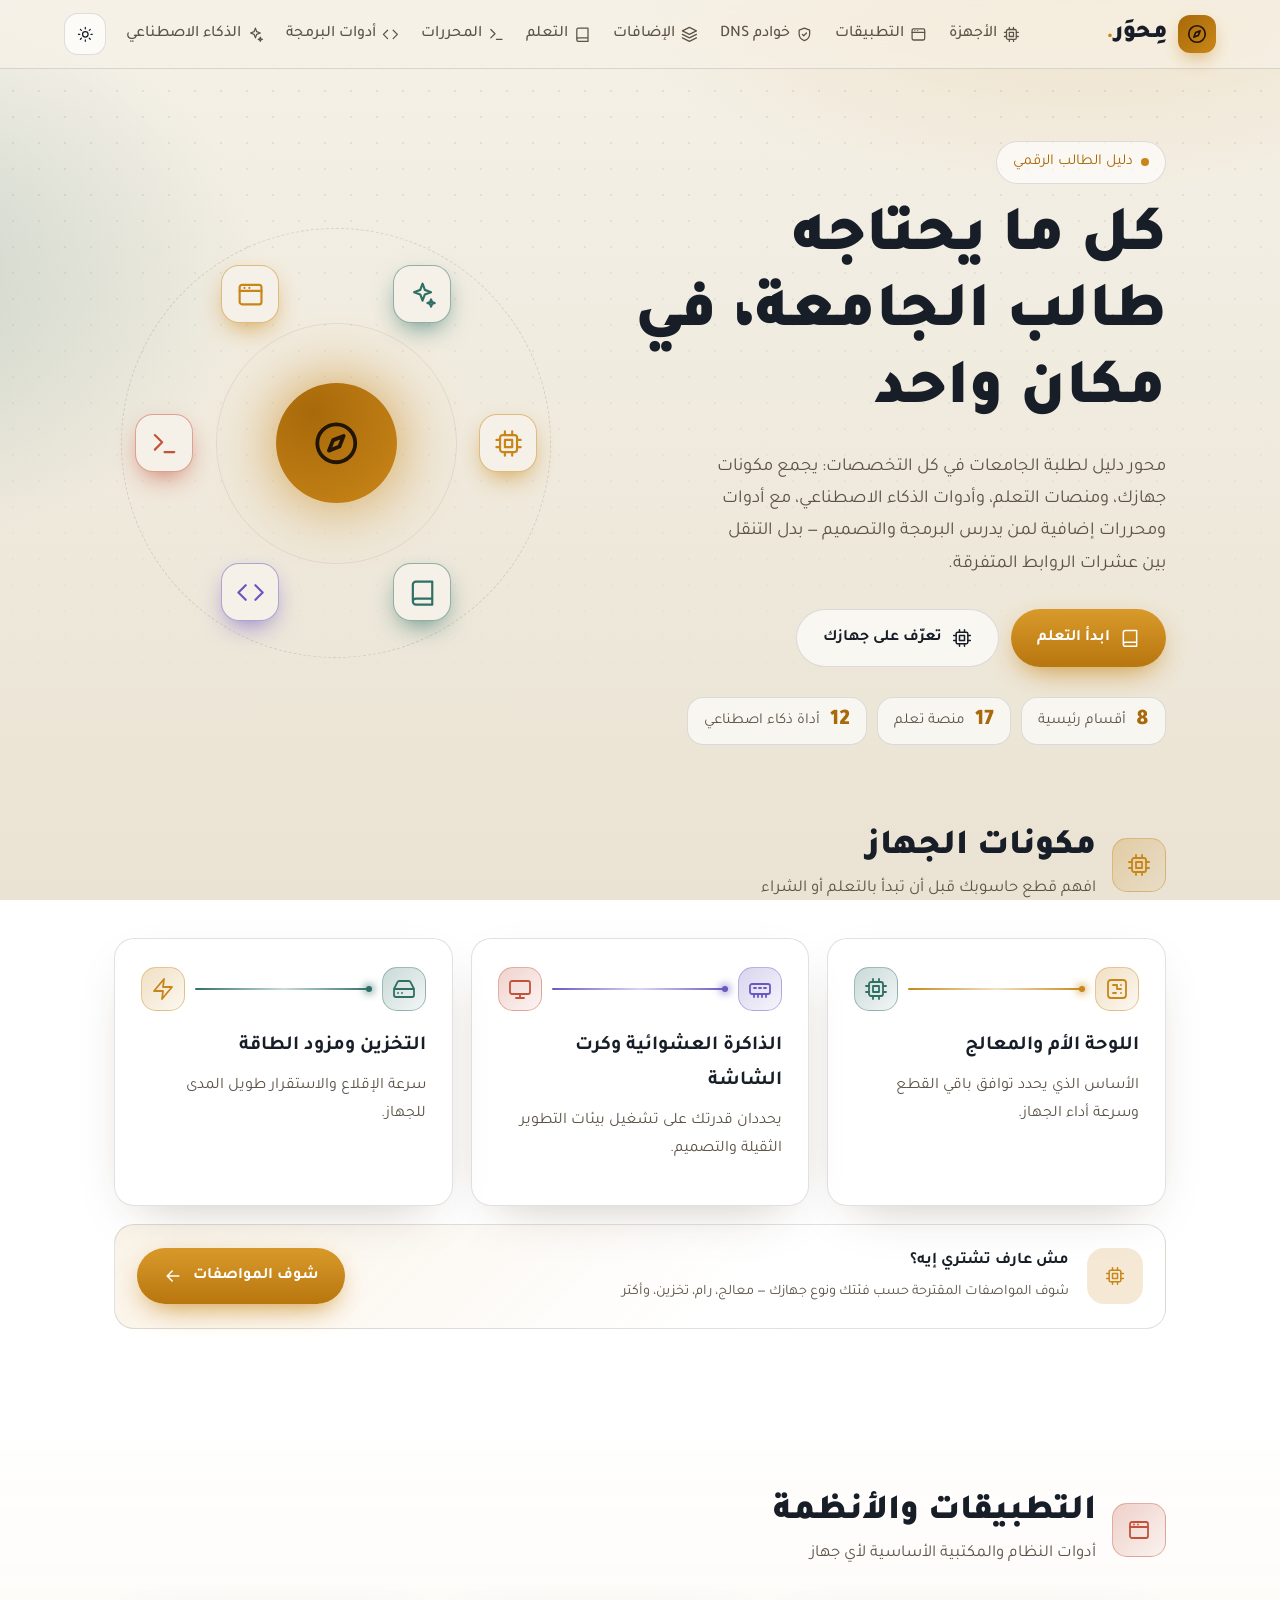
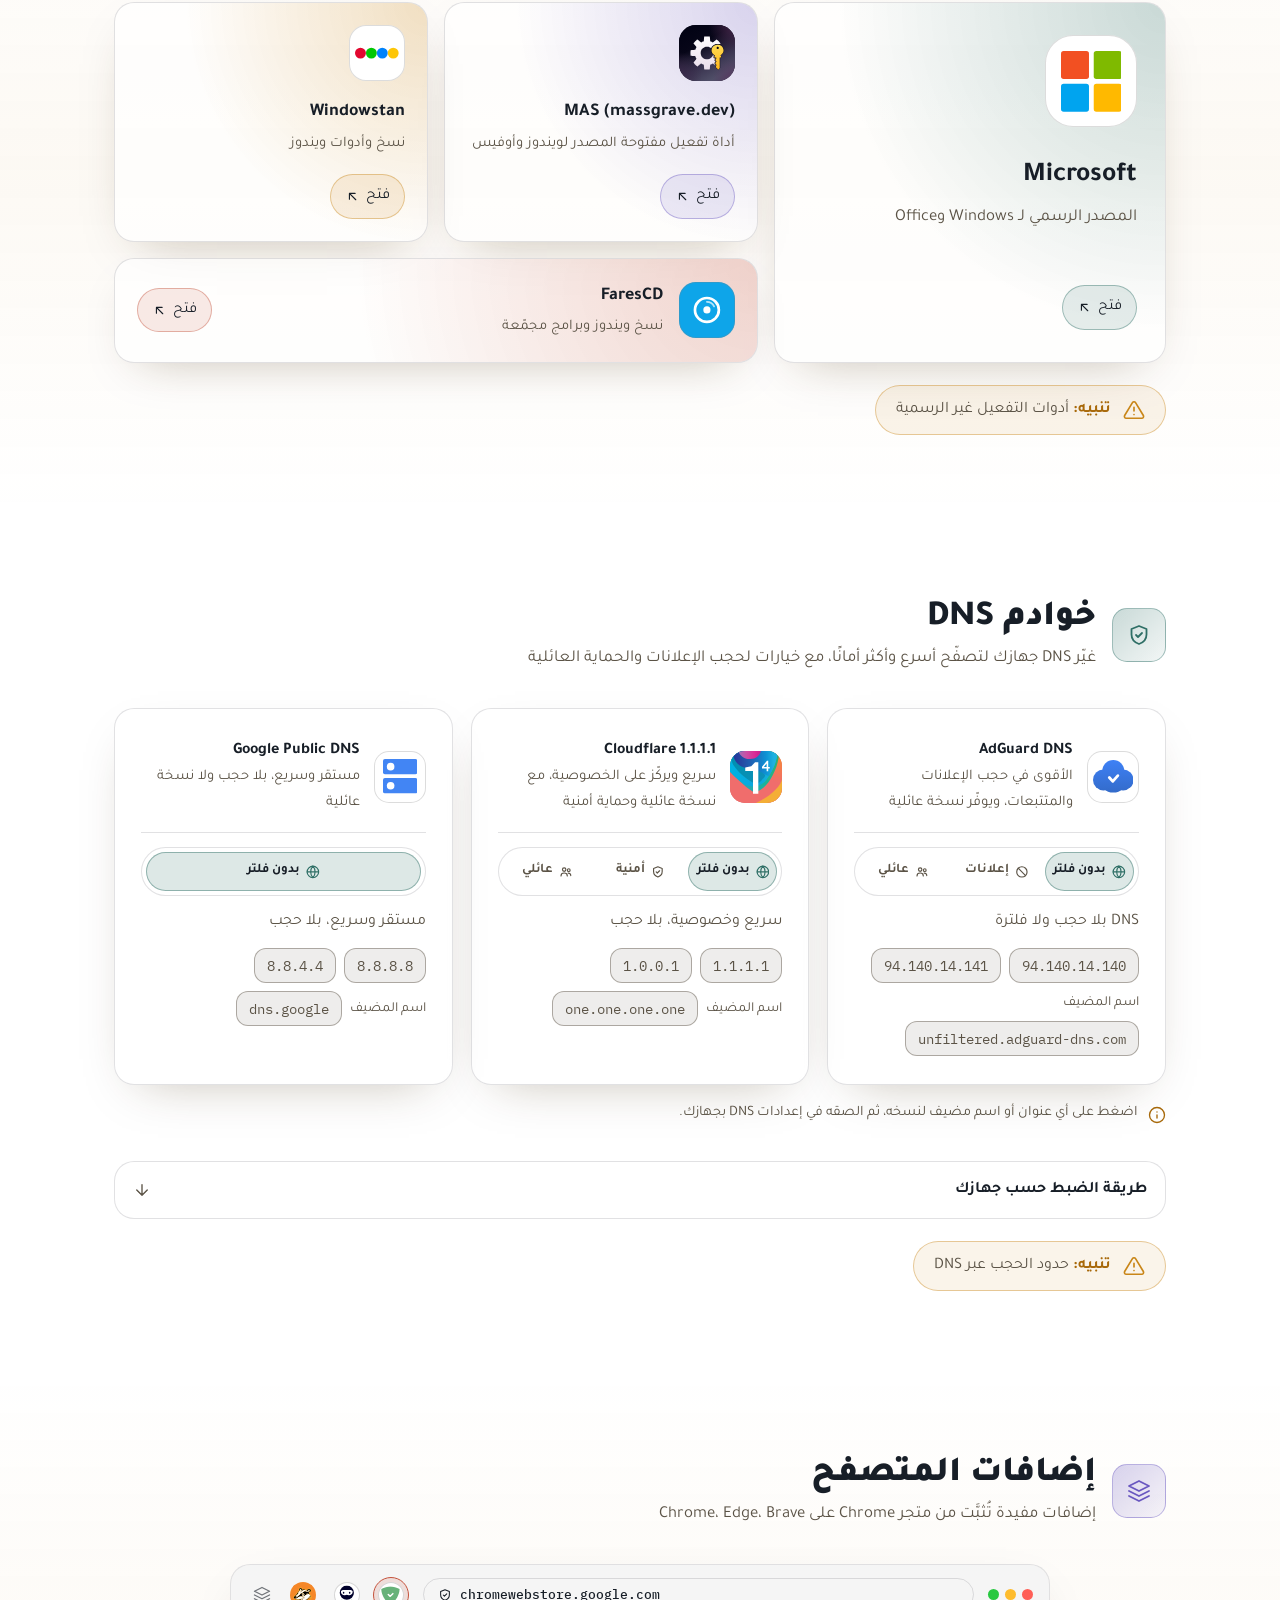
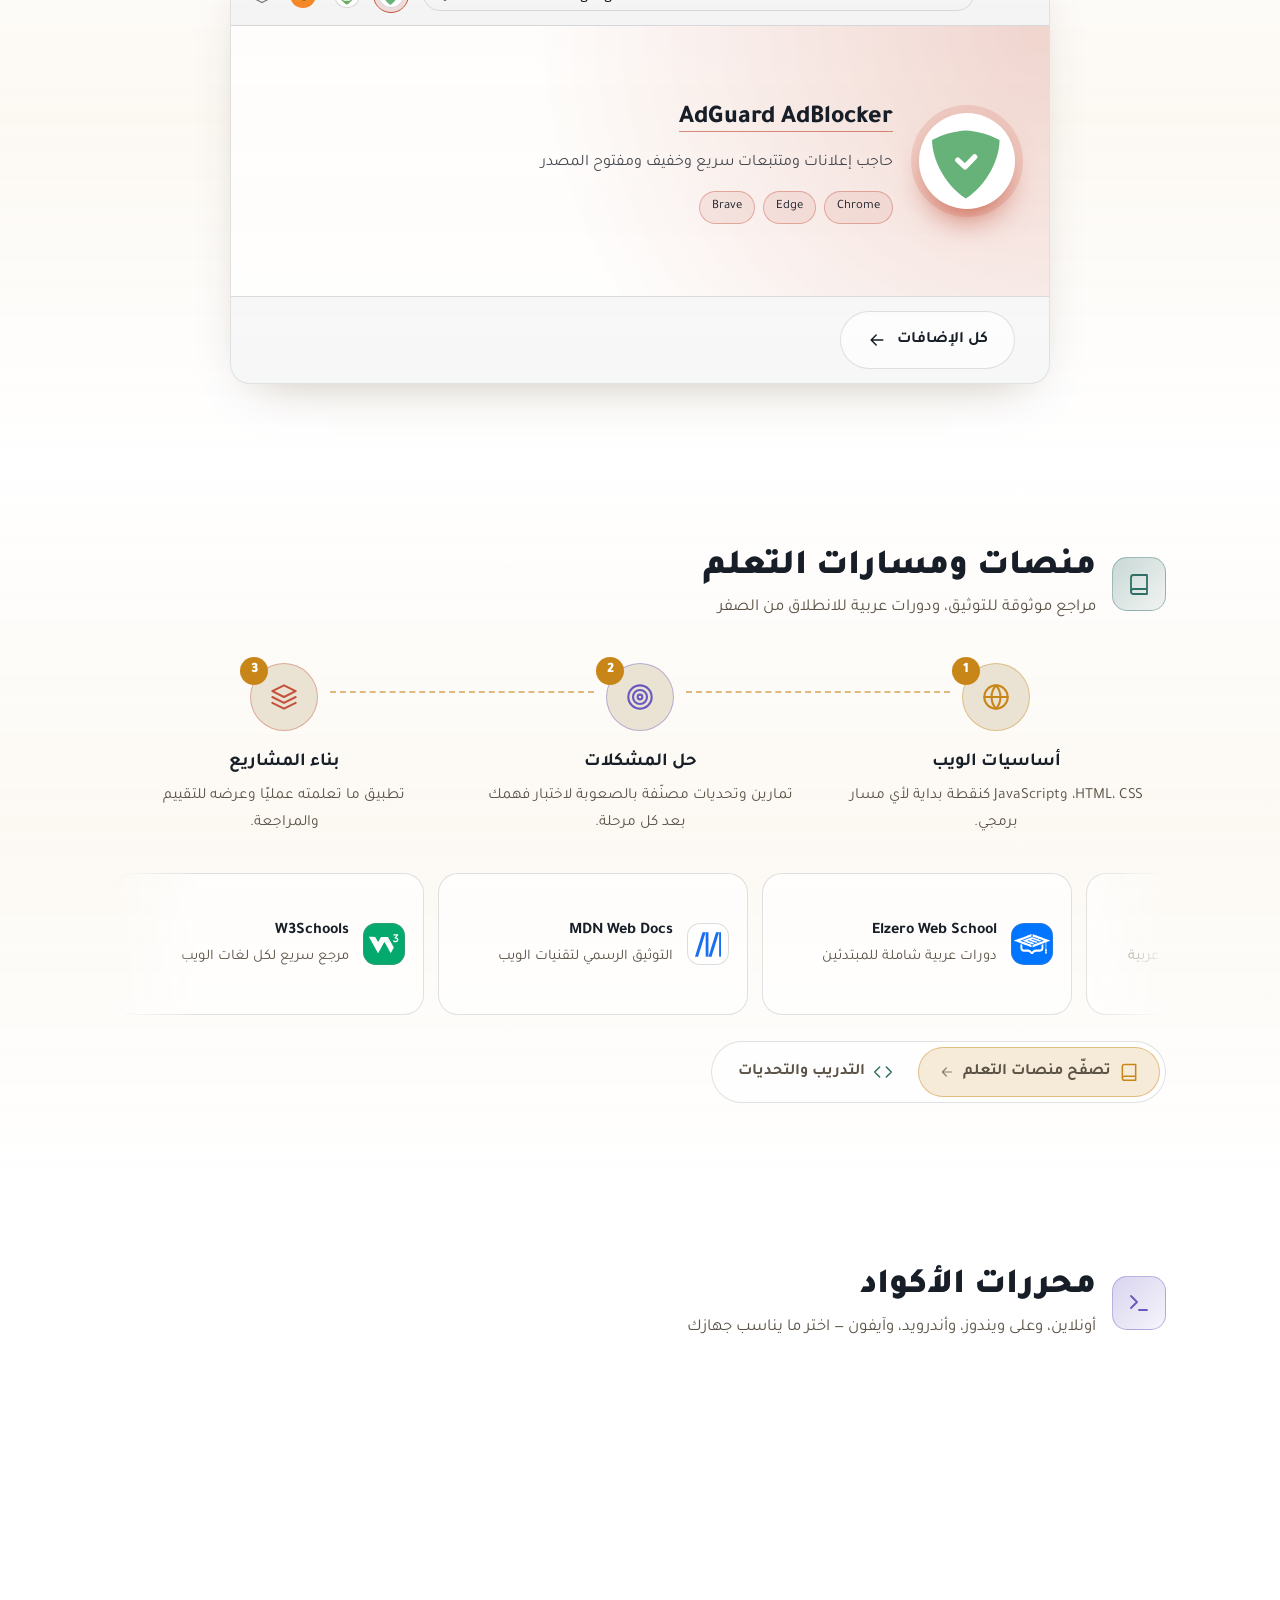
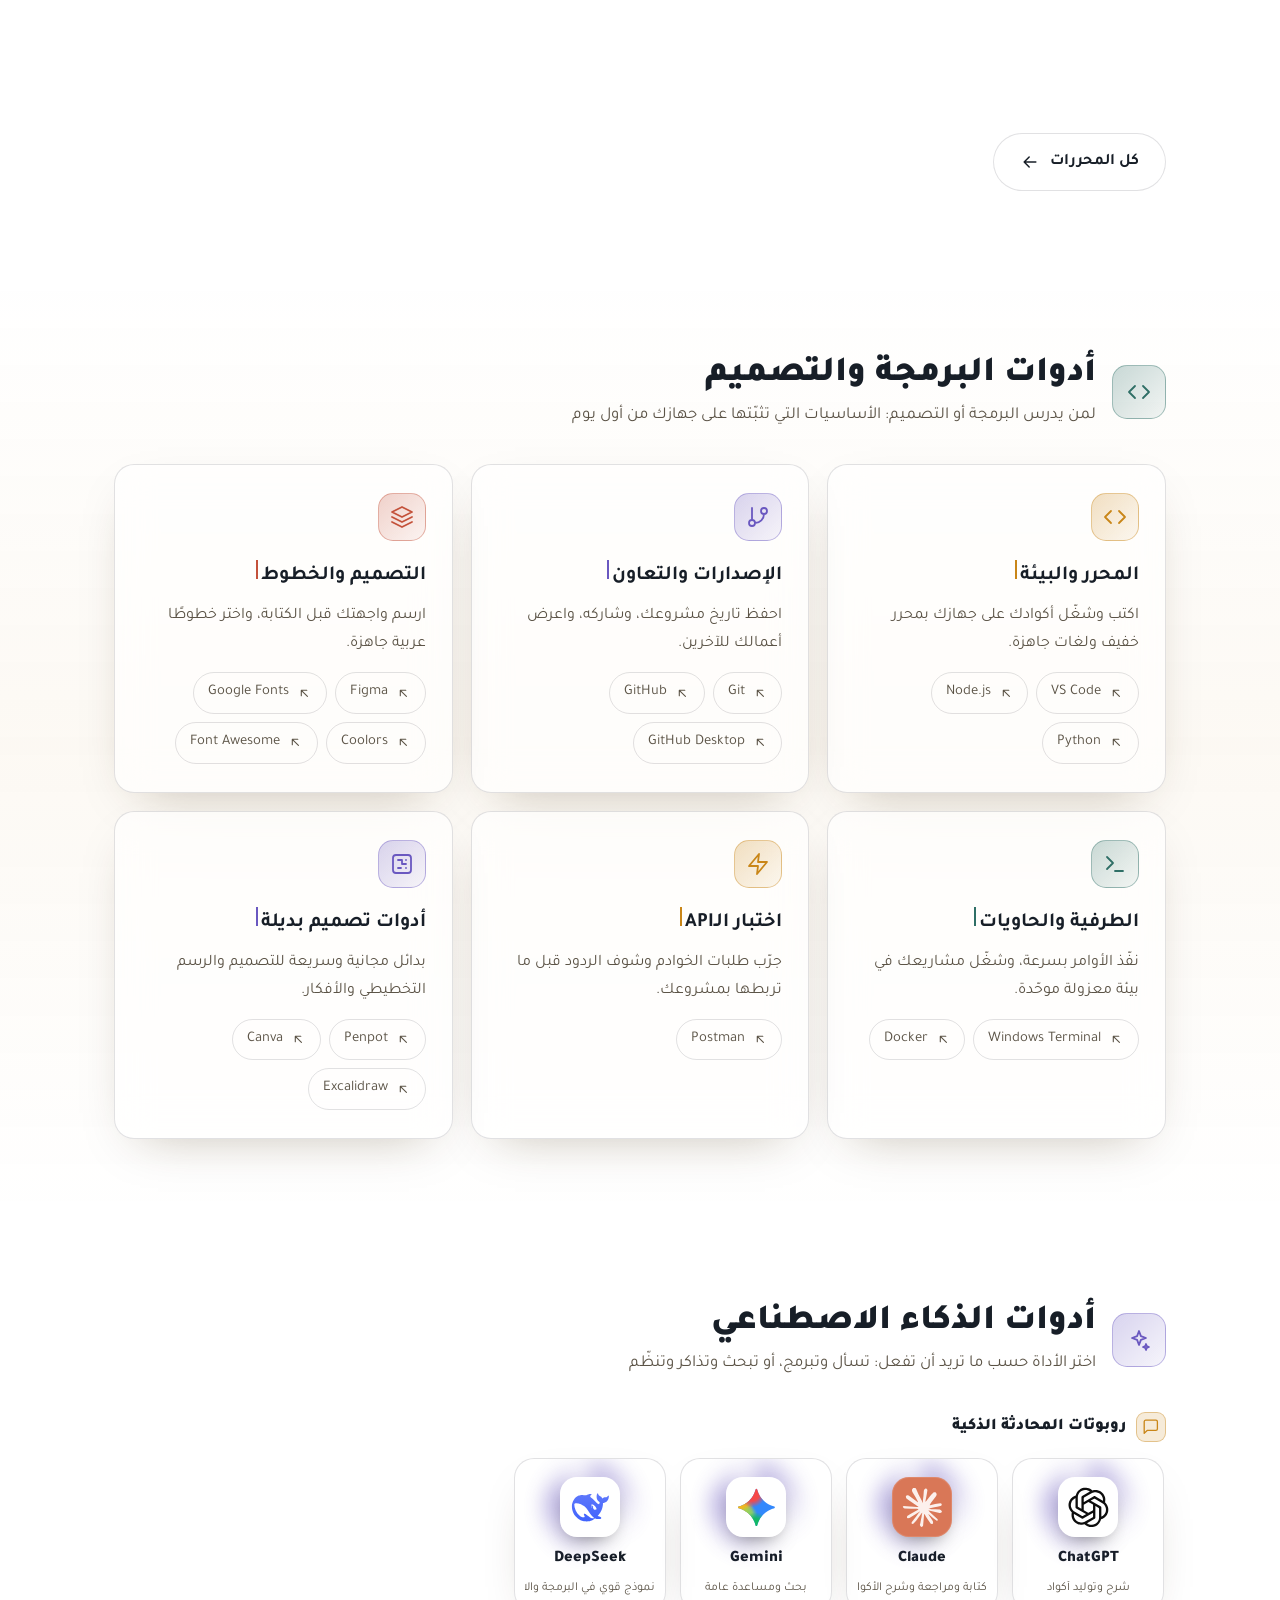
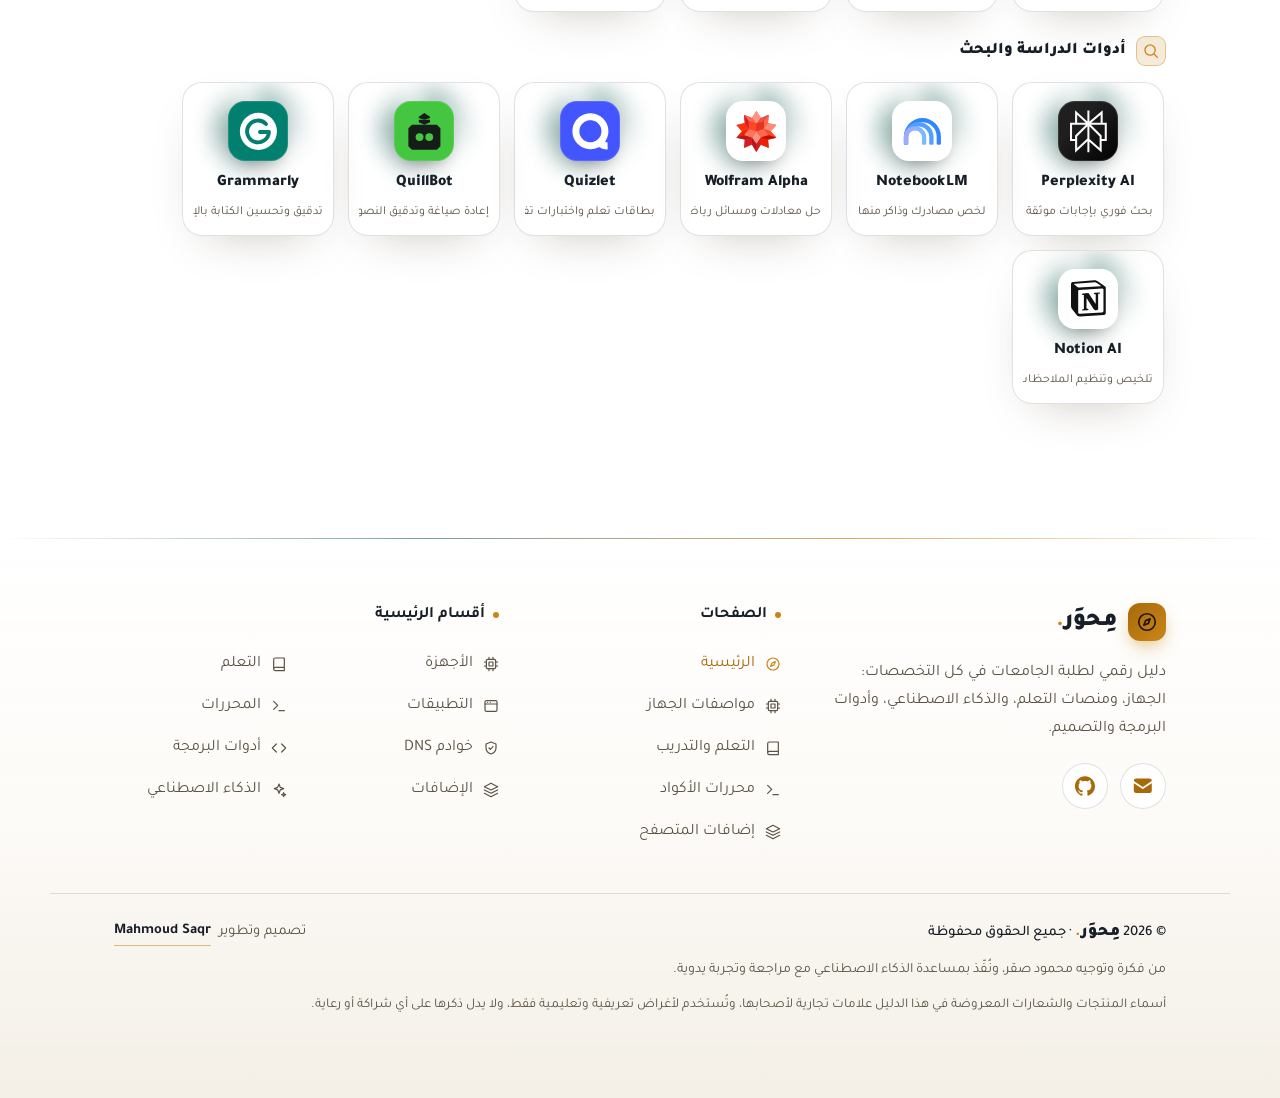
==== commit 95315de3: "Add Codecademy (learn page) and Font Awesome (design tools card)" ====
--- a/index.html
+++ b/index.html
@@ -382,7 +382,7 @@
       <div class="card" style="--c:var(--coral)">
         <span class="ico" style="--c:var(--coral)"><svg class="i"><use href="#layers"/></svg></span>
         <h3>التصميم والخطوط<i class="curs" aria-hidden="true"></i></h3><p>ارسم واجهتك قبل الكتابة، واختر خطوطًا عربية جاهزة.</p>
-        <div class="chips"><a class="chip" href="https://www.figma.com/" target="_blank" rel="noopener"><svg class="i"><use href="#out"/></svg>Figma</a><a class="chip" href="https://fonts.google.com/" target="_blank" rel="noopener"><svg class="i"><use href="#out"/></svg>Google Fonts</a><a class="chip" href="https://coolors.co/" target="_blank" rel="noopener"><svg class="i"><use href="#out"/></svg>Coolors</a></div>
+        <div class="chips"><a class="chip" href="https://www.figma.com/" target="_blank" rel="noopener"><svg class="i"><use href="#out"/></svg>Figma</a><a class="chip" href="https://fonts.google.com/" target="_blank" rel="noopener"><svg class="i"><use href="#out"/></svg>Google Fonts</a><a class="chip" href="https://coolors.co/" target="_blank" rel="noopener"><svg class="i"><use href="#out"/></svg>Coolors</a><a class="chip" href="https://fontawesome.com/" target="_blank" rel="noopener"><svg class="i"><use href="#out"/></svg>Font Awesome</a></div>
       </div>
       <div class="card" style="--c:var(--teal)">
         <span class="ico" style="--c:var(--teal)"><svg class="i"><use href="#terminal"/></svg></span>
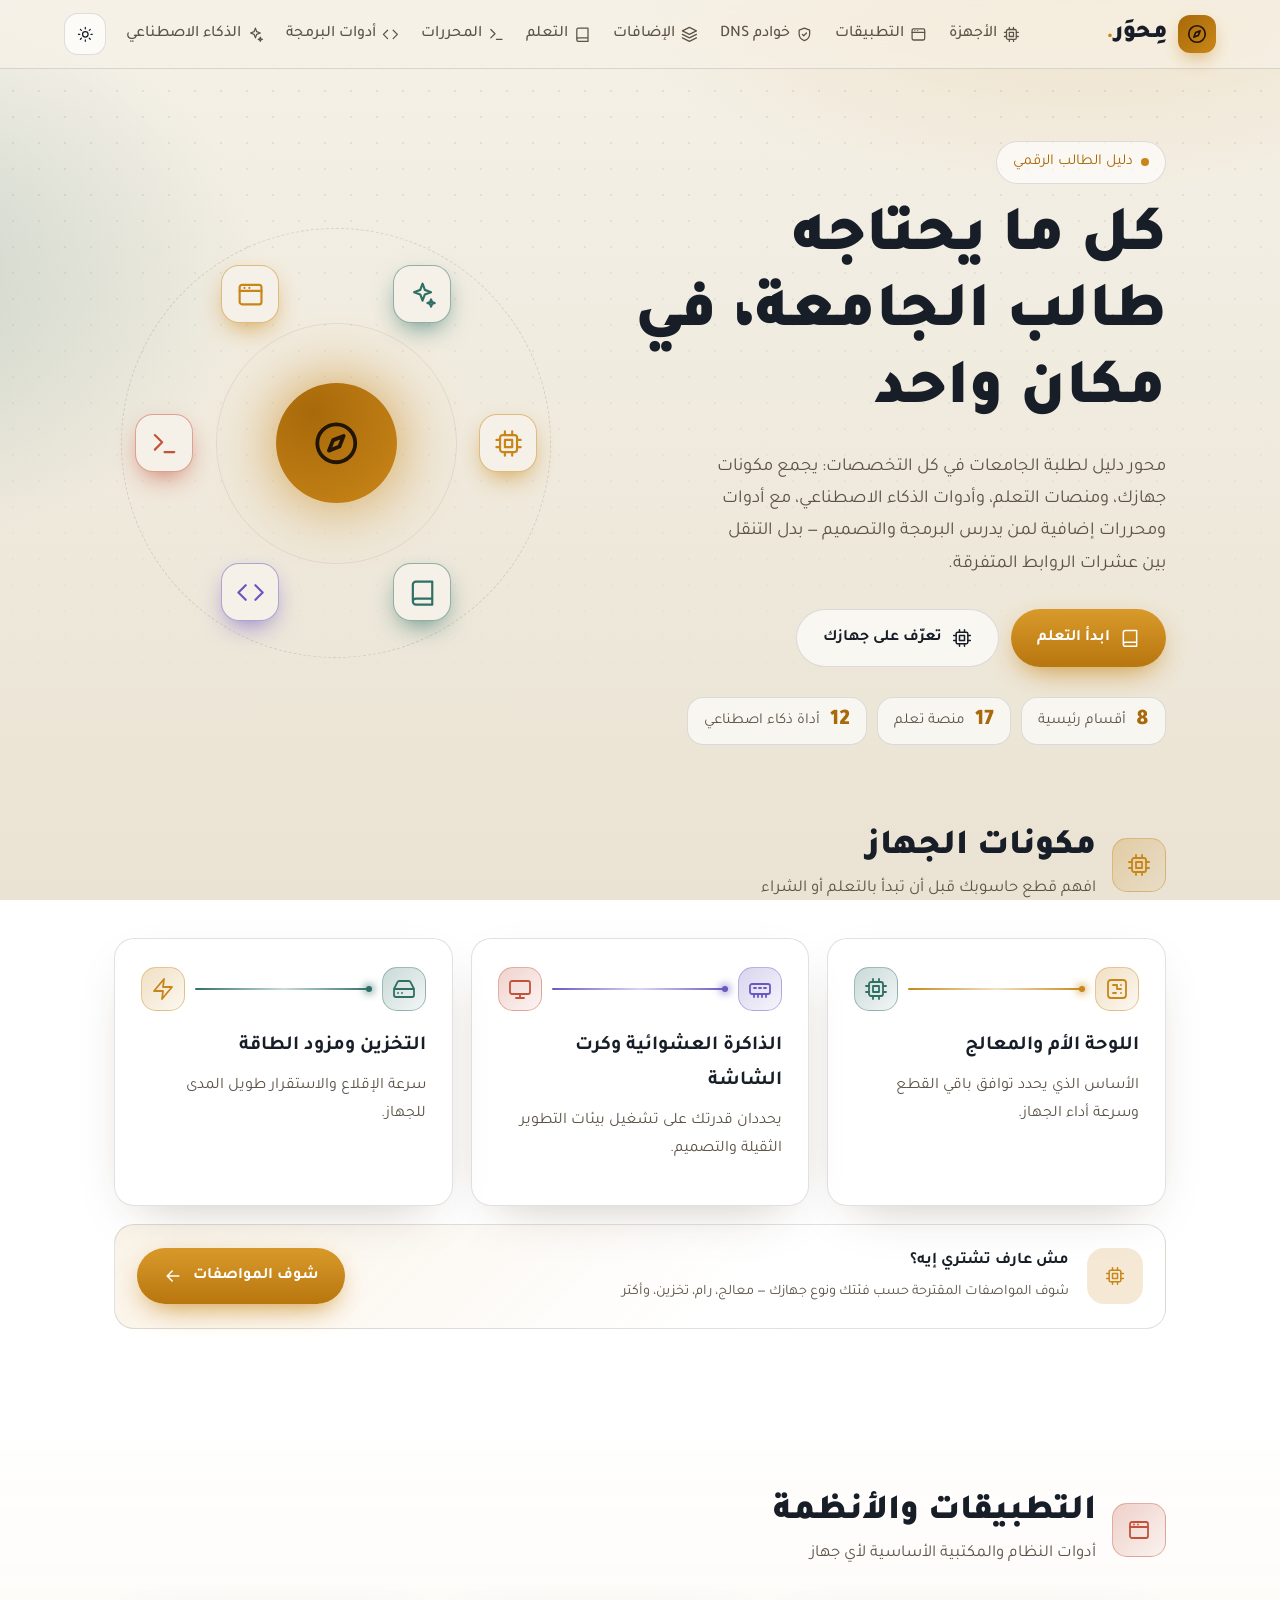
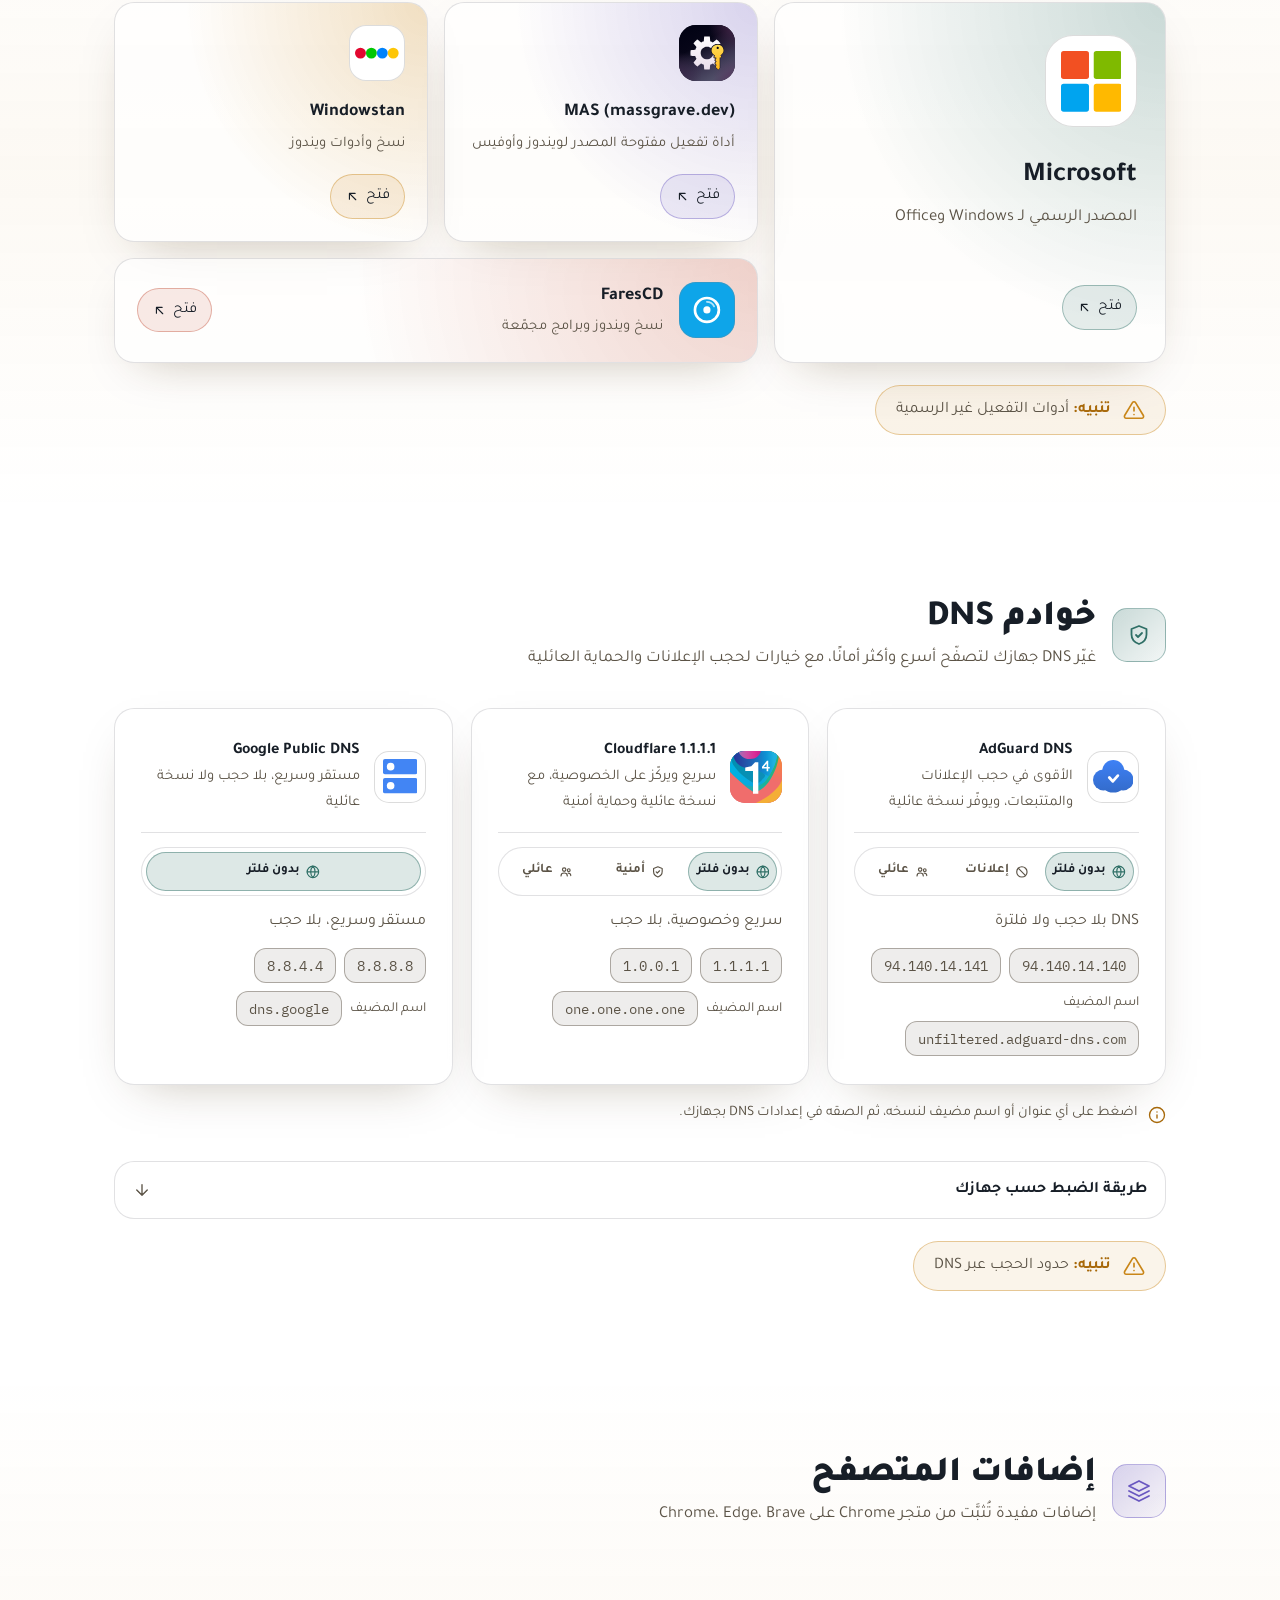
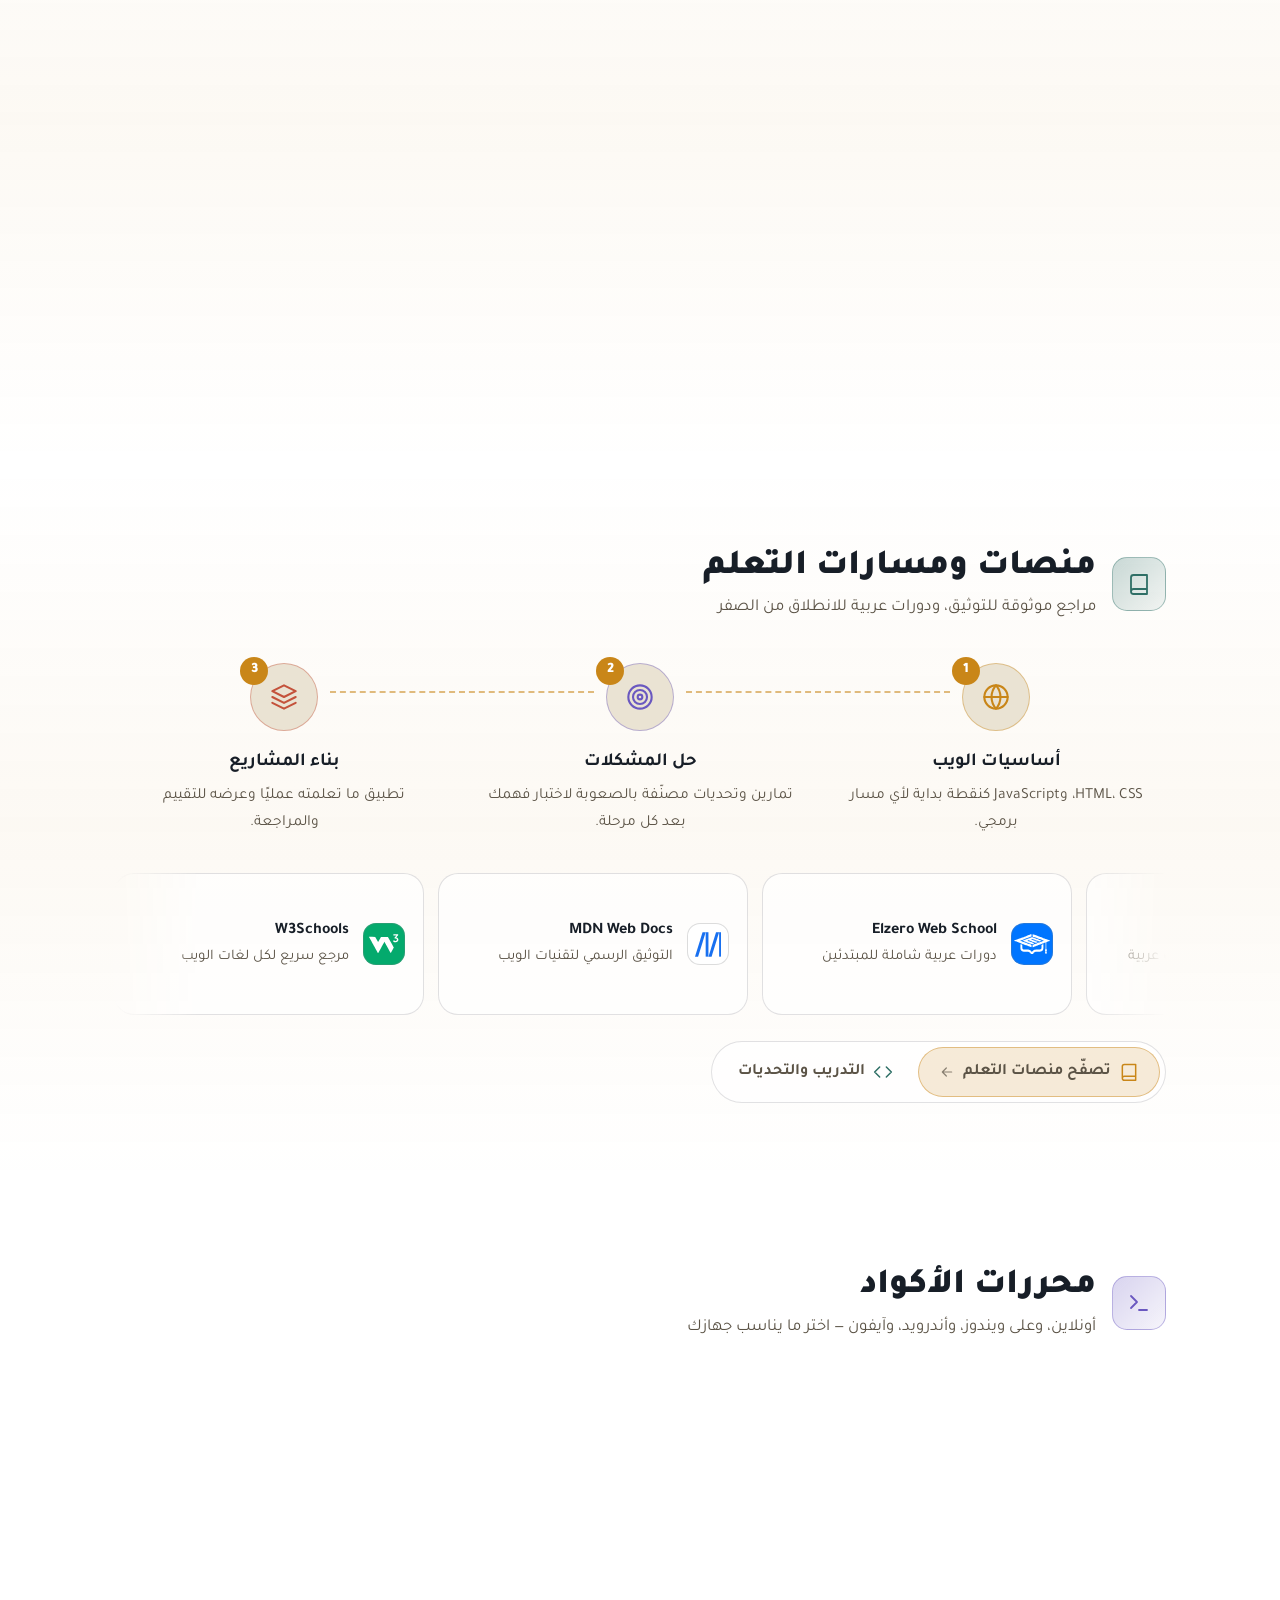
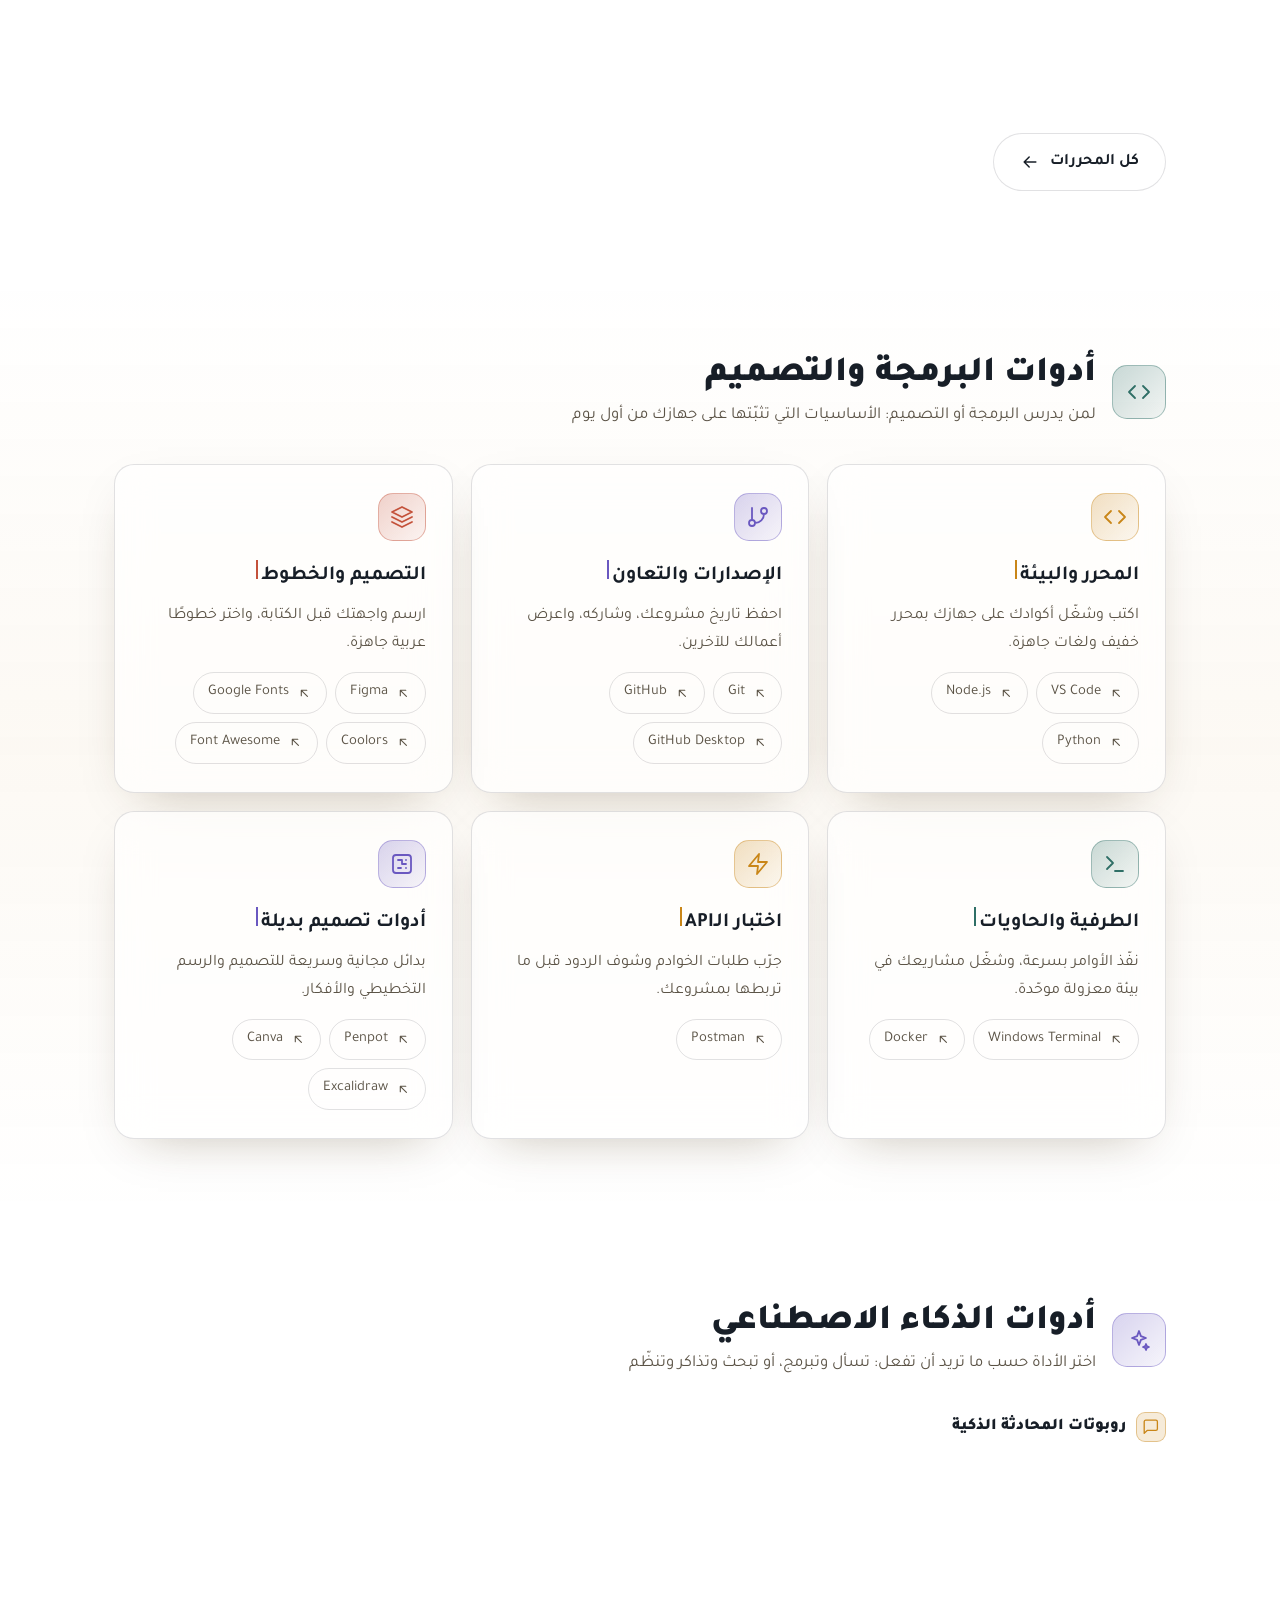
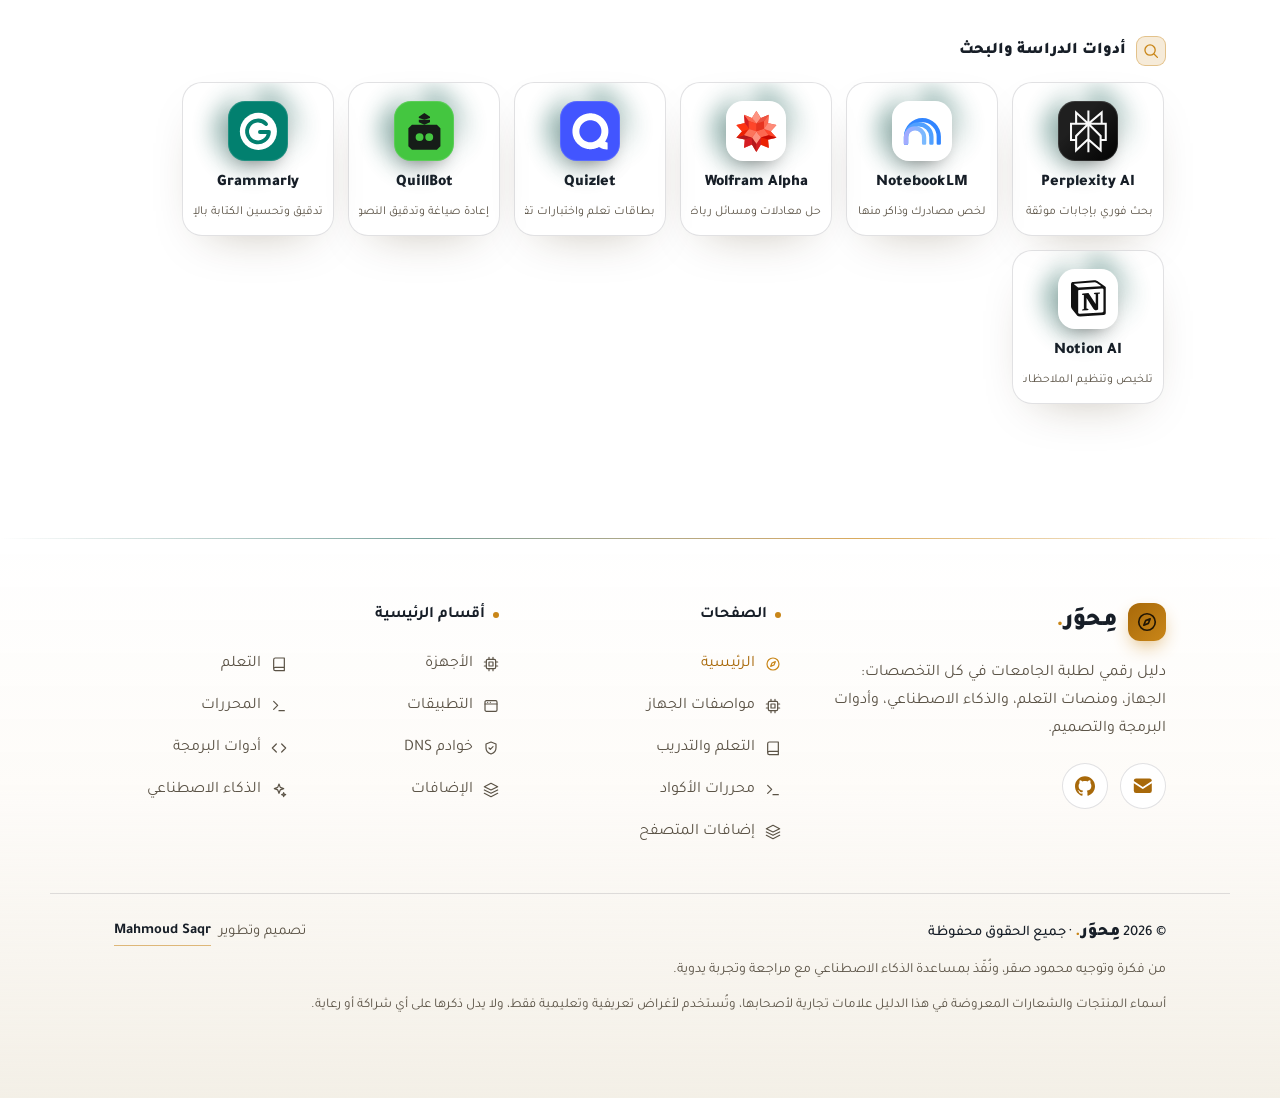
==== commit 83fee95f: "Fix cross-page #section links: jump instantly instead of slow smooth scroll from top" ====
--- a/index.html
+++ b/index.html
@@ -26,6 +26,7 @@
 <link rel="stylesheet" href="assets/css/base.css">
 <link rel="stylesheet" href="assets/css/components.css">
 <link rel="stylesheet" href="assets/css/home.css">
+<script>if(location.hash)document.documentElement.classList.add("jump")</script>
 </head>
 <body id="top" data-page="home">
 <a class="skip" href="#main">تخطَّ إلى المحتوى</a>
--- a/assets/css/base.css
+++ b/assets/css/base.css
@@ -21,6 +21,7 @@
 
 /* ---- reset & base ---- */
 *{box-sizing:border-box}
+html.jump{scroll-behavior:auto!important}
 html{scroll-behavior:smooth;scroll-padding-top:calc(var(--hh) + var(--sh) + 16px);-webkit-text-size-adjust:100%;overflow-x:hidden;width:100%}
 body{
   margin:0;color:var(--text);font-family:'Tajawal',system-ui,sans-serif;line-height:1.75;overflow-x:clip; /* clip (not hidden) so the sticky header can stick */
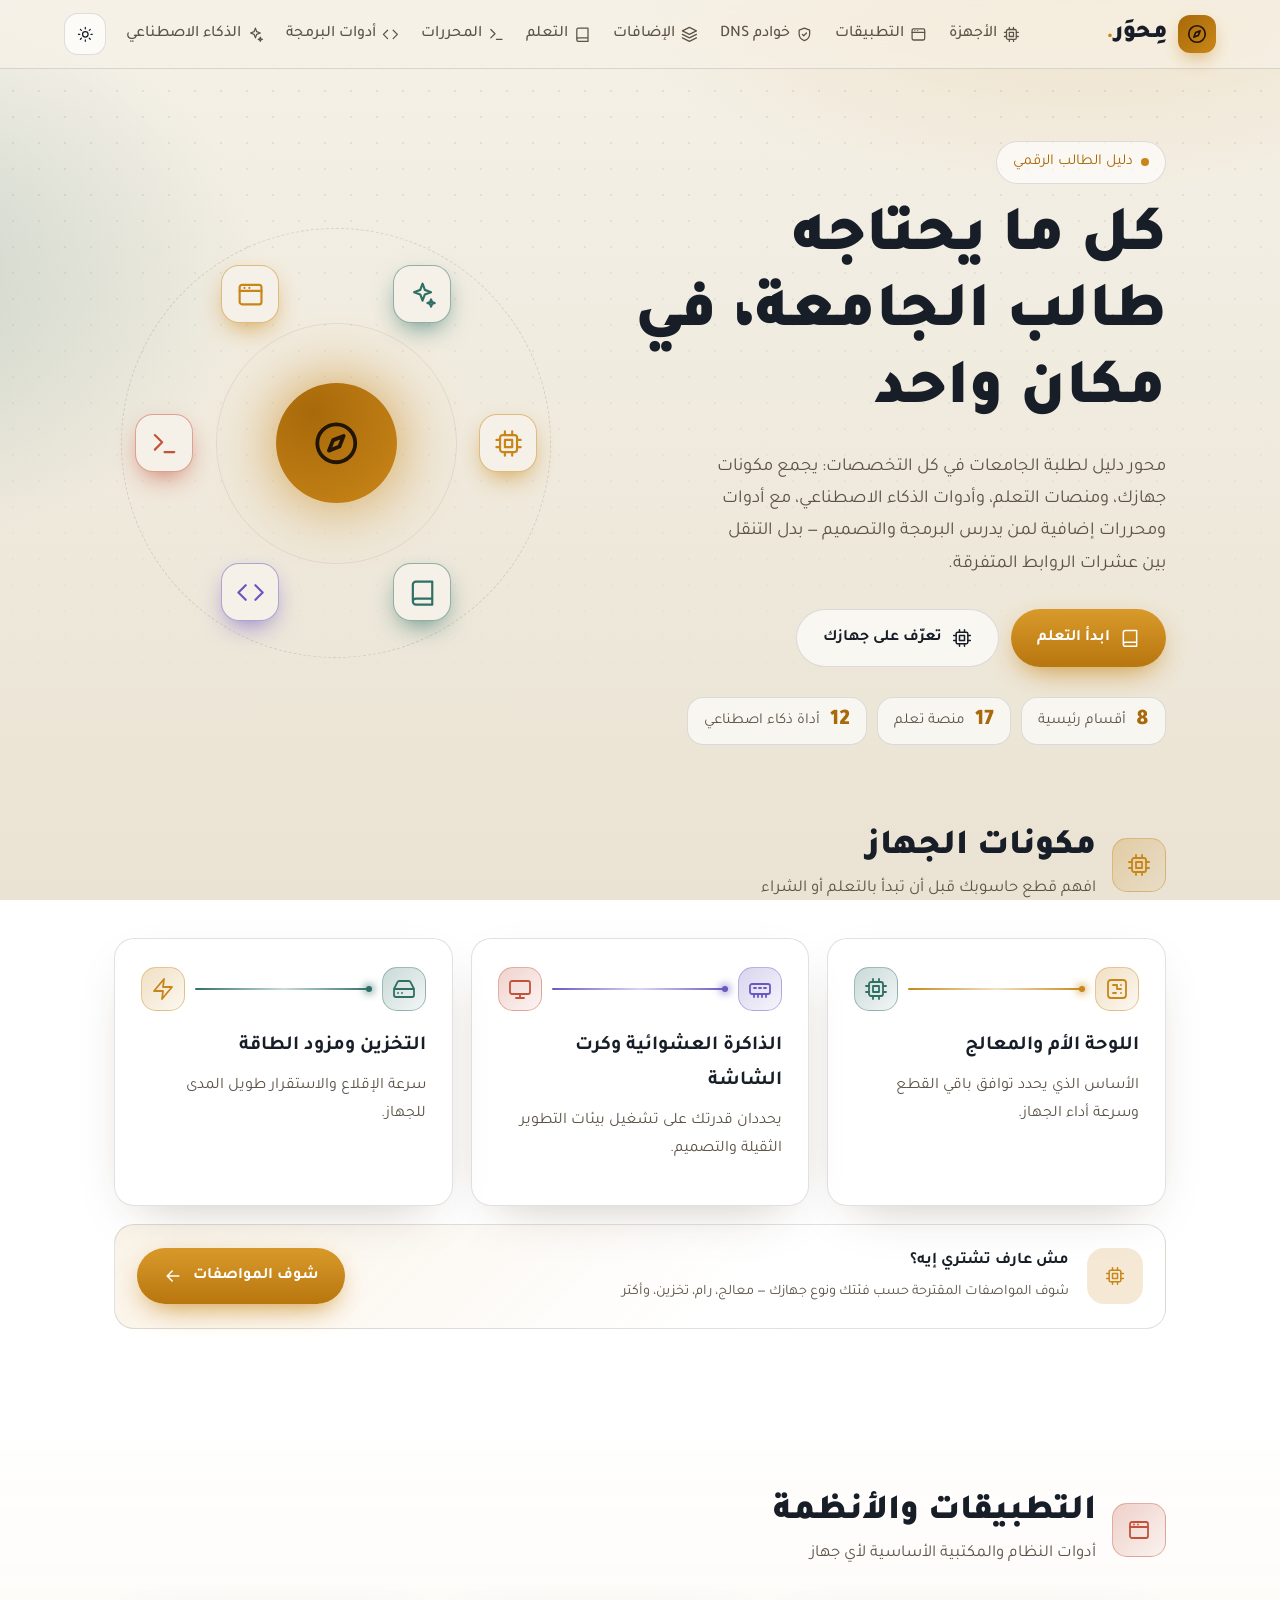
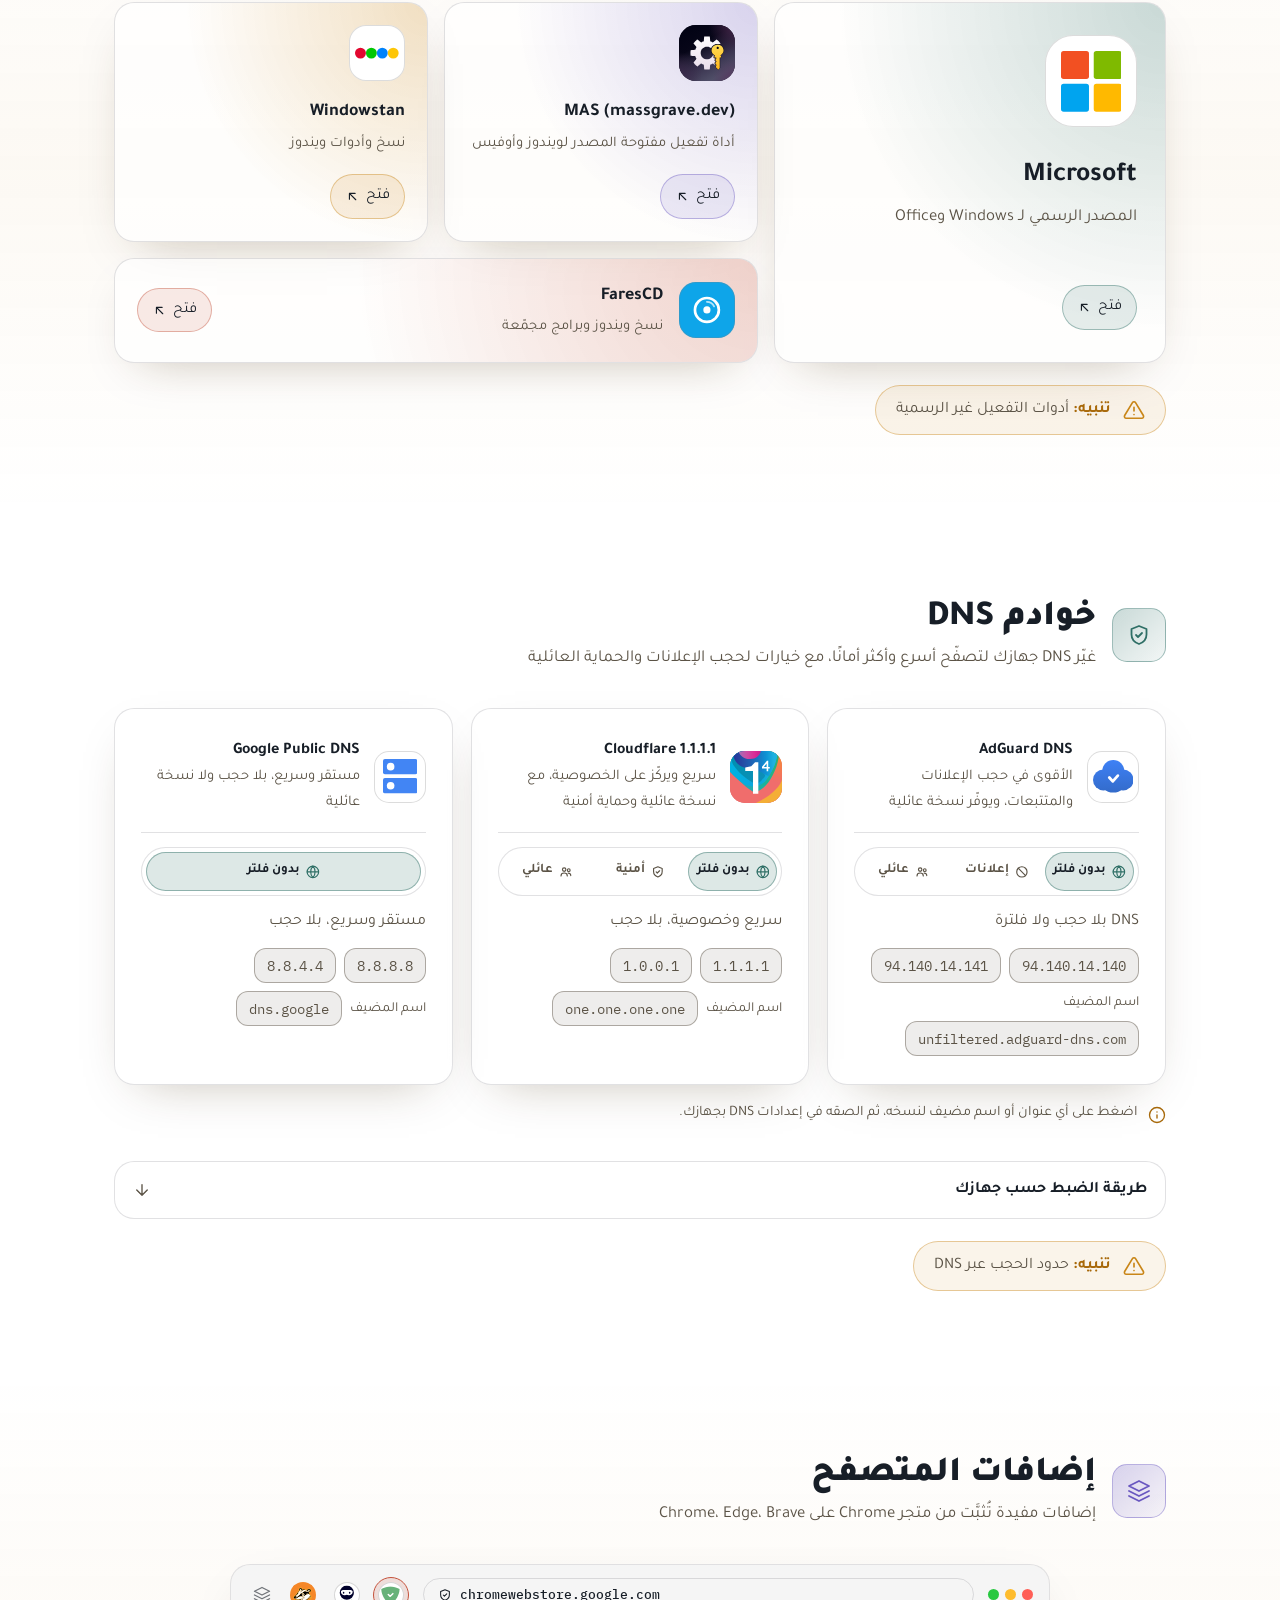
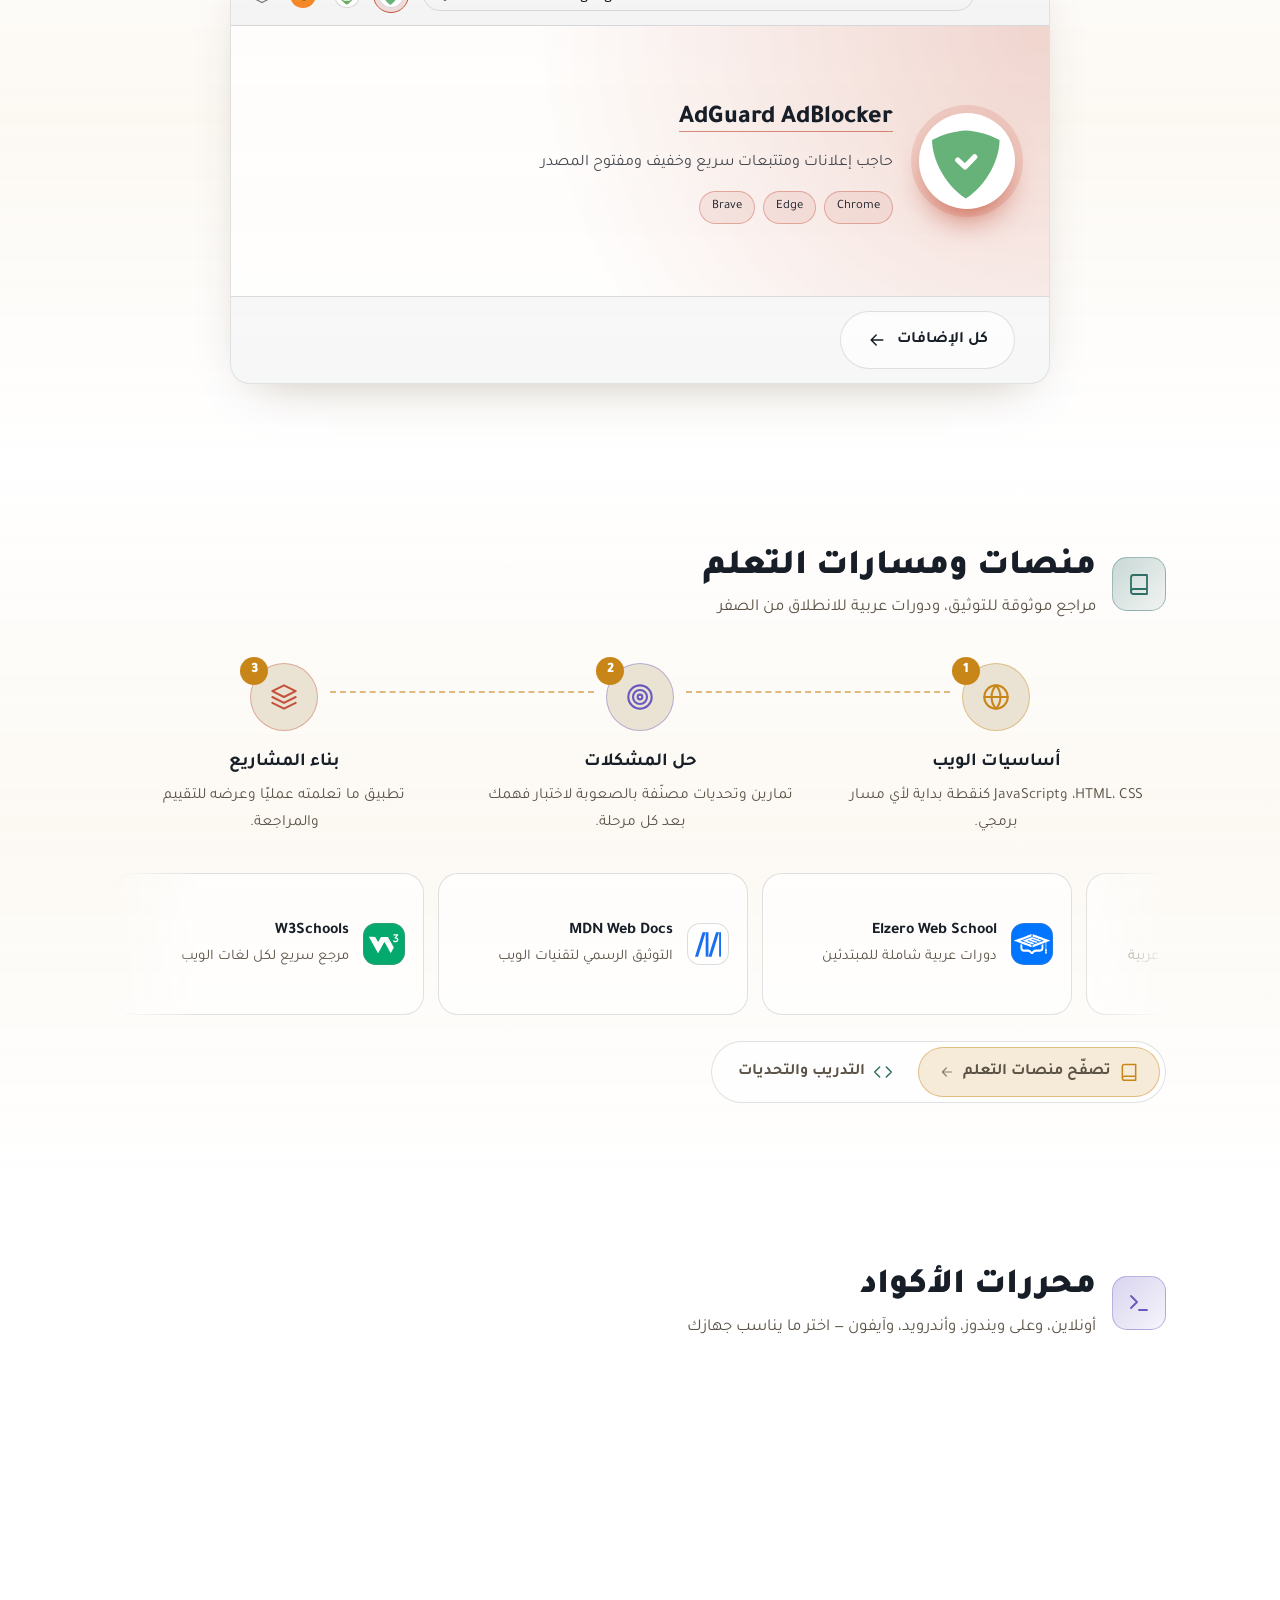
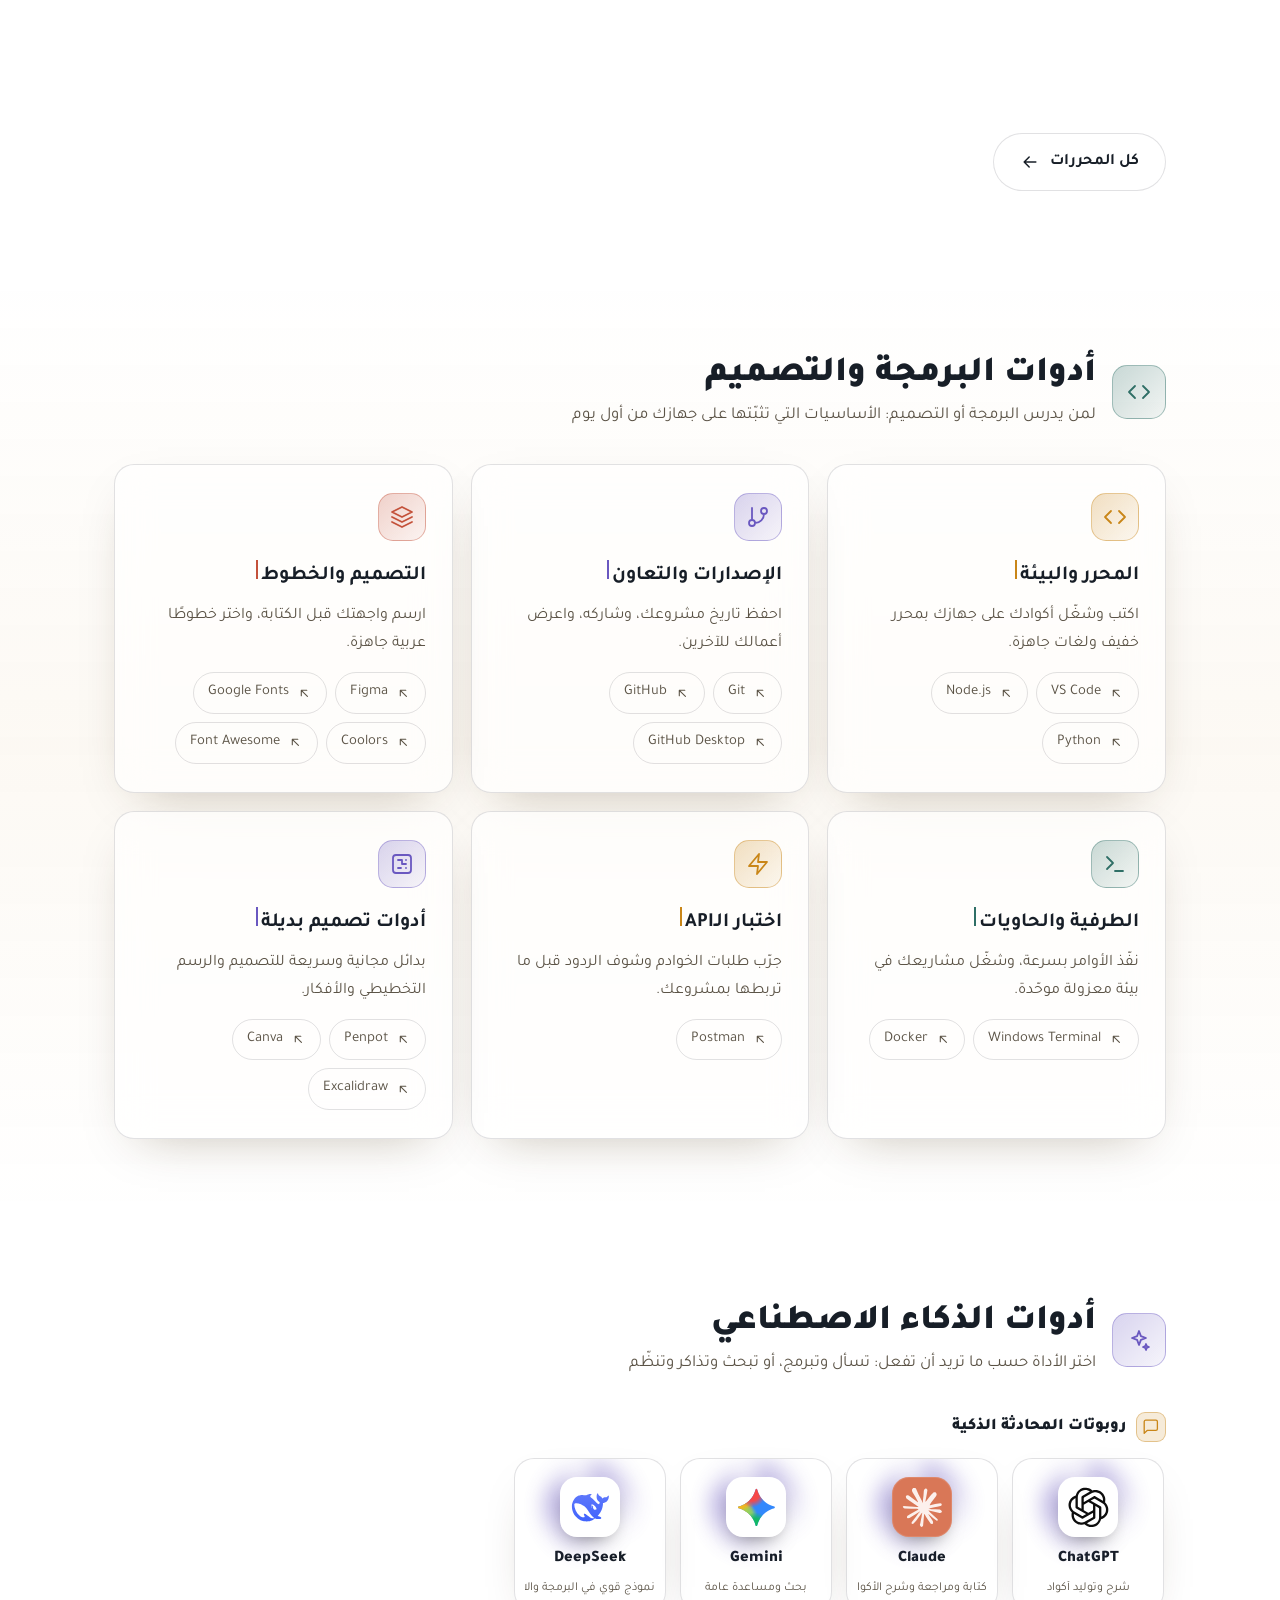
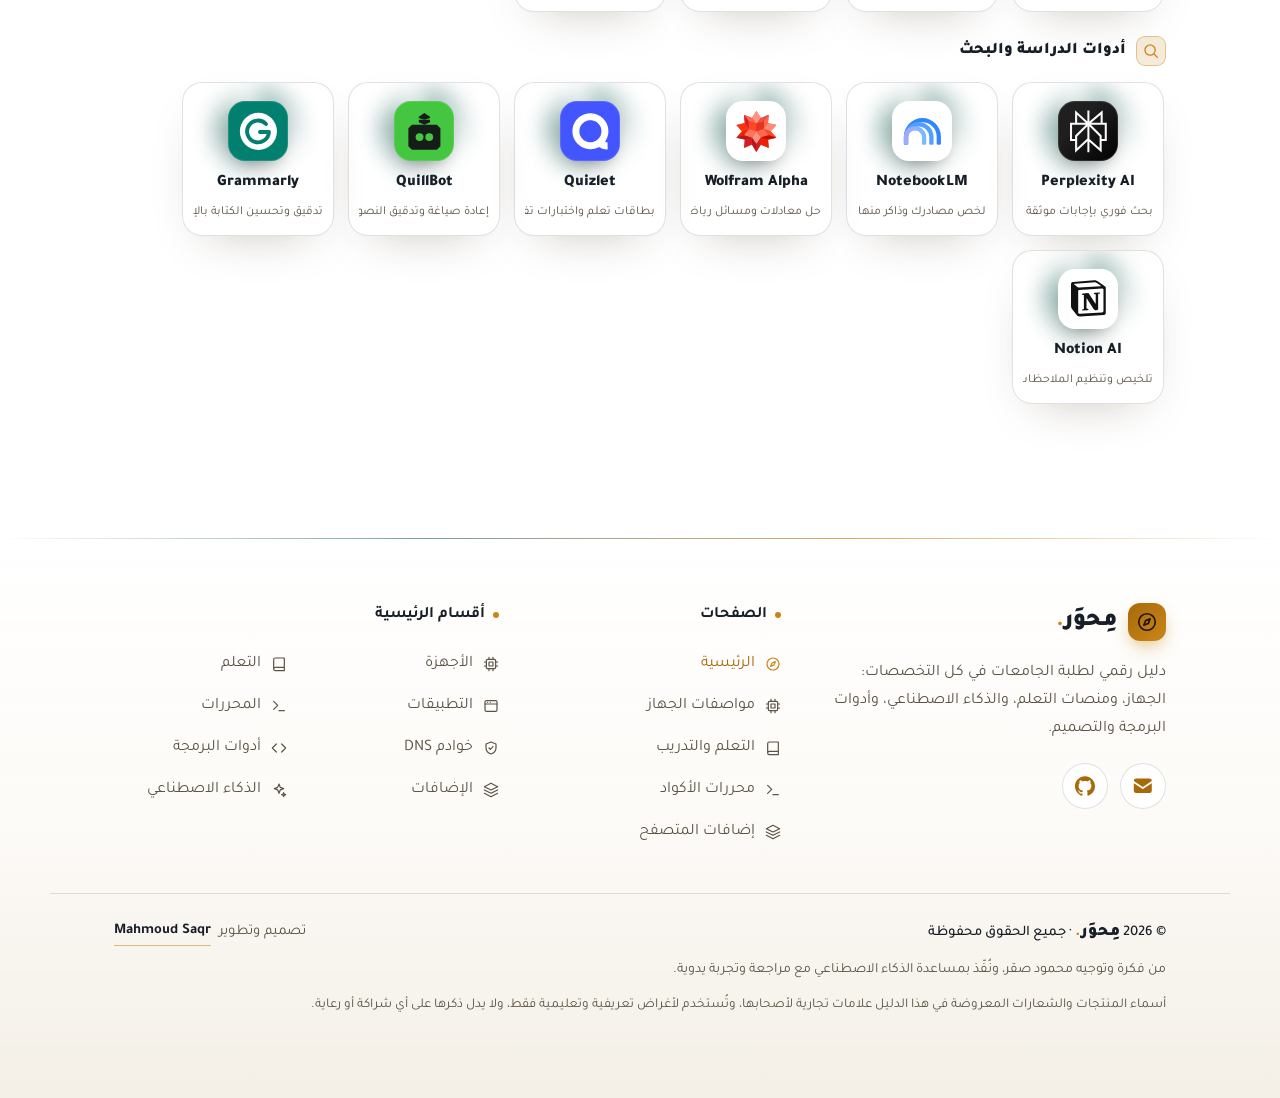
==== commit 6f8188e7: "Revert "Fix cross-page #section links: jump instantly instead of slow smooth scroll from top" This r" ====
--- a/index.html
+++ b/index.html
@@ -26,7 +26,6 @@
 <link rel="stylesheet" href="assets/css/base.css">
 <link rel="stylesheet" href="assets/css/components.css">
 <link rel="stylesheet" href="assets/css/home.css">
-<script>if(location.hash)document.documentElement.classList.add("jump")</script>
 </head>
 <body id="top" data-page="home">
 <a class="skip" href="#main">تخطَّ إلى المحتوى</a>
--- a/assets/css/base.css
+++ b/assets/css/base.css
@@ -21,7 +21,6 @@
 
 /* ---- reset & base ---- */
 *{box-sizing:border-box}
-html.jump{scroll-behavior:auto!important}
 html{scroll-behavior:smooth;scroll-padding-top:calc(var(--hh) + var(--sh) + 16px);-webkit-text-size-adjust:100%;overflow-x:hidden;width:100%}
 body{
   margin:0;color:var(--text);font-family:'Tajawal',system-ui,sans-serif;line-height:1.75;overflow-x:clip; /* clip (not hidden) so the sticky header can stick */
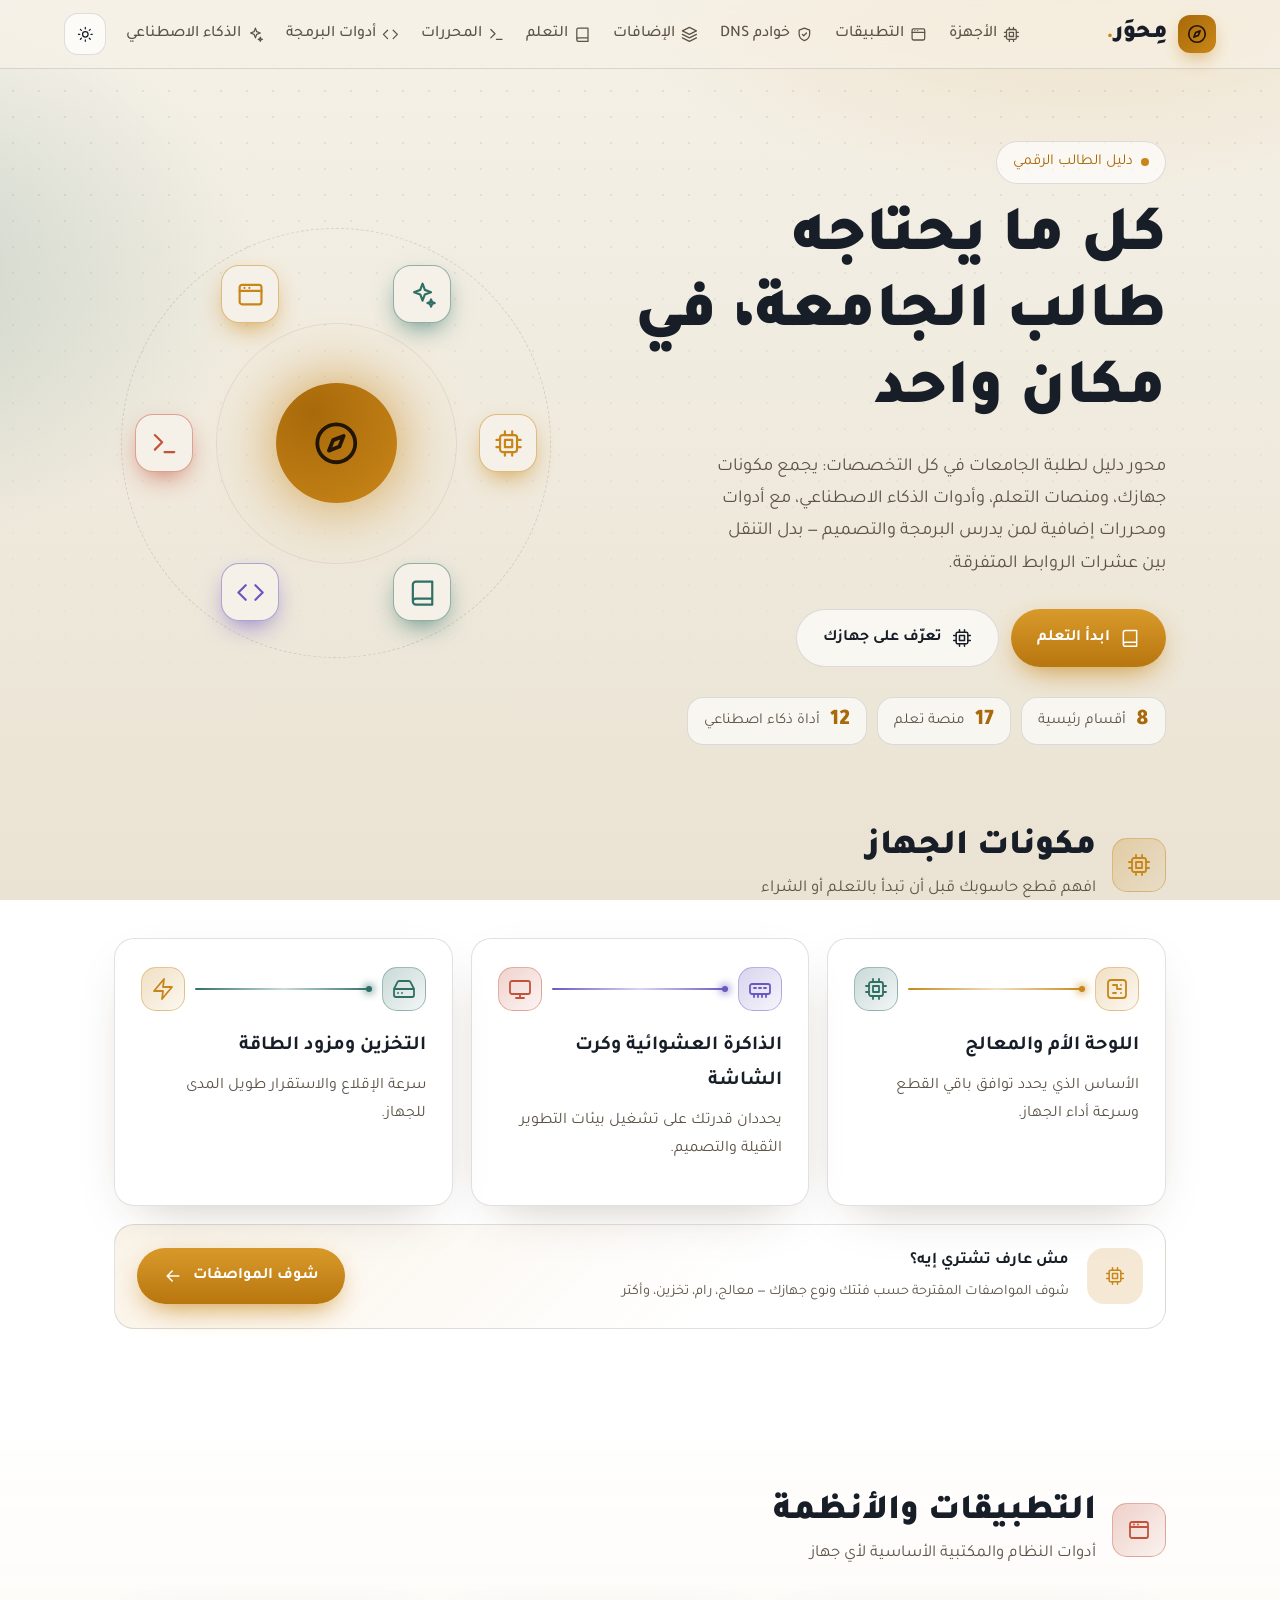
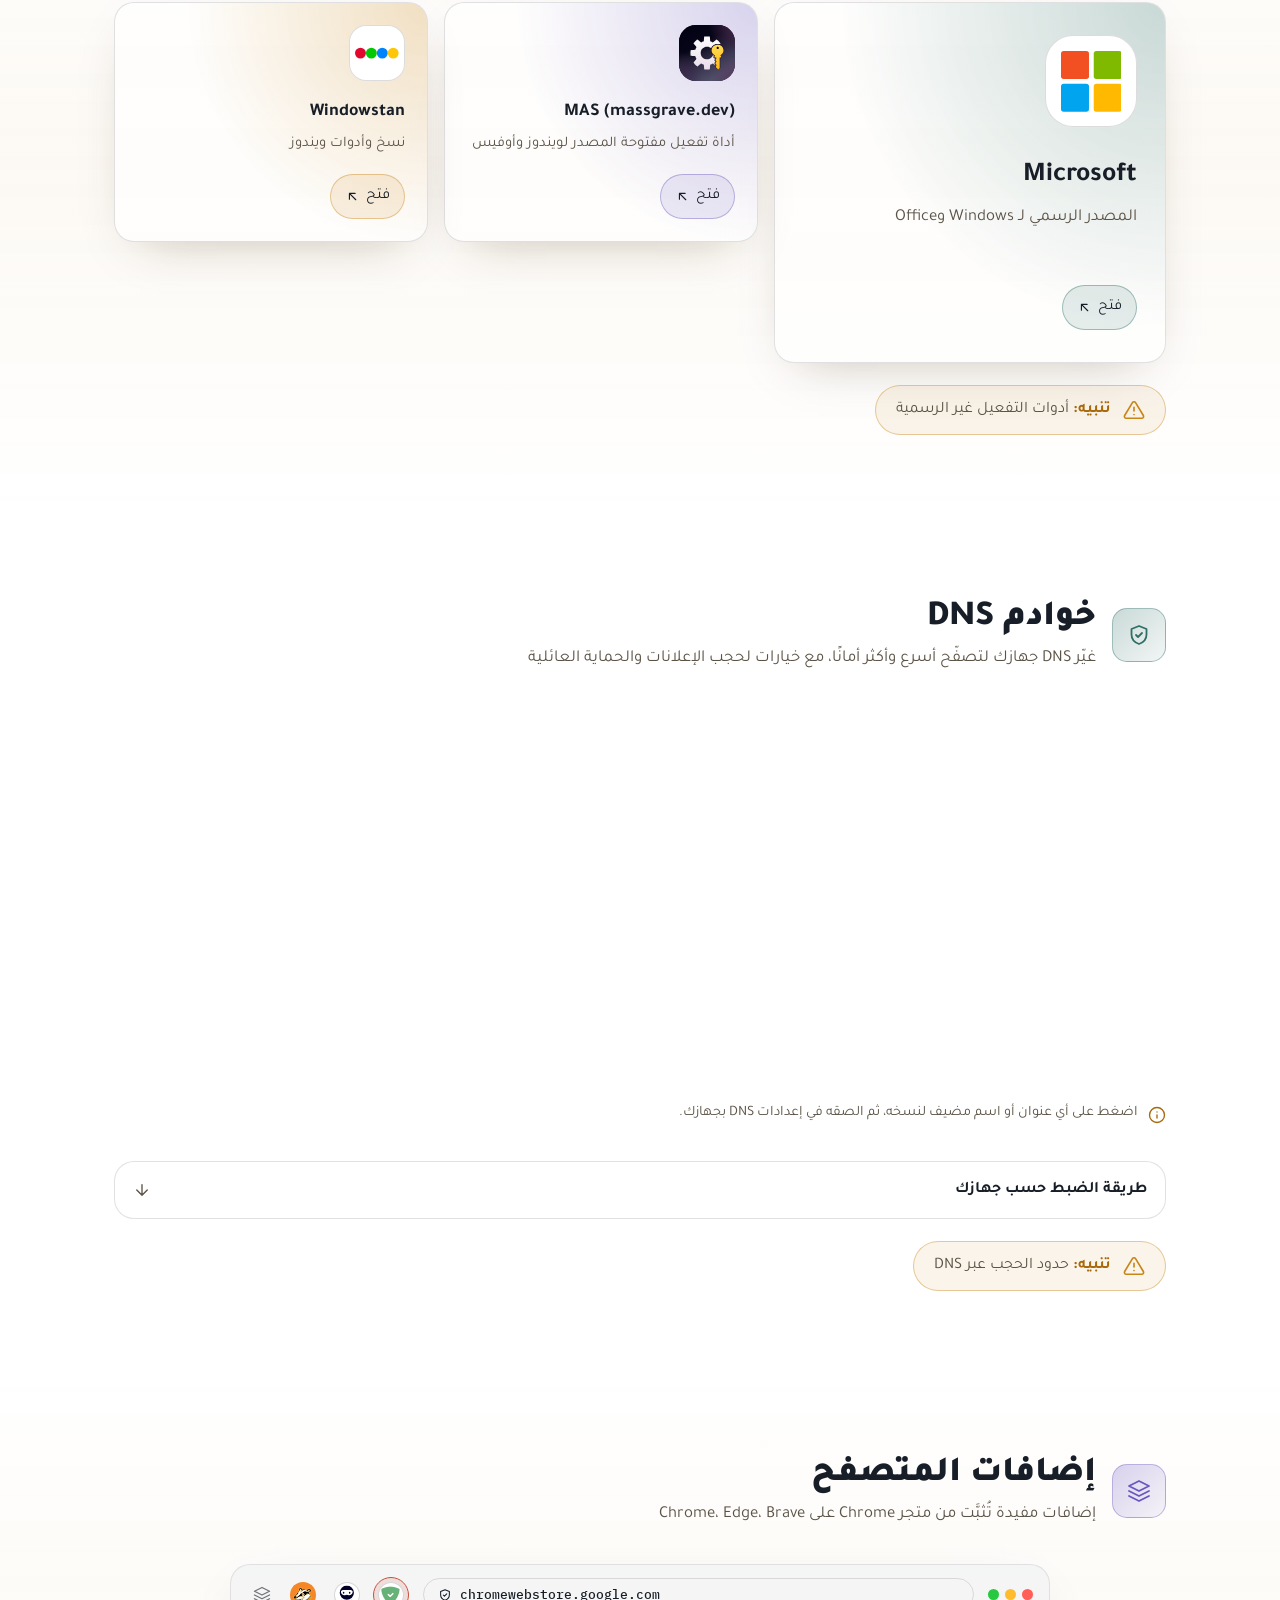
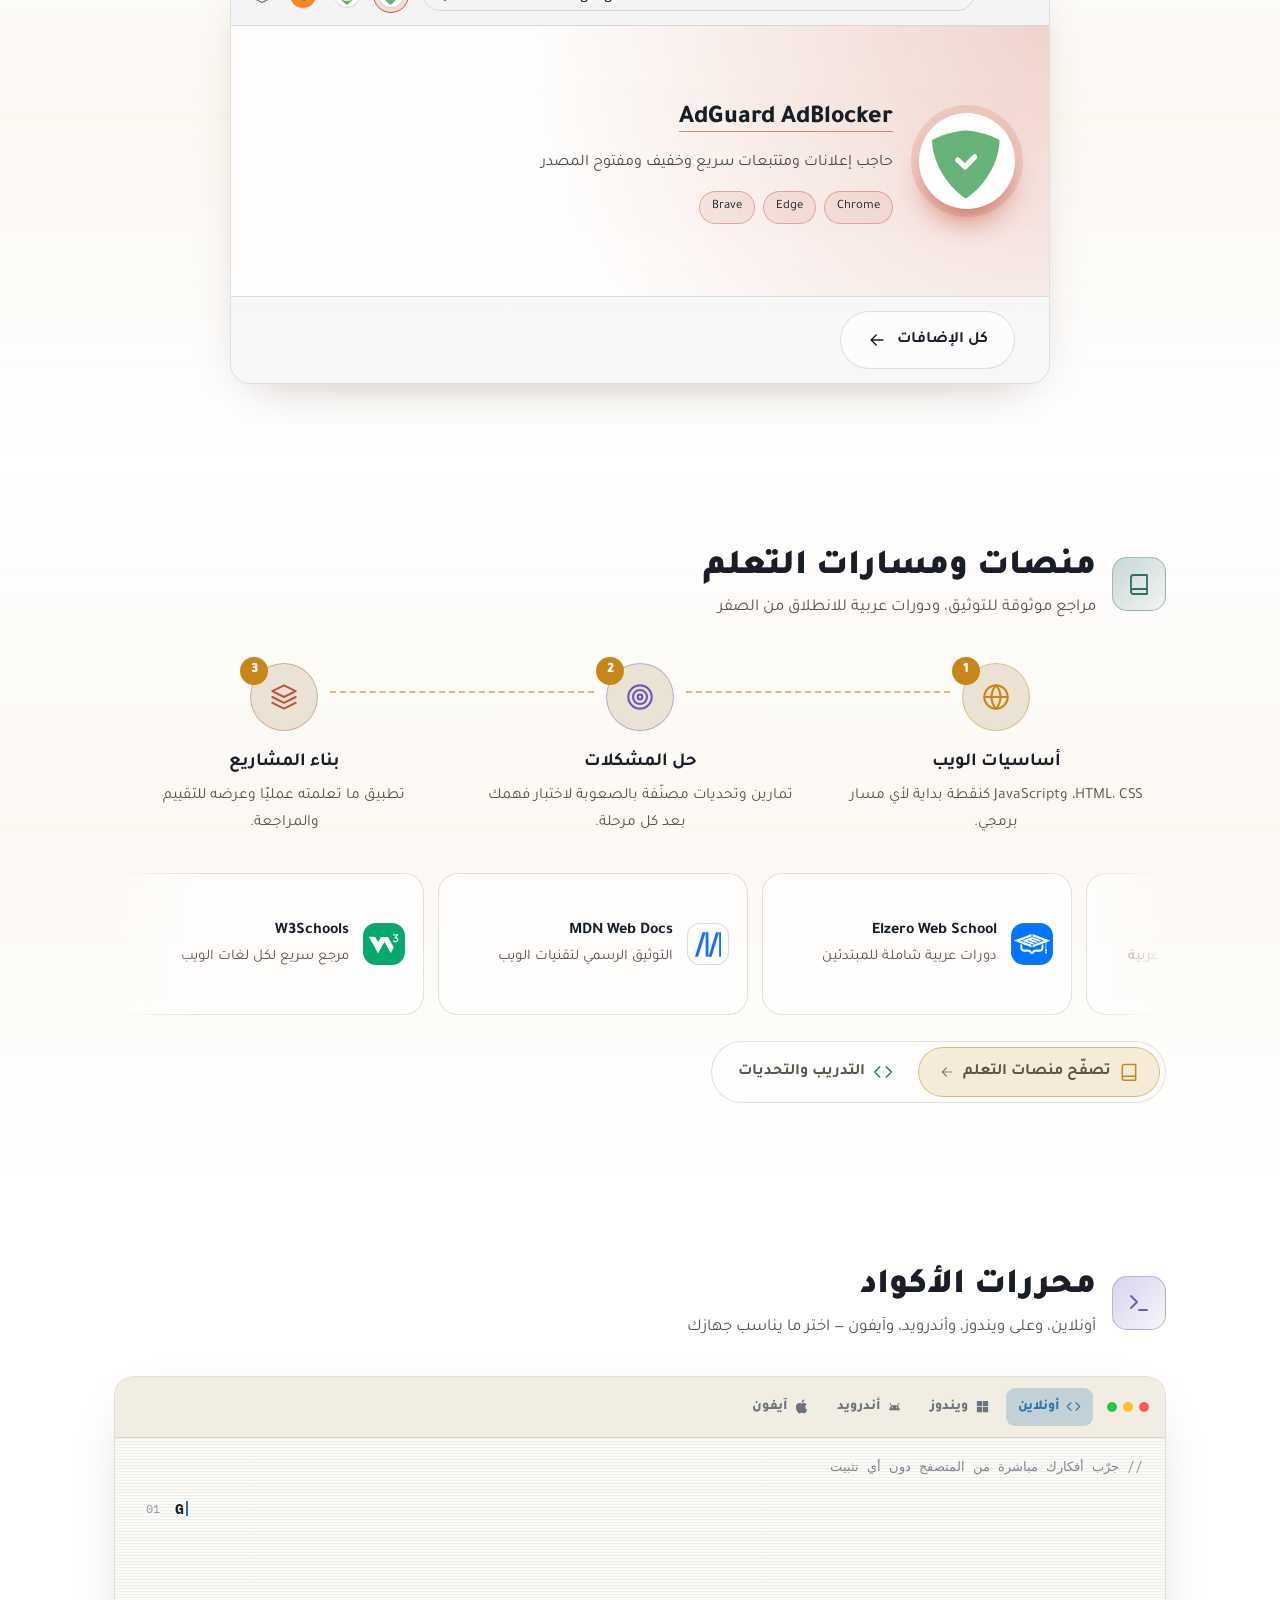
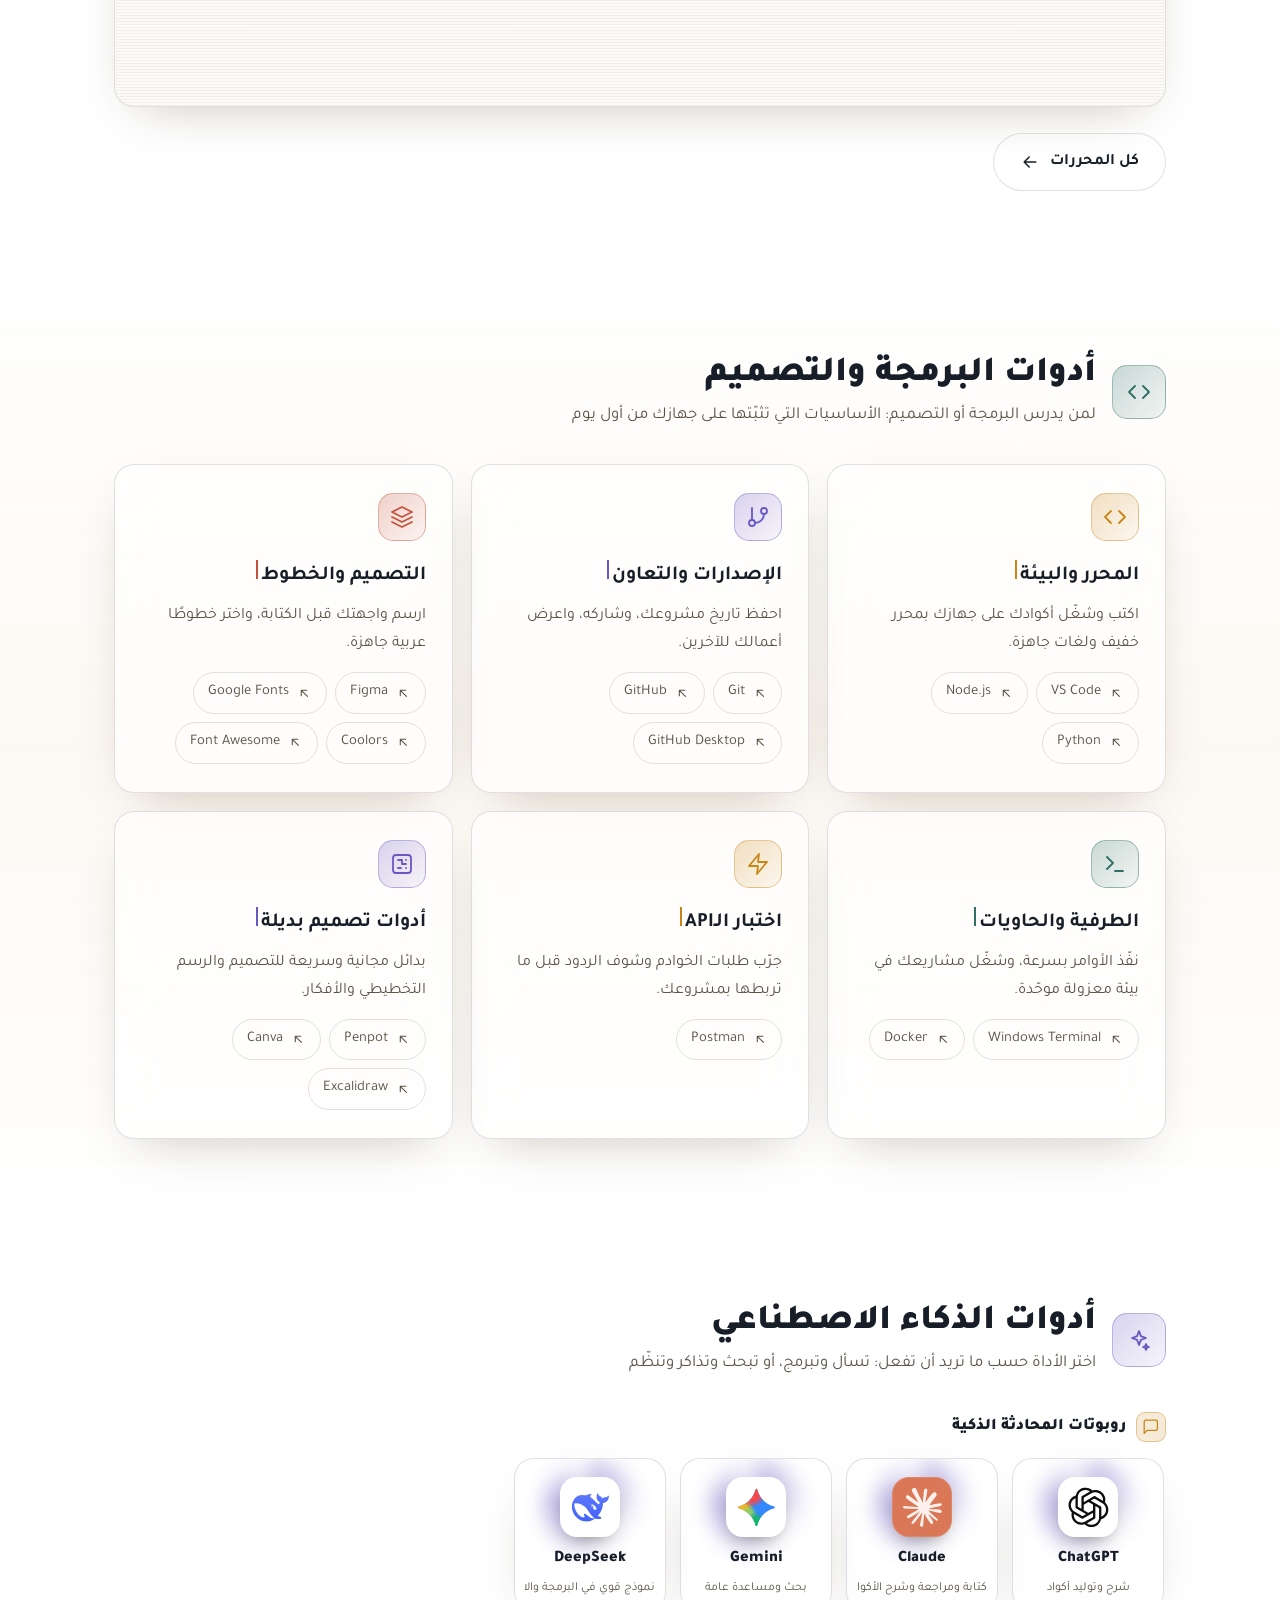
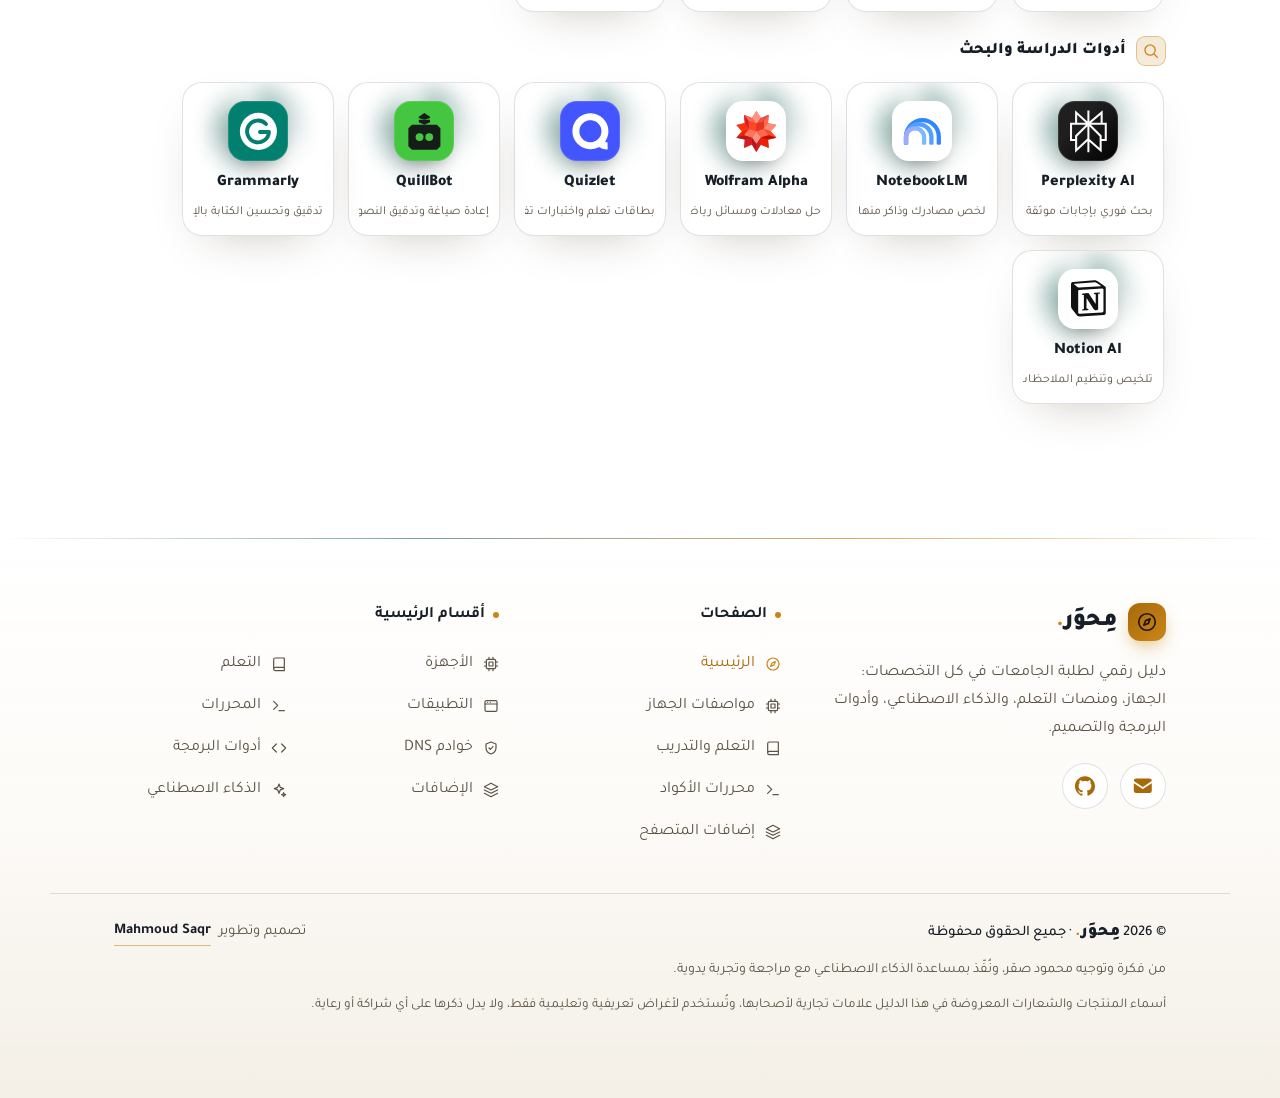
==== commit 340cb492: "Side menu: same items and links as the footer; reliable #section links" ====
--- a/index.html
+++ b/index.html
@@ -107,14 +107,14 @@
       <a href="editors.html"><svg class="i"><use href="#terminal"/></svg>محررات الأكواد</a>
       <a href="extensions.html"><svg class="i"><use href="#layers"/></svg>إضافات المتصفح</a>
       <p class="dhead">أقسام الصفحة الرئيسية</p>
-      <a href="#hardware"><svg class="i"><use href="#cpu"/></svg>الأجهزة</a>
-      <a href="#apps"><svg class="i"><use href="#window"/></svg>التطبيقات</a>
-      <a href="#dns"><svg class="i"><use href="#shield"/></svg>خوادم DNS</a>
-      <a href="#extensions"><svg class="i"><use href="#layers"/></svg>الإضافات</a>
-      <a href="#platforms"><svg class="i"><use href="#book"/></svg>التعلم</a>
-      <a href="#editors"><svg class="i"><use href="#terminal"/></svg>المحررات</a>
-      <a href="#tools"><svg class="i"><use href="#code"/></svg>أدوات البرمجة</a>
-      <a href="#ai"><svg class="i"><use href="#sparkles"/></svg>الذكاء الاصطناعي</a>
+      <a href="index.html#hardware"><svg class="i"><use href="#cpu"/></svg>الأجهزة</a>
+      <a href="index.html#apps"><svg class="i"><use href="#window"/></svg>التطبيقات</a>
+      <a href="index.html#dns"><svg class="i"><use href="#shield"/></svg>خوادم DNS</a>
+      <a href="index.html#extensions"><svg class="i"><use href="#layers"/></svg>الإضافات</a>
+      <a href="index.html#platforms"><svg class="i"><use href="#book"/></svg>التعلم</a>
+      <a href="index.html#editors"><svg class="i"><use href="#terminal"/></svg>المحررات</a>
+      <a href="index.html#tools"><svg class="i"><use href="#code"/></svg>أدوات البرمجة</a>
+      <a href="index.html#ai"><svg class="i"><use href="#sparkles"/></svg>الذكاء الاصطناعي</a>
 </div>
 
 <button class="totop" id="topBtn" aria-label="العودة لأعلى الصفحة"><svg class="i"><use href="#up"/></svg></button>
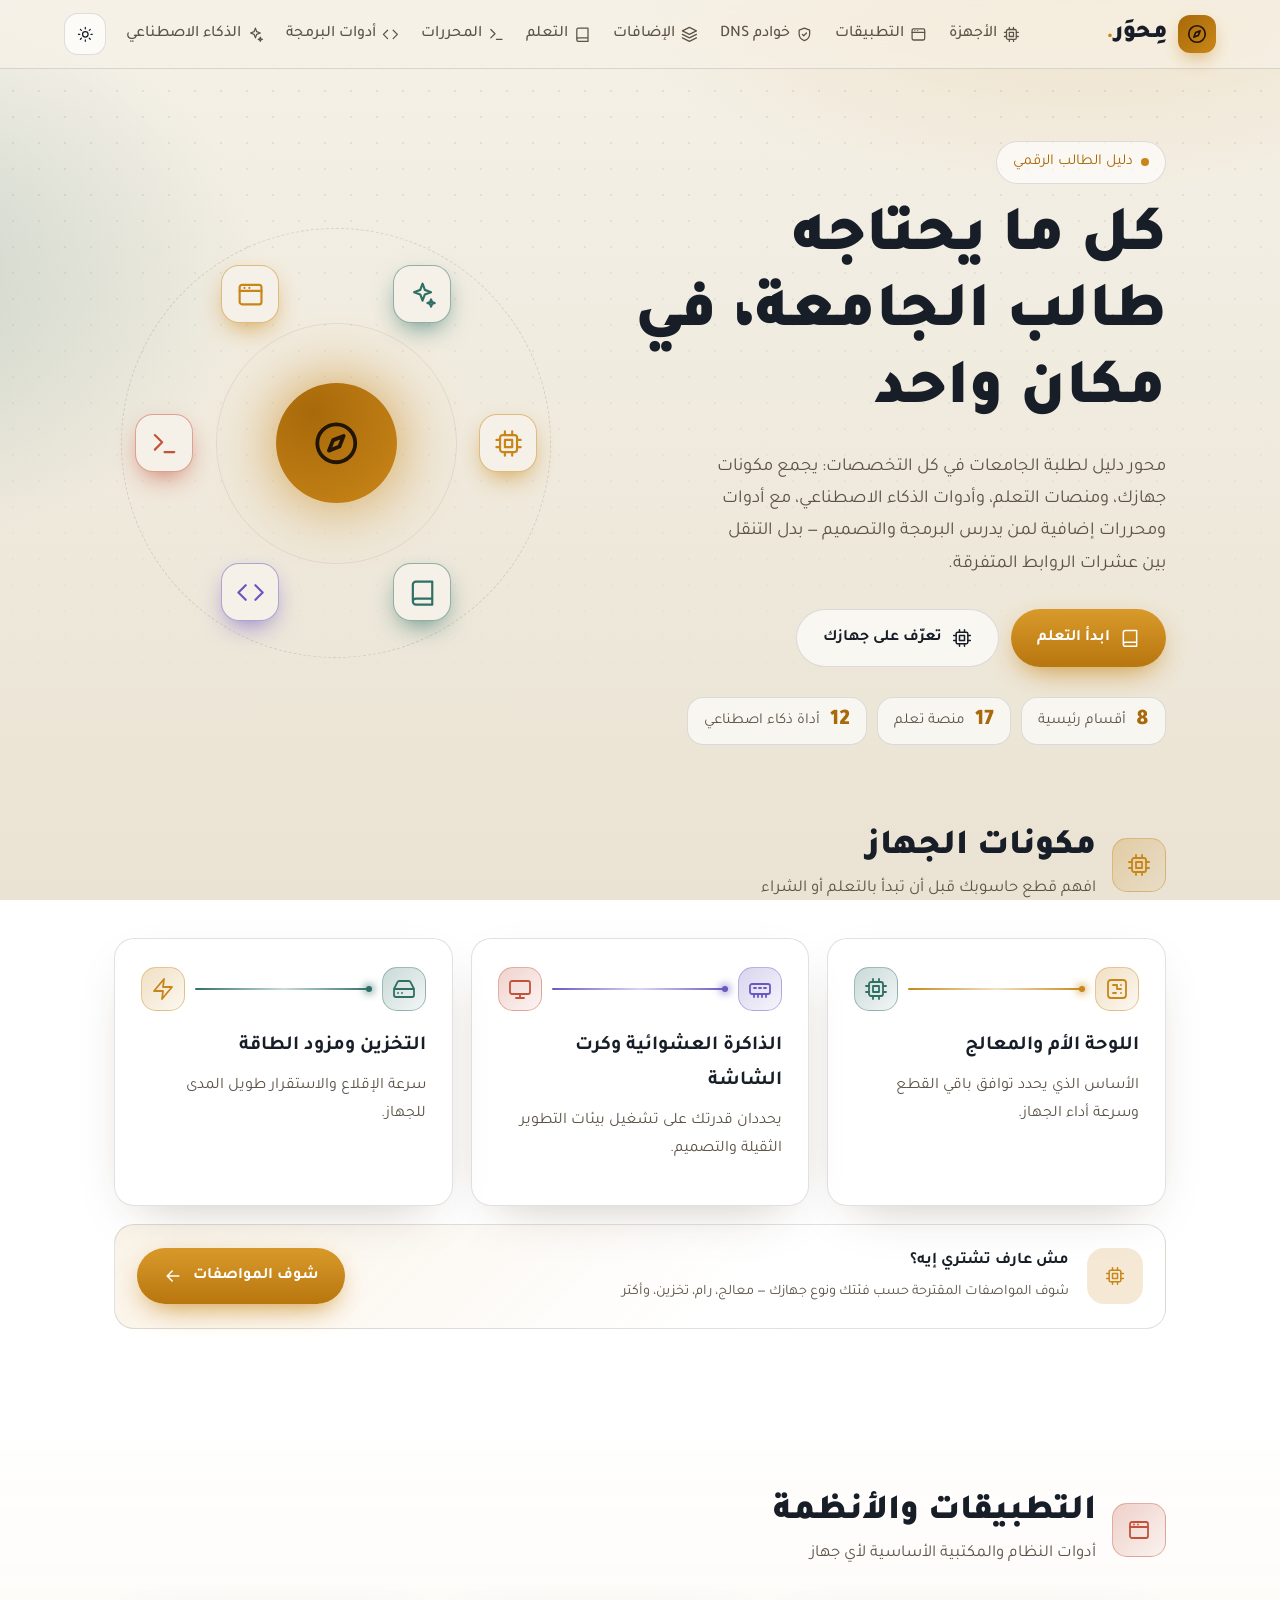
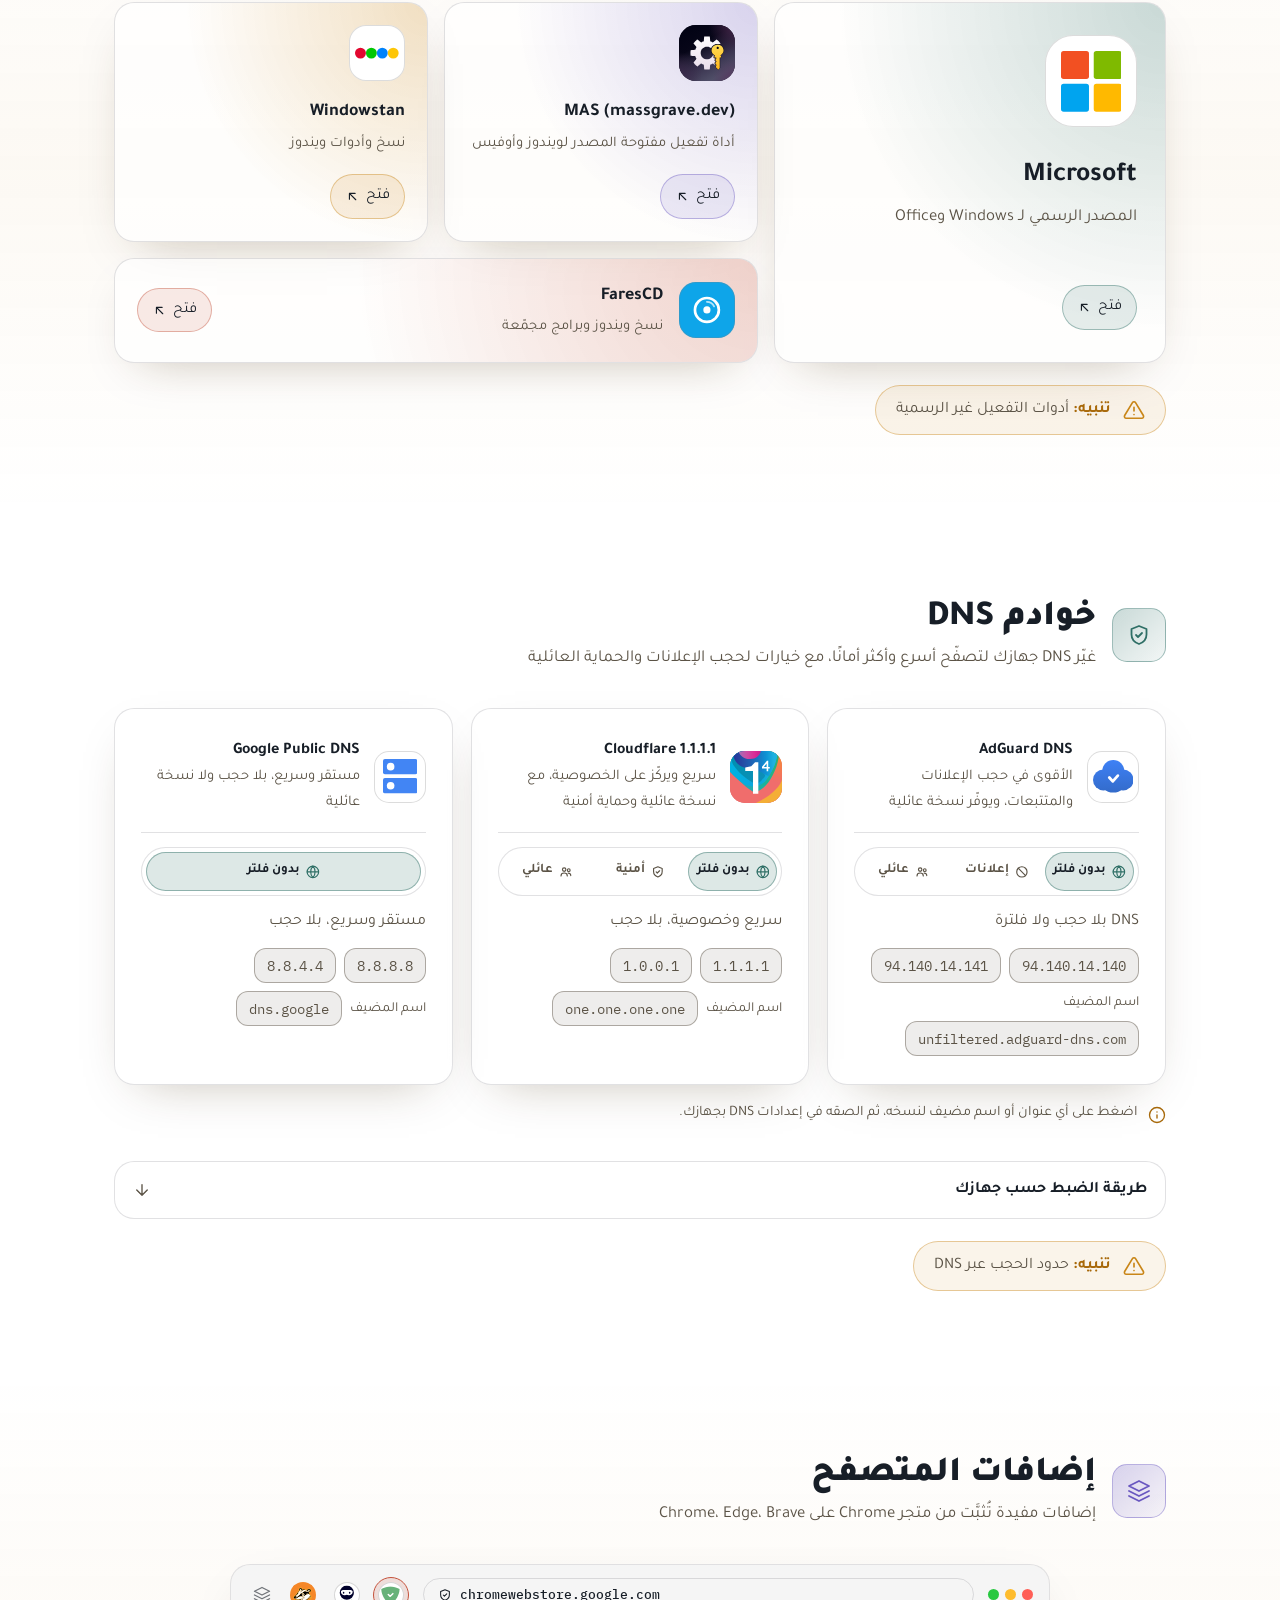
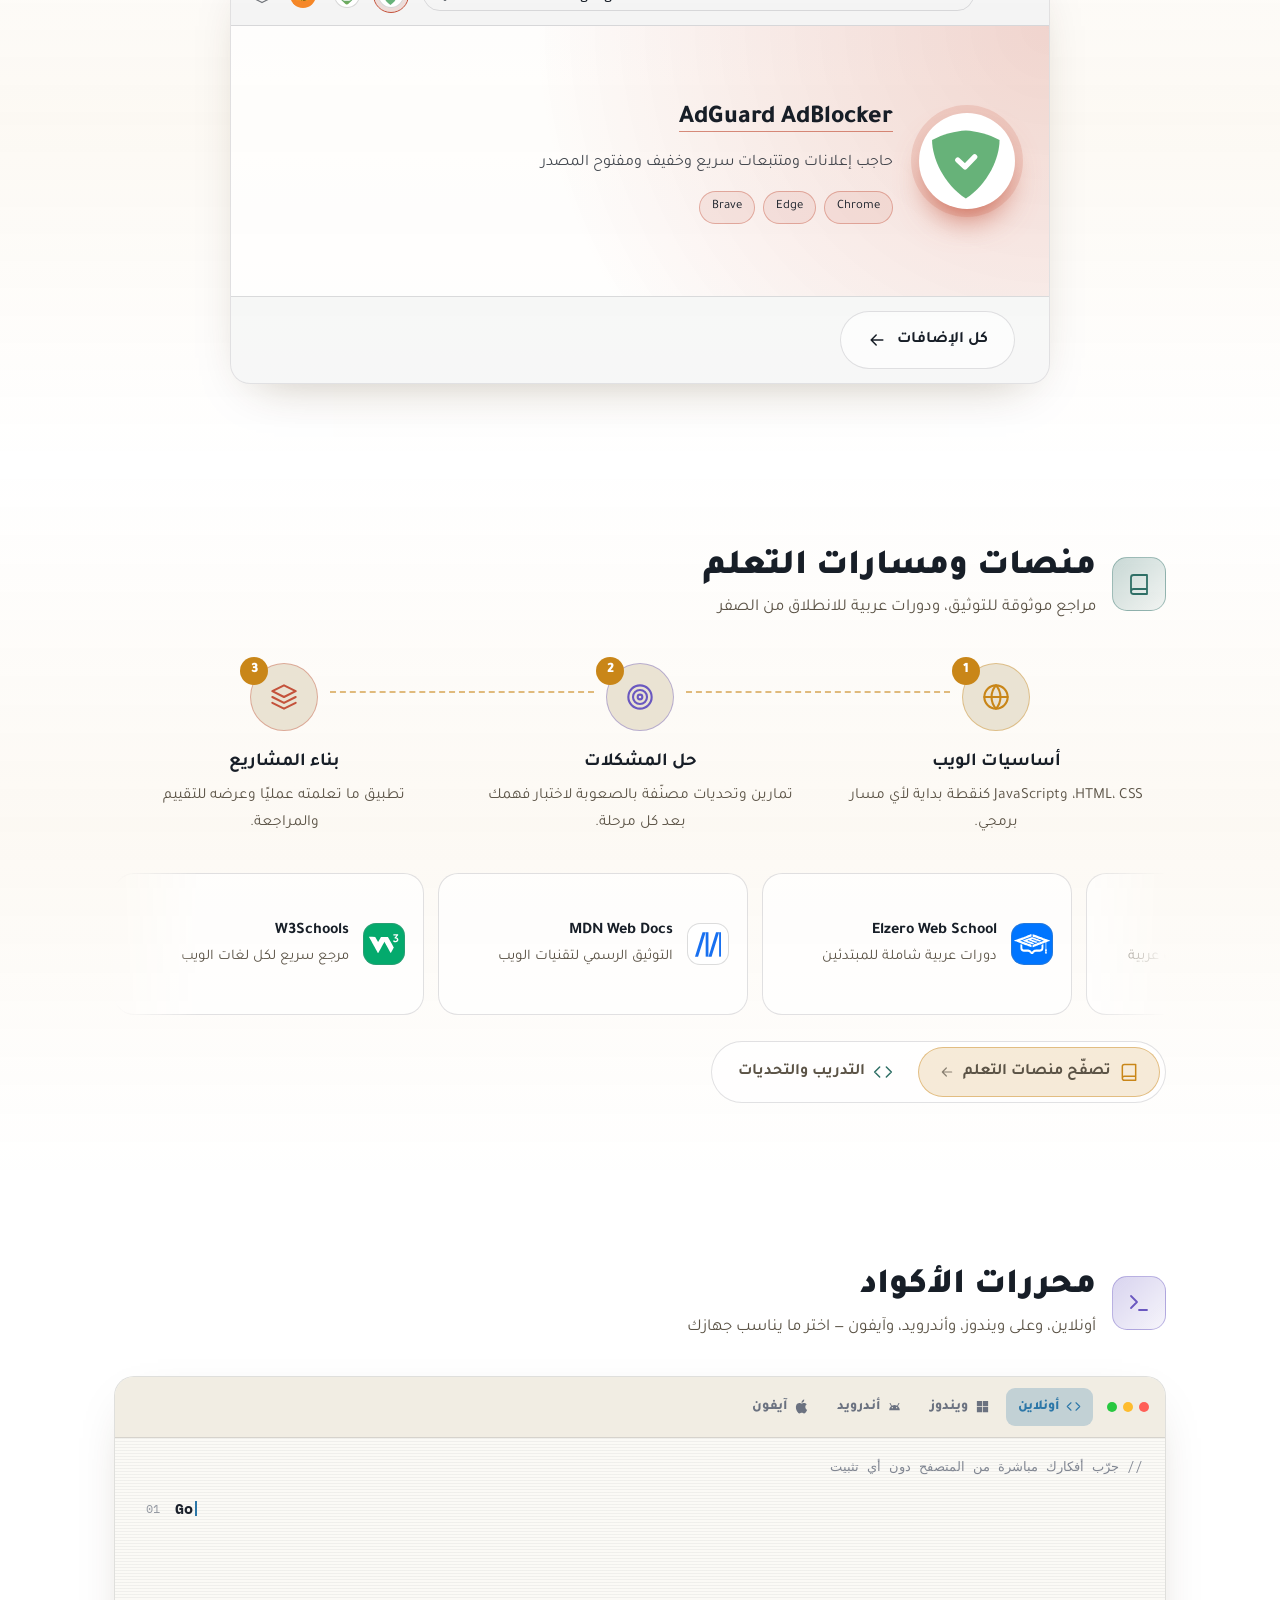
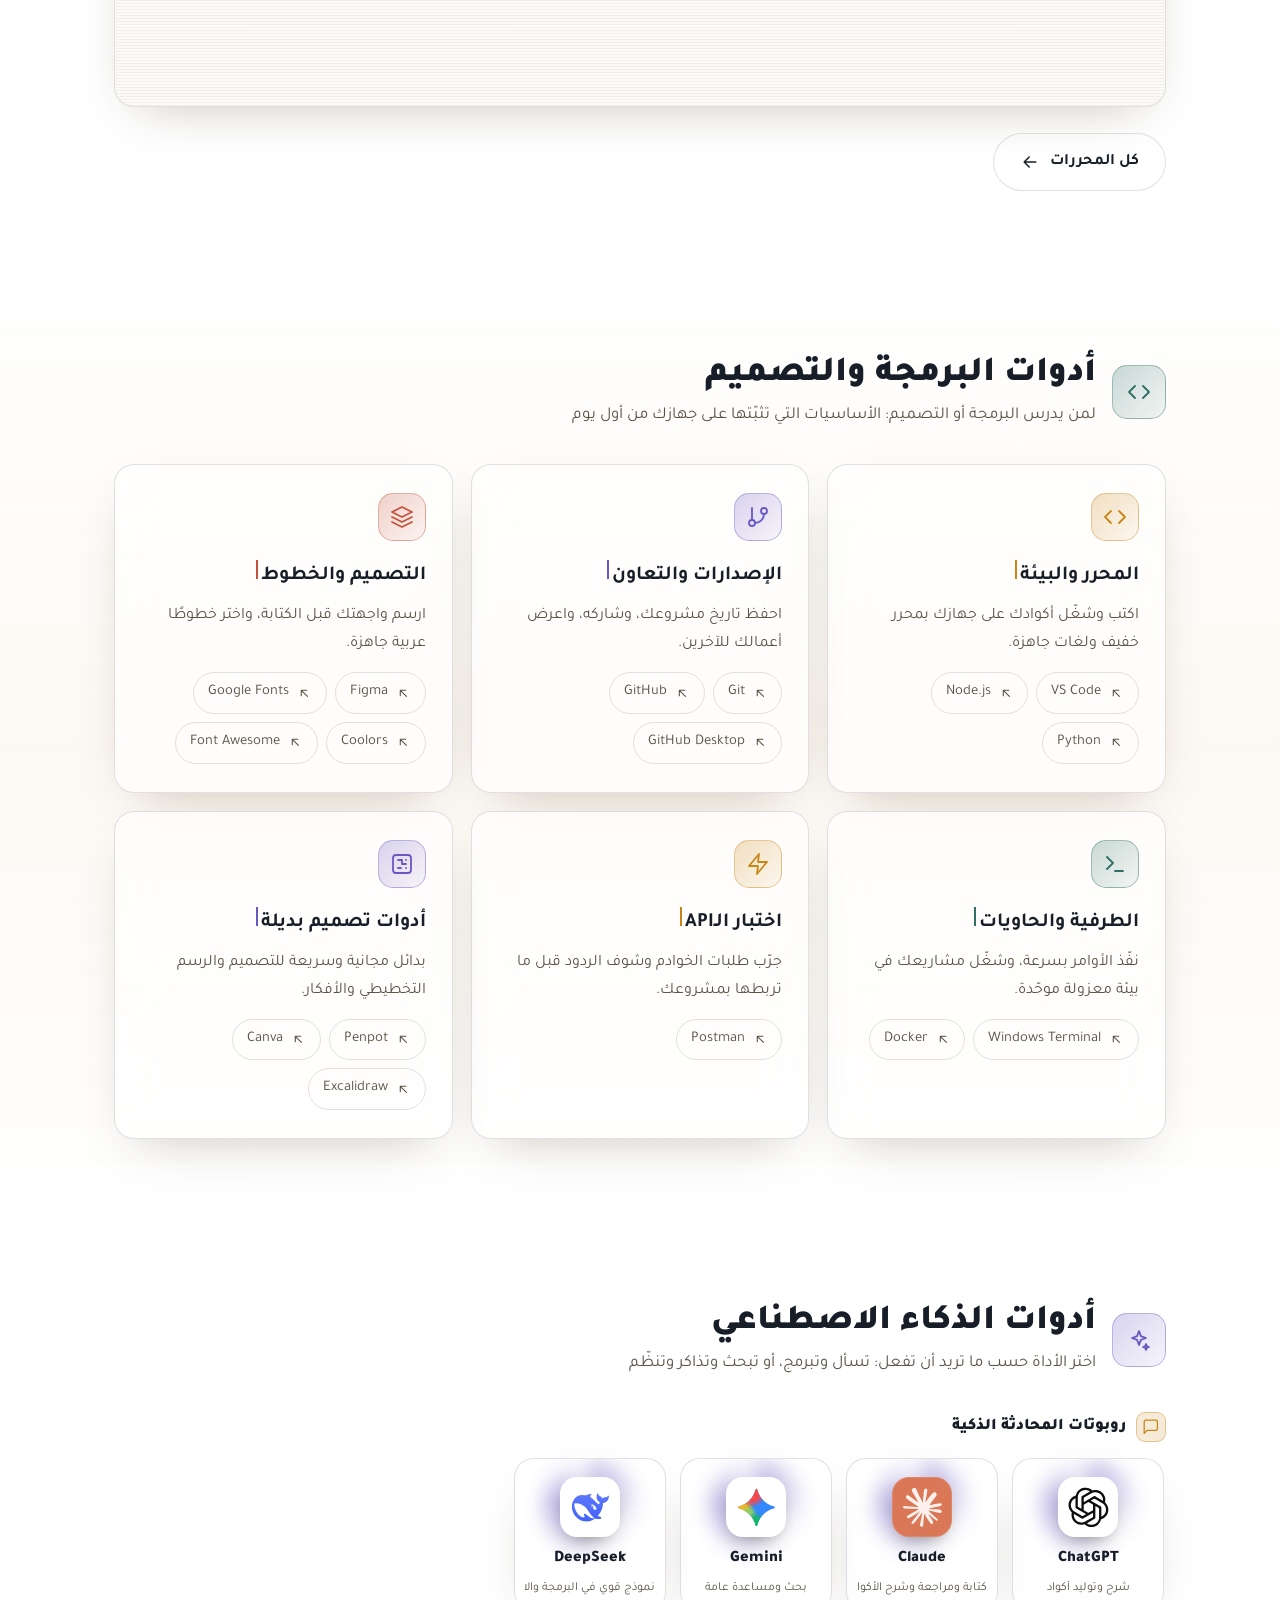
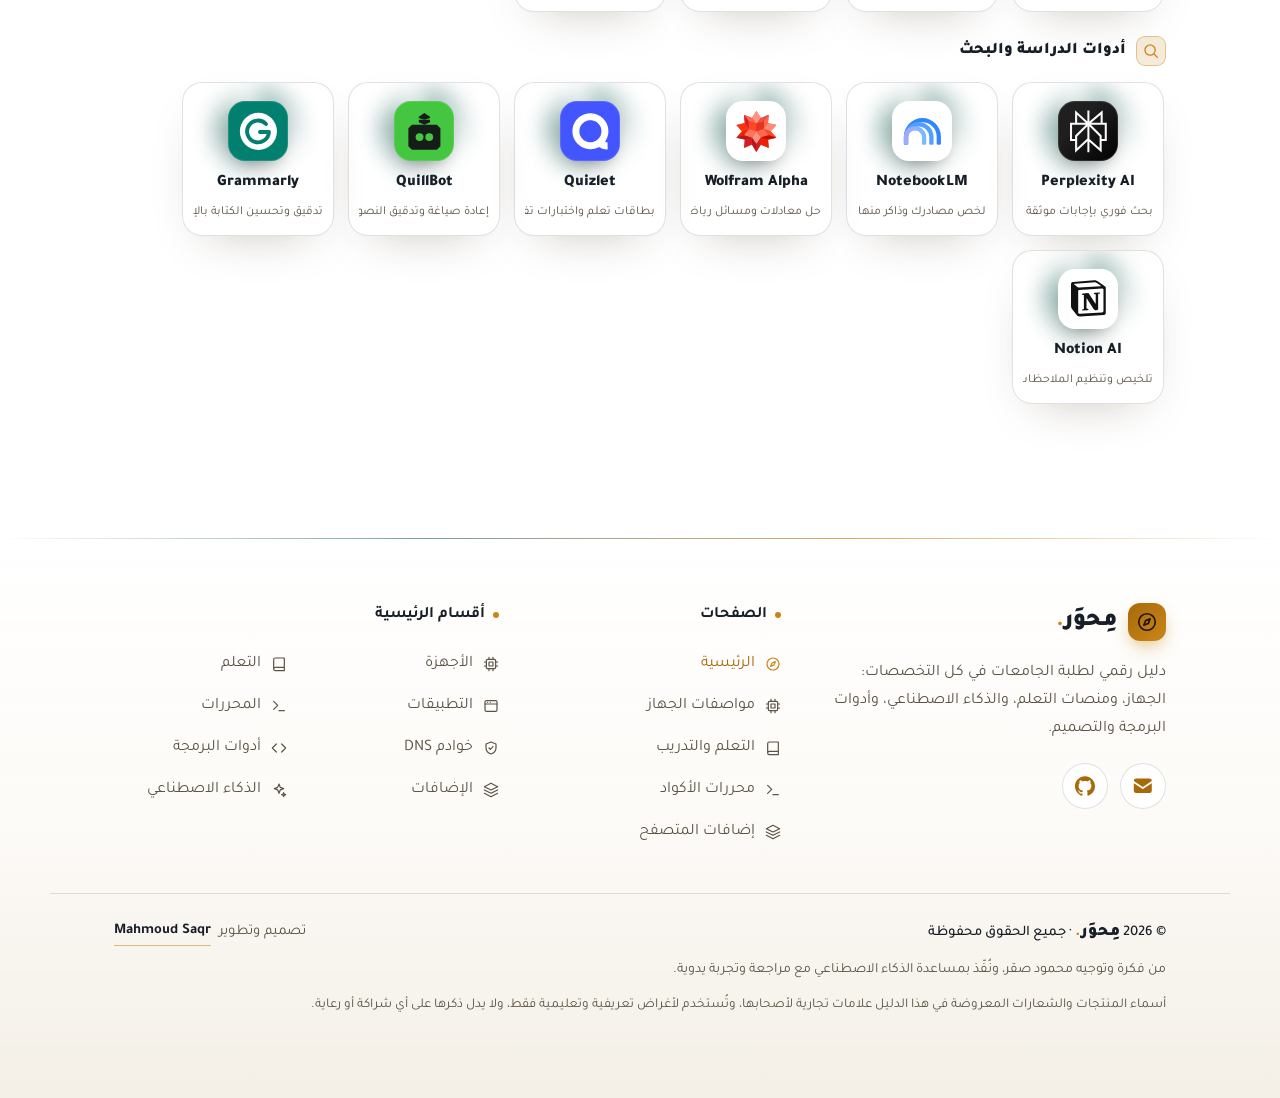
==== commit a6ba67ae: "Side menu now mirrors the header nav items and links on every page" ====
--- a/index.html
+++ b/index.html
@@ -100,21 +100,14 @@
 </header>
 
 <div class="drawer" id="drawer">
-      <p class="dhead">الصفحات</p>
-      <a href="index.html" aria-current="page"><svg class="i"><use href="#compass"/></svg>الرئيسية</a>
-      <a href="specs.html"><svg class="i"><use href="#cpu"/></svg>مواصفات الجهاز</a>
-      <a href="learn.html"><svg class="i"><use href="#book"/></svg>التعلم والتدريب</a>
-      <a href="editors.html"><svg class="i"><use href="#terminal"/></svg>محررات الأكواد</a>
-      <a href="extensions.html"><svg class="i"><use href="#layers"/></svg>إضافات المتصفح</a>
-      <p class="dhead">أقسام الصفحة الرئيسية</p>
-      <a href="index.html#hardware"><svg class="i"><use href="#cpu"/></svg>الأجهزة</a>
-      <a href="index.html#apps"><svg class="i"><use href="#window"/></svg>التطبيقات</a>
-      <a href="index.html#dns"><svg class="i"><use href="#shield"/></svg>خوادم DNS</a>
-      <a href="index.html#extensions"><svg class="i"><use href="#layers"/></svg>الإضافات</a>
-      <a href="index.html#platforms"><svg class="i"><use href="#book"/></svg>التعلم</a>
-      <a href="index.html#editors"><svg class="i"><use href="#terminal"/></svg>المحررات</a>
-      <a href="index.html#tools"><svg class="i"><use href="#code"/></svg>أدوات البرمجة</a>
-      <a href="index.html#ai"><svg class="i"><use href="#sparkles"/></svg>الذكاء الاصطناعي</a>
+      <a href="#hardware"><svg class="i"><use href="#cpu"/></svg>الأجهزة</a>
+      <a href="#apps"><svg class="i"><use href="#window"/></svg>التطبيقات</a>
+      <a href="#dns"><svg class="i"><use href="#shield"/></svg>خوادم DNS</a>
+      <a href="#extensions"><svg class="i"><use href="#layers"/></svg>الإضافات</a>
+      <a href="#platforms"><svg class="i"><use href="#book"/></svg>التعلم</a>
+      <a href="#editors"><svg class="i"><use href="#terminal"/></svg>المحررات</a>
+      <a href="#tools"><svg class="i"><use href="#code"/></svg>أدوات البرمجة</a>
+      <a href="#ai"><svg class="i"><use href="#sparkles"/></svg>الذكاء الاصطناعي</a>
 </div>
 
 <button class="totop" id="topBtn" aria-label="العودة لأعلى الصفحة"><svg class="i"><use href="#up"/></svg></button>
